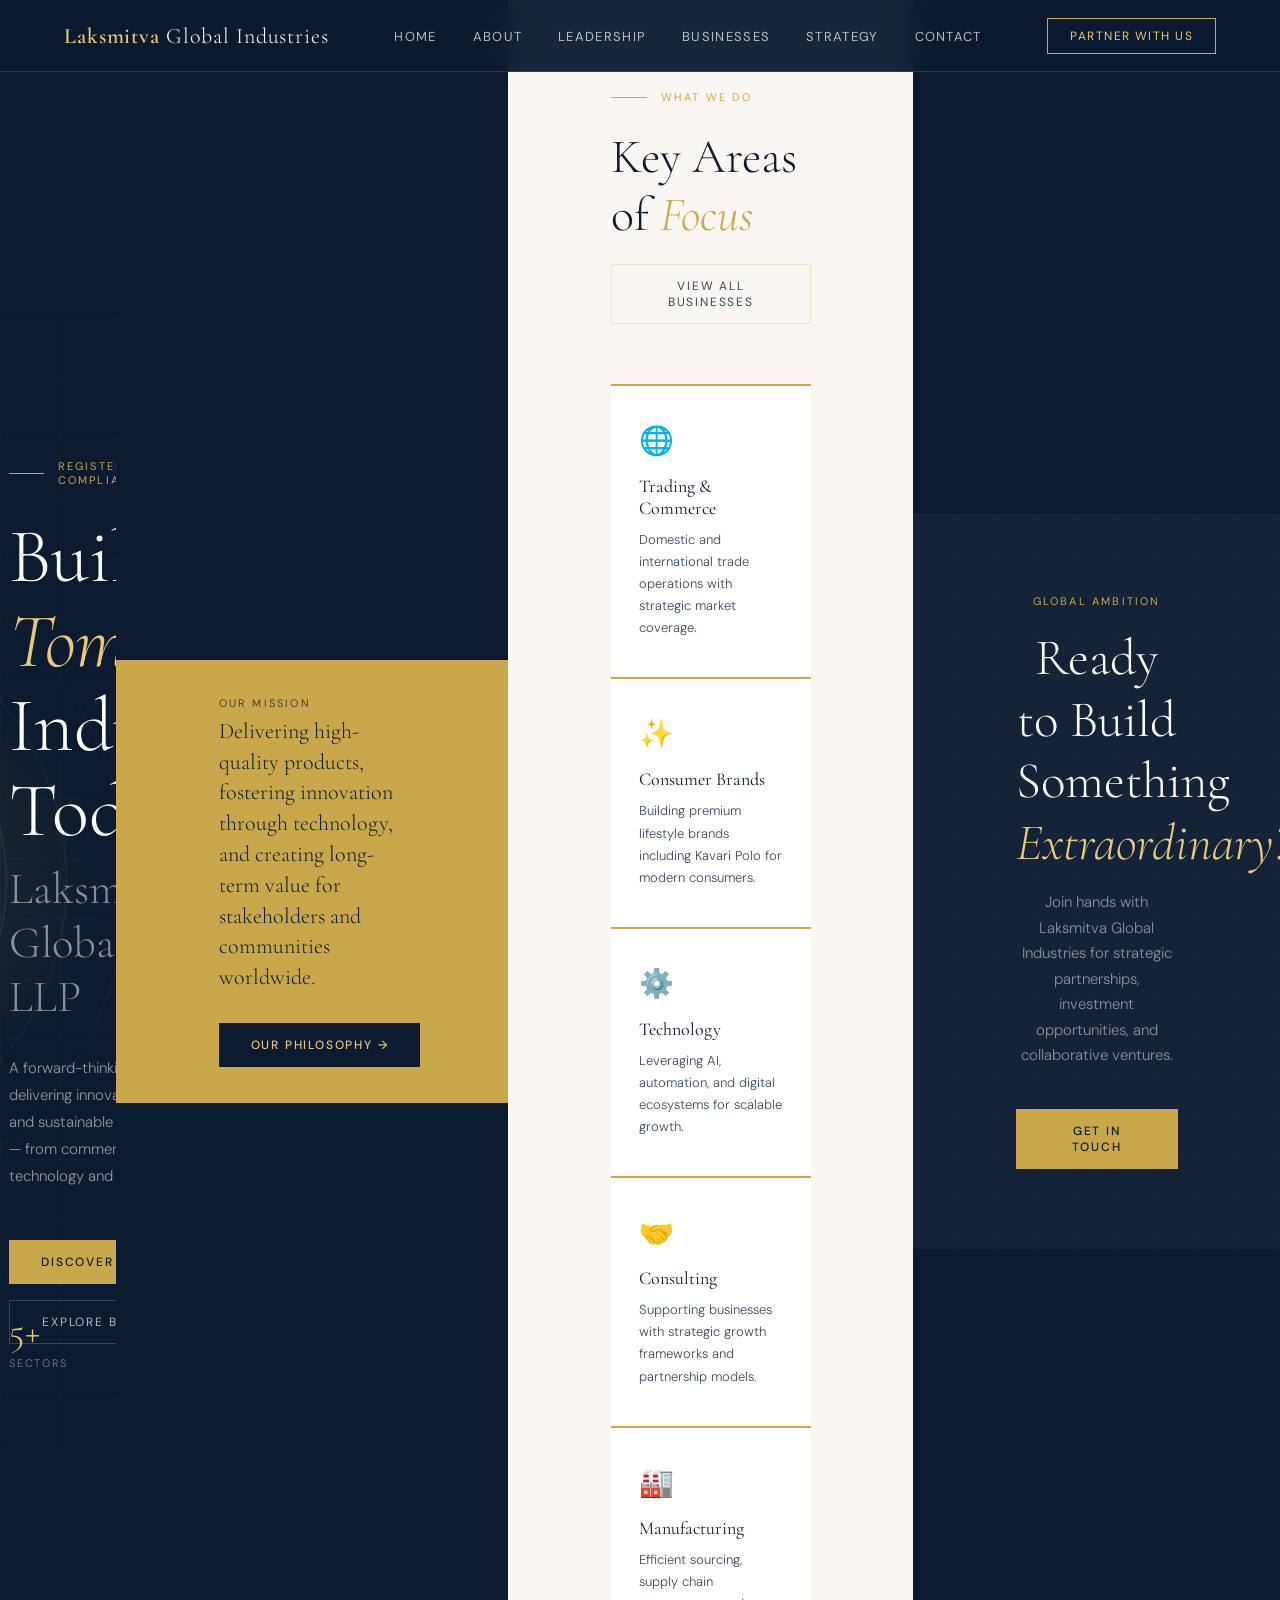
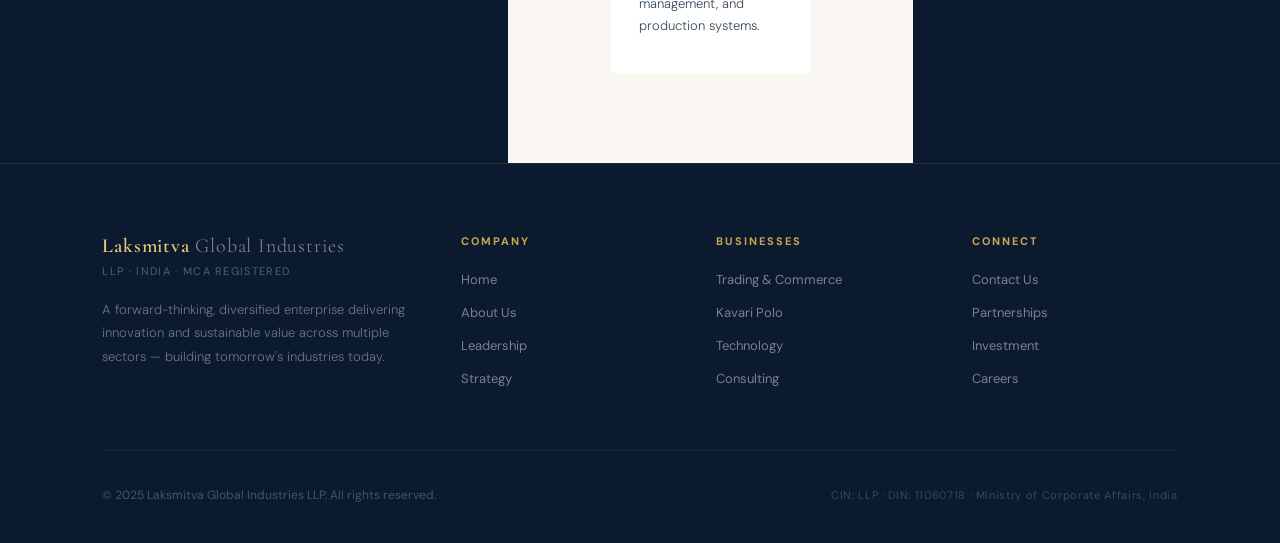
==== index.html @ 28a213ee "Create index.html" ====
<!DOCTYPE html>
<html lang="en">
<head>
<meta charset="UTF-8">
<meta name="viewport" content="width=device-width, initial-scale=1.0">
<title>Laksmitva Global Industries LLP</title>
<link rel="preconnect" href="https://fonts.googleapis.com">
<link rel="preconnect" href="https://fonts.gstatic.com" crossorigin>
<link href="https://fonts.googleapis.com/css2?family=Cormorant+Garamond:ital,wght@0,300;0,400;0,600;1,300;1,400&family=DM+Sans:wght@300;400;500&family=Playfair+Display:wght@400;700&display=swap" rel="stylesheet">
<style>
  :root {
    --gold: #C9A84C;
    --gold-light: #E8C97A;
    --gold-pale: #F5EDD6;
    --navy: #0B1A2E;
    --navy-mid: #142238;
    --navy-light: #1E3354;
    --cream: #FAF7F2;
    --cream-dark: #F0EBE0;
    --text-dark: #0B1A2E;
    --text-mid: #3A4A5C;
    --text-light: #7A8A9C;
    --white: #FFFFFF;
    --border: rgba(201,168,76,0.25);
  }

  * { margin: 0; padding: 0; box-sizing: border-box; }

  html { scroll-behavior: smooth; }

  body {
    font-family: 'DM Sans', sans-serif;
    background: var(--cream);
    color: var(--text-dark);
    overflow-x: hidden;
  }

  /* ── NAV ── */
  nav {
    position: fixed; top: 0; left: 0; right: 0; z-index: 1000;
    background: rgba(11,26,46,0.95);
    backdrop-filter: blur(12px);
    border-bottom: 1px solid rgba(201,168,76,0.2);
    padding: 0 5%;
    display: flex; align-items: center; justify-content: space-between;
    height: 72px;
    transition: all 0.3s;
  }
  .nav-logo {
    font-family: 'Cormorant Garamond', serif;
    font-size: 22px; font-weight: 600;
    color: var(--gold-light);
    letter-spacing: 0.04em;
    cursor: pointer;
  }
  .nav-logo span { color: var(--white); font-weight: 300; }
  .nav-links { display: flex; gap: 36px; list-style: none; }
  .nav-links a {
    font-size: 13px; letter-spacing: 0.1em; text-transform: uppercase;
    color: rgba(255,255,255,0.7); text-decoration: none;
    transition: color 0.2s; cursor: pointer;
  }
  .nav-links a:hover { color: var(--gold-light); }
  .nav-cta {
    background: transparent;
    border: 1px solid var(--gold);
    color: var(--gold-light);
    font-family: 'DM Sans', sans-serif;
    font-size: 12px; letter-spacing: 0.12em; text-transform: uppercase;
    padding: 9px 22px; cursor: pointer;
    transition: all 0.2s;
  }
  .nav-cta:hover { background: var(--gold); color: var(--navy); }

  /* ── SECTIONS ── */
  section { display: none; }
  section.active { display: block; }

  /* ── HERO ── */
  #home {
    min-height: 100vh;
    background: var(--navy);
    position: relative;
    overflow: hidden;
    display: flex; align-items: center;
  }
  .hero-geo {
    position: absolute; inset: 0;
    background-image:
      linear-gradient(rgba(201,168,76,0.04) 1px, transparent 1px),
      linear-gradient(90deg, rgba(201,168,76,0.04) 1px, transparent 1px);
    background-size: 60px 60px;
  }
  .hero-circle {
    position: absolute; right: -10%; top: 50%; transform: translateY(-50%);
    width: 680px; height: 680px;
    border: 1px solid rgba(201,168,76,0.08);
    border-radius: 50%;
  }
  .hero-circle::before {
    content: '';
    position: absolute; inset: 60px;
    border: 1px solid rgba(201,168,76,0.12);
    border-radius: 50%;
  }
  .hero-circle::after {
    content: '';
    position: absolute; inset: 120px;
    border: 1px solid rgba(201,168,76,0.18);
    border-radius: 50%;
  }
  .hero-glow {
    position: absolute; right: 5%; top: 50%; transform: translateY(-50%);
    width: 400px; height: 400px;
    background: radial-gradient(circle, rgba(201,168,76,0.12) 0%, transparent 70%);
    border-radius: 50%;
  }
  .hero-content {
    position: relative; z-index: 2;
    padding: 140px 8% 100px;
    max-width: 780px;
  }
  .hero-eyebrow {
    display: flex; align-items: center; gap: 14px;
    margin-bottom: 28px;
  }
  .hero-eyebrow-line { width: 40px; height: 1px; background: var(--gold); }
  .hero-eyebrow span {
    font-size: 11px; letter-spacing: 0.2em; text-transform: uppercase;
    color: var(--gold); font-weight: 400;
  }
  .hero-title {
    font-family: 'Cormorant Garamond', serif;
    font-size: clamp(48px, 6vw, 80px);
    font-weight: 300; line-height: 1.1;
    color: var(--white);
    margin-bottom: 10px;
  }
  .hero-title em {
    font-style: italic; color: var(--gold-light);
    font-weight: 300;
  }
  .hero-sub {
    font-family: 'Cormorant Garamond', serif;
    font-size: clamp(28px, 3.5vw, 46px);
    font-weight: 300; color: rgba(255,255,255,0.5);
    margin-bottom: 30px; line-height: 1.2;
  }
  .hero-desc {
    font-size: 15px; line-height: 1.8;
    color: rgba(255,255,255,0.55);
    max-width: 520px; margin-bottom: 50px;
    font-weight: 300;
  }
  .hero-actions { display: flex; gap: 16px; flex-wrap: wrap; }
  .btn-primary {
    background: var(--gold);
    color: var(--navy);
    font-family: 'DM Sans', sans-serif;
    font-size: 12px; letter-spacing: 0.15em; text-transform: uppercase;
    font-weight: 500;
    padding: 14px 32px; border: none; cursor: pointer;
    transition: all 0.25s;
  }
  .btn-primary:hover { background: var(--gold-light); transform: translateY(-1px); }
  .btn-ghost {
    background: transparent;
    color: rgba(255,255,255,0.7);
    font-family: 'DM Sans', sans-serif;
    font-size: 12px; letter-spacing: 0.15em; text-transform: uppercase;
    padding: 13px 32px;
    border: 1px solid rgba(255,255,255,0.2); cursor: pointer;
    transition: all 0.25s;
  }
  .btn-ghost:hover { border-color: var(--gold); color: var(--gold-light); }

  .hero-stats {
    position: absolute; bottom: 60px; left: 8%;
    display: flex; gap: 50px;
    z-index: 2;
  }
  .stat-item {}
  .stat-num {
    font-family: 'Cormorant Garamond', serif;
    font-size: 38px; font-weight: 300;
    color: var(--gold-light); line-height: 1;
  }
  .stat-label {
    font-size: 11px; letter-spacing: 0.15em; text-transform: uppercase;
    color: rgba(255,255,255,0.4); margin-top: 6px;
  }

  /* ── ABOUT ── */
  #about { background: var(--cream); }
  .about-hero {
    background: var(--navy);
    padding: 130px 8% 80px;
    position: relative; overflow: hidden;
  }
  .about-hero::after {
    content: '';
    position: absolute; bottom: -2px; left: 0; right: 0; height: 80px;
    background: var(--cream);
    clip-path: polygon(0 100%, 100% 100%, 100% 0);
  }
  .page-eyebrow {
    display: flex; align-items: center; gap: 14px; margin-bottom: 24px;
  }
  .page-eyebrow-line { width: 36px; height: 1px; background: var(--gold); }
  .page-eyebrow span {
    font-size: 11px; letter-spacing: 0.2em; text-transform: uppercase;
    color: var(--gold);
  }
  .page-title {
    font-family: 'Cormorant Garamond', serif;
    font-size: clamp(36px, 5vw, 64px);
    font-weight: 300; color: var(--white);
    line-height: 1.1; max-width: 680px;
  }
  .page-title em { font-style: italic; color: var(--gold-light); }

  .about-body { padding: 80px 8% 100px; }
  .about-grid { display: grid; grid-template-columns: 1fr 1fr; gap: 80px; align-items: start; }
  .about-text-lead {
    font-family: 'Cormorant Garamond', serif;
    font-size: 26px; font-weight: 300; line-height: 1.5;
    color: var(--text-dark); margin-bottom: 28px;
  }
  .about-text {
    font-size: 15px; line-height: 1.9; color: var(--text-mid);
    font-weight: 300; margin-bottom: 20px;
  }
  .about-right {}
  .about-vm-card {
    background: var(--navy);
    padding: 44px;
    margin-bottom: 24px;
    position: relative; overflow: hidden;
  }
  .about-vm-card::before {
    content: '';
    position: absolute; top: 0; left: 0; width: 3px; height: 100%;
    background: var(--gold);
  }
  .about-vm-card h3 {
    font-family: 'Cormorant Garamond', serif;
    font-size: 22px; font-weight: 400;
    color: var(--gold-light); margin-bottom: 16px;
    letter-spacing: 0.04em;
  }
  .about-vm-card p {
    font-size: 14px; line-height: 1.8;
    color: rgba(255,255,255,0.6); font-weight: 300;
  }

  .values-grid { display: grid; grid-template-columns: 1fr 1fr; gap: 20px; margin-top: 60px; }
  .value-card {
    background: var(--white);
    border: 1px solid var(--border);
    padding: 32px 28px;
    transition: border-color 0.2s, transform 0.2s;
  }
  .value-card:hover { border-color: var(--gold); transform: translateY(-3px); }
  .value-icon {
    width: 40px; height: 40px;
    border: 1px solid var(--gold);
    display: flex; align-items: center; justify-content: center;
    margin-bottom: 18px;
  }
  .value-icon span { color: var(--gold); font-size: 18px; }
  .value-card h4 {
    font-family: 'Cormorant Garamond', serif;
    font-size: 19px; font-weight: 400; margin-bottom: 10px;
  }
  .value-card p { font-size: 13px; line-height: 1.7; color: var(--text-mid); font-weight: 300; }

  /* ── LEADERSHIP ── */
  #leadership { background: var(--cream); }
  .leadership-hero {
    background: var(--navy);
    padding: 130px 8% 80px;
    position: relative; overflow: hidden;
  }
  .leadership-hero::after {
    content: '';
    position: absolute; bottom: -2px; left: 0; right: 0; height: 80px;
    background: var(--cream);
    clip-path: polygon(0 100%, 100% 100%, 100% 0);
  }
  .leadership-body { padding: 80px 8% 100px; }
  .leader-card {
    background: var(--white);
    border: 1px solid var(--border);
    display: grid; grid-template-columns: 260px 1fr;
    overflow: hidden; max-width: 860px;
    margin: 0 auto 60px;
    transition: box-shadow 0.3s;
  }
  .leader-card:hover { box-shadow: 0 20px 60px rgba(11,26,46,0.1); }
  .leader-photo {
    background: var(--navy);
    display: flex; align-items: center; justify-content: center;
    padding: 44px 30px;
    flex-direction: column;
  }
  .leader-initials {
    width: 90px; height: 90px;
    border: 2px solid var(--gold);
    border-radius: 50%;
    display: flex; align-items: center; justify-content: center;
    font-family: 'Cormorant Garamond', serif;
    font-size: 30px; font-weight: 300;
    color: var(--gold-light);
    margin-bottom: 20px;
  }
  .leader-title-plate {
    text-align: center;
  }
  .leader-title-plate h3 {
    font-family: 'Cormorant Garamond', serif;
    font-size: 20px; font-weight: 400;
    color: var(--white); margin-bottom: 6px;
  }
  .leader-title-plate span {
    font-size: 11px; letter-spacing: 0.15em; text-transform: uppercase;
    color: var(--gold); display: block;
  }
  .leader-info { padding: 44px 48px; }
  .leader-bio {
    font-size: 15px; line-height: 1.85;
    color: var(--text-mid); font-weight: 300; margin-bottom: 32px;
  }
  .leader-tags { display: flex; flex-wrap: wrap; gap: 10px; }
  .tag {
    font-size: 11px; letter-spacing: 0.1em; text-transform: uppercase;
    color: var(--gold);
    border: 1px solid var(--border);
    padding: 6px 14px;
  }
  .mca-badge {
    background: var(--navy);
    border-left: 3px solid var(--gold);
    padding: 24px 32px;
    max-width: 860px; margin: 0 auto;
    display: flex; align-items: center; gap: 20px;
  }
  .mca-badge-icon { color: var(--gold); font-size: 28px; }
  .mca-badge-text {}
  .mca-badge-text strong {
    display: block;
    font-family: 'Cormorant Garamond', serif;
    font-size: 16px; font-weight: 400;
    color: var(--gold-light); margin-bottom: 4px;
  }
  .mca-badge-text span {
    font-size: 13px; color: rgba(255,255,255,0.55);
  }

  /* ── BUSINESSES ── */
  #businesses { background: var(--cream); }
  .businesses-hero {
    background: var(--navy);
    padding: 130px 8% 80px;
    position: relative; overflow: hidden;
  }
  .businesses-hero::after {
    content: '';
    position: absolute; bottom: -2px; left: 0; right: 0; height: 80px;
    background: var(--cream);
    clip-path: polygon(0 100%, 100% 100%, 100% 0);
  }
  .businesses-body { padding: 80px 8% 100px; }
  .biz-intro {
    font-family: 'Cormorant Garamond', serif;
    font-size: 26px; font-weight: 300; line-height: 1.6;
    color: var(--text-dark); max-width: 700px; margin-bottom: 70px;
  }
  .biz-grid { display: grid; grid-template-columns: repeat(3, 1fr); gap: 2px; margin-bottom: 80px; }
  .biz-card {
    background: var(--white);
    padding: 44px 36px;
    position: relative; overflow: hidden;
    cursor: default;
    transition: background 0.3s;
  }
  .biz-card:hover { background: var(--navy); }
  .biz-card:hover .biz-num { color: rgba(201,168,76,0.2); }
  .biz-card:hover .biz-name { color: var(--gold-light); }
  .biz-card:hover .biz-desc { color: rgba(255,255,255,0.55); }
  .biz-card:hover .biz-icon { border-color: var(--gold); color: var(--gold); }
  .biz-num {
    font-family: 'Cormorant Garamond', serif;
    font-size: 60px; font-weight: 300; line-height: 1;
    color: var(--cream-dark);
    position: absolute; top: 20px; right: 24px;
    transition: color 0.3s;
  }
  .biz-icon {
    width: 48px; height: 48px;
    border: 1px solid var(--border);
    display: flex; align-items: center; justify-content: center;
    font-size: 20px; color: var(--text-mid);
    margin-bottom: 24px;
    transition: all 0.3s;
  }
  .biz-name {
    font-family: 'Cormorant Garamond', serif;
    font-size: 22px; font-weight: 400;
    margin-bottom: 14px; line-height: 1.2;
    transition: color 0.3s;
  }
  .biz-desc {
    font-size: 13px; line-height: 1.8;
    color: var(--text-mid); font-weight: 300;
    transition: color 0.3s;
  }

  /* Kavari Polo Spotlight */
  .subsidiary-spotlight {
    background: var(--navy);
    padding: 70px 8%;
    display: grid; grid-template-columns: 1fr 1.2fr; gap: 80px; align-items: center;
  }
  .spotlight-label {
    display: flex; align-items: center; gap: 14px; margin-bottom: 24px;
  }
  .spotlight-label-line { width: 36px; height: 1px; background: var(--gold); }
  .spotlight-label span {
    font-size: 11px; letter-spacing: 0.2em; text-transform: uppercase;
    color: var(--gold);
  }
  .spotlight-title {
    font-family: 'Cormorant Garamond', serif;
    font-size: clamp(34px, 4vw, 52px);
    font-weight: 300; color: var(--white);
    line-height: 1.1; margin-bottom: 24px;
  }
  .spotlight-title em { font-style: italic; color: var(--gold-light); }
  .spotlight-desc {
    font-size: 15px; line-height: 1.85;
    color: rgba(255,255,255,0.6); font-weight: 300;
    margin-bottom: 36px;
  }
  .spotlight-features { display: grid; grid-template-columns: 1fr 1fr; gap: 20px; }
  .feat {
    border-left: 2px solid rgba(201,168,76,0.3);
    padding-left: 16px;
  }
  .feat strong {
    display: block; font-size: 13px; font-weight: 500;
    color: var(--gold-light); margin-bottom: 4px;
  }
  .feat span { font-size: 12px; color: rgba(255,255,255,0.45); line-height: 1.5; }
  .spotlight-visual {
    display: flex; flex-direction: column; gap: 16px;
  }
  .polo-card-big {
    background: rgba(201,168,76,0.08);
    border: 1px solid rgba(201,168,76,0.2);
    padding: 40px;
    text-align: center;
  }
  .polo-logo {
    font-family: 'Cormorant Garamond', serif;
    font-size: 42px; font-weight: 300; letter-spacing: 0.1em;
    color: var(--gold-light); display: block; margin-bottom: 8px;
  }
  .polo-tagline {
    font-size: 11px; letter-spacing: 0.25em; text-transform: uppercase;
    color: rgba(201,168,76,0.6);
  }
  .polo-tags { display: flex; flex-wrap: wrap; gap: 10px; margin-top: 28px; justify-content: center; }
  .polo-tag {
    font-size: 11px; letter-spacing: 0.08em;
    color: rgba(255,255,255,0.5);
    border: 1px solid rgba(255,255,255,0.1);
    padding: 5px 14px;
  }

  /* ── STRATEGY ── */
  #strategy { background: var(--cream); }
  .strategy-hero {
    background: var(--navy);
    padding: 130px 8% 80px;
    position: relative; overflow: hidden;
  }
  .strategy-hero::after {
    content: '';
    position: absolute; bottom: -2px; left: 0; right: 0; height: 80px;
    background: var(--cream);
    clip-path: polygon(0 100%, 100% 100%, 100% 0);
  }
  .strategy-body { padding: 80px 8% 100px; }
  .strategy-intro {
    font-family: 'Cormorant Garamond', serif;
    font-size: 26px; font-weight: 300; line-height: 1.6;
    color: var(--text-dark); max-width: 700px; margin-bottom: 80px;
  }

  .pillars-row { display: grid; grid-template-columns: repeat(4, 1fr); gap: 24px; margin-bottom: 80px; }
  .pillar {
    padding: 36px 28px;
    background: var(--white);
    border-top: 3px solid var(--gold);
    transition: transform 0.2s;
  }
  .pillar:hover { transform: translateY(-4px); }
  .pillar-num {
    font-family: 'Cormorant Garamond', serif;
    font-size: 44px; font-weight: 300;
    color: var(--gold-pale); line-height: 1;
    margin-bottom: 16px;
  }
  .pillar h4 {
    font-family: 'Cormorant Garamond', serif;
    font-size: 18px; font-weight: 400; margin-bottom: 12px;
  }
  .pillar p { font-size: 13px; line-height: 1.7; color: var(--text-mid); font-weight: 300; }

  .timeline-section {}
  .timeline-title {
    font-family: 'Cormorant Garamond', serif;
    font-size: 32px; font-weight: 300; margin-bottom: 50px;
  }
  .timeline { position: relative; padding-left: 50px; }
  .timeline::before {
    content: ''; position: absolute; left: 8px; top: 0; bottom: 0;
    width: 1px; background: var(--border);
  }
  .tl-item { position: relative; margin-bottom: 48px; }
  .tl-dot {
    position: absolute; left: -46px; top: 4px;
    width: 12px; height: 12px;
    border: 2px solid var(--gold);
    background: var(--cream);
    border-radius: 50%;
  }
  .tl-phase {
    font-size: 10px; letter-spacing: 0.2em; text-transform: uppercase;
    color: var(--gold); margin-bottom: 8px;
  }
  .tl-item h4 {
    font-family: 'Cormorant Garamond', serif;
    font-size: 20px; font-weight: 400; margin-bottom: 10px;
  }
  .tl-item p { font-size: 13px; line-height: 1.75; color: var(--text-mid); font-weight: 300; max-width: 560px; }

  /* ── CONTACT ── */
  #contact { background: var(--cream); }
  .contact-hero {
    background: var(--navy);
    padding: 130px 8% 80px;
    position: relative; overflow: hidden;
  }
  .contact-hero::after {
    content: '';
    position: absolute; bottom: -2px; left: 0; right: 0; height: 80px;
    background: var(--cream);
    clip-path: polygon(0 100%, 100% 100%, 100% 0);
  }
  .contact-body { padding: 80px 8% 100px; }
  .contact-grid { display: grid; grid-template-columns: 1fr 1fr; gap: 80px; }
  .contact-info-lead {
    font-family: 'Cormorant Garamond', serif;
    font-size: 26px; font-weight: 300; line-height: 1.5;
    margin-bottom: 40px;
  }
  .contact-detail { display: flex; gap: 18px; margin-bottom: 32px; align-items: flex-start; }
  .contact-detail-icon {
    width: 44px; height: 44px; flex-shrink: 0;
    border: 1px solid var(--border);
    display: flex; align-items: center; justify-content: center;
    color: var(--gold); font-size: 18px;
  }
  .contact-detail-text {}
  .contact-detail-text strong { display: block; font-size: 12px; letter-spacing: 0.1em; text-transform: uppercase; color: var(--text-mid); margin-bottom: 5px; }
  .contact-detail-text span { font-size: 15px; color: var(--text-dark); line-height: 1.5; }

  .contact-form {}
  .form-row { margin-bottom: 24px; }
  .form-row label { display: block; font-size: 11px; letter-spacing: 0.15em; text-transform: uppercase; color: var(--text-mid); margin-bottom: 10px; }
  .form-row input,
  .form-row textarea,
  .form-row select {
    width: 100%;
    background: var(--white);
    border: 1px solid var(--border);
    padding: 14px 18px;
    font-family: 'DM Sans', sans-serif;
    font-size: 14px; color: var(--text-dark);
    outline: none;
    transition: border-color 0.2s;
    appearance: none;
  }
  .form-row input:focus,
  .form-row textarea:focus,
  .form-row select:focus { border-color: var(--gold); }
  .form-row textarea { resize: vertical; min-height: 120px; }
  .form-2col { display: grid; grid-template-columns: 1fr 1fr; gap: 20px; }
  .form-submit {
    background: var(--navy);
    color: var(--gold-light);
    font-family: 'DM Sans', sans-serif;
    font-size: 12px; letter-spacing: 0.15em; text-transform: uppercase;
    font-weight: 500;
    padding: 16px 40px; border: 1px solid var(--gold);
    cursor: pointer; width: 100%;
    transition: all 0.25s;
  }
  .form-submit:hover { background: var(--gold); color: var(--navy); }
  .form-msg { display: none; margin-top: 16px; padding: 14px 20px; font-size: 13px; }
  .form-msg.success { background: #e8f5e9; border-left: 3px solid #4caf50; color: #2e7d32; }

  /* ── FOOTER ── */
  footer {
    background: var(--navy);
    padding: 70px 8% 40px;
    border-top: 1px solid rgba(201,168,76,0.15);
  }
  .footer-top {
    display: grid; grid-template-columns: 1.5fr 1fr 1fr 1fr;
    gap: 50px; padding-bottom: 50px;
    border-bottom: 1px solid rgba(255,255,255,0.06);
    margin-bottom: 36px;
  }
  .footer-brand {}
  .footer-logo {
    font-family: 'Cormorant Garamond', serif;
    font-size: 20px; font-weight: 600; letter-spacing: 0.04em;
    color: var(--gold-light); margin-bottom: 6px;
  }
  .footer-logo span { color: rgba(255,255,255,0.5); font-weight: 300; }
  .footer-tagline {
    font-size: 11px; letter-spacing: 0.12em; text-transform: uppercase;
    color: rgba(255,255,255,0.3); margin-bottom: 20px; margin-top: 4px;
  }
  .footer-brand p { font-size: 13px; line-height: 1.8; color: rgba(255,255,255,0.4); font-weight: 300; }
  .footer-col h5 {
    font-size: 11px; letter-spacing: 0.18em; text-transform: uppercase;
    color: var(--gold); margin-bottom: 20px;
  }
  .footer-col ul { list-style: none; }
  .footer-col ul li { margin-bottom: 12px; }
  .footer-col ul li a {
    font-size: 13px; color: rgba(255,255,255,0.45);
    text-decoration: none; cursor: pointer;
    transition: color 0.2s;
  }
  .footer-col ul li a:hover { color: var(--gold-light); }
  .footer-bottom {
    display: flex; justify-content: space-between; align-items: center;
    flex-wrap: wrap; gap: 16px;
  }
  .footer-bottom p { font-size: 12px; color: rgba(255,255,255,0.25); }
  .footer-bottom .reg { font-size: 11px; color: rgba(255,255,255,0.2); letter-spacing: 0.06em; }

  /* Animations */
  @keyframes fadeUp { from { opacity: 0; transform: translateY(24px); } to { opacity: 1; transform: translateY(0); } }
  .fade-up { animation: fadeUp 0.7s ease both; }
  .fade-up-2 { animation: fadeUp 0.7s 0.15s ease both; }
  .fade-up-3 { animation: fadeUp 0.7s 0.3s ease both; }
  .fade-up-4 { animation: fadeUp 0.7s 0.45s ease both; }

  /* Responsive basics */
  @media (max-width: 900px) {
    .about-grid, .contact-grid { grid-template-columns: 1fr; }
    .biz-grid { grid-template-columns: 1fr 1fr; }
    .subsidiary-spotlight { grid-template-columns: 1fr; }
    .pillars-row { grid-template-columns: 1fr 1fr; }
    .leader-card { grid-template-columns: 1fr; }
    .footer-top { grid-template-columns: 1fr 1fr; }
    .hero-stats { flex-wrap: wrap; gap: 28px; }
    .values-grid { grid-template-columns: 1fr; }
    .form-2col { grid-template-columns: 1fr; }
  }
  @media (max-width: 580px) {
    .biz-grid { grid-template-columns: 1fr; }
    .pillars-row { grid-template-columns: 1fr; }
    .nav-links { display: none; }
    .footer-top { grid-template-columns: 1fr; }
  }
</style>
</head>
<body>

<!-- NAV -->
<nav id="mainNav">
  <div class="nav-logo" onclick="showPage('home')">Laksmitva <span>Global Industries</span></div>
  <ul class="nav-links">
    <li><a onclick="showPage('home')">Home</a></li>
    <li><a onclick="showPage('about')">About</a></li>
    <li><a onclick="showPage('leadership')">Leadership</a></li>
    <li><a onclick="showPage('businesses')">Businesses</a></li>
    <li><a onclick="showPage('strategy')">Strategy</a></li>
    <li><a onclick="showPage('contact')">Contact</a></li>
  </ul>
  <button class="nav-cta" onclick="showPage('contact')">Partner With Us</button>
</nav>

<!-- ═══════════════ HOME ═══════════════ -->
<section id="home" class="active">
  <div style="min-height:100vh; background:var(--navy); position:relative; overflow:hidden; display:flex; align-items:center;">
    <div class="hero-geo"></div>
    <div class="hero-circle"></div>
    <div class="hero-glow"></div>
    <div class="hero-content">
      <div class="hero-eyebrow fade-up">
        <div class="hero-eyebrow-line"></div>
        <span>Registered LLP · India · MCA Compliant</span>
      </div>
      <h1 class="hero-title fade-up-2">Building <em>Tomorrow's</em><br>Industries Today</h1>
      <p class="hero-sub fade-up-3">Laksmitva Global Industries LLP</p>
      <p class="hero-desc fade-up-3">A forward-thinking, diversified enterprise delivering innovation, operational excellence, and sustainable value across multiple sectors — from commerce and consumer brands to technology and strategic partnerships.</p>
      <div class="hero-actions fade-up-4">
        <button class="btn-primary" onclick="showPage('about')">Discover Our Story</button>
        <button class="btn-ghost" onclick="showPage('businesses')">Explore Businesses</button>
      </div>
    </div>
    <div class="hero-stats">
      <div class="stat-item">
        <div class="stat-num">5+</div>
        <div class="stat-label">Sectors</div>
      </div>
      <div class="stat-item">
        <div class="stat-num">∞</div>
        <div class="stat-label">Growth Mindset</div>
      </div>
      <div class="stat-item">
        <div class="stat-num">1</div>
        <div class="stat-label">Vision</div>
      </div>
    </div>
  </div>

  <!-- Mission Strip -->
  <div style="background:var(--gold); padding:36px 8%; display:flex; align-items:center; justify-content:space-between; gap:30px; flex-wrap:wrap;">
    <div>
      <p style="font-size:11px; letter-spacing:0.2em; text-transform:uppercase; color:var(--navy); margin-bottom:6px; opacity:0.7;">Our Mission</p>
      <p style="font-family:'Cormorant Garamond',serif; font-size:22px; font-weight:300; color:var(--navy); max-width:700px; line-height:1.4;">
        Delivering high-quality products, fostering innovation through technology, and creating long-term value for stakeholders and communities worldwide.
      </p>
    </div>
    <button class="btn-primary" style="background:var(--navy); color:var(--gold-light); flex-shrink:0;" onclick="showPage('about')">Our Philosophy →</button>
  </div>

  <!-- Sectors Preview -->
  <div style="background:var(--cream); padding:90px 8%;">
    <div style="display:flex; align-items:flex-end; justify-content:space-between; margin-bottom:60px; flex-wrap:wrap; gap:20px;">
      <div>
        <div class="page-eyebrow"><div class="page-eyebrow-line" style="background:var(--gold);"></div><span style="color:var(--gold);">What We Do</span></div>
        <h2 style="font-family:'Cormorant Garamond',serif; font-size:clamp(30px,4vw,48px); font-weight:300; color:var(--text-dark);">Key Areas of <em style="font-style:italic; color:var(--gold);">Focus</em></h2>
      </div>
      <button class="btn-ghost" style="color:var(--text-mid); border-color:var(--border);" onclick="showPage('businesses')">View All Businesses</button>
    </div>
    <div style="display:grid; grid-template-columns:repeat(auto-fit,minmax(200px,1fr)); gap:2px;">
      <div style="background:var(--white); padding:36px 28px; border-top:2px solid var(--gold);">
        <div style="font-size:28px; margin-bottom:16px;">🌐</div>
        <h4 style="font-family:'Cormorant Garamond',serif; font-size:18px; font-weight:400; margin-bottom:10px;">Trading & Commerce</h4>
        <p style="font-size:13px; color:var(--text-mid); line-height:1.7; font-weight:300;">Domestic and international trade operations with strategic market coverage.</p>
      </div>
      <div style="background:var(--white); padding:36px 28px; border-top:2px solid var(--gold);">
        <div style="font-size:28px; margin-bottom:16px;">✨</div>
        <h4 style="font-family:'Cormorant Garamond',serif; font-size:18px; font-weight:400; margin-bottom:10px;">Consumer Brands</h4>
        <p style="font-size:13px; color:var(--text-mid); line-height:1.7; font-weight:300;">Building premium lifestyle brands including Kavari Polo for modern consumers.</p>
      </div>
      <div style="background:var(--white); padding:36px 28px; border-top:2px solid var(--gold);">
        <div style="font-size:28px; margin-bottom:16px;">⚙️</div>
        <h4 style="font-family:'Cormorant Garamond',serif; font-size:18px; font-weight:400; margin-bottom:10px;">Technology</h4>
        <p style="font-size:13px; color:var(--text-mid); line-height:1.7; font-weight:300;">Leveraging AI, automation, and digital ecosystems for scalable growth.</p>
      </div>
      <div style="background:var(--white); padding:36px 28px; border-top:2px solid var(--gold);">
        <div style="font-size:28px; margin-bottom:16px;">🤝</div>
        <h4 style="font-family:'Cormorant Garamond',serif; font-size:18px; font-weight:400; margin-bottom:10px;">Consulting</h4>
        <p style="font-size:13px; color:var(--text-mid); line-height:1.7; font-weight:300;">Supporting businesses with strategic growth frameworks and partnership models.</p>
      </div>
      <div style="background:var(--white); padding:36px 28px; border-top:2px solid var(--gold);">
        <div style="font-size:28px; margin-bottom:16px;">🏭</div>
        <h4 style="font-family:'Cormorant Garamond',serif; font-size:18px; font-weight:400; margin-bottom:10px;">Manufacturing</h4>
        <p style="font-size:13px; color:var(--text-mid); line-height:1.7; font-weight:300;">Efficient sourcing, supply chain management, and production systems.</p>
      </div>
    </div>
  </div>

  <!-- CTA Banner -->
  <div style="background:var(--navy-mid); padding:80px 8%; text-align:center; position:relative; overflow:hidden;">
    <div style="position:absolute; inset:0; background-image:linear-gradient(rgba(201,168,76,0.03) 1px, transparent 1px),linear-gradient(90deg,rgba(201,168,76,0.03) 1px,transparent 1px); background-size:40px 40px;"></div>
    <div style="position:relative; z-index:1;">
      <p style="font-size:11px; letter-spacing:0.2em; text-transform:uppercase; color:var(--gold); margin-bottom:20px;">Global Ambition</p>
      <h2 style="font-family:'Cormorant Garamond',serif; font-size:clamp(30px,4vw,52px); font-weight:300; color:var(--white); margin-bottom:16px; line-height:1.2;">Ready to Build Something <em style="font-style:italic; color:var(--gold-light);">Extraordinary?</em></h2>
      <p style="font-size:15px; color:rgba(255,255,255,0.5); max-width:500px; margin:0 auto 40px; line-height:1.7; font-weight:300;">Join hands with Laksmitva Global Industries for strategic partnerships, investment opportunities, and collaborative ventures.</p>
      <button class="btn-primary" onclick="showPage('contact')">Get In Touch</button>
    </div>
  </div>
</section>

<!-- ═══════════════ ABOUT ═══════════════ -->
<section id="about">
  <div class="about-hero">
    <div class="page-eyebrow"><div class="page-eyebrow-line"></div><span>Who We Are</span></div>
    <h1 class="page-title">About <em>Laksmitva</em><br>Global Industries</h1>
  </div>
  <div class="about-body">
    <div class="about-grid">
      <div>
        <p class="about-text-lead">A diversified enterprise built on the conviction that innovation, sustainability, and human potential are the true engines of lasting growth.</p>
        <p class="about-text">Laksmitva Global Industries LLP is a forward-thinking, multi-sector enterprise registered with the Ministry of Corporate Affairs, India. Founded with a vision to integrate modern business practices, cutting-edge technology, and strategic partnerships, we are committed to creating sustainable growth and long-term impact across domestic and global markets.</p>
        <p class="about-text">Our approach combines operational excellence with future-ready innovation — whether we're building premium consumer brands like Kavari Polo, enabling international trade operations, or helping partner businesses scale through strategic consulting. We believe that the companies of tomorrow will be those that balance profit with purpose.</p>
        <p class="about-text">With a strong foundation in entrepreneurship and leadership, we position ourselves as dynamic players across multiple verticals, continuously adapting to market trends while staying anchored in our core philosophy: deliver quality, drive innovation, build for the long term.</p>
        <div style="margin-top:40px; padding:32px; background:var(--gold-pale); border-left:3px solid var(--gold);">
          <p style="font-family:'Cormorant Garamond',serif; font-size:20px; font-weight:300; font-style:italic; line-height:1.5; color:var(--text-dark);">"To become a globally recognized enterprise that drives innovation, creates value, and contributes meaningfully to economic and social development."</p>
          <p style="font-size:12px; letter-spacing:0.1em; text-transform:uppercase; color:var(--gold); margin-top:16px;">— Our Vision</p>
        </div>
      </div>
      <div>
        <div class="about-vm-card">
          <h3>Our Vision</h3>
          <p>To become a globally recognized enterprise that drives innovation, creates value, and contributes meaningfully to economic and social development — spanning continents and industries with integrity and purpose.</p>
        </div>
        <div class="about-vm-card">
          <h3>Our Mission</h3>
          <p>Deliver high-quality products and services across industries. Build sustainable and scalable business models. Foster innovation through technology and strategic thinking. Create long-term value for all stakeholders and the communities we serve.</p>
        </div>
        <div style="background:var(--cream-dark); padding:32px 36px; border:1px solid var(--border);">
          <h4 style="font-family:'Cormorant Garamond',serif; font-size:18px; font-weight:400; margin-bottom:16px; color:var(--text-dark);">Legal Standing</h4>
          <p style="font-size:13px; color:var(--text-mid); line-height:1.75; font-weight:300;">Registered as a Limited Liability Partnership (LLP) under the Ministry of Corporate Affairs, Government of India. Operating with full regulatory compliance and transparent governance under the LLP Act, 2008.</p>
          <div style="margin-top:16px; display:flex; gap:12px; flex-wrap:wrap;">
            <span style="font-size:11px; color:var(--gold); border:1px solid var(--border); padding:5px 12px; letter-spacing:0.08em;">MCA Registered</span>
            <span style="font-size:11px; color:var(--gold); border:1px solid var(--border); padding:5px 12px; letter-spacing:0.08em;">LLP Act 2008</span>
            <span style="font-size:11px; color:var(--gold); border:1px solid var(--border); padding:5px 12px; letter-spacing:0.08em;">India Compliant</span>
          </div>
        </div>
      </div>
    </div>

    <!-- Core Values -->
    <div style="margin-top:80px;">
      <div style="text-align:center; margin-bottom:50px;">
        <div class="page-eyebrow" style="justify-content:center;"><div class="page-eyebrow-line" style="background:var(--gold);"></div><span style="color:var(--gold);">Core Philosophy</span><div class="page-eyebrow-line" style="background:var(--gold);"></div></div>
        <h2 style="font-family:'Cormorant Garamond',serif; font-size:clamp(28px,3.5vw,42px); font-weight:300;">What We Stand For</h2>
      </div>
      <div class="values-grid">
        <div class="value-card">
          <div class="value-icon"><span>💡</span></div>
          <h4>Innovation First</h4>
          <p>Continuously adapting to new technologies and market trends. We invest in future-ready solutions that keep our ventures and partners at the leading edge of their industries.</p>
        </div>
        <div class="value-card">
          <div class="value-icon"><span>🌿</span></div>
          <h4>Sustainability</h4>
          <p>Building businesses that are environmentally responsible and socially conscious. Long-term thinking means accounting for the world our children will inherit.</p>
        </div>
        <div class="value-card">
          <div class="value-icon"><span>🏆</span></div>
          <h4>Excellence</h4>
          <p>Maintaining the highest standards in execution, delivery, and customer experience. We measure ourselves not just by growth metrics, but by the quality of every interaction.</p>
        </div>
        <div class="value-card">
          <div class="value-icon"><span>📈</span></div>
          <h4>Growth Mindset</h4>
          <p>Expanding across industries with a long-term vision, embracing challenges as learning opportunities, and building teams that are hungry for knowledge and impact.</p>
        </div>
      </div>
    </div>
  </div>
</section>

<!-- ═══════════════ LEADERSHIP ═══════════════ -->
<section id="leadership">
  <div class="leadership-hero">
    <div class="page-eyebrow"><div class="page-eyebrow-line"></div><span>The People Behind the Vision</span></div>
    <h1 class="page-title">Our <em>Leadership</em></h1>
  </div>
  <div class="leadership-body">
    <div class="leader-card">
      <div class="leader-photo">
        <div class="leader-initials">PG</div>
        <div class="leader-title-plate">
          <h3>Parth Gaur</h3>
          <span>Designated Partner</span>
        </div>
      </div>
      <div class="leader-info">
        <p class="leader-bio">Parth Gaur is the Designated Partner and driving force behind Laksmitva Global Industries LLP, registered with the Ministry of Corporate Affairs, India (DIN: 11060718). With a strong foundation in entrepreneurship and a forward-looking business vision, Parth has built Laksmitva Global Industries from the ground up into a diversified, multi-sector enterprise.</p>
        <p class="leader-bio">His philosophy centers on blending modern business strategy with technological innovation, creating ventures that are not just profitable but purposeful. From consumer brand development (Kavari Polo) to international trade and strategic consulting, Parth's leadership embodies the growth mindset at the heart of the company's culture.</p>
        <p class="leader-bio">Under his stewardship, Laksmitva Global Industries continues to expand its portfolio, forge strategic partnerships, and position itself as a credible player in both domestic and global markets.</p>
        <div class="leader-tags">
          <span class="tag">Entrepreneurship</span>
          <span class="tag">Strategic Vision</span>
          <span class="tag">Brand Building</span>
          <span class="tag">Global Commerce</span>
          <span class="tag">Technology Integration</span>
        </div>
      </div>
    </div>

    <div class="mca-badge">
      <div class="mca-badge-icon">🏛️</div>
      <div class="mca-badge-text">
        <strong>Ministry of Corporate Affairs — Registered Entity</strong>
        <span>Laksmitva Global Industries LLP is officially registered with the MCA, Government of India. DIN: 11060718 · LLP Act, 2008 · Fully Compliant</span>
      </div>
    </div>

    <div style="margin-top:80px; background:var(--navy); padding:60px 8%;">
      <div style="text-align:center; margin-bottom:50px;">
        <h2 style="font-family:'Cormorant Garamond',serif; font-size:clamp(26px,3vw,38px); font-weight:300; color:var(--white);">Leadership <em style="font-style:italic; color:var(--gold-light);">Philosophy</em></h2>
      </div>
      <div style="display:grid; grid-template-columns:repeat(auto-fit,minmax(220px,1fr)); gap:2px;">
        <div style="background:rgba(255,255,255,0.04); padding:36px 28px; border-top:2px solid var(--gold);">
          <p style="font-size:28px; margin-bottom:14px;">🎯</p>
          <h4 style="font-family:'Cormorant Garamond',serif; font-size:18px; color:var(--gold-light); margin-bottom:10px; font-weight:400;">Purpose-Driven</h4>
          <p style="font-size:13px; color:rgba(255,255,255,0.5); line-height:1.7; font-weight:300;">Every decision at Laksmitva is made with a dual lens: commercial success and meaningful contribution to society.</p>
        </div>
        <div style="background:rgba(255,255,255,0.04); padding:36px 28px; border-top:2px solid var(--gold);">
          <p style="font-size:28px; margin-bottom:14px;">🤝</p>
          <h4 style="font-family:'Cormorant Garamond',serif; font-size:18px; color:var(--gold-light); margin-bottom:10px; font-weight:400;">Stakeholder First</h4>
          <p style="font-size:13px; color:rgba(255,255,255,0.5); line-height:1.7; font-weight:300;">Partners, clients, employees, and communities are at the center of all strategic thinking and execution.</p>
        </div>
        <div style="background:rgba(255,255,255,0.04); padding:36px 28px; border-top:2px solid var(--gold);">
          <p style="font-size:28px; margin-bottom:14px;">🔭</p>
          <h4 style="font-family:'Cormorant Garamond',serif; font-size:18px; color:var(--gold-light); margin-bottom:10px; font-weight:400;">Long-Term Vision</h4>
          <p style="font-size:13px; color:rgba(255,255,255,0.5); line-height:1.7; font-weight:300;">Building companies that outlast trends — structured for decade-long value creation rather than short-term gains.</p>
        </div>
        <div style="background:rgba(255,255,255,0.04); padding:36px 28px; border-top:2px solid var(--gold);">
          <p style="font-size:28px; margin-bottom:14px;">⚡</p>
          <h4 style="font-family:'Cormorant Garamond',serif; font-size:18px; color:var(--gold-light); margin-bottom:10px; font-weight:400;">Agile Execution</h4>
          <p style="font-size:13px; color:rgba(255,255,255,0.5); line-height:1.7; font-weight:300;">Responding swiftly to market dynamics while maintaining strategic coherence and operational discipline.</p>
        </div>
      </div>
    </div>
  </div>
</section>

<!-- ═══════════════ BUSINESSES ═══════════════ -->
<section id="businesses">
  <div class="businesses-hero">
    <div class="page-eyebrow"><div class="page-eyebrow-line"></div><span>Our Portfolio</span></div>
    <h1 class="page-title">Business <em>Verticals</em> &<br>Subsidiaries</h1>
  </div>
  <div class="businesses-body">
    <p class="biz-intro">From international trade to premium consumer brands, our portfolio is carefully curated to represent complementary growth opportunities across high-potential sectors.</p>

    <div class="biz-grid">
      <div class="biz-card">
        <div class="biz-num">01</div>
        <div class="biz-icon">🌐</div>
        <div class="biz-name">Trading & Commerce</div>
        <p class="biz-desc">End-to-end domestic and international trade operations. We connect suppliers, distributors, and buyers across borders, handling logistics, compliance, and market entry strategy for seamless commercial flow.</p>
      </div>
      <div class="biz-card">
        <div class="biz-num">02</div>
        <div class="biz-icon">👕</div>
        <div class="biz-name">Consumer & Lifestyle Brands</div>
        <p class="biz-desc">Development and management of modern consumer brands tailored for today's discerning customers. Our flagship brand Kavari Polo represents our vision for premium lifestyle products with an authentic identity.</p>
      </div>
      <div class="biz-card">
        <div class="biz-num">03</div>
        <div class="biz-icon">🤖</div>
        <div class="biz-name">Technology Integration</div>
        <p class="biz-desc">Leveraging AI, automation, and digital ecosystems to build scalable infrastructure. We help our ventures and partners adopt the right technologies at the right time for maximum competitive advantage.</p>
      </div>
      <div class="biz-card">
        <div class="biz-num">04</div>
        <div class="biz-icon">🏭</div>
        <div class="biz-name">Manufacturing & Supply Chain</div>
        <p class="biz-desc">Efficient sourcing, production systems, and supply chain management. We partner with manufacturers to deliver quality at scale while maintaining cost discipline and ethical sourcing standards.</p>
      </div>
      <div class="biz-card">
        <div class="biz-num">05</div>
        <div class="biz-icon">📊</div>
        <div class="biz-name">Consulting & Strategy</div>
        <p class="biz-desc">Supporting businesses with actionable growth strategies, market entry frameworks, and operational improvement. Our consulting arm brings real-world entrepreneurial experience to every engagement.</p>
      </div>
      <div class="biz-card">
        <div class="biz-num">06</div>
        <div class="biz-icon">🤝</div>
        <div class="biz-name">Strategic Partnerships</div>
        <p class="biz-desc">Identifying, structuring, and managing high-value partnerships across industries and geographies. We create win-win alliances that accelerate growth for all parties involved.</p>
      </div>
    </div>
  </div>

  <!-- Kavari Polo Spotlight -->
  <div class="subsidiary-spotlight">
    <div>
      <div class="spotlight-label">
        <div class="spotlight-label-line"></div>
        <span>Subsidiary Spotlight</span>
      </div>
      <h2 class="spotlight-title"><em>Kavari Polo</em><br>Premium Lifestyle Brand</h2>
      <p class="spotlight-desc">Kavari Polo is the consumer brand jewel of the Laksmitva portfolio — a premium lifestyle label that blends modern aesthetics with refined craftsmanship. Born from a vision to serve the aspirational Indian and global consumer, Kavari Polo stands for quality, identity, and style.</p>
      <div class="spotlight-features">
        <div class="feat"><strong>Premium Quality</strong><span>Carefully curated materials and manufacturing standards</span></div>
        <div class="feat"><strong>Modern Aesthetic</strong><span>Contemporary design language for the global consumer</span></div>
        <div class="feat"><strong>Brand Identity</strong><span>A distinct voice in the lifestyle and apparel space</span></div>
        <div class="feat"><strong>Scalable Model</strong><span>Built for domestic expansion and global potential</span></div>
      </div>
    </div>
    <div class="spotlight-visual">
      <div class="polo-card-big">
        <span class="polo-logo">Kavari Polo</span>
        <span class="polo-tagline">Premium Lifestyle · Est. by Laksmitva Global Industries</span>
        <div class="polo-tags">
          <span class="polo-tag">Lifestyle</span>
          <span class="polo-tag">Apparel</span>
          <span class="polo-tag">Premium Brand</span>
          <span class="polo-tag">India & Global</span>
        </div>
      </div>
      <div style="background:rgba(201,168,76,0.06); border:1px solid rgba(201,168,76,0.15); padding:28px; display:grid; grid-template-columns:1fr 1fr; gap:20px;">
        <div style="text-align:center;">
          <p style="font-family:'Cormorant Garamond',serif; font-size:32px; font-weight:300; color:var(--gold-light);">Premium</p>
          <p style="font-size:11px; letter-spacing:0.12em; text-transform:uppercase; color:rgba(255,255,255,0.35);">Positioning</p>
        </div>
        <div style="text-align:center;">
          <p style="font-family:'Cormorant Garamond',serif; font-size:32px; font-weight:300; color:var(--gold-light);">Global</p>
          <p style="font-size:11px; letter-spacing:0.12em; text-transform:uppercase; color:rgba(255,255,255,0.35);">Ambition</p>
        </div>
      </div>
    </div>
  </div>
</section>

<!-- ═══════════════ STRATEGY ═══════════════ -->
<section id="strategy">
  <div class="strategy-hero">
    <div class="page-eyebrow"><div class="page-eyebrow-line"></div><span>Where We're Headed</span></div>
    <h1 class="page-title">Long-Term <em>Strategy</em><br>& Direction</h1>
  </div>
  <div class="strategy-body">
    <p class="strategy-intro">Our strategic roadmap is built on four pillars — market expansion, brand excellence, technology adoption, and partnership development — converging toward a single destination: global relevance.</p>

    <div class="pillars-row">
      <div class="pillar">
        <div class="pillar-num">01</div>
        <h4>Global Market Expansion</h4>
        <p>Methodical entry into international markets, starting with high-potential regions in South Asia, Southeast Asia, and the Middle East, followed by broader global presence.</p>
      </div>
      <div class="pillar">
        <div class="pillar-num">02</div>
        <h4>Premium Brand Building</h4>
        <p>Growing Kavari Polo and developing new consumer brands that resonate with aspirational audiences both domestically and internationally.</p>
      </div>
      <div class="pillar">
        <div class="pillar-num">03</div>
        <h4>AI & Digital Ecosystems</h4>
        <p>Embedding AI, automation, and data intelligence across all business verticals to enable faster decision-making and competitive differentiation.</p>
      </div>
      <div class="pillar">
        <div class="pillar-num">04</div>
        <h4>Strategic Collaborations</h4>
        <p>Forging high-value partnerships with industry leaders, technology providers, and global distributors to accelerate compound growth.</p>
      </div>
    </div>

    <div style="display:grid; grid-template-columns:1fr 1fr; gap:80px; margin-bottom:80px;">
      <div class="timeline-section">
        <h3 class="timeline-title">Growth Roadmap</h3>
        <div class="timeline">
          <div class="tl-item">
            <div class="tl-dot"></div>
            <p class="tl-phase">Phase 1 — Foundation</p>
            <h4>Building Core Verticals</h4>
            <p>Establishing trading, consumer brands (Kavari Polo), and consulting operations with clear processes, branding, and initial market traction.</p>
          </div>
          <div class="tl-item">
            <div class="tl-dot"></div>
            <p class="tl-phase">Phase 2 — Expansion</p>
            <h4>Domestic Market Dominance</h4>
            <p>Scaling operations across India, deepening channel partnerships, growing Kavari Polo's retail footprint, and strengthening the technology backbone.</p>
          </div>
          <div class="tl-item">
            <div class="tl-dot"></div>
            <p class="tl-phase">Phase 3 — Globalization</p>
            <h4>International Market Entry</h4>
            <p>Strategic entry into global markets with premium brand positioning, international trade expansion, and cross-border partnership development.</p>
          </div>
          <div class="tl-item">
            <div class="tl-dot"></div>
            <p class="tl-phase">Phase 4 — Legacy</p>
            <h4>Recognized Global Enterprise</h4>
            <p>Becoming a globally recognized multi-sector enterprise, contributing meaningfully to economic development and serving as a model of innovation-led business.</p>
          </div>
        </div>
      </div>
      <div>
        <h3 style="font-family:'Cormorant Garamond',serif; font-size:32px; font-weight:300; margin-bottom:36px;">Why <em style="font-style:italic;">Invest</em> With Us</h3>
        <div style="display:flex; flex-direction:column; gap:18px;">
          <div style="display:flex; gap:20px; align-items:flex-start; padding:24px; background:var(--white); border:1px solid var(--border);">
            <div style="width:36px; height:36px; background:var(--navy); display:flex; align-items:center; justify-content:center; color:var(--gold); font-size:16px; flex-shrink:0;">✓</div>
            <div><strong style="display:block; font-size:14px; margin-bottom:6px;">Diversified Risk</strong><p style="font-size:13px; color:var(--text-mid); line-height:1.7; font-weight:300;">Multi-sector presence ensures resilience against sector-specific volatility.</p></div>
          </div>
          <div style="display:flex; gap:20px; align-items:flex-start; padding:24px; background:var(--white); border:1px solid var(--border);">
            <div style="width:36px; height:36px; background:var(--navy); display:flex; align-items:center; justify-content:center; color:var(--gold); font-size:16px; flex-shrink:0;">✓</div>
            <div><strong style="display:block; font-size:14px; margin-bottom:6px;">Registered & Compliant</strong><p style="font-size:13px; color:var(--text-mid); line-height:1.7; font-weight:300;">MCA-registered LLP with full regulatory compliance and transparent governance.</p></div>
          </div>
          <div style="display:flex; gap:20px; align-items:flex-start; padding:24px; background:var(--white); border:1px solid var(--border);">
            <div style="width:36px; height:36px; background:var(--navy); display:flex; align-items:center; justify-content:center; color:var(--gold); font-size:16px; flex-shrink:0;">✓</div>
            <div><strong style="display:block; font-size:14px; margin-bottom:6px;">Brand Assets</strong><p style="font-size:13px; color:var(--text-mid); line-height:1.7; font-weight:300;">Proprietary brand Kavari Polo represents a tangible, scalable consumer asset.</p></div>
          </div>
          <div style="display:flex; gap:20px; align-items:flex-start; padding:24px; background:var(--white); border:1px solid var(--border);">
            <div style="width:36px; height:36px; background:var(--navy); display:flex; align-items:center; justify-content:center; color:var(--gold); font-size:16px; flex-shrink:0;">✓</div>
            <div><strong style="display:block; font-size:14px; margin-bottom:6px;">India Growth Story</strong><p style="font-size:13px; color:var(--text-mid); line-height:1.7; font-weight:300;">Positioned to ride India's demographic dividend and emerging global market influence.</p></div>
          </div>
        </div>
      </div>
    </div>

    <!-- Tech Adoption -->
    <div style="background:var(--navy); padding:60px; margin-bottom:60px;">
      <div style="display:flex; align-items:flex-start; justify-content:space-between; gap:40px; flex-wrap:wrap;">
        <div style="max-width:400px;">
          <p style="font-size:11px; letter-spacing:0.2em; text-transform:uppercase; color:var(--gold); margin-bottom:16px;">Technology Vision</p>
          <h3 style="font-family:'Cormorant Garamond',serif; font-size:30px; font-weight:300; color:var(--white); line-height:1.3; margin-bottom:18px;">AI, Automation & <em style="font-style:italic; color:var(--gold-light);">Digital Transformation</em></h3>
          <p style="font-size:14px; color:rgba(255,255,255,0.5); line-height:1.8; font-weight:300;">At Laksmitva, technology is not a department — it's a mindset. We integrate intelligent tools across all operations to make our businesses faster, smarter, and more scalable than the competition.</p>
        </div>
        <div style="display:grid; grid-template-columns:1fr 1fr; gap:16px; flex:1; min-width:300px;">
          <div style="background:rgba(255,255,255,0.04); padding:24px; border:1px solid rgba(201,168,76,0.15);">
            <p style="font-size:20px; margin-bottom:10px;">🤖</p>
            <h5 style="font-size:14px; color:var(--gold-light); margin-bottom:8px; font-weight:400;">AI Integration</h5>
            <p style="font-size:12px; color:rgba(255,255,255,0.4); line-height:1.7;">Smart analytics, demand forecasting, and intelligent automation across verticals</p>
          </div>
          <div style="background:rgba(255,255,255,0.04); padding:24px; border:1px solid rgba(201,168,76,0.15);">
            <p style="font-size:20px; margin-bottom:10px;">🌐</p>
            <h5 style="font-size:14px; color:var(--gold-light); margin-bottom:8px; font-weight:400;">Digital Commerce</h5>
            <p style="font-size:12px; color:rgba(255,255,255,0.4); line-height:1.7;">E-commerce infrastructure, digital marketing, and omnichannel brand presence</p>
          </div>
          <div style="background:rgba(255,255,255,0.04); padding:24px; border:1px solid rgba(201,168,76,0.15);">
            <p style="font-size:20px; margin-bottom:10px;">📦</p>
            <h5 style="font-size:14px; color:var(--gold-light); margin-bottom:8px; font-weight:400;">Supply Chain Tech</h5>
            <p style="font-size:12px; color:rgba(255,255,255,0.4); line-height:1.7;">End-to-end visibility, smart inventory, and logistics optimization</p>
          </div>
          <div style="background:rgba(255,255,255,0.04); padding:24px; border:1px solid rgba(201,168,76,0.15);">
            <p style="font-size:20px; margin-bottom:10px;">📊</p>
            <h5 style="font-size:14px; color:var(--gold-light); margin-bottom:8px; font-weight:400;">Data Intelligence</h5>
            <p style="font-size:12px; color:rgba(255,255,255,0.4); line-height:1.7;">Business intelligence dashboards for real-time performance and strategic decisions</p>
          </div>
        </div>
      </div>
    </div>
  </div>
</section>

<!-- ═══════════════ CONTACT ═══════════════ -->
<section id="contact">
  <div class="contact-hero">
    <div class="page-eyebrow"><div class="page-eyebrow-line"></div><span>Reach Out</span></div>
    <h1 class="page-title">Let's Build <em>Together</em></h1>
  </div>
  <div class="contact-body">
    <div class="contact-grid">
      <div>
        <p class="contact-info-lead">We welcome strategic partnerships, investment discussions, and business collaborations across all our verticals.</p>

        <div class="contact-detail">
          <div class="contact-detail-icon">🏢</div>
          <div class="contact-detail-text">
            <strong>Company</strong>
            <span>Laksmitva Global Industries LLP</span>
          </div>
        </div>
        <div class="contact-detail">
          <div class="contact-detail-icon">📋</div>
          <div class="contact-detail-text">
            <strong>Registration</strong>
            <span>Ministry of Corporate Affairs, India<br>DIN: 11060718 · LLP Act, 2008</span>
          </div>
        </div>
        <div class="contact-detail">
          <div class="contact-detail-icon">👤</div>
          <div class="contact-detail-text">
            <strong>Designated Partner</strong>
            <span>Parth Gaur</span>
          </div>
        </div>
        <div class="contact-detail">
          <div class="contact-detail-icon">🌍</div>
          <div class="contact-detail-text">
            <strong>Operations</strong>
            <span>India · International Markets</span>
          </div>
        </div>

        <div style="margin-top:40px; background:var(--navy); padding:36px;">
          <h4 style="font-family:'Cormorant Garamond',serif; font-size:20px; font-weight:400; color:var(--gold-light); margin-bottom:20px;">Partnership Opportunities</h4>
          <div style="display:flex; flex-direction:column; gap:14px;">
            <div style="display:flex; align-items:center; gap:12px;">
              <div style="width:6px; height:6px; background:var(--gold); border-radius:50%; flex-shrink:0;"></div>
              <span style="font-size:13px; color:rgba(255,255,255,0.6);">Trading & Distribution Partners</span>
            </div>
            <div style="display:flex; align-items:center; gap:12px;">
              <div style="width:6px; height:6px; background:var(--gold); border-radius:50%; flex-shrink:0;"></div>
              <span style="font-size:13px; color:rgba(255,255,255,0.6);">Investment & Funding Discussions</span>
            </div>
            <div style="display:flex; align-items:center; gap:12px;">
              <div style="width:6px; height:6px; background:var(--gold); border-radius:50%; flex-shrink:0;"></div>
              <span style="font-size:13px; color:rgba(255,255,255,0.6);">Brand Collaborations (Kavari Polo)</span>
            </div>
            <div style="display:flex; align-items:center; gap:12px;">
              <div style="width:6px; height:6px; background:var(--gold); border-radius:50%; flex-shrink:0;"></div>
              <span style="font-size:13px; color:rgba(255,255,255,0.6);">Technology & Digital Partnerships</span>
            </div>
            <div style="display:flex; align-items:center; gap:12px;">
              <div style="width:6px; height:6px; background:var(--gold); border-radius:50%; flex-shrink:0;"></div>
              <span style="font-size:13px; color:rgba(255,255,255,0.6);">Consulting & Strategic Advisory</span>
            </div>
          </div>
        </div>
      </div>

      <div class="contact-form">
        <div class="form-2col">
          <div class="form-row">
            <label>First Name</label>
            <input type="text" id="fname" placeholder="Arjun">
          </div>
          <div class="form-row">
            <label>Last Name</label>
            <input type="text" id="lname" placeholder="Sharma">
          </div>
        </div>
        <div class="form-row">
          <label>Email Address</label>
          <input type="email" id="email" placeholder="arjun@company.com">
        </div>
        <div class="form-row">
          <label>Company / Organisation</label>
          <input type="text" id="company" placeholder="Your Company Name">
        </div>
        <div class="form-row">
          <label>Nature of Inquiry</label>
          <select id="inquiry">
            <option value="">Select a category</option>
            <option>Trading & Distribution Partnership</option>
            <option>Investment & Funding Discussion</option>
            <option>Brand Collaboration (Kavari Polo)</option>
            <option>Technology Partnership</option>
            <option>Consulting & Advisory</option>
            <option>General Business Inquiry</option>
            <option>Other</option>
          </select>
        </div>
        <div class="form-row">
          <label>Your Message</label>
          <textarea id="message" placeholder="Tell us about your proposal, the opportunity you see, and how you envision us working together..."></textarea>
        </div>
        <button class="form-submit" onclick="submitForm()">Send Message →</button>
        <div class="form-msg" id="formMsg">✓ Thank you! Your message has been received. We'll be in touch within 2 business days.</div>
      </div>
    </div>
  </div>
</section>

<!-- ═══════════════ FOOTER ═══════════════ -->
<footer>
  <div class="footer-top">
    <div class="footer-brand">
      <div class="footer-logo">Laksmitva <span>Global Industries</span></div>
      <div class="footer-tagline">LLP · India · MCA Registered</div>
      <p>A forward-thinking, diversified enterprise delivering innovation and sustainable value across multiple sectors — building tomorrow's industries today.</p>
    </div>
    <div class="footer-col">
      <h5>Company</h5>
      <ul>
        <li><a onclick="showPage('home')">Home</a></li>
        <li><a onclick="showPage('about')">About Us</a></li>
        <li><a onclick="showPage('leadership')">Leadership</a></li>
        <li><a onclick="showPage('strategy')">Strategy</a></li>
      </ul>
    </div>
    <div class="footer-col">
      <h5>Businesses</h5>
      <ul>
        <li><a onclick="showPage('businesses')">Trading & Commerce</a></li>
        <li><a onclick="showPage('businesses')">Kavari Polo</a></li>
        <li><a onclick="showPage('businesses')">Technology</a></li>
        <li><a onclick="showPage('businesses')">Consulting</a></li>
      </ul>
    </div>
    <div class="footer-col">
      <h5>Connect</h5>
      <ul>
        <li><a onclick="showPage('contact')">Contact Us</a></li>
        <li><a onclick="showPage('contact')">Partnerships</a></li>
        <li><a onclick="showPage('contact')">Investment</a></li>
        <li><a onclick="showPage('contact')">Careers</a></li>
      </ul>
    </div>
  </div>
  <div class="footer-bottom">
    <p>© 2025 Laksmitva Global Industries LLP. All rights reserved.</p>
    <p class="reg">CIN: LLP · DIN: 11060718 · Ministry of Corporate Affairs, India</p>
  </div>
</footer>

<script>
  function showPage(id) {
    document.querySelectorAll('section').forEach(s => s.classList.remove('active'));
    const target = document.getElementById(id);
    if (target) {
      target.classList.add('active');
      window.scrollTo({ top: 0, behavior: 'smooth' });
    }
  }

  function submitForm() {
    const fname = document.getElementById('fname').value;
    const email = document.getElementById('email').value;
    const message = document.getElementById('message').value;
    if (!fname || !email || !message) {
      alert('Please fill in your name, email, and message to continue.');
      return;
    }
    const msg = document.getElementById('formMsg');
    msg.style.display = 'block';
    msg.className = 'form-msg success';
    ['fname','lname','email','company','inquiry','message'].forEach(id => {
      const el = document.getElementById(id);
      if (el) el.value = '';
    });
  }

  // Scroll effect on nav
  window.addEventListener('scroll', () => {
    const nav = document.getElementById('mainNav');
    if (window.scrollY > 50) {
      nav.style.borderBottomColor = 'rgba(201,168,76,0.3)';
    } else {
      nav.style.borderBottomColor = 'rgba(201,168,76,0.2)';
    }
  });
</script>
</body>
</html>
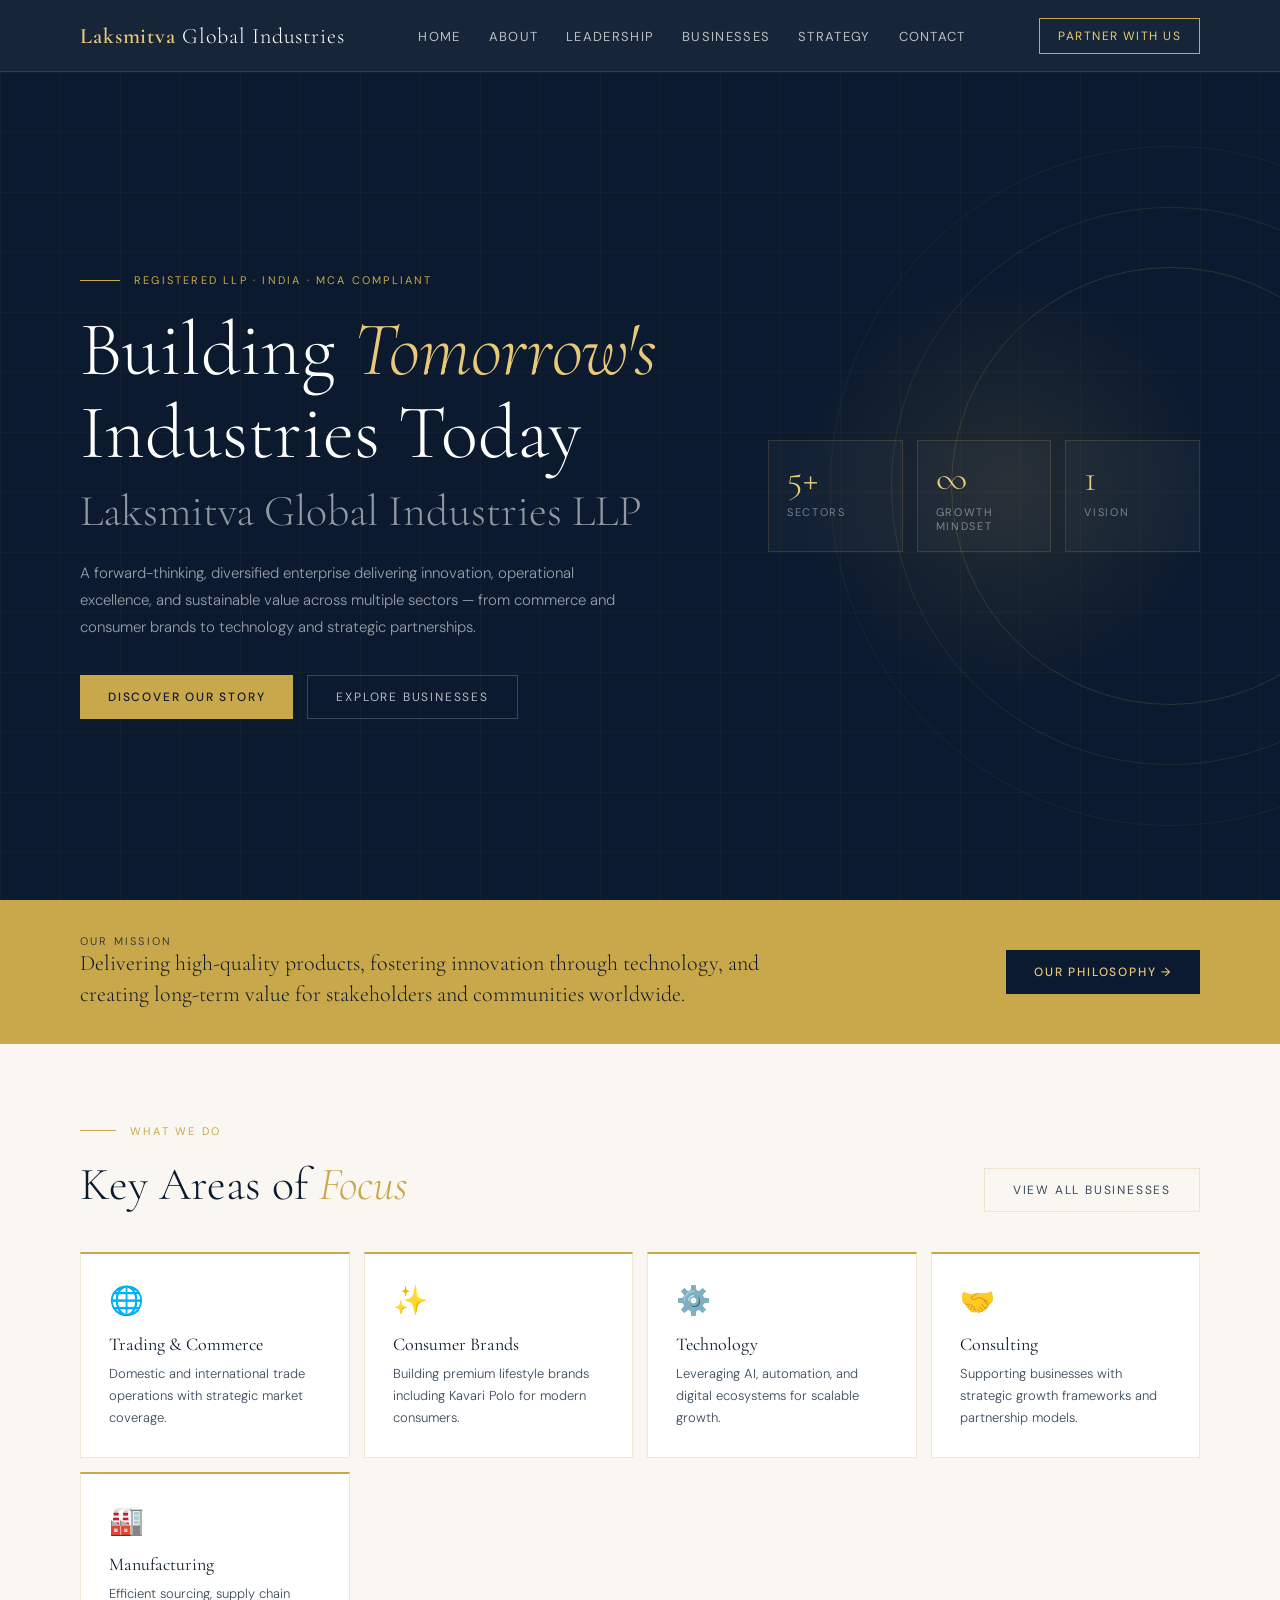
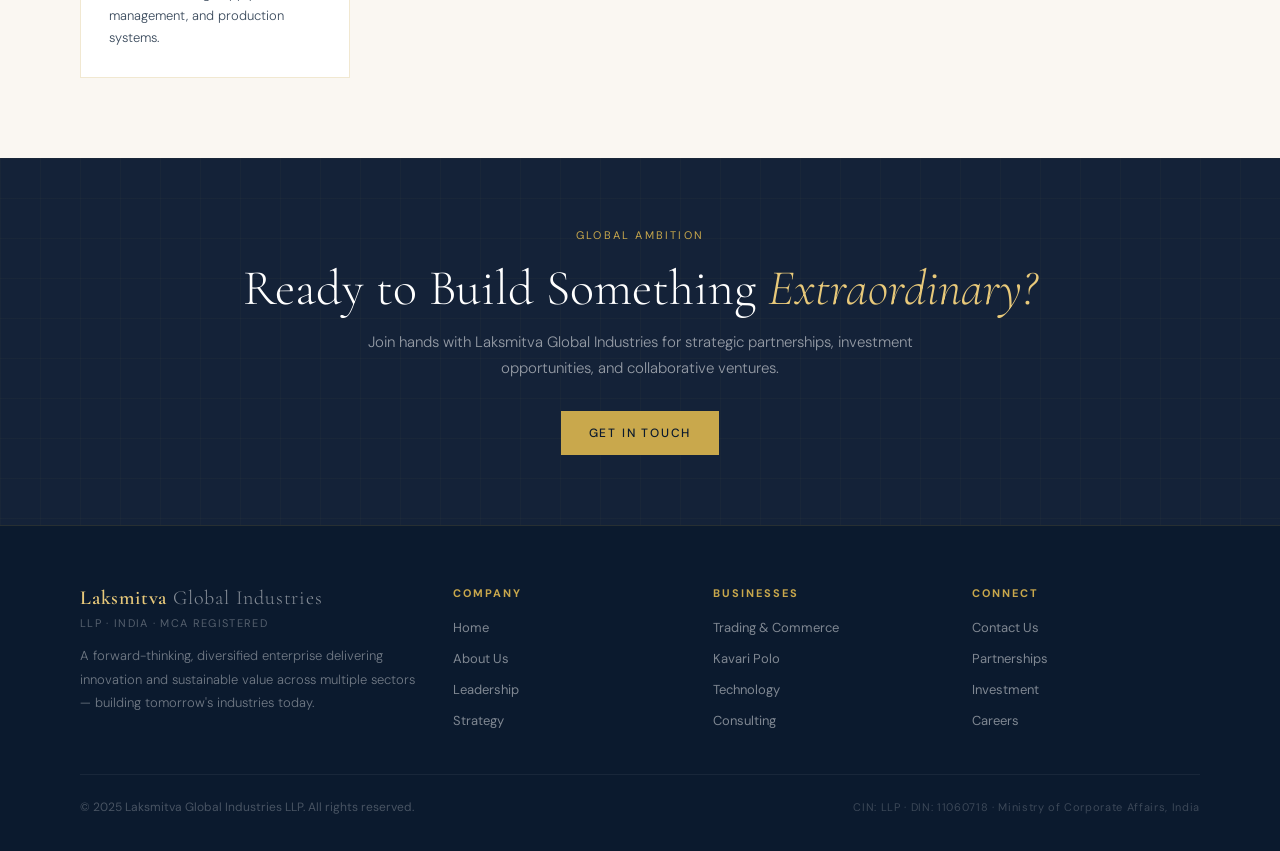
==== commit 67903d64: "Update index.html" ====
--- a/index.html
+++ b/index.html
@@ -1,12 +1,14 @@
 <!DOCTYPE html>
 <html lang="en">
 <head>
-<meta charset="UTF-8">
-<meta name="viewport" content="width=device-width, initial-scale=1.0">
+<meta charset="UTF-8" />
+<meta name="viewport" content="width=device-width, initial-scale=1.0" />
 <title>Laksmitva Global Industries LLP</title>
+
 <link rel="preconnect" href="https://fonts.googleapis.com">
 <link rel="preconnect" href="https://fonts.gstatic.com" crossorigin>
 <link href="https://fonts.googleapis.com/css2?family=Cormorant+Garamond:ital,wght@0,300;0,400;0,600;1,300;1,400&family=DM+Sans:wght@300;400;500&family=Playfair+Display:wght@400;700&display=swap" rel="stylesheet">
+
 <style>
   :root {
     --gold: #C9A84C;
@@ -22,18 +24,35 @@
     --text-light: #7A8A9C;
     --white: #FFFFFF;
     --border: rgba(201,168,76,0.25);
+
+    --nav-h: 72px;
+    --container: 1120px;
+    --pad-x: clamp(16px, 5vw, 72px);
   }
 
   * { margin: 0; padding: 0; box-sizing: border-box; }
-
   html { scroll-behavior: smooth; }
-
   body {
     font-family: 'DM Sans', sans-serif;
     background: var(--cream);
     color: var(--text-dark);
     overflow-x: hidden;
   }
+
+  /* Layout helpers */
+  .container {
+    width: min(var(--container), calc(100% - (var(--pad-x) * 2)));
+    margin: 0 auto;
+  }
+  .section-pad { padding: 80px 0 100px; }
+  .section-hero-pad { padding: 120px 0 80px; }
+  @media (max-width: 700px) {
+    .section-pad { padding: 60px 0 80px; }
+    .section-hero-pad { padding: 110px 0 70px; }
+  }
+
+  /* Fixed nav spacing so content never hides behind it */
+  body { padding-top: var(--nav-h); }
 
   /* ── NAV ── */
   nav {
@@ -41,10 +60,12 @@
     background: rgba(11,26,46,0.95);
     backdrop-filter: blur(12px);
     border-bottom: 1px solid rgba(201,168,76,0.2);
-    padding: 0 5%;
-    display: flex; align-items: center; justify-content: space-between;
-    height: 72px;
-    transition: all 0.3s;
+    height: var(--nav-h);
+  }
+  .nav-inner{
+    height: 100%;
+    display:flex; align-items:center; justify-content:space-between;
+    gap: 16px;
   }
   .nav-logo {
     font-family: 'Cormorant Garamond', serif;
@@ -52,37 +73,142 @@
     color: var(--gold-light);
     letter-spacing: 0.04em;
     cursor: pointer;
+    white-space: nowrap;
+    user-select: none;
   }
   .nav-logo span { color: var(--white); font-weight: 300; }
-  .nav-links { display: flex; gap: 36px; list-style: none; }
+
+  .nav-links { display: flex; gap: 28px; list-style: none; align-items:center; }
   .nav-links a {
     font-size: 13px; letter-spacing: 0.1em; text-transform: uppercase;
     color: rgba(255,255,255,0.7); text-decoration: none;
     transition: color 0.2s; cursor: pointer;
   }
   .nav-links a:hover { color: var(--gold-light); }
+
   .nav-cta {
     background: transparent;
     border: 1px solid var(--gold);
     color: var(--gold-light);
     font-family: 'DM Sans', sans-serif;
     font-size: 12px; letter-spacing: 0.12em; text-transform: uppercase;
-    padding: 9px 22px; cursor: pointer;
+    padding: 9px 18px;
+    cursor: pointer;
     transition: all 0.2s;
+    white-space: nowrap;
   }
   .nav-cta:hover { background: var(--gold); color: var(--navy); }
+
+  /* Mobile menu */
+  .nav-toggle {
+    display: none;
+    border: 1px solid rgba(255,255,255,0.18);
+    background: transparent;
+    color: rgba(255,255,255,0.85);
+    width: 42px; height: 38px;
+    cursor: pointer;
+  }
+  .nav-toggle:focus { outline: 2px solid rgba(201,168,76,0.5); outline-offset: 2px; }
+
+  .mobile-drawer {
+    display: none;
+    position: fixed;
+    top: var(--nav-h);
+    left: 0; right: 0;
+    background: rgba(11,26,46,0.98);
+    border-bottom: 1px solid rgba(201,168,76,0.2);
+    z-index: 999;
+  }
+  .mobile-drawer .container{
+    padding: 18px 0 20px;
+  }
+  .mobile-links{
+    list-style:none;
+    display:flex;
+    flex-direction:column;
+    gap: 12px;
+  }
+  .mobile-links a{
+    display:block;
+    padding: 12px 12px;
+    border: 1px solid rgba(255,255,255,0.08);
+    text-decoration:none;
+    color: rgba(255,255,255,0.78);
+    font-size: 12px;
+    letter-spacing: 0.12em;
+    text-transform: uppercase;
+  }
+  .mobile-links a:hover{
+    border-color: rgba(201,168,76,0.35);
+    color: var(--gold-light);
+  }
+  .mobile-actions{
+    margin-top: 14px;
+    display:flex;
+    gap: 12px;
+  }
+  .mobile-actions button{
+    flex:1;
+  }
+
+  @media (max-width: 820px){
+    .nav-links { display:none; }
+    .nav-toggle { display:inline-flex; align-items:center; justify-content:center; }
+  }
+  body.menu-open .mobile-drawer { display:block; }
 
   /* ── SECTIONS ── */
   section { display: none; }
   section.active { display: block; }
 
-  /* ── HERO ── */
-  #home {
-    min-height: 100vh;
-    background: var(--navy);
+  /* ── Typography helpers ── */
+  .page-eyebrow {
+    display: flex; align-items: center; gap: 14px; margin-bottom: 18px;
+  }
+  .page-eyebrow-line { width: 36px; height: 1px; background: var(--gold); flex: 0 0 auto; }
+  .page-eyebrow span {
+    font-size: 11px; letter-spacing: 0.2em; text-transform: uppercase;
+    color: var(--gold);
+  }
+  .page-title {
+    font-family: 'Cormorant Garamond', serif;
+    font-size: clamp(34px, 5vw, 62px);
+    font-weight: 300; color: var(--white);
+    line-height: 1.1;
+    max-width: 900px;
+  }
+  .page-title em { font-style: italic; color: var(--gold-light); }
+
+  .btn-primary {
+    background: var(--gold);
+    color: var(--navy);
+    font-family: 'DM Sans', sans-serif;
+    font-size: 12px; letter-spacing: 0.15em; text-transform: uppercase;
+    font-weight: 500;
+    padding: 14px 28px; border: none; cursor: pointer;
+    transition: all 0.25s;
+  }
+  .btn-primary:hover { background: var(--gold-light); transform: translateY(-1px); }
+  .btn-ghost {
+    background: transparent;
+    color: rgba(255,255,255,0.7);
+    font-family: 'DM Sans', sans-serif;
+    font-size: 12px; letter-spacing: 0.15em; text-transform: uppercase;
+    padding: 13px 28px;
+    border: 1px solid rgba(255,255,255,0.2); cursor: pointer;
+    transition: all 0.25s;
+  }
+  .btn-ghost:hover { border-color: var(--gold); color: var(--gold-light); }
+
+  /* ── HOME / HERO ── */
+  #home { background: var(--navy); }
+  .hero {
+    min-height: calc(100vh - var(--nav-h));
     position: relative;
     overflow: hidden;
-    display: flex; align-items: center;
+    display: flex;
+    align-items: center;
+    padding: 60px 0 40px;
   }
   .hero-geo {
     position: absolute; inset: 0;
@@ -90,12 +216,14 @@
       linear-gradient(rgba(201,168,76,0.04) 1px, transparent 1px),
       linear-gradient(90deg, rgba(201,168,76,0.04) 1px, transparent 1px);
     background-size: 60px 60px;
+    pointer-events:none;
   }
   .hero-circle {
-    position: absolute; right: -10%; top: 50%; transform: translateY(-50%);
+    position: absolute; right: -18%; top: 50%; transform: translateY(-50%);
     width: 680px; height: 680px;
     border: 1px solid rgba(201,168,76,0.08);
     border-radius: 50%;
+    pointer-events:none;
   }
   .hero-circle::before {
     content: '';
@@ -111,18 +239,24 @@
   }
   .hero-glow {
     position: absolute; right: 5%; top: 50%; transform: translateY(-50%);
-    width: 400px; height: 400px;
+    width: 420px; height: 420px;
     background: radial-gradient(circle, rgba(201,168,76,0.12) 0%, transparent 70%);
     border-radius: 50%;
-  }
-  .hero-content {
-    position: relative; z-index: 2;
-    padding: 140px 8% 100px;
-    max-width: 780px;
-  }
+    pointer-events:none;
+  }
+
+  .hero-grid{
+    position: relative;
+    z-index: 1;
+    display: grid;
+    grid-template-columns: 1.2fr 0.8fr;
+    gap: 40px;
+    align-items: center;
+  }
+  .hero-content { max-width: 760px; }
   .hero-eyebrow {
     display: flex; align-items: center; gap: 14px;
-    margin-bottom: 28px;
+    margin-bottom: 22px;
   }
   .hero-eyebrow-line { width: 40px; height: 1px; background: var(--gold); }
   .hero-eyebrow span {
@@ -131,55 +265,41 @@
   }
   .hero-title {
     font-family: 'Cormorant Garamond', serif;
-    font-size: clamp(48px, 6vw, 80px);
-    font-weight: 300; line-height: 1.1;
+    font-size: clamp(44px, 6vw, 78px);
+    font-weight: 300; line-height: 1.08;
     color: var(--white);
     margin-bottom: 10px;
   }
-  .hero-title em {
-    font-style: italic; color: var(--gold-light);
-    font-weight: 300;
-  }
+  .hero-title em { font-style: italic; color: var(--gold-light); font-weight: 300; }
   .hero-sub {
     font-family: 'Cormorant Garamond', serif;
-    font-size: clamp(28px, 3.5vw, 46px);
-    font-weight: 300; color: rgba(255,255,255,0.5);
-    margin-bottom: 30px; line-height: 1.2;
+    font-size: clamp(24px, 3.5vw, 44px);
+    font-weight: 300;
+    color: rgba(255,255,255,0.55);
+    margin-bottom: 22px;
+    line-height: 1.2;
   }
   .hero-desc {
     font-size: 15px; line-height: 1.8;
-    color: rgba(255,255,255,0.55);
-    max-width: 520px; margin-bottom: 50px;
+    color: rgba(255,255,255,0.58);
+    max-width: 560px;
+    margin-bottom: 34px;
     font-weight: 300;
   }
-  .hero-actions { display: flex; gap: 16px; flex-wrap: wrap; }
-  .btn-primary {
-    background: var(--gold);
-    color: var(--navy);
-    font-family: 'DM Sans', sans-serif;
-    font-size: 12px; letter-spacing: 0.15em; text-transform: uppercase;
-    font-weight: 500;
-    padding: 14px 32px; border: none; cursor: pointer;
-    transition: all 0.25s;
-  }
-  .btn-primary:hover { background: var(--gold-light); transform: translateY(-1px); }
-  .btn-ghost {
-    background: transparent;
-    color: rgba(255,255,255,0.7);
-    font-family: 'DM Sans', sans-serif;
-    font-size: 12px; letter-spacing: 0.15em; text-transform: uppercase;
-    padding: 13px 32px;
-    border: 1px solid rgba(255,255,255,0.2); cursor: pointer;
-    transition: all 0.25s;
-  }
-  .btn-ghost:hover { border-color: var(--gold); color: var(--gold-light); }
-
+  .hero-actions { display: flex; gap: 14px; flex-wrap: wrap; }
+
+  /* Stats are now in normal flow (no overlap) */
   .hero-stats {
-    position: absolute; bottom: 60px; left: 8%;
-    display: flex; gap: 50px;
-    z-index: 2;
-  }
-  .stat-item {}
+    display: grid;
+    grid-template-columns: repeat(3, 1fr);
+    gap: 14px;
+    align-content: start;
+  }
+  .stat-card{
+    border: 1px solid rgba(201,168,76,0.18);
+    background: rgba(255,255,255,0.03);
+    padding: 18px 18px;
+  }
   .stat-num {
     font-family: 'Cormorant Garamond', serif;
     font-size: 38px; font-weight: 300;
@@ -187,54 +307,71 @@
   }
   .stat-label {
     font-size: 11px; letter-spacing: 0.15em; text-transform: uppercase;
-    color: rgba(255,255,255,0.4); margin-top: 6px;
-  }
-
-  /* ── ABOUT ── */
+    color: rgba(255,255,255,0.42); margin-top: 8px;
+  }
+
+  @media (max-width: 980px){
+    .hero-grid{ grid-template-columns: 1fr; }
+    .hero-stats{ grid-template-columns: repeat(3, 1fr); }
+    .hero-circle{ right: -45%; }
+  }
+  @media (max-width: 600px){
+    .hero { padding: 46px 0 34px; }
+    .hero-stats{ grid-template-columns: 1fr; }
+  }
+
+  /* ── HOME STRIPS ── */
+  .mission-strip{
+    background: var(--gold);
+    padding: 34px 0;
+  }
+  .mission-row{
+    display:flex; align-items:center; justify-content:space-between; gap: 22px;
+    flex-wrap: wrap;
+  }
+  .mission-row p{ margin:0; }
+  .mission-kicker{
+    font-size: 11px; letter-spacing: 0.2em; text-transform: uppercase;
+    color: var(--navy); opacity: 0.75;
+    margin-bottom: 6px;
+  }
+  .mission-text{
+    font-family:'Cormorant Garamond',serif;
+    font-size: 22px; font-weight:300; line-height:1.4;
+    color: var(--navy);
+    max-width: 720px;
+  }
+
+  /* ── Cards & grids shared ── */
+  .card{
+    background: var(--white);
+    border: 1px solid var(--border);
+  }
+
+  /* ABOUT */
   #about { background: var(--cream); }
-  .about-hero {
+  .hero-slab{
     background: var(--navy);
-    padding: 130px 8% 80px;
-    position: relative; overflow: hidden;
-  }
-  .about-hero::after {
+    position: relative;
+  }
+  .hero-slab::after {
     content: '';
     position: absolute; bottom: -2px; left: 0; right: 0; height: 80px;
     background: var(--cream);
     clip-path: polygon(0 100%, 100% 100%, 100% 0);
   }
-  .page-eyebrow {
-    display: flex; align-items: center; gap: 14px; margin-bottom: 24px;
-  }
-  .page-eyebrow-line { width: 36px; height: 1px; background: var(--gold); }
-  .page-eyebrow span {
-    font-size: 11px; letter-spacing: 0.2em; text-transform: uppercase;
-    color: var(--gold);
-  }
-  .page-title {
-    font-family: 'Cormorant Garamond', serif;
-    font-size: clamp(36px, 5vw, 64px);
-    font-weight: 300; color: var(--white);
-    line-height: 1.1; max-width: 680px;
-  }
-  .page-title em { font-style: italic; color: var(--gold-light); }
-
-  .about-body { padding: 80px 8% 100px; }
-  .about-grid { display: grid; grid-template-columns: 1fr 1fr; gap: 80px; align-items: start; }
+  .about-grid { display: grid; grid-template-columns: 1fr 1fr; gap: 56px; align-items: start; }
   .about-text-lead {
     font-family: 'Cormorant Garamond', serif;
     font-size: 26px; font-weight: 300; line-height: 1.5;
-    color: var(--text-dark); margin-bottom: 28px;
-  }
-  .about-text {
-    font-size: 15px; line-height: 1.9; color: var(--text-mid);
-    font-weight: 300; margin-bottom: 20px;
-  }
-  .about-right {}
+    color: var(--text-dark); margin-bottom: 18px;
+  }
+  .about-text { font-size: 15px; line-height: 1.9; color: var(--text-mid); font-weight: 300; margin-bottom: 16px; }
+
   .about-vm-card {
     background: var(--navy);
-    padding: 44px;
-    margin-bottom: 24px;
+    padding: 36px;
+    margin-bottom: 18px;
     position: relative; overflow: hidden;
   }
   .about-vm-card::before {
@@ -245,62 +382,49 @@
   .about-vm-card h3 {
     font-family: 'Cormorant Garamond', serif;
     font-size: 22px; font-weight: 400;
-    color: var(--gold-light); margin-bottom: 16px;
+    color: var(--gold-light); margin-bottom: 12px;
     letter-spacing: 0.04em;
   }
   .about-vm-card p {
     font-size: 14px; line-height: 1.8;
-    color: rgba(255,255,255,0.6); font-weight: 300;
-  }
-
-  .values-grid { display: grid; grid-template-columns: 1fr 1fr; gap: 20px; margin-top: 60px; }
-  .value-card {
-    background: var(--white);
-    border: 1px solid var(--border);
-    padding: 32px 28px;
-    transition: border-color 0.2s, transform 0.2s;
-  }
+    color: rgba(255,255,255,0.62); font-weight: 300;
+  }
+
+  .values-grid { display: grid; grid-template-columns: repeat(2, 1fr); gap: 18px; margin-top: 44px; }
+  .value-card { padding: 28px 24px; transition: border-color 0.2s, transform 0.2s; }
   .value-card:hover { border-color: var(--gold); transform: translateY(-3px); }
   .value-icon {
     width: 40px; height: 40px;
     border: 1px solid var(--gold);
     display: flex; align-items: center; justify-content: center;
-    margin-bottom: 18px;
+    margin-bottom: 14px;
   }
   .value-icon span { color: var(--gold); font-size: 18px; }
   .value-card h4 {
     font-family: 'Cormorant Garamond', serif;
-    font-size: 19px; font-weight: 400; margin-bottom: 10px;
+    font-size: 19px; font-weight: 400; margin-bottom: 8px;
   }
   .value-card p { font-size: 13px; line-height: 1.7; color: var(--text-mid); font-weight: 300; }
 
-  /* ── LEADERSHIP ── */
-  #leadership { background: var(--cream); }
-  .leadership-hero {
-    background: var(--navy);
-    padding: 130px 8% 80px;
-    position: relative; overflow: hidden;
-  }
-  .leadership-hero::after {
-    content: '';
-    position: absolute; bottom: -2px; left: 0; right: 0; height: 80px;
-    background: var(--cream);
-    clip-path: polygon(0 100%, 100% 100%, 100% 0);
-  }
-  .leadership-body { padding: 80px 8% 100px; }
+  @media (max-width: 900px){
+    .about-grid{ grid-template-columns: 1fr; }
+    .values-grid{ grid-template-columns: 1fr; }
+  }
+
+  /* LEADERSHIP */
+  #leadership{ background: var(--cream); }
   .leader-card {
-    background: var(--white);
-    border: 1px solid var(--border);
     display: grid; grid-template-columns: 260px 1fr;
-    overflow: hidden; max-width: 860px;
-    margin: 0 auto 60px;
+    overflow: hidden;
+    max-width: 920px;
+    margin: 0 auto 42px;
     transition: box-shadow 0.3s;
   }
   .leader-card:hover { box-shadow: 0 20px 60px rgba(11,26,46,0.1); }
   .leader-photo {
     background: var(--navy);
     display: flex; align-items: center; justify-content: center;
-    padding: 44px 30px;
+    padding: 38px 26px;
     flex-direction: column;
   }
   .leader-initials {
@@ -311,11 +435,9 @@
     font-family: 'Cormorant Garamond', serif;
     font-size: 30px; font-weight: 300;
     color: var(--gold-light);
-    margin-bottom: 20px;
-  }
-  .leader-title-plate {
-    text-align: center;
-  }
+    margin-bottom: 18px;
+  }
+  .leader-title-plate { text-align: center; }
   .leader-title-plate h3 {
     font-family: 'Cormorant Garamond', serif;
     font-size: 20px; font-weight: 400;
@@ -325,334 +447,304 @@
     font-size: 11px; letter-spacing: 0.15em; text-transform: uppercase;
     color: var(--gold); display: block;
   }
-  .leader-info { padding: 44px 48px; }
-  .leader-bio {
-    font-size: 15px; line-height: 1.85;
-    color: var(--text-mid); font-weight: 300; margin-bottom: 32px;
-  }
+  .leader-info { padding: 36px 34px; }
+  .leader-bio { font-size: 15px; line-height: 1.85; color: var(--text-mid); font-weight: 300; margin-bottom: 18px; }
   .leader-tags { display: flex; flex-wrap: wrap; gap: 10px; }
-  .tag {
-    font-size: 11px; letter-spacing: 0.1em; text-transform: uppercase;
-    color: var(--gold);
-    border: 1px solid var(--border);
-    padding: 6px 14px;
-  }
+  .tag { font-size: 11px; letter-spacing: 0.1em; text-transform: uppercase; color: var(--gold); border: 1px solid var(--border); padding: 6px 14px; }
+
   .mca-badge {
     background: var(--navy);
     border-left: 3px solid var(--gold);
-    padding: 24px 32px;
-    max-width: 860px; margin: 0 auto;
-    display: flex; align-items: center; gap: 20px;
-  }
-  .mca-badge-icon { color: var(--gold); font-size: 28px; }
-  .mca-badge-text {}
+    padding: 20px 22px;
+    max-width: 920px; margin: 0 auto;
+    display: flex; align-items: flex-start; gap: 14px;
+  }
+  .mca-badge-icon { color: var(--gold); font-size: 26px; line-height: 1; padding-top: 2px; }
   .mca-badge-text strong {
     display: block;
     font-family: 'Cormorant Garamond', serif;
     font-size: 16px; font-weight: 400;
     color: var(--gold-light); margin-bottom: 4px;
   }
-  .mca-badge-text span {
-    font-size: 13px; color: rgba(255,255,255,0.55);
-  }
-
-  /* ── BUSINESSES ── */
-  #businesses { background: var(--cream); }
-  .businesses-hero {
-    background: var(--navy);
-    padding: 130px 8% 80px;
-    position: relative; overflow: hidden;
-  }
-  .businesses-hero::after {
-    content: '';
-    position: absolute; bottom: -2px; left: 0; right: 0; height: 80px;
-    background: var(--cream);
-    clip-path: polygon(0 100%, 100% 100%, 100% 0);
-  }
-  .businesses-body { padding: 80px 8% 100px; }
+  .mca-badge-text span { font-size: 13px; color: rgba(255,255,255,0.58); }
+
+  @media (max-width: 900px){
+    .leader-card{ grid-template-columns: 1fr; }
+    .leader-info{ padding: 28px 22px; }
+  }
+
+  /* BUSINESSES */
+  #businesses{ background: var(--cream); }
   .biz-intro {
     font-family: 'Cormorant Garamond', serif;
     font-size: 26px; font-weight: 300; line-height: 1.6;
-    color: var(--text-dark); max-width: 700px; margin-bottom: 70px;
-  }
-  .biz-grid { display: grid; grid-template-columns: repeat(3, 1fr); gap: 2px; margin-bottom: 80px; }
+    color: var(--text-dark); max-width: 760px; margin-bottom: 46px;
+  }
+  .biz-grid {
+    display: grid;
+    grid-template-columns: repeat(3, 1fr);
+    gap: 14px;
+    margin-bottom: 60px;
+  }
   .biz-card {
-    background: var(--white);
-    padding: 44px 36px;
-    position: relative; overflow: hidden;
-    cursor: default;
-    transition: background 0.3s;
-  }
-  .biz-card:hover { background: var(--navy); }
-  .biz-card:hover .biz-num { color: rgba(201,168,76,0.2); }
+    padding: 36px 28px;
+    position: relative;
+    overflow: hidden;
+    transition: background 0.3s, transform 0.2s, border-color 0.2s;
+  }
+  .biz-card:hover { background: var(--navy); transform: translateY(-2px); border-color: rgba(201,168,76,0.45); }
+  .biz-card:hover .biz-num { color: rgba(201,168,76,0.22); }
   .biz-card:hover .biz-name { color: var(--gold-light); }
-  .biz-card:hover .biz-desc { color: rgba(255,255,255,0.55); }
+  .biz-card:hover .biz-desc { color: rgba(255,255,255,0.6); }
   .biz-card:hover .biz-icon { border-color: var(--gold); color: var(--gold); }
+
   .biz-num {
     font-family: 'Cormorant Garamond', serif;
-    font-size: 60px; font-weight: 300; line-height: 1;
+    font-size: 54px; font-weight: 300; line-height: 1;
     color: var(--cream-dark);
-    position: absolute; top: 20px; right: 24px;
+    position: absolute; top: 14px; right: 16px;
     transition: color 0.3s;
+    pointer-events:none;
   }
   .biz-icon {
     width: 48px; height: 48px;
     border: 1px solid var(--border);
     display: flex; align-items: center; justify-content: center;
     font-size: 20px; color: var(--text-mid);
-    margin-bottom: 24px;
+    margin-bottom: 18px;
     transition: all 0.3s;
   }
   .biz-name {
     font-family: 'Cormorant Garamond', serif;
     font-size: 22px; font-weight: 400;
-    margin-bottom: 14px; line-height: 1.2;
+    margin-bottom: 10px; line-height: 1.2;
     transition: color 0.3s;
-  }
-  .biz-desc {
-    font-size: 13px; line-height: 1.8;
-    color: var(--text-mid); font-weight: 300;
-    transition: color 0.3s;
+    padding-right: 58px; /* prevents collision with number */
+  }
+  .biz-desc { font-size: 13px; line-height: 1.8; color: var(--text-mid); font-weight: 300; transition: color 0.3s; }
+
+  @media (max-width: 980px){
+    .biz-grid{ grid-template-columns: repeat(2, 1fr); }
+  }
+  @media (max-width: 580px){
+    .biz-grid{ grid-template-columns: 1fr; }
   }
 
   /* Kavari Polo Spotlight */
   .subsidiary-spotlight {
     background: var(--navy);
-    padding: 70px 8%;
-    display: grid; grid-template-columns: 1fr 1.2fr; gap: 80px; align-items: center;
+    padding: 64px 0;
+  }
+  .spotlight-grid{
+    display: grid; grid-template-columns: 1fr 1.15fr; gap: 44px; align-items: center;
   }
   .spotlight-label {
-    display: flex; align-items: center; gap: 14px; margin-bottom: 24px;
+    display: flex; align-items: center; gap: 14px; margin-bottom: 18px;
   }
   .spotlight-label-line { width: 36px; height: 1px; background: var(--gold); }
-  .spotlight-label span {
-    font-size: 11px; letter-spacing: 0.2em; text-transform: uppercase;
-    color: var(--gold);
-  }
+  .spotlight-label span { font-size: 11px; letter-spacing: 0.2em; text-transform: uppercase; color: var(--gold); }
   .spotlight-title {
     font-family: 'Cormorant Garamond', serif;
-    font-size: clamp(34px, 4vw, 52px);
+    font-size: clamp(32px, 4vw, 50px);
     font-weight: 300; color: var(--white);
-    line-height: 1.1; margin-bottom: 24px;
+    line-height: 1.1; margin-bottom: 16px;
   }
   .spotlight-title em { font-style: italic; color: var(--gold-light); }
-  .spotlight-desc {
-    font-size: 15px; line-height: 1.85;
-    color: rgba(255,255,255,0.6); font-weight: 300;
-    margin-bottom: 36px;
-  }
-  .spotlight-features { display: grid; grid-template-columns: 1fr 1fr; gap: 20px; }
-  .feat {
-    border-left: 2px solid rgba(201,168,76,0.3);
-    padding-left: 16px;
-  }
-  .feat strong {
-    display: block; font-size: 13px; font-weight: 500;
-    color: var(--gold-light); margin-bottom: 4px;
-  }
-  .feat span { font-size: 12px; color: rgba(255,255,255,0.45); line-height: 1.5; }
-  .spotlight-visual {
-    display: flex; flex-direction: column; gap: 16px;
-  }
+  .spotlight-desc { font-size: 15px; line-height: 1.85; color: rgba(255,255,255,0.62); font-weight: 300; margin-bottom: 26px; }
+  .spotlight-features { display: grid; grid-template-columns: 1fr 1fr; gap: 16px; }
+  .feat { border-left: 2px solid rgba(201,168,76,0.3); padding-left: 14px; }
+  .feat strong { display: block; font-size: 13px; font-weight: 500; color: var(--gold-light); margin-bottom: 4px; }
+  .feat span { font-size: 12px; color: rgba(255,255,255,0.48); line-height: 1.5; }
+
+  .spotlight-visual { display: flex; flex-direction: column; gap: 14px; }
   .polo-card-big {
     background: rgba(201,168,76,0.08);
     border: 1px solid rgba(201,168,76,0.2);
-    padding: 40px;
+    padding: 34px;
     text-align: center;
   }
-  .polo-logo {
-    font-family: 'Cormorant Garamond', serif;
-    font-size: 42px; font-weight: 300; letter-spacing: 0.1em;
-    color: var(--gold-light); display: block; margin-bottom: 8px;
-  }
-  .polo-tagline {
-    font-size: 11px; letter-spacing: 0.25em; text-transform: uppercase;
-    color: rgba(201,168,76,0.6);
-  }
-  .polo-tags { display: flex; flex-wrap: wrap; gap: 10px; margin-top: 28px; justify-content: center; }
-  .polo-tag {
-    font-size: 11px; letter-spacing: 0.08em;
-    color: rgba(255,255,255,0.5);
-    border: 1px solid rgba(255,255,255,0.1);
-    padding: 5px 14px;
-  }
-
-  /* ── STRATEGY ── */
-  #strategy { background: var(--cream); }
-  .strategy-hero {
-    background: var(--navy);
-    padding: 130px 8% 80px;
-    position: relative; overflow: hidden;
-  }
-  .strategy-hero::after {
-    content: '';
-    position: absolute; bottom: -2px; left: 0; right: 0; height: 80px;
-    background: var(--cream);
-    clip-path: polygon(0 100%, 100% 100%, 100% 0);
-  }
-  .strategy-body { padding: 80px 8% 100px; }
+  .polo-logo { font-family: 'Cormorant Garamond', serif; font-size: 40px; font-weight: 300; letter-spacing: 0.1em; color: var(--gold-light); display: block; margin-bottom: 8px; }
+  .polo-tagline { font-size: 11px; letter-spacing: 0.22em; text-transform: uppercase; color: rgba(201,168,76,0.65); }
+  .polo-tags { display: flex; flex-wrap: wrap; gap: 10px; margin-top: 22px; justify-content: center; }
+  .polo-tag { font-size: 11px; letter-spacing: 0.08em; color: rgba(255,255,255,0.52); border: 1px solid rgba(255,255,255,0.1); padding: 5px 14px; }
+
+  @media (max-width: 980px){
+    .spotlight-grid{ grid-template-columns: 1fr; }
+    .spotlight-features{ grid-template-columns: 1fr; }
+  }
+
+  /* STRATEGY */
+  #strategy{ background: var(--cream); }
   .strategy-intro {
     font-family: 'Cormorant Garamond', serif;
     font-size: 26px; font-weight: 300; line-height: 1.6;
-    color: var(--text-dark); max-width: 700px; margin-bottom: 80px;
-  }
-
-  .pillars-row { display: grid; grid-template-columns: repeat(4, 1fr); gap: 24px; margin-bottom: 80px; }
-  .pillar {
-    padding: 36px 28px;
-    background: var(--white);
-    border-top: 3px solid var(--gold);
-    transition: transform 0.2s;
-  }
-  .pillar:hover { transform: translateY(-4px); }
-  .pillar-num {
-    font-family: 'Cormorant Garamond', serif;
-    font-size: 44px; font-weight: 300;
-    color: var(--gold-pale); line-height: 1;
-    margin-bottom: 16px;
-  }
-  .pillar h4 {
-    font-family: 'Cormorant Garamond', serif;
-    font-size: 18px; font-weight: 400; margin-bottom: 12px;
-  }
+    color: var(--text-dark); max-width: 820px; margin-bottom: 44px;
+  }
+  .pillars-row { display: grid; grid-template-columns: repeat(4, 1fr); gap: 14px; margin-bottom: 50px; }
+  .pillar { padding: 28px 22px; background: var(--white); border-top: 3px solid var(--gold); transition: transform 0.2s; }
+  .pillar:hover { transform: translateY(-3px); }
+  .pillar-num { font-family: 'Cormorant Garamond', serif; font-size: 44px; font-weight: 300; color: var(--gold-pale); line-height: 1; margin-bottom: 12px; }
+  .pillar h4 { font-family: 'Cormorant Garamond', serif; font-size: 18px; font-weight: 400; margin-bottom: 10px; }
   .pillar p { font-size: 13px; line-height: 1.7; color: var(--text-mid); font-weight: 300; }
 
-  .timeline-section {}
-  .timeline-title {
-    font-family: 'Cormorant Garamond', serif;
-    font-size: 32px; font-weight: 300; margin-bottom: 50px;
-  }
-  .timeline { position: relative; padding-left: 50px; }
-  .timeline::before {
-    content: ''; position: absolute; left: 8px; top: 0; bottom: 0;
-    width: 1px; background: var(--border);
-  }
-  .tl-item { position: relative; margin-bottom: 48px; }
-  .tl-dot {
-    position: absolute; left: -46px; top: 4px;
-    width: 12px; height: 12px;
-    border: 2px solid var(--gold);
-    background: var(--cream);
-    border-radius: 50%;
-  }
-  .tl-phase {
-    font-size: 10px; letter-spacing: 0.2em; text-transform: uppercase;
-    color: var(--gold); margin-bottom: 8px;
-  }
-  .tl-item h4 {
-    font-family: 'Cormorant Garamond', serif;
-    font-size: 20px; font-weight: 400; margin-bottom: 10px;
-  }
-  .tl-item p { font-size: 13px; line-height: 1.75; color: var(--text-mid); font-weight: 300; max-width: 560px; }
-
-  /* ── CONTACT ── */
+  .two-col {
+    display:grid;
+    grid-template-columns: 1fr 1fr;
+    gap: 44px;
+    align-items: start;
+    margin-bottom: 50px;
+  }
+
+  .timeline-title { font-family: 'Cormorant Garamond', serif; font-size: 32px; font-weight: 300; margin-bottom: 24px; }
+  .timeline { position: relative; padding-left: 44px; }
+  .timeline::before { content: ''; position: absolute; left: 8px; top: 0; bottom: 0; width: 1px; background: var(--border); }
+  .tl-item { position: relative; margin-bottom: 28px; }
+  .tl-dot { position: absolute; left: -44px; top: 6px; width: 12px; height: 12px; border: 2px solid var(--gold); background: var(--cream); border-radius: 50%; }
+  .tl-phase { font-size: 10px; letter-spacing: 0.2em; text-transform: uppercase; color: var(--gold); margin-bottom: 8px; }
+  .tl-item h4 { font-family: 'Cormorant Garamond', serif; font-size: 20px; font-weight: 400; margin-bottom: 8px; }
+  .tl-item p { font-size: 13px; line-height: 1.75; color: var(--text-mid); font-weight: 300; max-width: 620px; }
+
+  @media (max-width: 1100px){
+    .pillars-row{ grid-template-columns: repeat(2, 1fr); }
+  }
+  @media (max-width: 900px){
+    .two-col{ grid-template-columns: 1fr; }
+  }
+  @media (max-width: 600px){
+    .pillars-row{ grid-template-columns: 1fr; }
+  }
+
+  /* Tech Adoption block */
+  .tech-block{
+    background: var(--navy);
+    padding: 44px;
+    border: 1px solid rgba(201,168,76,0.14);
+  }
+  .tech-grid{
+    display:flex;
+    align-items:flex-start;
+    justify-content:space-between;
+    gap: 28px;
+    flex-wrap: wrap;
+  }
+  .tech-left{ max-width: 520px; }
+  .tech-kicker{ font-size:11px; letter-spacing:0.2em; text-transform:uppercase; color: var(--gold); margin-bottom: 14px; }
+  .tech-title{ font-family:'Cormorant Garamond',serif; font-size: 30px; font-weight:300; color: var(--white); line-height:1.25; margin-bottom: 14px; }
+  .tech-title em{ font-style: italic; color: var(--gold-light); }
+  .tech-desc{ font-size:14px; color: rgba(255,255,255,0.55); line-height:1.8; font-weight:300; }
+
+  .tech-cards{
+    display:grid;
+    grid-template-columns: 1fr 1fr;
+    gap: 14px;
+    flex:1;
+    min-width: min(520px, 100%);
+  }
+  .tech-card{
+    background: rgba(255,255,255,0.04);
+    padding: 20px;
+    border: 1px solid rgba(201,168,76,0.15);
+  }
+  .tech-card h5{ font-size:14px; color: var(--gold-light); margin-bottom: 8px; font-weight: 400; }
+  .tech-card p{ font-size:12px; color: rgba(255,255,255,0.45); line-height:1.7; }
+
+  @media (max-width: 700px){
+    .tech-block{ padding: 28px 22px; }
+    .tech-cards{ grid-template-columns: 1fr; min-width: 100%; }
+  }
+
+  /* CONTACT */
   #contact { background: var(--cream); }
-  .contact-hero {
-    background: var(--navy);
-    padding: 130px 8% 80px;
-    position: relative; overflow: hidden;
-  }
-  .contact-hero::after {
-    content: '';
-    position: absolute; bottom: -2px; left: 0; right: 0; height: 80px;
-    background: var(--cream);
-    clip-path: polygon(0 100%, 100% 100%, 100% 0);
-  }
-  .contact-body { padding: 80px 8% 100px; }
-  .contact-grid { display: grid; grid-template-columns: 1fr 1fr; gap: 80px; }
-  .contact-info-lead {
-    font-family: 'Cormorant Garamond', serif;
-    font-size: 26px; font-weight: 300; line-height: 1.5;
-    margin-bottom: 40px;
-  }
-  .contact-detail { display: flex; gap: 18px; margin-bottom: 32px; align-items: flex-start; }
+  .contact-grid { display: grid; grid-template-columns: 1fr 1fr; gap: 44px; }
+  .contact-info-lead { font-family: 'Cormorant Garamond', serif; font-size: 26px; font-weight: 300; line-height: 1.5; margin-bottom: 22px; }
+  .contact-detail { display: flex; gap: 14px; margin-bottom: 18px; align-items: flex-start; }
   .contact-detail-icon {
     width: 44px; height: 44px; flex-shrink: 0;
     border: 1px solid var(--border);
     display: flex; align-items: center; justify-content: center;
     color: var(--gold); font-size: 18px;
-  }
-  .contact-detail-text {}
+    background: var(--white);
+  }
   .contact-detail-text strong { display: block; font-size: 12px; letter-spacing: 0.1em; text-transform: uppercase; color: var(--text-mid); margin-bottom: 5px; }
   .contact-detail-text span { font-size: 15px; color: var(--text-dark); line-height: 1.5; }
 
-  .contact-form {}
-  .form-row { margin-bottom: 24px; }
+  .contact-form .card{ padding: 22px; }
+  .form-row { margin-bottom: 18px; }
   .form-row label { display: block; font-size: 11px; letter-spacing: 0.15em; text-transform: uppercase; color: var(--text-mid); margin-bottom: 10px; }
-  .form-row input,
-  .form-row textarea,
-  .form-row select {
+  .form-row input, .form-row textarea, .form-row select {
     width: 100%;
     background: var(--white);
     border: 1px solid var(--border);
-    padding: 14px 18px;
+    padding: 14px 16px;
     font-family: 'DM Sans', sans-serif;
     font-size: 14px; color: var(--text-dark);
     outline: none;
     transition: border-color 0.2s;
     appearance: none;
-  }
-  .form-row input:focus,
-  .form-row textarea:focus,
-  .form-row select:focus { border-color: var(--gold); }
+    border-radius: 0;
+  }
+  .form-row input:focus, .form-row textarea:focus, .form-row select:focus { border-color: var(--gold); }
   .form-row textarea { resize: vertical; min-height: 120px; }
-  .form-2col { display: grid; grid-template-columns: 1fr 1fr; gap: 20px; }
+  .form-2col { display: grid; grid-template-columns: 1fr 1fr; gap: 14px; }
+
   .form-submit {
     background: var(--navy);
     color: var(--gold-light);
     font-family: 'DM Sans', sans-serif;
     font-size: 12px; letter-spacing: 0.15em; text-transform: uppercase;
     font-weight: 500;
-    padding: 16px 40px; border: 1px solid var(--gold);
+    padding: 16px 22px; border: 1px solid var(--gold);
     cursor: pointer; width: 100%;
     transition: all 0.25s;
   }
   .form-submit:hover { background: var(--gold); color: var(--navy); }
-  .form-msg { display: none; margin-top: 16px; padding: 14px 20px; font-size: 13px; }
+
+  .form-msg { display: none; margin-top: 14px; padding: 14px 16px; font-size: 13px; }
   .form-msg.success { background: #e8f5e9; border-left: 3px solid #4caf50; color: #2e7d32; }
 
-  /* ── FOOTER ── */
+  @media (max-width: 900px){
+    .contact-grid{ grid-template-columns: 1fr; }
+    .form-2col{ grid-template-columns: 1fr; }
+  }
+
+  /* FOOTER */
   footer {
     background: var(--navy);
-    padding: 70px 8% 40px;
+    padding: 60px 0 36px;
     border-top: 1px solid rgba(201,168,76,0.15);
   }
   .footer-top {
-    display: grid; grid-template-columns: 1.5fr 1fr 1fr 1fr;
-    gap: 50px; padding-bottom: 50px;
+    display: grid;
+    grid-template-columns: 1.5fr 1fr 1fr 1fr;
+    gap: 32px;
+    padding-bottom: 34px;
     border-bottom: 1px solid rgba(255,255,255,0.06);
-    margin-bottom: 36px;
-  }
-  .footer-brand {}
-  .footer-logo {
-    font-family: 'Cormorant Garamond', serif;
-    font-size: 20px; font-weight: 600; letter-spacing: 0.04em;
-    color: var(--gold-light); margin-bottom: 6px;
-  }
+    margin-bottom: 24px;
+  }
+  .footer-logo { font-family: 'Cormorant Garamond', serif; font-size: 20px; font-weight: 600; letter-spacing: 0.04em; color: var(--gold-light); margin-bottom: 6px; }
   .footer-logo span { color: rgba(255,255,255,0.5); font-weight: 300; }
-  .footer-tagline {
-    font-size: 11px; letter-spacing: 0.12em; text-transform: uppercase;
-    color: rgba(255,255,255,0.3); margin-bottom: 20px; margin-top: 4px;
-  }
-  .footer-brand p { font-size: 13px; line-height: 1.8; color: rgba(255,255,255,0.4); font-weight: 300; }
-  .footer-col h5 {
-    font-size: 11px; letter-spacing: 0.18em; text-transform: uppercase;
-    color: var(--gold); margin-bottom: 20px;
-  }
+  .footer-tagline { font-size: 11px; letter-spacing: 0.12em; text-transform: uppercase; color: rgba(255,255,255,0.3); margin: 4px 0 14px; }
+  .footer-brand p { font-size: 13px; line-height: 1.8; color: rgba(255,255,255,0.42); font-weight: 300; }
+
+  .footer-col h5 { font-size: 11px; letter-spacing: 0.18em; text-transform: uppercase; color: var(--gold); margin-bottom: 16px; }
   .footer-col ul { list-style: none; }
-  .footer-col ul li { margin-bottom: 12px; }
-  .footer-col ul li a {
-    font-size: 13px; color: rgba(255,255,255,0.45);
-    text-decoration: none; cursor: pointer;
-    transition: color 0.2s;
-  }
+  .footer-col ul li { margin-bottom: 10px; }
+  .footer-col ul li a { font-size: 13px; color: rgba(255,255,255,0.48); text-decoration: none; cursor: pointer; transition: color 0.2s; }
   .footer-col ul li a:hover { color: var(--gold-light); }
+
   .footer-bottom {
     display: flex; justify-content: space-between; align-items: center;
-    flex-wrap: wrap; gap: 16px;
+    flex-wrap: wrap; gap: 12px;
   }
   .footer-bottom p { font-size: 12px; color: rgba(255,255,255,0.25); }
   .footer-bottom .reg { font-size: 11px; color: rgba(255,255,255,0.2); letter-spacing: 0.06em; }
+
+  @media (max-width: 980px){
+    .footer-top{ grid-template-columns: 1fr 1fr; }
+  }
+  @media (max-width: 600px){
+    .footer-top{ grid-template-columns: 1fr; }
+  }
 
   /* Animations */
   @keyframes fadeUp { from { opacity: 0; transform: translateY(24px); } to { opacity: 1; transform: translateY(0); } }
@@ -660,134 +752,168 @@
   .fade-up-2 { animation: fadeUp 0.7s 0.15s ease both; }
   .fade-up-3 { animation: fadeUp 0.7s 0.3s ease both; }
   .fade-up-4 { animation: fadeUp 0.7s 0.45s ease both; }
-
-  /* Responsive basics */
-  @media (max-width: 900px) {
-    .about-grid, .contact-grid { grid-template-columns: 1fr; }
-    .biz-grid { grid-template-columns: 1fr 1fr; }
-    .subsidiary-spotlight { grid-template-columns: 1fr; }
-    .pillars-row { grid-template-columns: 1fr 1fr; }
-    .leader-card { grid-template-columns: 1fr; }
-    .footer-top { grid-template-columns: 1fr 1fr; }
-    .hero-stats { flex-wrap: wrap; gap: 28px; }
-    .values-grid { grid-template-columns: 1fr; }
-    .form-2col { grid-template-columns: 1fr; }
-  }
-  @media (max-width: 580px) {
-    .biz-grid { grid-template-columns: 1fr; }
-    .pillars-row { grid-template-columns: 1fr; }
-    .nav-links { display: none; }
-    .footer-top { grid-template-columns: 1fr; }
-  }
 </style>
 </head>
+
 <body>
 
 <!-- NAV -->
-<nav id="mainNav">
-  <div class="nav-logo" onclick="showPage('home')">Laksmitva <span>Global Industries</span></div>
-  <ul class="nav-links">
-    <li><a onclick="showPage('home')">Home</a></li>
-    <li><a onclick="showPage('about')">About</a></li>
-    <li><a onclick="showPage('leadership')">Leadership</a></li>
-    <li><a onclick="showPage('businesses')">Businesses</a></li>
-    <li><a onclick="showPage('strategy')">Strategy</a></li>
-    <li><a onclick="showPage('contact')">Contact</a></li>
-  </ul>
-  <button class="nav-cta" onclick="showPage('contact')">Partner With Us</button>
+<nav id="mainNav" aria-label="Primary navigation">
+  <div class="container nav-inner">
+    <div class="nav-logo" onclick="showPage('home')">Laksmitva <span>Global Industries</span></div>
+
+    <ul class="nav-links" aria-label="Desktop navigation">
+      <li><a onclick="showPage('home')">Home</a></li>
+      <li><a onclick="showPage('about')">About</a></li>
+      <li><a onclick="showPage('leadership')">Leadership</a></li>
+      <li><a onclick="showPage('businesses')">Businesses</a></li>
+      <li><a onclick="showPage('strategy')">Strategy</a></li>
+      <li><a onclick="showPage('contact')">Contact</a></li>
+    </ul>
+
+    <div style="display:flex; gap:10px; align-items:center;">
+      <button class="nav-cta" onclick="showPage('contact')">Partner With Us</button>
+      <button class="nav-toggle" id="navToggle" aria-label="Open menu" aria-expanded="false">☰</button>
+    </div>
+  </div>
 </nav>
+
+<!-- Mobile drawer -->
+<div class="mobile-drawer" id="mobileDrawer" aria-label="Mobile navigation">
+  <div class="container">
+    <ul class="mobile-links">
+      <li><a onclick="showPage('home')">Home</a></li>
+      <li><a onclick="showPage('about')">About</a></li>
+      <li><a onclick="showPage('leadership')">Leadership</a></li>
+      <li><a onclick="showPage('businesses')">Businesses</a></li>
+      <li><a onclick="showPage('strategy')">Strategy</a></li>
+      <li><a onclick="showPage('contact')">Contact</a></li>
+    </ul>
+    <div class="mobile-actions">
+      <button class="btn-ghost" onclick="toggleMenu(false)" style="border-color: rgba(255,255,255,0.25);">Close</button>
+      <button class="btn-primary" onclick="showPage('contact')">Partner With Us</button>
+    </div>
+  </div>
+</div>
 
 <!-- ═══════════════ HOME ═══════════════ -->
 <section id="home" class="active">
-  <div style="min-height:100vh; background:var(--navy); position:relative; overflow:hidden; display:flex; align-items:center;">
+  <div class="hero">
     <div class="hero-geo"></div>
     <div class="hero-circle"></div>
     <div class="hero-glow"></div>
-    <div class="hero-content">
-      <div class="hero-eyebrow fade-up">
-        <div class="hero-eyebrow-line"></div>
-        <span>Registered LLP · India · MCA Compliant</span>
-      </div>
-      <h1 class="hero-title fade-up-2">Building <em>Tomorrow's</em><br>Industries Today</h1>
-      <p class="hero-sub fade-up-3">Laksmitva Global Industries LLP</p>
-      <p class="hero-desc fade-up-3">A forward-thinking, diversified enterprise delivering innovation, operational excellence, and sustainable value across multiple sectors — from commerce and consumer brands to technology and strategic partnerships.</p>
-      <div class="hero-actions fade-up-4">
-        <button class="btn-primary" onclick="showPage('about')">Discover Our Story</button>
-        <button class="btn-ghost" onclick="showPage('businesses')">Explore Businesses</button>
-      </div>
-    </div>
-    <div class="hero-stats">
-      <div class="stat-item">
-        <div class="stat-num">5+</div>
-        <div class="stat-label">Sectors</div>
-      </div>
-      <div class="stat-item">
-        <div class="stat-num">∞</div>
-        <div class="stat-label">Growth Mindset</div>
-      </div>
-      <div class="stat-item">
-        <div class="stat-num">1</div>
-        <div class="stat-label">Vision</div>
+
+    <div class="container hero-grid">
+      <div class="hero-content">
+        <div class="hero-eyebrow fade-up">
+          <div class="hero-eyebrow-line"></div>
+          <span>Registered LLP · India · MCA Compliant</span>
+        </div>
+        <h1 class="hero-title fade-up-2">Building <em>Tomorrow's</em><br>Industries Today</h1>
+        <p class="hero-sub fade-up-3">Laksmitva Global Industries LLP</p>
+        <p class="hero-desc fade-up-3">
+          A forward-thinking, diversified enterprise delivering innovation, operational excellence,
+          and sustainable value across multiple sectors — from commerce and consumer brands to
+          technology and strategic partnerships.
+        </p>
+        <div class="hero-actions fade-up-4">
+          <button class="btn-primary" onclick="showPage('about')">Discover Our Story</button>
+          <button class="btn-ghost" onclick="showPage('businesses')">Explore Businesses</button>
+        </div>
+      </div>
+
+      <div class="hero-stats fade-up-4" aria-label="Key stats">
+        <div class="stat-card">
+          <div class="stat-num">5+</div>
+          <div class="stat-label">Sectors</div>
+        </div>
+        <div class="stat-card">
+          <div class="stat-num">∞</div>
+          <div class="stat-label">Growth Mindset</div>
+        </div>
+        <div class="stat-card">
+          <div class="stat-num">1</div>
+          <div class="stat-label">Vision</div>
+        </div>
       </div>
     </div>
   </div>
 
   <!-- Mission Strip -->
-  <div style="background:var(--gold); padding:36px 8%; display:flex; align-items:center; justify-content:space-between; gap:30px; flex-wrap:wrap;">
-    <div>
-      <p style="font-size:11px; letter-spacing:0.2em; text-transform:uppercase; color:var(--navy); margin-bottom:6px; opacity:0.7;">Our Mission</p>
-      <p style="font-family:'Cormorant Garamond',serif; font-size:22px; font-weight:300; color:var(--navy); max-width:700px; line-height:1.4;">
-        Delivering high-quality products, fostering innovation through technology, and creating long-term value for stakeholders and communities worldwide.
+  <div class="mission-strip">
+    <div class="container mission-row">
+      <div>
+        <p class="mission-kicker">Our Mission</p>
+        <p class="mission-text">
+          Delivering high-quality products, fostering innovation through technology, and creating
+          long-term value for stakeholders and communities worldwide.
+        </p>
+      </div>
+      <button class="btn-primary" style="background:var(--navy); color:var(--gold-light);" onclick="showPage('about')">
+        Our Philosophy →
+      </button>
+    </div>
+  </div>
+
+  <!-- Sectors Preview -->
+  <div style="background:var(--cream); padding: 80px 0;">
+    <div class="container">
+      <div style="display:flex; align-items:flex-end; justify-content:space-between; margin-bottom: 40px; flex-wrap:wrap; gap: 14px;">
+        <div>
+          <div class="page-eyebrow">
+            <div class="page-eyebrow-line"></div>
+            <span>What We Do</span>
+          </div>
+          <h2 style="font-family:'Cormorant Garamond',serif; font-size:clamp(28px,4vw,46px); font-weight:300; color:var(--text-dark);">
+            Key Areas of <em style="font-style:italic; color:var(--gold);">Focus</em>
+          </h2>
+        </div>
+        <button class="btn-ghost" style="color:var(--text-mid); border-color:var(--border);" onclick="showPage('businesses')">
+          View All Businesses
+        </button>
+      </div>
+
+      <div style="display:grid; grid-template-columns:repeat(auto-fit,minmax(220px,1fr)); gap: 14px;">
+        <div class="card" style="padding:28px; border-top:2px solid var(--gold);">
+          <div style="font-size:28px; margin-bottom:14px;">🌐</div>
+          <h4 style="font-family:'Cormorant Garamond',serif; font-size:18px; font-weight:400; margin-bottom:8px;">Trading & Commerce</h4>
+          <p style="font-size:13px; color:var(--text-mid); line-height:1.7; font-weight:300;">Domestic and international trade operations with strategic market coverage.</p>
+        </div>
+        <div class="card" style="padding:28px; border-top:2px solid var(--gold);">
+          <div style="font-size:28px; margin-bottom:14px;">✨</div>
+          <h4 style="font-family:'Cormorant Garamond',serif; font-size:18px; font-weight:400; margin-bottom:8px;">Consumer Brands</h4>
+          <p style="font-size:13px; color:var(--text-mid); line-height:1.7; font-weight:300;">Building premium lifestyle brands including Kavari Polo for modern consumers.</p>
+        </div>
+        <div class="card" style="padding:28px; border-top:2px solid var(--gold);">
+          <div style="font-size:28px; margin-bottom:14px;">⚙️</div>
+          <h4 style="font-family:'Cormorant Garamond',serif; font-size:18px; font-weight:400; margin-bottom:8px;">Technology</h4>
+          <p style="font-size:13px; color:var(--text-mid); line-height:1.7; font-weight:300;">Leveraging AI, automation, and digital ecosystems for scalable growth.</p>
+        </div>
+        <div class="card" style="padding:28px; border-top:2px solid var(--gold);">
+          <div style="font-size:28px; margin-bottom:14px;">🤝</div>
+          <h4 style="font-family:'Cormorant Garamond',serif; font-size:18px; font-weight:400; margin-bottom:8px;">Consulting</h4>
+          <p style="font-size:13px; color:var(--text-mid); line-height:1.7; font-weight:300;">Supporting businesses with strategic growth frameworks and partnership models.</p>
+        </div>
+        <div class="card" style="padding:28px; border-top:2px solid var(--gold);">
+          <div style="font-size:28px; margin-bottom:14px;">🏭</div>
+          <h4 style="font-family:'Cormorant Garamond',serif; font-size:18px; font-weight:400; margin-bottom:8px;">Manufacturing</h4>
+          <p style="font-size:13px; color:var(--text-mid); line-height:1.7; font-weight:300;">Efficient sourcing, supply chain management, and production systems.</p>
+        </div>
+      </div>
+    </div>
+  </div>
+
+  <!-- CTA Banner -->
+  <div style="background:var(--navy-mid); padding: 70px 0; text-align:center; position:relative; overflow:hidden;">
+    <div style="position:absolute; inset:0; background-image:linear-gradient(rgba(201,168,76,0.03) 1px, transparent 1px),linear-gradient(90deg,rgba(201,168,76,0.03) 1px,transparent 1px); background-size:40px 40px;"></div>
+    <div class="container" style="position:relative; z-index:1;">
+      <p style="font-size:11px; letter-spacing:0.2em; text-transform:uppercase; color:var(--gold); margin-bottom:16px;">Global Ambition</p>
+      <h2 style="font-family:'Cormorant Garamond',serif; font-size:clamp(28px,4vw,50px); font-weight:300; color:var(--white); margin-bottom:12px; line-height:1.2;">
+        Ready to Build Something <em style="font-style:italic; color:var(--gold-light);">Extraordinary?</em>
+      </h2>
+      <p style="font-size:15px; color:rgba(255,255,255,0.55); max-width:560px; margin:0 auto 30px; line-height:1.7; font-weight:300;">
+        Join hands with Laksmitva Global Industries for strategic partnerships, investment opportunities, and collaborative ventures.
       </p>
-    </div>
-    <button class="btn-primary" style="background:var(--navy); color:var(--gold-light); flex-shrink:0;" onclick="showPage('about')">Our Philosophy →</button>
-  </div>
-
-  <!-- Sectors Preview -->
-  <div style="background:var(--cream); padding:90px 8%;">
-    <div style="display:flex; align-items:flex-end; justify-content:space-between; margin-bottom:60px; flex-wrap:wrap; gap:20px;">
-      <div>
-        <div class="page-eyebrow"><div class="page-eyebrow-line" style="background:var(--gold);"></div><span style="color:var(--gold);">What We Do</span></div>
-        <h2 style="font-family:'Cormorant Garamond',serif; font-size:clamp(30px,4vw,48px); font-weight:300; color:var(--text-dark);">Key Areas of <em style="font-style:italic; color:var(--gold);">Focus</em></h2>
-      </div>
-      <button class="btn-ghost" style="color:var(--text-mid); border-color:var(--border);" onclick="showPage('businesses')">View All Businesses</button>
-    </div>
-    <div style="display:grid; grid-template-columns:repeat(auto-fit,minmax(200px,1fr)); gap:2px;">
-      <div style="background:var(--white); padding:36px 28px; border-top:2px solid var(--gold);">
-        <div style="font-size:28px; margin-bottom:16px;">🌐</div>
-        <h4 style="font-family:'Cormorant Garamond',serif; font-size:18px; font-weight:400; margin-bottom:10px;">Trading & Commerce</h4>
-        <p style="font-size:13px; color:var(--text-mid); line-height:1.7; font-weight:300;">Domestic and international trade operations with strategic market coverage.</p>
-      </div>
-      <div style="background:var(--white); padding:36px 28px; border-top:2px solid var(--gold);">
-        <div style="font-size:28px; margin-bottom:16px;">✨</div>
-        <h4 style="font-family:'Cormorant Garamond',serif; font-size:18px; font-weight:400; margin-bottom:10px;">Consumer Brands</h4>
-        <p style="font-size:13px; color:var(--text-mid); line-height:1.7; font-weight:300;">Building premium lifestyle brands including Kavari Polo for modern consumers.</p>
-      </div>
-      <div style="background:var(--white); padding:36px 28px; border-top:2px solid var(--gold);">
-        <div style="font-size:28px; margin-bottom:16px;">⚙️</div>
-        <h4 style="font-family:'Cormorant Garamond',serif; font-size:18px; font-weight:400; margin-bottom:10px;">Technology</h4>
-        <p style="font-size:13px; color:var(--text-mid); line-height:1.7; font-weight:300;">Leveraging AI, automation, and digital ecosystems for scalable growth.</p>
-      </div>
-      <div style="background:var(--white); padding:36px 28px; border-top:2px solid var(--gold);">
-        <div style="font-size:28px; margin-bottom:16px;">🤝</div>
-        <h4 style="font-family:'Cormorant Garamond',serif; font-size:18px; font-weight:400; margin-bottom:10px;">Consulting</h4>
-        <p style="font-size:13px; color:var(--text-mid); line-height:1.7; font-weight:300;">Supporting businesses with strategic growth frameworks and partnership models.</p>
-      </div>
-      <div style="background:var(--white); padding:36px 28px; border-top:2px solid var(--gold);">
-        <div style="font-size:28px; margin-bottom:16px;">🏭</div>
-        <h4 style="font-family:'Cormorant Garamond',serif; font-size:18px; font-weight:400; margin-bottom:10px;">Manufacturing</h4>
-        <p style="font-size:13px; color:var(--text-mid); line-height:1.7; font-weight:300;">Efficient sourcing, supply chain management, and production systems.</p>
-      </div>
-    </div>
-  </div>
-
-  <!-- CTA Banner -->
-  <div style="background:var(--navy-mid); padding:80px 8%; text-align:center; position:relative; overflow:hidden;">
-    <div style="position:absolute; inset:0; background-image:linear-gradient(rgba(201,168,76,0.03) 1px, transparent 1px),linear-gradient(90deg,rgba(201,168,76,0.03) 1px,transparent 1px); background-size:40px 40px;"></div>
-    <div style="position:relative; z-index:1;">
-      <p style="font-size:11px; letter-spacing:0.2em; text-transform:uppercase; color:var(--gold); margin-bottom:20px;">Global Ambition</p>
-      <h2 style="font-family:'Cormorant Garamond',serif; font-size:clamp(30px,4vw,52px); font-weight:300; color:var(--white); margin-bottom:16px; line-height:1.2;">Ready to Build Something <em style="font-style:italic; color:var(--gold-light);">Extraordinary?</em></h2>
-      <p style="font-size:15px; color:rgba(255,255,255,0.5); max-width:500px; margin:0 auto 40px; line-height:1.7; font-weight:300;">Join hands with Laksmitva Global Industries for strategic partnerships, investment opportunities, and collaborative ventures.</p>
       <button class="btn-primary" onclick="showPage('contact')">Get In Touch</button>
     </div>
   </div>
@@ -795,69 +921,94 @@
 
 <!-- ═══════════════ ABOUT ═══════════════ -->
 <section id="about">
-  <div class="about-hero">
-    <div class="page-eyebrow"><div class="page-eyebrow-line"></div><span>Who We Are</span></div>
-    <h1 class="page-title">About <em>Laksmitva</em><br>Global Industries</h1>
-  </div>
-  <div class="about-body">
-    <div class="about-grid">
-      <div>
-        <p class="about-text-lead">A diversified enterprise built on the conviction that innovation, sustainability, and human potential are the true engines of lasting growth.</p>
-        <p class="about-text">Laksmitva Global Industries LLP is a forward-thinking, multi-sector enterprise registered with the Ministry of Corporate Affairs, India. Founded with a vision to integrate modern business practices, cutting-edge technology, and strategic partnerships, we are committed to creating sustainable growth and long-term impact across domestic and global markets.</p>
-        <p class="about-text">Our approach combines operational excellence with future-ready innovation — whether we're building premium consumer brands like Kavari Polo, enabling international trade operations, or helping partner businesses scale through strategic consulting. We believe that the companies of tomorrow will be those that balance profit with purpose.</p>
-        <p class="about-text">With a strong foundation in entrepreneurship and leadership, we position ourselves as dynamic players across multiple verticals, continuously adapting to market trends while staying anchored in our core philosophy: deliver quality, drive innovation, build for the long term.</p>
-        <div style="margin-top:40px; padding:32px; background:var(--gold-pale); border-left:3px solid var(--gold);">
-          <p style="font-family:'Cormorant Garamond',serif; font-size:20px; font-weight:300; font-style:italic; line-height:1.5; color:var(--text-dark);">"To become a globally recognized enterprise that drives innovation, creates value, and contributes meaningfully to economic and social development."</p>
-          <p style="font-size:12px; letter-spacing:0.1em; text-transform:uppercase; color:var(--gold); margin-top:16px;">— Our Vision</p>
-        </div>
-      </div>
-      <div>
-        <div class="about-vm-card">
-          <h3>Our Vision</h3>
-          <p>To become a globally recognized enterprise that drives innovation, creates value, and contributes meaningfully to economic and social development — spanning continents and industries with integrity and purpose.</p>
-        </div>
-        <div class="about-vm-card">
-          <h3>Our Mission</h3>
-          <p>Deliver high-quality products and services across industries. Build sustainable and scalable business models. Foster innovation through technology and strategic thinking. Create long-term value for all stakeholders and the communities we serve.</p>
-        </div>
-        <div style="background:var(--cream-dark); padding:32px 36px; border:1px solid var(--border);">
-          <h4 style="font-family:'Cormorant Garamond',serif; font-size:18px; font-weight:400; margin-bottom:16px; color:var(--text-dark);">Legal Standing</h4>
-          <p style="font-size:13px; color:var(--text-mid); line-height:1.75; font-weight:300;">Registered as a Limited Liability Partnership (LLP) under the Ministry of Corporate Affairs, Government of India. Operating with full regulatory compliance and transparent governance under the LLP Act, 2008.</p>
-          <div style="margin-top:16px; display:flex; gap:12px; flex-wrap:wrap;">
-            <span style="font-size:11px; color:var(--gold); border:1px solid var(--border); padding:5px 12px; letter-spacing:0.08em;">MCA Registered</span>
-            <span style="font-size:11px; color:var(--gold); border:1px solid var(--border); padding:5px 12px; letter-spacing:0.08em;">LLP Act 2008</span>
-            <span style="font-size:11px; color:var(--gold); border:1px solid var(--border); padding:5px 12px; letter-spacing:0.08em;">India Compliant</span>
-          </div>
-        </div>
-      </div>
-    </div>
-
-    <!-- Core Values -->
-    <div style="margin-top:80px;">
-      <div style="text-align:center; margin-bottom:50px;">
-        <div class="page-eyebrow" style="justify-content:center;"><div class="page-eyebrow-line" style="background:var(--gold);"></div><span style="color:var(--gold);">Core Philosophy</span><div class="page-eyebrow-line" style="background:var(--gold);"></div></div>
-        <h2 style="font-family:'Cormorant Garamond',serif; font-size:clamp(28px,3.5vw,42px); font-weight:300;">What We Stand For</h2>
-      </div>
-      <div class="values-grid">
-        <div class="value-card">
-          <div class="value-icon"><span>💡</span></div>
-          <h4>Innovation First</h4>
-          <p>Continuously adapting to new technologies and market trends. We invest in future-ready solutions that keep our ventures and partners at the leading edge of their industries.</p>
-        </div>
-        <div class="value-card">
-          <div class="value-icon"><span>🌿</span></div>
-          <h4>Sustainability</h4>
-          <p>Building businesses that are environmentally responsible and socially conscious. Long-term thinking means accounting for the world our children will inherit.</p>
-        </div>
-        <div class="value-card">
-          <div class="value-icon"><span>🏆</span></div>
-          <h4>Excellence</h4>
-          <p>Maintaining the highest standards in execution, delivery, and customer experience. We measure ourselves not just by growth metrics, but by the quality of every interaction.</p>
-        </div>
-        <div class="value-card">
-          <div class="value-icon"><span>📈</span></div>
-          <h4>Growth Mindset</h4>
-          <p>Expanding across industries with a long-term vision, embracing challenges as learning opportunities, and building teams that are hungry for knowledge and impact.</p>
+  <div class="hero-slab section-hero-pad">
+    <div class="container">
+      <div class="page-eyebrow"><div class="page-eyebrow-line"></div><span>Who We Are</span></div>
+      <h1 class="page-title">About <em>Laksmitva</em><br>Global Industries</h1>
+    </div>
+  </div>
+
+  <div class="section-pad">
+    <div class="container">
+      <div class="about-grid">
+        <div>
+          <p class="about-text-lead">
+            A diversified enterprise built on the conviction that innovation, sustainability, and human potential are the true engines of lasting growth.
+          </p>
+          <p class="about-text">
+            Laksmitva Global Industries LLP is a forward-thinking, multi-sector enterprise registered with the Ministry of Corporate Affairs, India. Founded with a vision to integrate modern business practices, cutting-edge technology, and strategic partnerships, we are committed to creating sustainable growth and long-term impact across domestic and global markets.
+          </p>
+          <p class="about-text">
+            Our approach combines operational excellence with future-ready innovation — whether we're building premium consumer brands like Kavari Polo, enabling international trade operations, or helping partner businesses scale through strategic consulting. We believe that the companies of tomorrow will be those that balance profit with purpose.
+          </p>
+          <p class="about-text">
+            With a strong foundation in entrepreneurship and leadership, we position ourselves as dynamic players across multiple verticals, continuously adapting to market trends while staying anchored in our core philosophy: deliver quality, drive innovation, build for the long term.
+          </p>
+
+          <div style="margin-top:28px; padding:26px; background:var(--gold-pale); border-left:3px solid var(--gold);">
+            <p style="font-family:'Cormorant Garamond',serif; font-size:20px; font-weight:300; font-style:italic; line-height:1.5; color:var(--text-dark);">
+              "To become a globally recognized enterprise that drives innovation, creates value, and contributes meaningfully to economic and social development."
+            </p>
+            <p style="font-size:12px; letter-spacing:0.1em; text-transform:uppercase; color:var(--gold); margin-top:12px;">— Our Vision</p>
+          </div>
+        </div>
+
+        <div>
+          <div class="about-vm-card">
+            <h3>Our Vision</h3>
+            <p>To become a globally recognized enterprise that drives innovation, creates value, and contributes meaningfully to economic and social development — spanning continents and industries with integrity and purpose.</p>
+          </div>
+          <div class="about-vm-card">
+            <h3>Our Mission</h3>
+            <p>Deliver high-quality products and services across industries. Build sustainable and scalable business models. Foster innovation through technology and strategic thinking. Create long-term value for all stakeholders and the communities we serve.</p>
+          </div>
+
+          <div class="card" style="background:var(--cream-dark); padding:26px;">
+            <h4 style="font-family:'Cormorant Garamond',serif; font-size:18px; font-weight:400; margin-bottom:12px; color:var(--text-dark);">Legal Standing</h4>
+            <p style="font-size:13px; color:var(--text-mid); line-height:1.75; font-weight:300;">
+              Registered as a Limited Liability Partnership (LLP) under the Ministry of Corporate Affairs, Government of India. Operating with full regulatory compliance and transparent governance under the LLP Act, 2008.
+            </p>
+            <div style="margin-top:14px; display:flex; gap:10px; flex-wrap:wrap;">
+              <span style="font-size:11px; color:var(--gold); border:1px solid var(--border); padding:5px 12px; letter-spacing:0.08em;">MCA Registered</span>
+              <span style="font-size:11px; color:var(--gold); border:1px solid var(--border); padding:5px 12px; letter-spacing:0.08em;">LLP Act 2008</span>
+              <span style="font-size:11px; color:var(--gold); border:1px solid var(--border); padding:5px 12px; letter-spacing:0.08em;">India Compliant</span>
+            </div>
+          </div>
+        </div>
+      </div>
+
+      <!-- Core Values -->
+      <div style="margin-top:60px;">
+        <div style="text-align:center; margin-bottom:34px;">
+          <div class="page-eyebrow" style="justify-content:center;">
+            <div class="page-eyebrow-line"></div>
+            <span>Core Philosophy</span>
+            <div class="page-eyebrow-line"></div>
+          </div>
+          <h2 style="font-family:'Cormorant Garamond',serif; font-size:clamp(26px,3.5vw,40px); font-weight:300;">What We Stand For</h2>
+        </div>
+
+        <div class="values-grid">
+          <div class="card value-card">
+            <div class="value-icon"><span>💡</span></div>
+            <h4>Innovation First</h4>
+            <p>Continuously adapting to new technologies and market trends. We invest in future-ready solutions that keep our ventures and partners at the leading edge of their industries.</p>
+          </div>
+          <div class="card value-card">
+            <div class="value-icon"><span>🌿</span></div>
+            <h4>Sustainability</h4>
+            <p>Building businesses that are environmentally responsible and socially conscious. Long-term thinking means accounting for the world our children will inherit.</p>
+          </div>
+          <div class="card value-card">
+            <div class="value-icon"><span>🏆</span></div>
+            <h4>Excellence</h4>
+            <p>Maintaining the highest standards in execution, delivery, and customer experience. We measure ourselves not just by growth metrics, but by the quality of every interaction.</p>
+          </div>
+          <div class="card value-card">
+            <div class="value-icon"><span>📈</span></div>
+            <h4>Growth Mindset</h4>
+            <p>Expanding across industries with a long-term vision, embracing challenges as learning opportunities, and building teams that are hungry for knowledge and impact.</p>
+          </div>
         </div>
       </div>
     </div>
@@ -866,65 +1017,73 @@
 
 <!-- ═══════════════ LEADERSHIP ═══════════════ -->
 <section id="leadership">
-  <div class="leadership-hero">
-    <div class="page-eyebrow"><div class="page-eyebrow-line"></div><span>The People Behind the Vision</span></div>
-    <h1 class="page-title">Our <em>Leadership</em></h1>
-  </div>
-  <div class="leadership-body">
-    <div class="leader-card">
-      <div class="leader-photo">
-        <div class="leader-initials">PG</div>
-        <div class="leader-title-plate">
-          <h3>Parth Gaur</h3>
-          <span>Designated Partner</span>
-        </div>
-      </div>
-      <div class="leader-info">
-        <p class="leader-bio">Parth Gaur is the Designated Partner and driving force behind Laksmitva Global Industries LLP, registered with the Ministry of Corporate Affairs, India (DIN: 11060718). With a strong foundation in entrepreneurship and a forward-looking business vision, Parth has built Laksmitva Global Industries from the ground up into a diversified, multi-sector enterprise.</p>
-        <p class="leader-bio">His philosophy centers on blending modern business strategy with technological innovation, creating ventures that are not just profitable but purposeful. From consumer brand development (Kavari Polo) to international trade and strategic consulting, Parth's leadership embodies the growth mindset at the heart of the company's culture.</p>
-        <p class="leader-bio">Under his stewardship, Laksmitva Global Industries continues to expand its portfolio, forge strategic partnerships, and position itself as a credible player in both domestic and global markets.</p>
-        <div class="leader-tags">
-          <span class="tag">Entrepreneurship</span>
-          <span class="tag">Strategic Vision</span>
-          <span class="tag">Brand Building</span>
-          <span class="tag">Global Commerce</span>
-          <span class="tag">Technology Integration</span>
-        </div>
-      </div>
-    </div>
-
-    <div class="mca-badge">
-      <div class="mca-badge-icon">🏛️</div>
-      <div class="mca-badge-text">
-        <strong>Ministry of Corporate Affairs — Registered Entity</strong>
-        <span>Laksmitva Global Industries LLP is officially registered with the MCA, Government of India. DIN: 11060718 · LLP Act, 2008 · Fully Compliant</span>
-      </div>
-    </div>
-
-    <div style="margin-top:80px; background:var(--navy); padding:60px 8%;">
-      <div style="text-align:center; margin-bottom:50px;">
-        <h2 style="font-family:'Cormorant Garamond',serif; font-size:clamp(26px,3vw,38px); font-weight:300; color:var(--white);">Leadership <em style="font-style:italic; color:var(--gold-light);">Philosophy</em></h2>
-      </div>
-      <div style="display:grid; grid-template-columns:repeat(auto-fit,minmax(220px,1fr)); gap:2px;">
-        <div style="background:rgba(255,255,255,0.04); padding:36px 28px; border-top:2px solid var(--gold);">
-          <p style="font-size:28px; margin-bottom:14px;">🎯</p>
-          <h4 style="font-family:'Cormorant Garamond',serif; font-size:18px; color:var(--gold-light); margin-bottom:10px; font-weight:400;">Purpose-Driven</h4>
-          <p style="font-size:13px; color:rgba(255,255,255,0.5); line-height:1.7; font-weight:300;">Every decision at Laksmitva is made with a dual lens: commercial success and meaningful contribution to society.</p>
-        </div>
-        <div style="background:rgba(255,255,255,0.04); padding:36px 28px; border-top:2px solid var(--gold);">
-          <p style="font-size:28px; margin-bottom:14px;">🤝</p>
-          <h4 style="font-family:'Cormorant Garamond',serif; font-size:18px; color:var(--gold-light); margin-bottom:10px; font-weight:400;">Stakeholder First</h4>
-          <p style="font-size:13px; color:rgba(255,255,255,0.5); line-height:1.7; font-weight:300;">Partners, clients, employees, and communities are at the center of all strategic thinking and execution.</p>
-        </div>
-        <div style="background:rgba(255,255,255,0.04); padding:36px 28px; border-top:2px solid var(--gold);">
-          <p style="font-size:28px; margin-bottom:14px;">🔭</p>
-          <h4 style="font-family:'Cormorant Garamond',serif; font-size:18px; color:var(--gold-light); margin-bottom:10px; font-weight:400;">Long-Term Vision</h4>
-          <p style="font-size:13px; color:rgba(255,255,255,0.5); line-height:1.7; font-weight:300;">Building companies that outlast trends — structured for decade-long value creation rather than short-term gains.</p>
-        </div>
-        <div style="background:rgba(255,255,255,0.04); padding:36px 28px; border-top:2px solid var(--gold);">
-          <p style="font-size:28px; margin-bottom:14px;">⚡</p>
-          <h4 style="font-family:'Cormorant Garamond',serif; font-size:18px; color:var(--gold-light); margin-bottom:10px; font-weight:400;">Agile Execution</h4>
-          <p style="font-size:13px; color:rgba(255,255,255,0.5); line-height:1.7; font-weight:300;">Responding swiftly to market dynamics while maintaining strategic coherence and operational discipline.</p>
+  <div class="hero-slab section-hero-pad">
+    <div class="container">
+      <div class="page-eyebrow"><div class="page-eyebrow-line"></div><span>The People Behind the Vision</span></div>
+      <h1 class="page-title">Our <em>Leadership</em></h1>
+    </div>
+  </div>
+
+  <div class="section-pad">
+    <div class="container">
+      <div class="card leader-card">
+        <div class="leader-photo">
+          <div class="leader-initials">PG</div>
+          <div class="leader-title-plate">
+            <h3>Parth Gaur</h3>
+            <span>Designated Partner</span>
+          </div>
+        </div>
+        <div class="leader-info">
+          <p class="leader-bio">Parth Gaur is the Designated Partner and driving force behind Laksmitva Global Industries LLP, registered with the Ministry of Corporate Affairs, India (DIN: 11060718). With a strong foundation in entrepreneurship and a forward-looking business vision, Parth has built Laksmitva Global Industries from the ground up into a diversified, multi-sector enterprise.</p>
+          <p class="leader-bio">His philosophy centers on blending modern business strategy with technological innovation, creating ventures that are not just profitable but purposeful. From consumer brand development (Kavari Polo) to international trade and strategic consulting, Parth's leadership embodies the growth mindset at the heart of the company's culture.</p>
+          <p class="leader-bio">Under his stewardship, Laksmitva Global Industries continues to expand its portfolio, forge strategic partnerships, and position itself as a credible player in both domestic and global markets.</p>
+          <div class="leader-tags">
+            <span class="tag">Entrepreneurship</span>
+            <span class="tag">Strategic Vision</span>
+            <span class="tag">Brand Building</span>
+            <span class="tag">Global Commerce</span>
+            <span class="tag">Technology Integration</span>
+          </div>
+        </div>
+      </div>
+
+      <div class="mca-badge">
+        <div class="mca-badge-icon">🏛️</div>
+        <div class="mca-badge-text">
+          <strong>Ministry of Corporate Affairs — Registered Entity</strong>
+          <span>Laksmitva Global Industries LLP is officially registered with the MCA, Government of India. DIN: 11060718 · LLP Act, 2008 · Fully Compliant</span>
+        </div>
+      </div>
+
+      <div style="margin-top:50px; background:var(--navy); padding:44px; border: 1px solid rgba(201,168,76,0.14);">
+        <div style="text-align:center; margin-bottom:28px;">
+          <h2 style="font-family:'Cormorant Garamond',serif; font-size:clamp(24px,3vw,36px); font-weight:300; color:var(--white);">
+            Leadership <em style="font-style:italic; color:var(--gold-light);">Philosophy</em>
+          </h2>
+        </div>
+
+        <div style="display:grid; grid-template-columns:repeat(auto-fit,minmax(220px,1fr)); gap:14px;">
+          <div style="background:rgba(255,255,255,0.04); padding:24px; border-top:2px solid var(--gold);">
+            <p style="font-size:26px; margin-bottom:10px;">🎯</p>
+            <h4 style="font-family:'Cormorant Garamond',serif; font-size:18px; color:var(--gold-light); margin-bottom:8px; font-weight:400;">Purpose-Driven</h4>
+            <p style="font-size:13px; color:rgba(255,255,255,0.55); line-height:1.7; font-weight:300;">Every decision at Laksmitva is made with a dual lens: commercial success and meaningful contribution to society.</p>
+          </div>
+          <div style="background:rgba(255,255,255,0.04); padding:24px; border-top:2px solid var(--gold);">
+            <p style="font-size:26px; margin-bottom:10px;">🤝</p>
+            <h4 style="font-family:'Cormorant Garamond',serif; font-size:18px; color:var(--gold-light); margin-bottom:8px; font-weight:400;">Stakeholder First</h4>
+            <p style="font-size:13px; color:rgba(255,255,255,0.55); line-height:1.7; font-weight:300;">Partners, clients, employees, and communities are at the center of all strategic thinking and execution.</p>
+          </div>
+          <div style="background:rgba(255,255,255,0.04); padding:24px; border-top:2px solid var(--gold);">
+            <p style="font-size:26px; margin-bottom:10px;">🔭</p>
+            <h4 style="font-family:'Cormorant Garamond',serif; font-size:18px; color:var(--gold-light); margin-bottom:8px; font-weight:400;">Long-Term Vision</h4>
+            <p style="font-size:13px; color:rgba(255,255,255,0.55); line-height:1.7; font-weight:300;">Building companies that outlast trends — structured for decade-long value creation rather than short-term gains.</p>
+          </div>
+          <div style="background:rgba(255,255,255,0.04); padding:24px; border-top:2px solid var(--gold);">
+            <p style="font-size:26px; margin-bottom:10px;">⚡</p>
+            <h4 style="font-family:'Cormorant Garamond',serif; font-size:18px; color:var(--gold-light); margin-bottom:8px; font-weight:400;">Agile Execution</h4>
+            <p style="font-size:13px; color:rgba(255,255,255,0.55); line-height:1.7; font-weight:300;">Responding swiftly to market dynamics while maintaining strategic coherence and operational discipline.</p>
+          </div>
         </div>
       </div>
     </div>
@@ -933,319 +1092,373 @@
 
 <!-- ═══════════════ BUSINESSES ═══════════════ -->
 <section id="businesses">
-  <div class="businesses-hero">
-    <div class="page-eyebrow"><div class="page-eyebrow-line"></div><span>Our Portfolio</span></div>
-    <h1 class="page-title">Business <em>Verticals</em> &<br>Subsidiaries</h1>
-  </div>
-  <div class="businesses-body">
-    <p class="biz-intro">From international trade to premium consumer brands, our portfolio is carefully curated to represent complementary growth opportunities across high-potential sectors.</p>
-
-    <div class="biz-grid">
-      <div class="biz-card">
-        <div class="biz-num">01</div>
-        <div class="biz-icon">🌐</div>
-        <div class="biz-name">Trading & Commerce</div>
-        <p class="biz-desc">End-to-end domestic and international trade operations. We connect suppliers, distributors, and buyers across borders, handling logistics, compliance, and market entry strategy for seamless commercial flow.</p>
-      </div>
-      <div class="biz-card">
-        <div class="biz-num">02</div>
-        <div class="biz-icon">👕</div>
-        <div class="biz-name">Consumer & Lifestyle Brands</div>
-        <p class="biz-desc">Development and management of modern consumer brands tailored for today's discerning customers. Our flagship brand Kavari Polo represents our vision for premium lifestyle products with an authentic identity.</p>
-      </div>
-      <div class="biz-card">
-        <div class="biz-num">03</div>
-        <div class="biz-icon">🤖</div>
-        <div class="biz-name">Technology Integration</div>
-        <p class="biz-desc">Leveraging AI, automation, and digital ecosystems to build scalable infrastructure. We help our ventures and partners adopt the right technologies at the right time for maximum competitive advantage.</p>
-      </div>
-      <div class="biz-card">
-        <div class="biz-num">04</div>
-        <div class="biz-icon">🏭</div>
-        <div class="biz-name">Manufacturing & Supply Chain</div>
-        <p class="biz-desc">Efficient sourcing, production systems, and supply chain management. We partner with manufacturers to deliver quality at scale while maintaining cost discipline and ethical sourcing standards.</p>
-      </div>
-      <div class="biz-card">
-        <div class="biz-num">05</div>
-        <div class="biz-icon">📊</div>
-        <div class="biz-name">Consulting & Strategy</div>
-        <p class="biz-desc">Supporting businesses with actionable growth strategies, market entry frameworks, and operational improvement. Our consulting arm brings real-world entrepreneurial experience to every engagement.</p>
-      </div>
-      <div class="biz-card">
-        <div class="biz-num">06</div>
-        <div class="biz-icon">🤝</div>
-        <div class="biz-name">Strategic Partnerships</div>
-        <p class="biz-desc">Identifying, structuring, and managing high-value partnerships across industries and geographies. We create win-win alliances that accelerate growth for all parties involved.</p>
-      </div>
-    </div>
-  </div>
-
-  <!-- Kavari Polo Spotlight -->
-  <div class="subsidiary-spotlight">
-    <div>
-      <div class="spotlight-label">
-        <div class="spotlight-label-line"></div>
-        <span>Subsidiary Spotlight</span>
-      </div>
-      <h2 class="spotlight-title"><em>Kavari Polo</em><br>Premium Lifestyle Brand</h2>
-      <p class="spotlight-desc">Kavari Polo is the consumer brand jewel of the Laksmitva portfolio — a premium lifestyle label that blends modern aesthetics with refined craftsmanship. Born from a vision to serve the aspirational Indian and global consumer, Kavari Polo stands for quality, identity, and style.</p>
-      <div class="spotlight-features">
-        <div class="feat"><strong>Premium Quality</strong><span>Carefully curated materials and manufacturing standards</span></div>
-        <div class="feat"><strong>Modern Aesthetic</strong><span>Contemporary design language for the global consumer</span></div>
-        <div class="feat"><strong>Brand Identity</strong><span>A distinct voice in the lifestyle and apparel space</span></div>
-        <div class="feat"><strong>Scalable Model</strong><span>Built for domestic expansion and global potential</span></div>
-      </div>
-    </div>
-    <div class="spotlight-visual">
-      <div class="polo-card-big">
-        <span class="polo-logo">Kavari Polo</span>
-        <span class="polo-tagline">Premium Lifestyle · Est. by Laksmitva Global Industries</span>
-        <div class="polo-tags">
-          <span class="polo-tag">Lifestyle</span>
-          <span class="polo-tag">Apparel</span>
-          <span class="polo-tag">Premium Brand</span>
-          <span class="polo-tag">India & Global</span>
-        </div>
-      </div>
-      <div style="background:rgba(201,168,76,0.06); border:1px solid rgba(201,168,76,0.15); padding:28px; display:grid; grid-template-columns:1fr 1fr; gap:20px;">
-        <div style="text-align:center;">
-          <p style="font-family:'Cormorant Garamond',serif; font-size:32px; font-weight:300; color:var(--gold-light);">Premium</p>
-          <p style="font-size:11px; letter-spacing:0.12em; text-transform:uppercase; color:rgba(255,255,255,0.35);">Positioning</p>
-        </div>
-        <div style="text-align:center;">
-          <p style="font-family:'Cormorant Garamond',serif; font-size:32px; font-weight:300; color:var(--gold-light);">Global</p>
-          <p style="font-size:11px; letter-spacing:0.12em; text-transform:uppercase; color:rgba(255,255,255,0.35);">Ambition</p>
-        </div>
-      </div>
-    </div>
+  <div class="hero-slab section-hero-pad">
+    <div class="container">
+      <div class="page-eyebrow"><div class="page-eyebrow-line"></div><span>Our Portfolio</span></div>
+      <h1 class="page-title">Business <em>Verticals</em> &<br>Subsidiaries</h1>
+    </div>
+  </div>
+
+  <div class="section-pad">
+    <div class="container">
+      <p class="biz-intro">
+        From international trade to premium consumer brands, our portfolio is carefully curated to represent complementary growth opportunities across high-potential sectors.
+      </p>
+
+      <div class="biz-grid">
+        <div class="card biz-card">
+          <div class="biz-num">01</div>
+          <div class="biz-icon">🌐</div>
+          <div class="biz-name">Trading & Commerce</div>
+          <p class="biz-desc">End-to-end domestic and international trade operations. We connect suppliers, distributors, and buyers across borders, handling logistics, compliance, and market entry strategy for seamless commercial flow.</p>
+        </div>
+        <div class="card biz-card">
+          <div class="biz-num">02</div>
+          <div class="biz-icon">👕</div>
+          <div class="biz-name">Consumer & Lifestyle Brands</div>
+          <p class="biz-desc">Development and management of modern consumer brands tailored for today's discerning customers. Our flagship brand Kavari Polo represents our vision for premium lifestyle products with an authentic identity.</p>
+        </div>
+        <div class="card biz-card">
+          <div class="biz-num">03</div>
+          <div class="biz-icon">🤖</div>
+          <div class="biz-name">Technology Integration</div>
+          <p class="biz-desc">Leveraging AI, automation, and digital ecosystems to build scalable infrastructure. We help our ventures and partners adopt the right technologies at the right time for maximum competitive advantage.</p>
+        </div>
+        <div class="card biz-card">
+          <div class="biz-num">04</div>
+          <div class="biz-icon">🏭</div>
+          <div class="biz-name">Manufacturing & Supply Chain</div>
+          <p class="biz-desc">Efficient sourcing, production systems, and supply chain management. We partner with manufacturers to deliver quality at scale while maintaining cost discipline and ethical sourcing standards.</p>
+        </div>
+        <div class="card biz-card">
+          <div class="biz-num">05</div>
+          <div class="biz-icon">📊</div>
+          <div class="biz-name">Consulting & Strategy</div>
+          <p class="biz-desc">Supporting businesses with actionable growth strategies, market entry frameworks, and operational improvement. Our consulting arm brings real-world entrepreneurial experience to every engagement.</p>
+        </div>
+        <div class="card biz-card">
+          <div class="biz-num">06</div>
+          <div class="biz-icon">🤝</div>
+          <div class="biz-name">Strategic Partnerships</div>
+          <p class="biz-desc">Identifying, structuring, and managing high-value partnerships across industries and geographies. We create win-win alliances that accelerate growth for all parties involved.</p>
+        </div>
+      </div>
+    </div>
+
+    <!-- Kavari Polo Spotlight -->
+    <div class="subsidiary-spotlight">
+      <div class="container spotlight-grid">
+        <div>
+          <div class="spotlight-label">
+            <div class="spotlight-label-line"></div>
+            <span>Subsidiary Spotlight</span>
+          </div>
+          <h2 class="spotlight-title"><em>Kavari Polo</em><br>Premium Lifestyle Brand</h2>
+          <p class="spotlight-desc">
+            Kavari Polo is the consumer brand jewel of the Laksmitva portfolio — a premium lifestyle label that blends modern aesthetics with refined craftsmanship.
+            Born from a vision to serve the aspirational Indian and global consumer, Kavari Polo stands for quality, identity, and style.
+          </p>
+          <div class="spotlight-features">
+            <div class="feat"><strong>Premium Quality</strong><span>Carefully curated materials and manufacturing standards</span></div>
+            <div class="feat"><strong>Modern Aesthetic</strong><span>Contemporary design language for the global consumer</span></div>
+            <div class="feat"><strong>Brand Identity</strong><span>A distinct voice in the lifestyle and apparel space</span></div>
+            <div class="feat"><strong>Scalable Model</strong><span>Built for domestic expansion and global potential</span></div>
+          </div>
+        </div>
+
+        <div class="spotlight-visual">
+          <div class="polo-card-big">
+            <span class="polo-logo">Kavari Polo</span>
+            <span class="polo-tagline">Premium Lifestyle · Est. by Laksmitva Global Industries</span>
+            <div class="polo-tags">
+              <span class="polo-tag">Lifestyle</span>
+              <span class="polo-tag">Apparel</span>
+              <span class="polo-tag">Premium Brand</span>
+              <span class="polo-tag">India & Global</span>
+            </div>
+          </div>
+
+          <div style="background:rgba(201,168,76,0.06); border:1px solid rgba(201,168,76,0.15); padding:22px; display:grid; grid-template-columns:1fr 1fr; gap:14px;">
+            <div style="text-align:center;">
+              <p style="font-family:'Cormorant Garamond',serif; font-size:30px; font-weight:300; color:var(--gold-light);">Premium</p>
+              <p style="font-size:11px; letter-spacing:0.12em; text-transform:uppercase; color:rgba(255,255,255,0.38);">Positioning</p>
+            </div>
+            <div style="text-align:center;">
+              <p style="font-family:'Cormorant Garamond',serif; font-size:30px; font-weight:300; color:var(--gold-light);">Global</p>
+              <p style="font-size:11px; letter-spacing:0.12em; text-transform:uppercase; color:rgba(255,255,255,0.38);">Ambition</p>
+            </div>
+          </div>
+        </div>
+      </div>
+    </div>
+
   </div>
 </section>
 
 <!-- ═══════════════ STRATEGY ═══════════════ -->
 <section id="strategy">
-  <div class="strategy-hero">
-    <div class="page-eyebrow"><div class="page-eyebrow-line"></div><span>Where We're Headed</span></div>
-    <h1 class="page-title">Long-Term <em>Strategy</em><br>& Direction</h1>
-  </div>
-  <div class="strategy-body">
-    <p class="strategy-intro">Our strategic roadmap is built on four pillars — market expansion, brand excellence, technology adoption, and partnership development — converging toward a single destination: global relevance.</p>
-
-    <div class="pillars-row">
-      <div class="pillar">
-        <div class="pillar-num">01</div>
-        <h4>Global Market Expansion</h4>
-        <p>Methodical entry into international markets, starting with high-potential regions in South Asia, Southeast Asia, and the Middle East, followed by broader global presence.</p>
-      </div>
-      <div class="pillar">
-        <div class="pillar-num">02</div>
-        <h4>Premium Brand Building</h4>
-        <p>Growing Kavari Polo and developing new consumer brands that resonate with aspirational audiences both domestically and internationally.</p>
-      </div>
-      <div class="pillar">
-        <div class="pillar-num">03</div>
-        <h4>AI & Digital Ecosystems</h4>
-        <p>Embedding AI, automation, and data intelligence across all business verticals to enable faster decision-making and competitive differentiation.</p>
-      </div>
-      <div class="pillar">
-        <div class="pillar-num">04</div>
-        <h4>Strategic Collaborations</h4>
-        <p>Forging high-value partnerships with industry leaders, technology providers, and global distributors to accelerate compound growth.</p>
-      </div>
-    </div>
-
-    <div style="display:grid; grid-template-columns:1fr 1fr; gap:80px; margin-bottom:80px;">
-      <div class="timeline-section">
-        <h3 class="timeline-title">Growth Roadmap</h3>
-        <div class="timeline">
-          <div class="tl-item">
-            <div class="tl-dot"></div>
-            <p class="tl-phase">Phase 1 — Foundation</p>
-            <h4>Building Core Verticals</h4>
-            <p>Establishing trading, consumer brands (Kavari Polo), and consulting operations with clear processes, branding, and initial market traction.</p>
-          </div>
-          <div class="tl-item">
-            <div class="tl-dot"></div>
-            <p class="tl-phase">Phase 2 — Expansion</p>
-            <h4>Domestic Market Dominance</h4>
-            <p>Scaling operations across India, deepening channel partnerships, growing Kavari Polo's retail footprint, and strengthening the technology backbone.</p>
-          </div>
-          <div class="tl-item">
-            <div class="tl-dot"></div>
-            <p class="tl-phase">Phase 3 — Globalization</p>
-            <h4>International Market Entry</h4>
-            <p>Strategic entry into global markets with premium brand positioning, international trade expansion, and cross-border partnership development.</p>
-          </div>
-          <div class="tl-item">
-            <div class="tl-dot"></div>
-            <p class="tl-phase">Phase 4 — Legacy</p>
-            <h4>Recognized Global Enterprise</h4>
-            <p>Becoming a globally recognized multi-sector enterprise, contributing meaningfully to economic development and serving as a model of innovation-led business.</p>
-          </div>
-        </div>
-      </div>
-      <div>
-        <h3 style="font-family:'Cormorant Garamond',serif; font-size:32px; font-weight:300; margin-bottom:36px;">Why <em style="font-style:italic;">Invest</em> With Us</h3>
-        <div style="display:flex; flex-direction:column; gap:18px;">
-          <div style="display:flex; gap:20px; align-items:flex-start; padding:24px; background:var(--white); border:1px solid var(--border);">
-            <div style="width:36px; height:36px; background:var(--navy); display:flex; align-items:center; justify-content:center; color:var(--gold); font-size:16px; flex-shrink:0;">✓</div>
-            <div><strong style="display:block; font-size:14px; margin-bottom:6px;">Diversified Risk</strong><p style="font-size:13px; color:var(--text-mid); line-height:1.7; font-weight:300;">Multi-sector presence ensures resilience against sector-specific volatility.</p></div>
-          </div>
-          <div style="display:flex; gap:20px; align-items:flex-start; padding:24px; background:var(--white); border:1px solid var(--border);">
-            <div style="width:36px; height:36px; background:var(--navy); display:flex; align-items:center; justify-content:center; color:var(--gold); font-size:16px; flex-shrink:0;">✓</div>
-            <div><strong style="display:block; font-size:14px; margin-bottom:6px;">Registered & Compliant</strong><p style="font-size:13px; color:var(--text-mid); line-height:1.7; font-weight:300;">MCA-registered LLP with full regulatory compliance and transparent governance.</p></div>
-          </div>
-          <div style="display:flex; gap:20px; align-items:flex-start; padding:24px; background:var(--white); border:1px solid var(--border);">
-            <div style="width:36px; height:36px; background:var(--navy); display:flex; align-items:center; justify-content:center; color:var(--gold); font-size:16px; flex-shrink:0;">✓</div>
-            <div><strong style="display:block; font-size:14px; margin-bottom:6px;">Brand Assets</strong><p style="font-size:13px; color:var(--text-mid); line-height:1.7; font-weight:300;">Proprietary brand Kavari Polo represents a tangible, scalable consumer asset.</p></div>
-          </div>
-          <div style="display:flex; gap:20px; align-items:flex-start; padding:24px; background:var(--white); border:1px solid var(--border);">
-            <div style="width:36px; height:36px; background:var(--navy); display:flex; align-items:center; justify-content:center; color:var(--gold); font-size:16px; flex-shrink:0;">✓</div>
-            <div><strong style="display:block; font-size:14px; margin-bottom:6px;">India Growth Story</strong><p style="font-size:13px; color:var(--text-mid); line-height:1.7; font-weight:300;">Positioned to ride India's demographic dividend and emerging global market influence.</p></div>
-          </div>
-        </div>
-      </div>
-    </div>
-
-    <!-- Tech Adoption -->
-    <div style="background:var(--navy); padding:60px; margin-bottom:60px;">
-      <div style="display:flex; align-items:flex-start; justify-content:space-between; gap:40px; flex-wrap:wrap;">
-        <div style="max-width:400px;">
-          <p style="font-size:11px; letter-spacing:0.2em; text-transform:uppercase; color:var(--gold); margin-bottom:16px;">Technology Vision</p>
-          <h3 style="font-family:'Cormorant Garamond',serif; font-size:30px; font-weight:300; color:var(--white); line-height:1.3; margin-bottom:18px;">AI, Automation & <em style="font-style:italic; color:var(--gold-light);">Digital Transformation</em></h3>
-          <p style="font-size:14px; color:rgba(255,255,255,0.5); line-height:1.8; font-weight:300;">At Laksmitva, technology is not a department — it's a mindset. We integrate intelligent tools across all operations to make our businesses faster, smarter, and more scalable than the competition.</p>
-        </div>
-        <div style="display:grid; grid-template-columns:1fr 1fr; gap:16px; flex:1; min-width:300px;">
-          <div style="background:rgba(255,255,255,0.04); padding:24px; border:1px solid rgba(201,168,76,0.15);">
-            <p style="font-size:20px; margin-bottom:10px;">🤖</p>
-            <h5 style="font-size:14px; color:var(--gold-light); margin-bottom:8px; font-weight:400;">AI Integration</h5>
-            <p style="font-size:12px; color:rgba(255,255,255,0.4); line-height:1.7;">Smart analytics, demand forecasting, and intelligent automation across verticals</p>
-          </div>
-          <div style="background:rgba(255,255,255,0.04); padding:24px; border:1px solid rgba(201,168,76,0.15);">
-            <p style="font-size:20px; margin-bottom:10px;">🌐</p>
-            <h5 style="font-size:14px; color:var(--gold-light); margin-bottom:8px; font-weight:400;">Digital Commerce</h5>
-            <p style="font-size:12px; color:rgba(255,255,255,0.4); line-height:1.7;">E-commerce infrastructure, digital marketing, and omnichannel brand presence</p>
-          </div>
-          <div style="background:rgba(255,255,255,0.04); padding:24px; border:1px solid rgba(201,168,76,0.15);">
-            <p style="font-size:20px; margin-bottom:10px;">📦</p>
-            <h5 style="font-size:14px; color:var(--gold-light); margin-bottom:8px; font-weight:400;">Supply Chain Tech</h5>
-            <p style="font-size:12px; color:rgba(255,255,255,0.4); line-height:1.7;">End-to-end visibility, smart inventory, and logistics optimization</p>
-          </div>
-          <div style="background:rgba(255,255,255,0.04); padding:24px; border:1px solid rgba(201,168,76,0.15);">
-            <p style="font-size:20px; margin-bottom:10px;">📊</p>
-            <h5 style="font-size:14px; color:var(--gold-light); margin-bottom:8px; font-weight:400;">Data Intelligence</h5>
-            <p style="font-size:12px; color:rgba(255,255,255,0.4); line-height:1.7;">Business intelligence dashboards for real-time performance and strategic decisions</p>
-          </div>
-        </div>
-      </div>
+  <div class="hero-slab section-hero-pad">
+    <div class="container">
+      <div class="page-eyebrow"><div class="page-eyebrow-line"></div><span>Where We're Headed</span></div>
+      <h1 class="page-title">Long-Term <em>Strategy</em><br>& Direction</h1>
+    </div>
+  </div>
+
+  <div class="section-pad">
+    <div class="container">
+      <p class="strategy-intro">
+        Our strategic roadmap is built on four pillars — market expansion, brand excellence, technology adoption, and partnership development — converging toward a single destination: global relevance.
+      </p>
+
+      <div class="pillars-row">
+        <div class="pillar">
+          <div class="pillar-num">01</div>
+          <h4>Global Market Expansion</h4>
+          <p>Methodical entry into international markets, starting with high-potential regions in South Asia, Southeast Asia, and the Middle East, followed by broader global presence.</p>
+        </div>
+        <div class="pillar">
+          <div class="pillar-num">02</div>
+          <h4>Premium Brand Building</h4>
+          <p>Growing Kavari Polo and developing new consumer brands that resonate with aspirational audiences both domestically and internationally.</p>
+        </div>
+        <div class="pillar">
+          <div class="pillar-num">03</div>
+          <h4>AI & Digital Ecosystems</h4>
+          <p>Embedding AI, automation, and data intelligence across all business verticals to enable faster decision-making and competitive differentiation.</p>
+        </div>
+        <div class="pillar">
+          <div class="pillar-num">04</div>
+          <h4>Strategic Collaborations</h4>
+          <p>Forging high-value partnerships with industry leaders, technology providers, and global distributors to accelerate compound growth.</p>
+        </div>
+      </div>
+
+      <div class="two-col">
+        <div class="timeline-section">
+          <h3 class="timeline-title">Growth Roadmap</h3>
+          <div class="timeline">
+            <div class="tl-item">
+              <div class="tl-dot"></div>
+              <p class="tl-phase">Phase 1 — Foundation</p>
+              <h4>Building Core Verticals</h4>
+              <p>Establishing trading, consumer brands (Kavari Polo), and consulting operations with clear processes, branding, and initial market traction.</p>
+            </div>
+            <div class="tl-item">
+              <div class="tl-dot"></div>
+              <p class="tl-phase">Phase 2 — Expansion</p>
+              <h4>Domestic Market Dominance</h4>
+              <p>Scaling operations across India, deepening channel partnerships, growing Kavari Polo's retail footprint, and strengthening the technology backbone.</p>
+            </div>
+            <div class="tl-item">
+              <div class="tl-dot"></div>
+              <p class="tl-phase">Phase 3 — Globalization</p>
+              <h4>International Market Entry</h4>
+              <p>Strategic entry into global markets with premium brand positioning, international trade expansion, and cross-border partnership development.</p>
+            </div>
+            <div class="tl-item">
+              <div class="tl-dot"></div>
+              <p class="tl-phase">Phase 4 — Legacy</p>
+              <h4>Recognized Global Enterprise</h4>
+              <p>Becoming a globally recognized multi-sector enterprise, contributing meaningfully to economic development and serving as a model of innovation-led business.</p>
+            </div>
+          </div>
+        </div>
+
+        <div>
+          <h3 style="font-family:'Cormorant Garamond',serif; font-size:32px; font-weight:300; margin-bottom:16px;">
+            Why <em style="font-style:italic;">Invest</em> With Us
+          </h3>
+
+          <div style="display:flex; flex-direction:column; gap:12px;">
+            <div class="card" style="display:flex; gap:16px; align-items:flex-start; padding:18px;">
+              <div style="width:36px; height:36px; background:var(--navy); display:flex; align-items:center; justify-content:center; color:var(--gold); font-size:16px; flex-shrink:0;">✓</div>
+              <div>
+                <strong style="display:block; font-size:14px; margin-bottom:6px;">Diversified Risk</strong>
+                <p style="font-size:13px; color:var(--text-mid); line-height:1.7; font-weight:300;">Multi-sector presence ensures resilience against sector-specific volatility.</p>
+              </div>
+            </div>
+            <div class="card" style="display:flex; gap:16px; align-items:flex-start; padding:18px;">
+              <div style="width:36px; height:36px; background:var(--navy); display:flex; align-items:center; justify-content:center; color:var(--gold); font-size:16px; flex-shrink:0;">✓</div>
+              <div>
+                <strong style="display:block; font-size:14px; margin-bottom:6px;">Registered & Compliant</strong>
+                <p style="font-size:13px; color:var(--text-mid); line-height:1.7; font-weight:300;">MCA-registered LLP with full regulatory compliance and transparent governance.</p>
+              </div>
+            </div>
+            <div class="card" style="display:flex; gap:16px; align-items:flex-start; padding:18px;">
+              <div style="width:36px; height:36px; background:var(--navy); display:flex; align-items:center; justify-content:center; color:var(--gold); font-size:16px; flex-shrink:0;">✓</div>
+              <div>
+                <strong style="display:block; font-size:14px; margin-bottom:6px;">Brand Assets</strong>
+                <p style="font-size:13px; color:var(--text-mid); line-height:1.7; font-weight:300;">Proprietary brand Kavari Polo represents a tangible, scalable consumer asset.</p>
+              </div>
+            </div>
+            <div class="card" style="display:flex; gap:16px; align-items:flex-start; padding:18px;">
+              <div style="width:36px; height:36px; background:var(--navy); display:flex; align-items:center; justify-content:center; color:var(--gold); font-size:16px; flex-shrink:0;">✓</div>
+              <div>
+                <strong style="display:block; font-size:14px; margin-bottom:6px;">India Growth Story</strong>
+                <p style="font-size:13px; color:var(--text-mid); line-height:1.7; font-weight:300;">Positioned to ride India's demographic dividend and emerging global market influence.</p>
+              </div>
+            </div>
+          </div>
+        </div>
+      </div>
+
+      <!-- Tech Adoption -->
+      <div class="tech-block">
+        <div class="tech-grid">
+          <div class="tech-left">
+            <p class="tech-kicker">Technology Vision</p>
+            <h3 class="tech-title">AI, Automation & <em>Digital Transformation</em></h3>
+            <p class="tech-desc">
+              At Laksmitva, technology is not a department — it's a mindset.
+              We integrate intelligent tools across all operations to make our businesses faster, smarter, and more scalable than the competition.
+            </p>
+          </div>
+
+          <div class="tech-cards">
+            <div class="tech-card">
+              <p style="font-size:20px; margin-bottom:10px;">🤖</p>
+              <h5>AI Integration</h5>
+              <p>Smart analytics, demand forecasting, and intelligent automation across verticals</p>
+            </div>
+            <div class="tech-card">
+              <p style="font-size:20px; margin-bottom:10px;">🌐</p>
+              <h5>Digital Commerce</h5>
+              <p>E-commerce infrastructure, digital marketing, and omnichannel brand presence</p>
+            </div>
+            <div class="tech-card">
+              <p style="font-size:20px; margin-bottom:10px;">📦</p>
+              <h5>Supply Chain Tech</h5>
+              <p>End-to-end visibility, smart inventory, and logistics optimization</p>
+            </div>
+            <div class="tech-card">
+              <p style="font-size:20px; margin-bottom:10px;">📊</p>
+              <h5>Data Intelligence</h5>
+              <p>Business intelligence dashboards for real-time performance and strategic decisions</p>
+            </div>
+          </div>
+        </div>
+      </div>
+
     </div>
   </div>
 </section>
 
 <!-- ═══════════════ CONTACT ═══════════════ -->
 <section id="contact">
-  <div class="contact-hero">
-    <div class="page-eyebrow"><div class="page-eyebrow-line"></div><span>Reach Out</span></div>
-    <h1 class="page-title">Let's Build <em>Together</em></h1>
-  </div>
-  <div class="contact-body">
-    <div class="contact-grid">
-      <div>
-        <p class="contact-info-lead">We welcome strategic partnerships, investment discussions, and business collaborations across all our verticals.</p>
-
-        <div class="contact-detail">
-          <div class="contact-detail-icon">🏢</div>
-          <div class="contact-detail-text">
-            <strong>Company</strong>
-            <span>Laksmitva Global Industries LLP</span>
-          </div>
-        </div>
-        <div class="contact-detail">
-          <div class="contact-detail-icon">📋</div>
-          <div class="contact-detail-text">
-            <strong>Registration</strong>
-            <span>Ministry of Corporate Affairs, India<br>DIN: 11060718 · LLP Act, 2008</span>
-          </div>
-        </div>
-        <div class="contact-detail">
-          <div class="contact-detail-icon">👤</div>
-          <div class="contact-detail-text">
-            <strong>Designated Partner</strong>
-            <span>Parth Gaur</span>
-          </div>
-        </div>
-        <div class="contact-detail">
-          <div class="contact-detail-icon">🌍</div>
-          <div class="contact-detail-text">
-            <strong>Operations</strong>
-            <span>India · International Markets</span>
-          </div>
-        </div>
-
-        <div style="margin-top:40px; background:var(--navy); padding:36px;">
-          <h4 style="font-family:'Cormorant Garamond',serif; font-size:20px; font-weight:400; color:var(--gold-light); margin-bottom:20px;">Partnership Opportunities</h4>
-          <div style="display:flex; flex-direction:column; gap:14px;">
-            <div style="display:flex; align-items:center; gap:12px;">
-              <div style="width:6px; height:6px; background:var(--gold); border-radius:50%; flex-shrink:0;"></div>
-              <span style="font-size:13px; color:rgba(255,255,255,0.6);">Trading & Distribution Partners</span>
-            </div>
-            <div style="display:flex; align-items:center; gap:12px;">
-              <div style="width:6px; height:6px; background:var(--gold); border-radius:50%; flex-shrink:0;"></div>
-              <span style="font-size:13px; color:rgba(255,255,255,0.6);">Investment & Funding Discussions</span>
-            </div>
-            <div style="display:flex; align-items:center; gap:12px;">
-              <div style="width:6px; height:6px; background:var(--gold); border-radius:50%; flex-shrink:0;"></div>
-              <span style="font-size:13px; color:rgba(255,255,255,0.6);">Brand Collaborations (Kavari Polo)</span>
-            </div>
-            <div style="display:flex; align-items:center; gap:12px;">
-              <div style="width:6px; height:6px; background:var(--gold); border-radius:50%; flex-shrink:0;"></div>
-              <span style="font-size:13px; color:rgba(255,255,255,0.6);">Technology & Digital Partnerships</span>
-            </div>
-            <div style="display:flex; align-items:center; gap:12px;">
-              <div style="width:6px; height:6px; background:var(--gold); border-radius:50%; flex-shrink:0;"></div>
-              <span style="font-size:13px; color:rgba(255,255,255,0.6);">Consulting & Strategic Advisory</span>
-            </div>
-          </div>
-        </div>
-      </div>
-
-      <div class="contact-form">
-        <div class="form-2col">
-          <div class="form-row">
-            <label>First Name</label>
-            <input type="text" id="fname" placeholder="Arjun">
-          </div>
-          <div class="form-row">
-            <label>Last Name</label>
-            <input type="text" id="lname" placeholder="Sharma">
-          </div>
-        </div>
-        <div class="form-row">
-          <label>Email Address</label>
-          <input type="email" id="email" placeholder="arjun@company.com">
-        </div>
-        <div class="form-row">
-          <label>Company / Organisation</label>
-          <input type="text" id="company" placeholder="Your Company Name">
-        </div>
-        <div class="form-row">
-          <label>Nature of Inquiry</label>
-          <select id="inquiry">
-            <option value="">Select a category</option>
-            <option>Trading & Distribution Partnership</option>
-            <option>Investment & Funding Discussion</option>
-            <option>Brand Collaboration (Kavari Polo)</option>
-            <option>Technology Partnership</option>
-            <option>Consulting & Advisory</option>
-            <option>General Business Inquiry</option>
-            <option>Other</option>
-          </select>
-        </div>
-        <div class="form-row">
-          <label>Your Message</label>
-          <textarea id="message" placeholder="Tell us about your proposal, the opportunity you see, and how you envision us working together..."></textarea>
-        </div>
-        <button class="form-submit" onclick="submitForm()">Send Message →</button>
-        <div class="form-msg" id="formMsg">✓ Thank you! Your message has been received. We'll be in touch within 2 business days.</div>
+  <div class="hero-slab section-hero-pad">
+    <div class="container">
+      <div class="page-eyebrow"><div class="page-eyebrow-line"></div><span>Reach Out</span></div>
+      <h1 class="page-title">Let's Build <em>Together</em></h1>
+    </div>
+  </div>
+
+  <div class="section-pad">
+    <div class="container">
+      <div class="contact-grid">
+        <div>
+          <p class="contact-info-lead">We welcome strategic partnerships, investment discussions, and business collaborations across all our verticals.</p>
+
+          <div class="contact-detail">
+            <div class="contact-detail-icon">🏢</div>
+            <div class="contact-detail-text">
+              <strong>Company</strong>
+              <span>Laksmitva Global Industries LLP</span>
+            </div>
+          </div>
+
+          <div class="contact-detail">
+            <div class="contact-detail-icon">📋</div>
+            <div class="contact-detail-text">
+              <strong>Registration</strong>
+              <span>Ministry of Corporate Affairs, India<br>DIN: 11060718 · LLP Act, 2008</span>
+            </div>
+          </div>
+
+          <div class="contact-detail">
+            <div class="contact-detail-icon">👤</div>
+            <div class="contact-detail-text">
+              <strong>Designated Partner</strong>
+              <span>Parth Gaur</span>
+            </div>
+          </div>
+
+          <div class="contact-detail">
+            <div class="contact-detail-icon">🌍</div>
+            <div class="contact-detail-text">
+              <strong>Operations</strong>
+              <span>India · International Markets</span>
+            </div>
+          </div>
+
+          <div style="margin-top:24px; background:var(--navy); padding:26px; border:1px solid rgba(201,168,76,0.14);">
+            <h4 style="font-family:'Cormorant Garamond',serif; font-size:20px; font-weight:400; color:var(--gold-light); margin-bottom:14px;">Partnership Opportunities</h4>
+            <div style="display:flex; flex-direction:column; gap:10px;">
+              <div style="display:flex; align-items:center; gap:10px;">
+                <div style="width:6px; height:6px; background:var(--gold); border-radius:50%; flex-shrink:0;"></div>
+                <span style="font-size:13px; color:rgba(255,255,255,0.65);">Trading & Distribution Partners</span>
+              </div>
+              <div style="display:flex; align-items:center; gap:10px;">
+                <div style="width:6px; height:6px; background:var(--gold); border-radius:50%; flex-shrink:0;"></div>
+                <span style="font-size:13px; color:rgba(255,255,255,0.65);">Investment & Funding Discussions</span>
+              </div>
+              <div style="display:flex; align-items:center; gap:10px;">
+                <div style="width:6px; height:6px; background:var(--gold); border-radius:50%; flex-shrink:0;"></div>
+                <span style="font-size:13px; color:rgba(255,255,255,0.65);">Brand Collaborations (Kavari Polo)</span>
+              </div>
+              <div style="display:flex; align-items:center; gap:10px;">
+                <div style="width:6px; height:6px; background:var(--gold); border-radius:50%; flex-shrink:0;"></div>
+                <span style="font-size:13px; color:rgba(255,255,255,0.65);">Technology & Digital Partnerships</span>
+              </div>
+              <div style="display:flex; align-items:center; gap:10px;">
+                <div style="width:6px; height:6px; background:var(--gold); border-radius:50%; flex-shrink:0;"></div>
+                <span style="font-size:13px; color:rgba(255,255,255,0.65);">Consulting & Strategic Advisory</span>
+              </div>
+            </div>
+          </div>
+        </div>
+
+        <div class="contact-form">
+          <div class="card">
+            <div class="form-2col">
+              <div class="form-row">
+                <label for="fname">First Name</label>
+                <input type="text" id="fname" placeholder="Arjun" autocomplete="given-name">
+              </div>
+              <div class="form-row">
+                <label for="lname">Last Name</label>
+                <input type="text" id="lname" placeholder="Sharma" autocomplete="family-name">
+              </div>
+            </div>
+            <div class="form-row">
+              <label for="email">Email Address</label>
+              <input type="email" id="email" placeholder="arjun@company.com" autocomplete="email">
+            </div>
+            <div class="form-row">
+              <label for="company">Company / Organisation</label>
+              <input type="text" id="company" placeholder="Your Company Name" autocomplete="organization">
+            </div>
+            <div class="form-row">
+              <label for="inquiry">Nature of Inquiry</label>
+              <select id="inquiry">
+                <option value="">Select a category</option>
+                <option>Trading & Distribution Partnership</option>
+                <option>Investment & Funding Discussion</option>
+                <option>Brand Collaboration (Kavari Polo)</option>
+                <option>Technology Partnership</option>
+                <option>Consulting & Advisory</option>
+                <option>General Business Inquiry</option>
+                <option>Other</option>
+              </select>
+            </div>
+            <div class="form-row">
+              <label for="message">Your Message</label>
+              <textarea id="message" placeholder="Tell us about your proposal, the opportunity you see, and how you envision us working together..."></textarea>
+            </div>
+            <button class="form-submit" type="button" onclick="submitForm()">Send Message →</button>
+            <div class="form-msg" id="formMsg">✓ Thank you! Your message has been received. We'll be in touch within 2 business days.</div>
+          </div>
+        </div>
+
       </div>
     </div>
   </div>
@@ -1253,48 +1466,67 @@
 
 <!-- ═══════════════ FOOTER ═══════════════ -->
 <footer>
-  <div class="footer-top">
-    <div class="footer-brand">
-      <div class="footer-logo">Laksmitva <span>Global Industries</span></div>
-      <div class="footer-tagline">LLP · India · MCA Registered</div>
-      <p>A forward-thinking, diversified enterprise delivering innovation and sustainable value across multiple sectors — building tomorrow's industries today.</p>
-    </div>
-    <div class="footer-col">
-      <h5>Company</h5>
-      <ul>
-        <li><a onclick="showPage('home')">Home</a></li>
-        <li><a onclick="showPage('about')">About Us</a></li>
-        <li><a onclick="showPage('leadership')">Leadership</a></li>
-        <li><a onclick="showPage('strategy')">Strategy</a></li>
-      </ul>
-    </div>
-    <div class="footer-col">
-      <h5>Businesses</h5>
-      <ul>
-        <li><a onclick="showPage('businesses')">Trading & Commerce</a></li>
-        <li><a onclick="showPage('businesses')">Kavari Polo</a></li>
-        <li><a onclick="showPage('businesses')">Technology</a></li>
-        <li><a onclick="showPage('businesses')">Consulting</a></li>
-      </ul>
-    </div>
-    <div class="footer-col">
-      <h5>Connect</h5>
-      <ul>
-        <li><a onclick="showPage('contact')">Contact Us</a></li>
-        <li><a onclick="showPage('contact')">Partnerships</a></li>
-        <li><a onclick="showPage('contact')">Investment</a></li>
-        <li><a onclick="showPage('contact')">Careers</a></li>
-      </ul>
-    </div>
-  </div>
-  <div class="footer-bottom">
-    <p>© 2025 Laksmitva Global Industries LLP. All rights reserved.</p>
-    <p class="reg">CIN: LLP · DIN: 11060718 · Ministry of Corporate Affairs, India</p>
+  <div class="container">
+    <div class="footer-top">
+      <div class="footer-brand">
+        <div class="footer-logo">Laksmitva <span>Global Industries</span></div>
+        <div class="footer-tagline">LLP · India · MCA Registered</div>
+        <p>A forward-thinking, diversified enterprise delivering innovation and sustainable value across multiple sectors — building tomorrow's industries today.</p>
+      </div>
+
+      <div class="footer-col">
+        <h5>Company</h5>
+        <ul>
+          <li><a onclick="showPage('home')">Home</a></li>
+          <li><a onclick="showPage('about')">About Us</a></li>
+          <li><a onclick="showPage('leadership')">Leadership</a></li>
+          <li><a onclick="showPage('strategy')">Strategy</a></li>
+        </ul>
+      </div>
+
+      <div class="footer-col">
+        <h5>Businesses</h5>
+        <ul>
+          <li><a onclick="showPage('businesses')">Trading & Commerce</a></li>
+          <li><a onclick="showPage('businesses')">Kavari Polo</a></li>
+          <li><a onclick="showPage('businesses')">Technology</a></li>
+          <li><a onclick="showPage('businesses')">Consulting</a></li>
+        </ul>
+      </div>
+
+      <div class="footer-col">
+        <h5>Connect</h5>
+        <ul>
+          <li><a onclick="showPage('contact')">Contact Us</a></li>
+          <li><a onclick="showPage('contact')">Partnerships</a></li>
+          <li><a onclick="showPage('contact')">Investment</a></li>
+          <li><a onclick="showPage('contact')">Careers</a></li>
+        </ul>
+      </div>
+    </div>
+
+    <div class="footer-bottom">
+      <p>© 2025 Laksmitva Global Industries LLP. All rights reserved.</p>
+      <p class="reg">CIN: LLP · DIN: 11060718 · Ministry of Corporate Affairs, India</p>
+    </div>
   </div>
 </footer>
 
 <script>
+  function toggleMenu(forceOpen) {
+    const open = (typeof forceOpen === 'boolean') ? forceOpen : !document.body.classList.contains('menu-open');
+    document.body.classList.toggle('menu-open', open);
+
+    const btn = document.getElementById('navToggle');
+    if (btn) btn.setAttribute('aria-expanded', String(open));
+  }
+
+  document.getElementById('navToggle')?.addEventListener('click', () => toggleMenu());
+
   function showPage(id) {
+    // close mobile menu on navigation
+    toggleMenu(false);
+
     document.querySelectorAll('section').forEach(s => s.classList.remove('active'));
     const target = document.getElementById(id);
     if (target) {
@@ -1304,16 +1536,19 @@
   }
 
   function submitForm() {
-    const fname = document.getElementById('fname').value;
-    const email = document.getElementById('email').value;
-    const message = document.getElementById('message').value;
+    const fname = document.getElementById('fname').value.trim();
+    const email = document.getElementById('email').value.trim();
+    const message = document.getElementById('message').value.trim();
+
     if (!fname || !email || !message) {
       alert('Please fill in your name, email, and message to continue.');
       return;
     }
+
     const msg = document.getElementById('formMsg');
     msg.style.display = 'block';
     msg.className = 'form-msg success';
+
     ['fname','lname','email','company','inquiry','message'].forEach(id => {
       const el = document.getElementById(id);
       if (el) el.value = '';
@@ -1323,12 +1558,12 @@
   // Scroll effect on nav
   window.addEventListener('scroll', () => {
     const nav = document.getElementById('mainNav');
-    if (window.scrollY > 50) {
-      nav.style.borderBottomColor = 'rgba(201,168,76,0.3)';
-    } else {
-      nav.style.borderBottomColor = 'rgba(201,168,76,0.2)';
-    }
+    if (!nav) return;
+    nav.style.borderBottomColor = (window.scrollY > 50)
+      ? 'rgba(201,168,76,0.32)'
+      : 'rgba(201,168,76,0.2)';
   });
 </script>
+
 </body>
 </html>
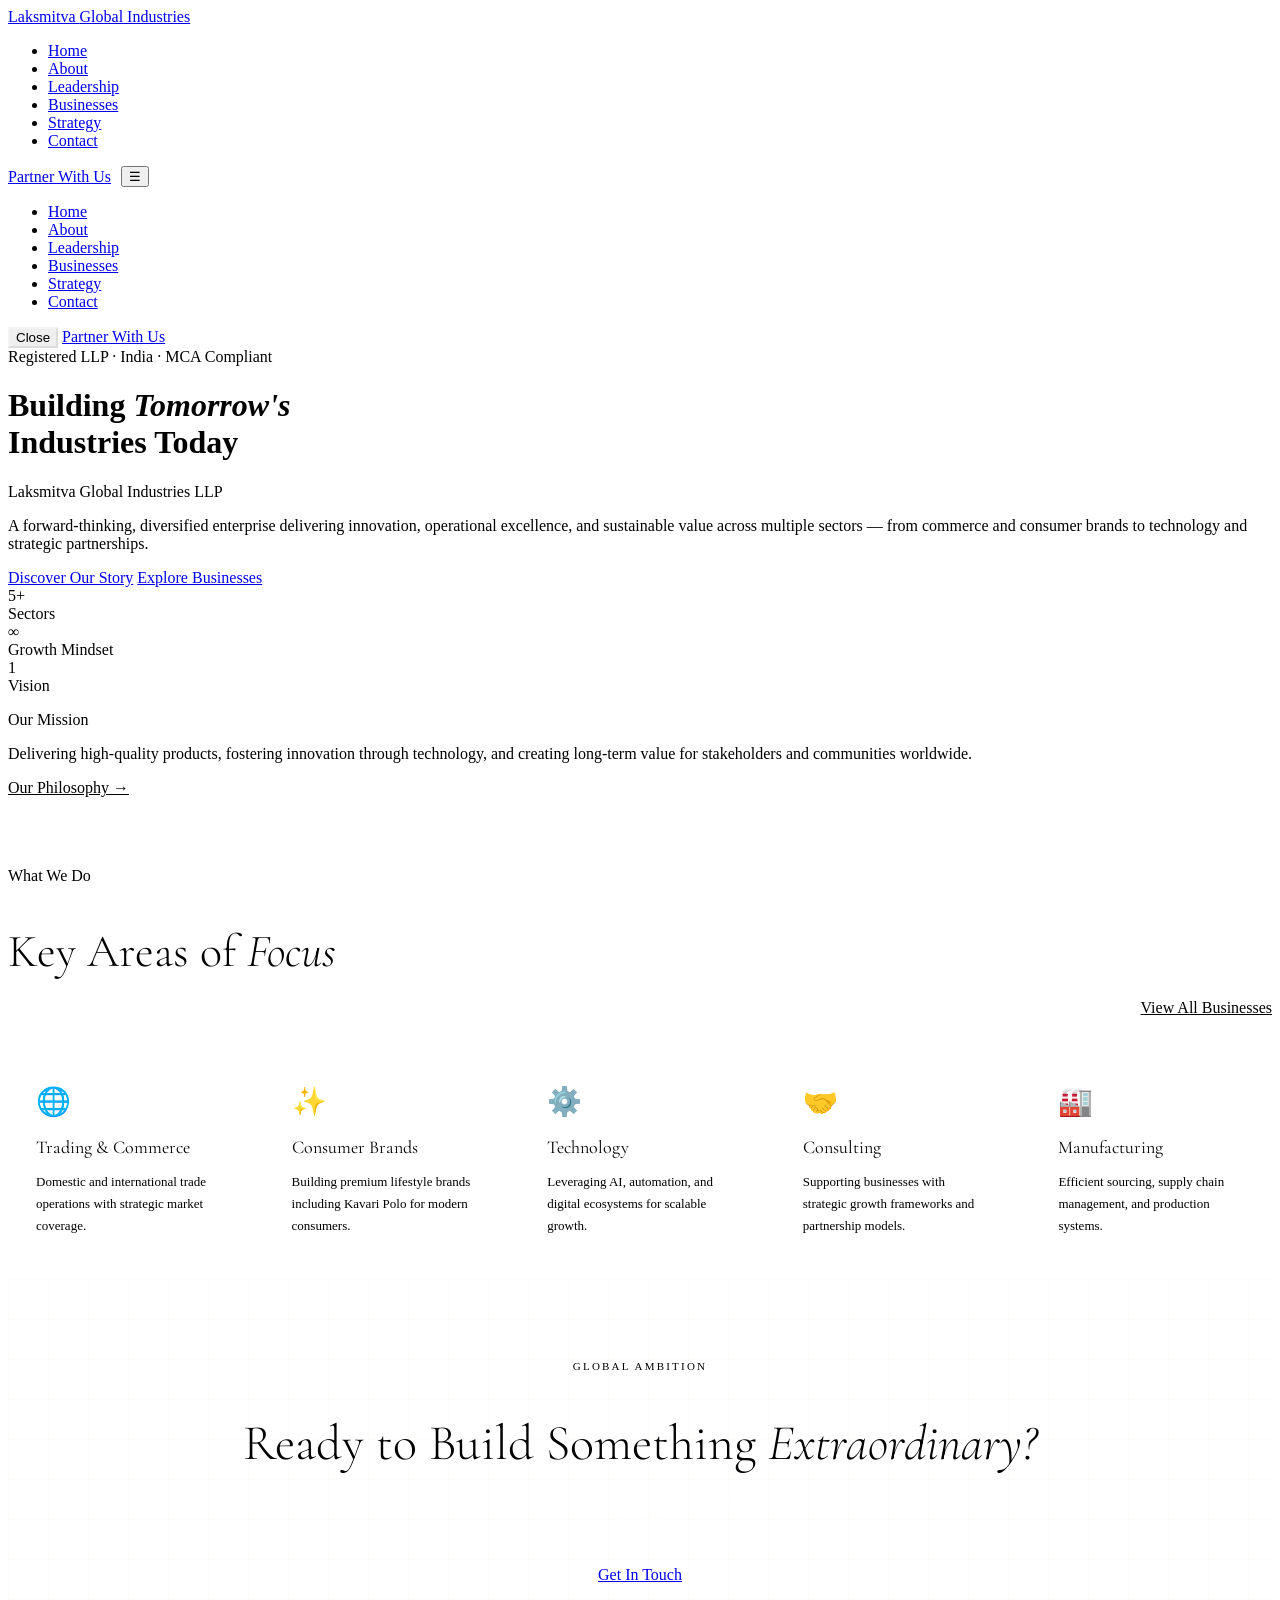
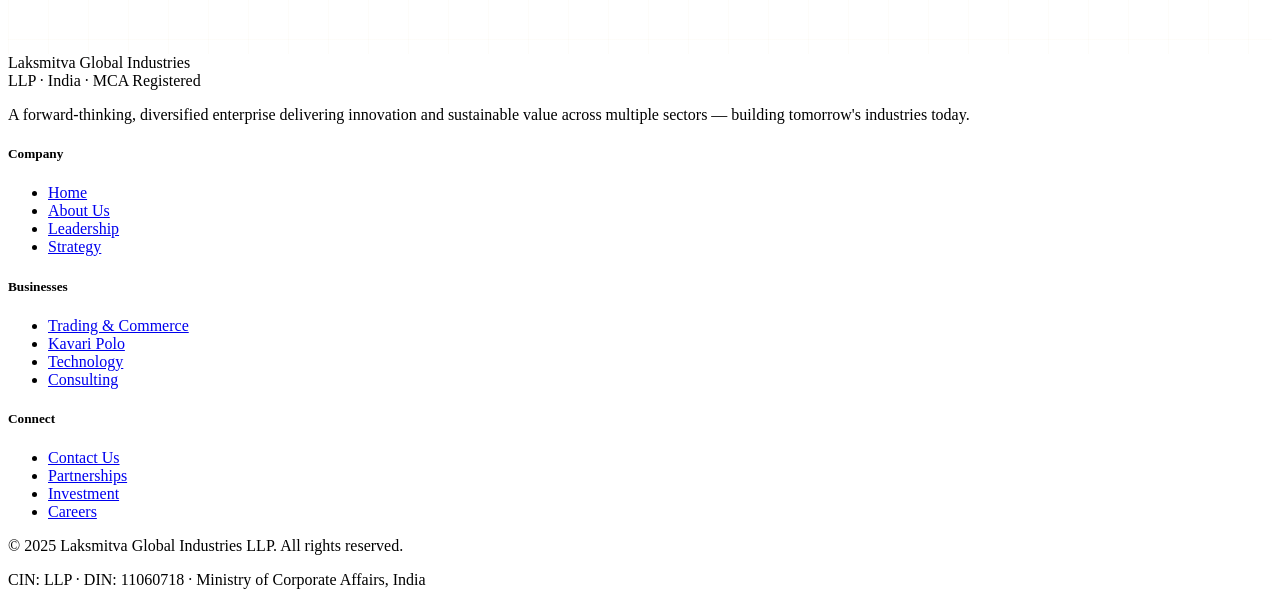
==== commit 643b449f: "Create index.html" ====
--- a/index.html
+++ b/index.html
@@ -1,804 +1,59 @@
 <!DOCTYPE html>
 <html lang="en">
 <head>
-<meta charset="UTF-8" />
-<meta name="viewport" content="width=device-width, initial-scale=1.0" />
-<title>Laksmitva Global Industries LLP</title>
-
-<link rel="preconnect" href="https://fonts.googleapis.com">
-<link rel="preconnect" href="https://fonts.gstatic.com" crossorigin>
-<link href="https://fonts.googleapis.com/css2?family=Cormorant+Garamond:ital,wght@0,300;0,400;0,600;1,300;1,400&family=DM+Sans:wght@300;400;500&family=Playfair+Display:wght@400;700&display=swap" rel="stylesheet">
-
-<style>
-  :root {
-    --gold: #C9A84C;
-    --gold-light: #E8C97A;
-    --gold-pale: #F5EDD6;
-    --navy: #0B1A2E;
-    --navy-mid: #142238;
-    --navy-light: #1E3354;
-    --cream: #FAF7F2;
-    --cream-dark: #F0EBE0;
-    --text-dark: #0B1A2E;
-    --text-mid: #3A4A5C;
-    --text-light: #7A8A9C;
-    --white: #FFFFFF;
-    --border: rgba(201,168,76,0.25);
-
-    --nav-h: 72px;
-    --container: 1120px;
-    --pad-x: clamp(16px, 5vw, 72px);
-  }
-
-  * { margin: 0; padding: 0; box-sizing: border-box; }
-  html { scroll-behavior: smooth; }
-  body {
-    font-family: 'DM Sans', sans-serif;
-    background: var(--cream);
-    color: var(--text-dark);
-    overflow-x: hidden;
-  }
-
-  /* Layout helpers */
-  .container {
-    width: min(var(--container), calc(100% - (var(--pad-x) * 2)));
-    margin: 0 auto;
-  }
-  .section-pad { padding: 80px 0 100px; }
-  .section-hero-pad { padding: 120px 0 80px; }
-  @media (max-width: 700px) {
-    .section-pad { padding: 60px 0 80px; }
-    .section-hero-pad { padding: 110px 0 70px; }
-  }
-
-  /* Fixed nav spacing so content never hides behind it */
-  body { padding-top: var(--nav-h); }
-
-  /* ── NAV ── */
-  nav {
-    position: fixed; top: 0; left: 0; right: 0; z-index: 1000;
-    background: rgba(11,26,46,0.95);
-    backdrop-filter: blur(12px);
-    border-bottom: 1px solid rgba(201,168,76,0.2);
-    height: var(--nav-h);
-  }
-  .nav-inner{
-    height: 100%;
-    display:flex; align-items:center; justify-content:space-between;
-    gap: 16px;
-  }
-  .nav-logo {
-    font-family: 'Cormorant Garamond', serif;
-    font-size: 22px; font-weight: 600;
-    color: var(--gold-light);
-    letter-spacing: 0.04em;
-    cursor: pointer;
-    white-space: nowrap;
-    user-select: none;
-  }
-  .nav-logo span { color: var(--white); font-weight: 300; }
-
-  .nav-links { display: flex; gap: 28px; list-style: none; align-items:center; }
-  .nav-links a {
-    font-size: 13px; letter-spacing: 0.1em; text-transform: uppercase;
-    color: rgba(255,255,255,0.7); text-decoration: none;
-    transition: color 0.2s; cursor: pointer;
-  }
-  .nav-links a:hover { color: var(--gold-light); }
-
-  .nav-cta {
-    background: transparent;
-    border: 1px solid var(--gold);
-    color: var(--gold-light);
-    font-family: 'DM Sans', sans-serif;
-    font-size: 12px; letter-spacing: 0.12em; text-transform: uppercase;
-    padding: 9px 18px;
-    cursor: pointer;
-    transition: all 0.2s;
-    white-space: nowrap;
-  }
-  .nav-cta:hover { background: var(--gold); color: var(--navy); }
-
-  /* Mobile menu */
-  .nav-toggle {
-    display: none;
-    border: 1px solid rgba(255,255,255,0.18);
-    background: transparent;
-    color: rgba(255,255,255,0.85);
-    width: 42px; height: 38px;
-    cursor: pointer;
-  }
-  .nav-toggle:focus { outline: 2px solid rgba(201,168,76,0.5); outline-offset: 2px; }
-
-  .mobile-drawer {
-    display: none;
-    position: fixed;
-    top: var(--nav-h);
-    left: 0; right: 0;
-    background: rgba(11,26,46,0.98);
-    border-bottom: 1px solid rgba(201,168,76,0.2);
-    z-index: 999;
-  }
-  .mobile-drawer .container{
-    padding: 18px 0 20px;
-  }
-  .mobile-links{
-    list-style:none;
-    display:flex;
-    flex-direction:column;
-    gap: 12px;
-  }
-  .mobile-links a{
-    display:block;
-    padding: 12px 12px;
-    border: 1px solid rgba(255,255,255,0.08);
-    text-decoration:none;
-    color: rgba(255,255,255,0.78);
-    font-size: 12px;
-    letter-spacing: 0.12em;
-    text-transform: uppercase;
-  }
-  .mobile-links a:hover{
-    border-color: rgba(201,168,76,0.35);
-    color: var(--gold-light);
-  }
-  .mobile-actions{
-    margin-top: 14px;
-    display:flex;
-    gap: 12px;
-  }
-  .mobile-actions button{
-    flex:1;
-  }
-
-  @media (max-width: 820px){
-    .nav-links { display:none; }
-    .nav-toggle { display:inline-flex; align-items:center; justify-content:center; }
-  }
-  body.menu-open .mobile-drawer { display:block; }
-
-  /* ── SECTIONS ── */
-  section { display: none; }
-  section.active { display: block; }
-
-  /* ── Typography helpers ── */
-  .page-eyebrow {
-    display: flex; align-items: center; gap: 14px; margin-bottom: 18px;
-  }
-  .page-eyebrow-line { width: 36px; height: 1px; background: var(--gold); flex: 0 0 auto; }
-  .page-eyebrow span {
-    font-size: 11px; letter-spacing: 0.2em; text-transform: uppercase;
-    color: var(--gold);
-  }
-  .page-title {
-    font-family: 'Cormorant Garamond', serif;
-    font-size: clamp(34px, 5vw, 62px);
-    font-weight: 300; color: var(--white);
-    line-height: 1.1;
-    max-width: 900px;
-  }
-  .page-title em { font-style: italic; color: var(--gold-light); }
-
-  .btn-primary {
-    background: var(--gold);
-    color: var(--navy);
-    font-family: 'DM Sans', sans-serif;
-    font-size: 12px; letter-spacing: 0.15em; text-transform: uppercase;
-    font-weight: 500;
-    padding: 14px 28px; border: none; cursor: pointer;
-    transition: all 0.25s;
-  }
-  .btn-primary:hover { background: var(--gold-light); transform: translateY(-1px); }
-  .btn-ghost {
-    background: transparent;
-    color: rgba(255,255,255,0.7);
-    font-family: 'DM Sans', sans-serif;
-    font-size: 12px; letter-spacing: 0.15em; text-transform: uppercase;
-    padding: 13px 28px;
-    border: 1px solid rgba(255,255,255,0.2); cursor: pointer;
-    transition: all 0.25s;
-  }
-  .btn-ghost:hover { border-color: var(--gold); color: var(--gold-light); }
-
-  /* ── HOME / HERO ── */
-  #home { background: var(--navy); }
-  .hero {
-    min-height: calc(100vh - var(--nav-h));
-    position: relative;
-    overflow: hidden;
-    display: flex;
-    align-items: center;
-    padding: 60px 0 40px;
-  }
-  .hero-geo {
-    position: absolute; inset: 0;
-    background-image:
-      linear-gradient(rgba(201,168,76,0.04) 1px, transparent 1px),
-      linear-gradient(90deg, rgba(201,168,76,0.04) 1px, transparent 1px);
-    background-size: 60px 60px;
-    pointer-events:none;
-  }
-  .hero-circle {
-    position: absolute; right: -18%; top: 50%; transform: translateY(-50%);
-    width: 680px; height: 680px;
-    border: 1px solid rgba(201,168,76,0.08);
-    border-radius: 50%;
-    pointer-events:none;
-  }
-  .hero-circle::before {
-    content: '';
-    position: absolute; inset: 60px;
-    border: 1px solid rgba(201,168,76,0.12);
-    border-radius: 50%;
-  }
-  .hero-circle::after {
-    content: '';
-    position: absolute; inset: 120px;
-    border: 1px solid rgba(201,168,76,0.18);
-    border-radius: 50%;
-  }
-  .hero-glow {
-    position: absolute; right: 5%; top: 50%; transform: translateY(-50%);
-    width: 420px; height: 420px;
-    background: radial-gradient(circle, rgba(201,168,76,0.12) 0%, transparent 70%);
-    border-radius: 50%;
-    pointer-events:none;
-  }
-
-  .hero-grid{
-    position: relative;
-    z-index: 1;
-    display: grid;
-    grid-template-columns: 1.2fr 0.8fr;
-    gap: 40px;
-    align-items: center;
-  }
-  .hero-content { max-width: 760px; }
-  .hero-eyebrow {
-    display: flex; align-items: center; gap: 14px;
-    margin-bottom: 22px;
-  }
-  .hero-eyebrow-line { width: 40px; height: 1px; background: var(--gold); }
-  .hero-eyebrow span {
-    font-size: 11px; letter-spacing: 0.2em; text-transform: uppercase;
-    color: var(--gold); font-weight: 400;
-  }
-  .hero-title {
-    font-family: 'Cormorant Garamond', serif;
-    font-size: clamp(44px, 6vw, 78px);
-    font-weight: 300; line-height: 1.08;
-    color: var(--white);
-    margin-bottom: 10px;
-  }
-  .hero-title em { font-style: italic; color: var(--gold-light); font-weight: 300; }
-  .hero-sub {
-    font-family: 'Cormorant Garamond', serif;
-    font-size: clamp(24px, 3.5vw, 44px);
-    font-weight: 300;
-    color: rgba(255,255,255,0.55);
-    margin-bottom: 22px;
-    line-height: 1.2;
-  }
-  .hero-desc {
-    font-size: 15px; line-height: 1.8;
-    color: rgba(255,255,255,0.58);
-    max-width: 560px;
-    margin-bottom: 34px;
-    font-weight: 300;
-  }
-  .hero-actions { display: flex; gap: 14px; flex-wrap: wrap; }
-
-  /* Stats are now in normal flow (no overlap) */
-  .hero-stats {
-    display: grid;
-    grid-template-columns: repeat(3, 1fr);
-    gap: 14px;
-    align-content: start;
-  }
-  .stat-card{
-    border: 1px solid rgba(201,168,76,0.18);
-    background: rgba(255,255,255,0.03);
-    padding: 18px 18px;
-  }
-  .stat-num {
-    font-family: 'Cormorant Garamond', serif;
-    font-size: 38px; font-weight: 300;
-    color: var(--gold-light); line-height: 1;
-  }
-  .stat-label {
-    font-size: 11px; letter-spacing: 0.15em; text-transform: uppercase;
-    color: rgba(255,255,255,0.42); margin-top: 8px;
-  }
-
-  @media (max-width: 980px){
-    .hero-grid{ grid-template-columns: 1fr; }
-    .hero-stats{ grid-template-columns: repeat(3, 1fr); }
-    .hero-circle{ right: -45%; }
-  }
-  @media (max-width: 600px){
-    .hero { padding: 46px 0 34px; }
-    .hero-stats{ grid-template-columns: 1fr; }
-  }
-
-  /* ── HOME STRIPS ── */
-  .mission-strip{
-    background: var(--gold);
-    padding: 34px 0;
-  }
-  .mission-row{
-    display:flex; align-items:center; justify-content:space-between; gap: 22px;
-    flex-wrap: wrap;
-  }
-  .mission-row p{ margin:0; }
-  .mission-kicker{
-    font-size: 11px; letter-spacing: 0.2em; text-transform: uppercase;
-    color: var(--navy); opacity: 0.75;
-    margin-bottom: 6px;
-  }
-  .mission-text{
-    font-family:'Cormorant Garamond',serif;
-    font-size: 22px; font-weight:300; line-height:1.4;
-    color: var(--navy);
-    max-width: 720px;
-  }
-
-  /* ── Cards & grids shared ── */
-  .card{
-    background: var(--white);
-    border: 1px solid var(--border);
-  }
-
-  /* ABOUT */
-  #about { background: var(--cream); }
-  .hero-slab{
-    background: var(--navy);
-    position: relative;
-  }
-  .hero-slab::after {
-    content: '';
-    position: absolute; bottom: -2px; left: 0; right: 0; height: 80px;
-    background: var(--cream);
-    clip-path: polygon(0 100%, 100% 100%, 100% 0);
-  }
-  .about-grid { display: grid; grid-template-columns: 1fr 1fr; gap: 56px; align-items: start; }
-  .about-text-lead {
-    font-family: 'Cormorant Garamond', serif;
-    font-size: 26px; font-weight: 300; line-height: 1.5;
-    color: var(--text-dark); margin-bottom: 18px;
-  }
-  .about-text { font-size: 15px; line-height: 1.9; color: var(--text-mid); font-weight: 300; margin-bottom: 16px; }
-
-  .about-vm-card {
-    background: var(--navy);
-    padding: 36px;
-    margin-bottom: 18px;
-    position: relative; overflow: hidden;
-  }
-  .about-vm-card::before {
-    content: '';
-    position: absolute; top: 0; left: 0; width: 3px; height: 100%;
-    background: var(--gold);
-  }
-  .about-vm-card h3 {
-    font-family: 'Cormorant Garamond', serif;
-    font-size: 22px; font-weight: 400;
-    color: var(--gold-light); margin-bottom: 12px;
-    letter-spacing: 0.04em;
-  }
-  .about-vm-card p {
-    font-size: 14px; line-height: 1.8;
-    color: rgba(255,255,255,0.62); font-weight: 300;
-  }
-
-  .values-grid { display: grid; grid-template-columns: repeat(2, 1fr); gap: 18px; margin-top: 44px; }
-  .value-card { padding: 28px 24px; transition: border-color 0.2s, transform 0.2s; }
-  .value-card:hover { border-color: var(--gold); transform: translateY(-3px); }
-  .value-icon {
-    width: 40px; height: 40px;
-    border: 1px solid var(--gold);
-    display: flex; align-items: center; justify-content: center;
-    margin-bottom: 14px;
-  }
-  .value-icon span { color: var(--gold); font-size: 18px; }
-  .value-card h4 {
-    font-family: 'Cormorant Garamond', serif;
-    font-size: 19px; font-weight: 400; margin-bottom: 8px;
-  }
-  .value-card p { font-size: 13px; line-height: 1.7; color: var(--text-mid); font-weight: 300; }
-
-  @media (max-width: 900px){
-    .about-grid{ grid-template-columns: 1fr; }
-    .values-grid{ grid-template-columns: 1fr; }
-  }
-
-  /* LEADERSHIP */
-  #leadership{ background: var(--cream); }
-  .leader-card {
-    display: grid; grid-template-columns: 260px 1fr;
-    overflow: hidden;
-    max-width: 920px;
-    margin: 0 auto 42px;
-    transition: box-shadow 0.3s;
-  }
-  .leader-card:hover { box-shadow: 0 20px 60px rgba(11,26,46,0.1); }
-  .leader-photo {
-    background: var(--navy);
-    display: flex; align-items: center; justify-content: center;
-    padding: 38px 26px;
-    flex-direction: column;
-  }
-  .leader-initials {
-    width: 90px; height: 90px;
-    border: 2px solid var(--gold);
-    border-radius: 50%;
-    display: flex; align-items: center; justify-content: center;
-    font-family: 'Cormorant Garamond', serif;
-    font-size: 30px; font-weight: 300;
-    color: var(--gold-light);
-    margin-bottom: 18px;
-  }
-  .leader-title-plate { text-align: center; }
-  .leader-title-plate h3 {
-    font-family: 'Cormorant Garamond', serif;
-    font-size: 20px; font-weight: 400;
-    color: var(--white); margin-bottom: 6px;
-  }
-  .leader-title-plate span {
-    font-size: 11px; letter-spacing: 0.15em; text-transform: uppercase;
-    color: var(--gold); display: block;
-  }
-  .leader-info { padding: 36px 34px; }
-  .leader-bio { font-size: 15px; line-height: 1.85; color: var(--text-mid); font-weight: 300; margin-bottom: 18px; }
-  .leader-tags { display: flex; flex-wrap: wrap; gap: 10px; }
-  .tag { font-size: 11px; letter-spacing: 0.1em; text-transform: uppercase; color: var(--gold); border: 1px solid var(--border); padding: 6px 14px; }
-
-  .mca-badge {
-    background: var(--navy);
-    border-left: 3px solid var(--gold);
-    padding: 20px 22px;
-    max-width: 920px; margin: 0 auto;
-    display: flex; align-items: flex-start; gap: 14px;
-  }
-  .mca-badge-icon { color: var(--gold); font-size: 26px; line-height: 1; padding-top: 2px; }
-  .mca-badge-text strong {
-    display: block;
-    font-family: 'Cormorant Garamond', serif;
-    font-size: 16px; font-weight: 400;
-    color: var(--gold-light); margin-bottom: 4px;
-  }
-  .mca-badge-text span { font-size: 13px; color: rgba(255,255,255,0.58); }
-
-  @media (max-width: 900px){
-    .leader-card{ grid-template-columns: 1fr; }
-    .leader-info{ padding: 28px 22px; }
-  }
-
-  /* BUSINESSES */
-  #businesses{ background: var(--cream); }
-  .biz-intro {
-    font-family: 'Cormorant Garamond', serif;
-    font-size: 26px; font-weight: 300; line-height: 1.6;
-    color: var(--text-dark); max-width: 760px; margin-bottom: 46px;
-  }
-  .biz-grid {
-    display: grid;
-    grid-template-columns: repeat(3, 1fr);
-    gap: 14px;
-    margin-bottom: 60px;
-  }
-  .biz-card {
-    padding: 36px 28px;
-    position: relative;
-    overflow: hidden;
-    transition: background 0.3s, transform 0.2s, border-color 0.2s;
-  }
-  .biz-card:hover { background: var(--navy); transform: translateY(-2px); border-color: rgba(201,168,76,0.45); }
-  .biz-card:hover .biz-num { color: rgba(201,168,76,0.22); }
-  .biz-card:hover .biz-name { color: var(--gold-light); }
-  .biz-card:hover .biz-desc { color: rgba(255,255,255,0.6); }
-  .biz-card:hover .biz-icon { border-color: var(--gold); color: var(--gold); }
-
-  .biz-num {
-    font-family: 'Cormorant Garamond', serif;
-    font-size: 54px; font-weight: 300; line-height: 1;
-    color: var(--cream-dark);
-    position: absolute; top: 14px; right: 16px;
-    transition: color 0.3s;
-    pointer-events:none;
-  }
-  .biz-icon {
-    width: 48px; height: 48px;
-    border: 1px solid var(--border);
-    display: flex; align-items: center; justify-content: center;
-    font-size: 20px; color: var(--text-mid);
-    margin-bottom: 18px;
-    transition: all 0.3s;
-  }
-  .biz-name {
-    font-family: 'Cormorant Garamond', serif;
-    font-size: 22px; font-weight: 400;
-    margin-bottom: 10px; line-height: 1.2;
-    transition: color 0.3s;
-    padding-right: 58px; /* prevents collision with number */
-  }
-  .biz-desc { font-size: 13px; line-height: 1.8; color: var(--text-mid); font-weight: 300; transition: color 0.3s; }
-
-  @media (max-width: 980px){
-    .biz-grid{ grid-template-columns: repeat(2, 1fr); }
-  }
-  @media (max-width: 580px){
-    .biz-grid{ grid-template-columns: 1fr; }
-  }
-
-  /* Kavari Polo Spotlight */
-  .subsidiary-spotlight {
-    background: var(--navy);
-    padding: 64px 0;
-  }
-  .spotlight-grid{
-    display: grid; grid-template-columns: 1fr 1.15fr; gap: 44px; align-items: center;
-  }
-  .spotlight-label {
-    display: flex; align-items: center; gap: 14px; margin-bottom: 18px;
-  }
-  .spotlight-label-line { width: 36px; height: 1px; background: var(--gold); }
-  .spotlight-label span { font-size: 11px; letter-spacing: 0.2em; text-transform: uppercase; color: var(--gold); }
-  .spotlight-title {
-    font-family: 'Cormorant Garamond', serif;
-    font-size: clamp(32px, 4vw, 50px);
-    font-weight: 300; color: var(--white);
-    line-height: 1.1; margin-bottom: 16px;
-  }
-  .spotlight-title em { font-style: italic; color: var(--gold-light); }
-  .spotlight-desc { font-size: 15px; line-height: 1.85; color: rgba(255,255,255,0.62); font-weight: 300; margin-bottom: 26px; }
-  .spotlight-features { display: grid; grid-template-columns: 1fr 1fr; gap: 16px; }
-  .feat { border-left: 2px solid rgba(201,168,76,0.3); padding-left: 14px; }
-  .feat strong { display: block; font-size: 13px; font-weight: 500; color: var(--gold-light); margin-bottom: 4px; }
-  .feat span { font-size: 12px; color: rgba(255,255,255,0.48); line-height: 1.5; }
-
-  .spotlight-visual { display: flex; flex-direction: column; gap: 14px; }
-  .polo-card-big {
-    background: rgba(201,168,76,0.08);
-    border: 1px solid rgba(201,168,76,0.2);
-    padding: 34px;
-    text-align: center;
-  }
-  .polo-logo { font-family: 'Cormorant Garamond', serif; font-size: 40px; font-weight: 300; letter-spacing: 0.1em; color: var(--gold-light); display: block; margin-bottom: 8px; }
-  .polo-tagline { font-size: 11px; letter-spacing: 0.22em; text-transform: uppercase; color: rgba(201,168,76,0.65); }
-  .polo-tags { display: flex; flex-wrap: wrap; gap: 10px; margin-top: 22px; justify-content: center; }
-  .polo-tag { font-size: 11px; letter-spacing: 0.08em; color: rgba(255,255,255,0.52); border: 1px solid rgba(255,255,255,0.1); padding: 5px 14px; }
-
-  @media (max-width: 980px){
-    .spotlight-grid{ grid-template-columns: 1fr; }
-    .spotlight-features{ grid-template-columns: 1fr; }
-  }
-
-  /* STRATEGY */
-  #strategy{ background: var(--cream); }
-  .strategy-intro {
-    font-family: 'Cormorant Garamond', serif;
-    font-size: 26px; font-weight: 300; line-height: 1.6;
-    color: var(--text-dark); max-width: 820px; margin-bottom: 44px;
-  }
-  .pillars-row { display: grid; grid-template-columns: repeat(4, 1fr); gap: 14px; margin-bottom: 50px; }
-  .pillar { padding: 28px 22px; background: var(--white); border-top: 3px solid var(--gold); transition: transform 0.2s; }
-  .pillar:hover { transform: translateY(-3px); }
-  .pillar-num { font-family: 'Cormorant Garamond', serif; font-size: 44px; font-weight: 300; color: var(--gold-pale); line-height: 1; margin-bottom: 12px; }
-  .pillar h4 { font-family: 'Cormorant Garamond', serif; font-size: 18px; font-weight: 400; margin-bottom: 10px; }
-  .pillar p { font-size: 13px; line-height: 1.7; color: var(--text-mid); font-weight: 300; }
-
-  .two-col {
-    display:grid;
-    grid-template-columns: 1fr 1fr;
-    gap: 44px;
-    align-items: start;
-    margin-bottom: 50px;
-  }
-
-  .timeline-title { font-family: 'Cormorant Garamond', serif; font-size: 32px; font-weight: 300; margin-bottom: 24px; }
-  .timeline { position: relative; padding-left: 44px; }
-  .timeline::before { content: ''; position: absolute; left: 8px; top: 0; bottom: 0; width: 1px; background: var(--border); }
-  .tl-item { position: relative; margin-bottom: 28px; }
-  .tl-dot { position: absolute; left: -44px; top: 6px; width: 12px; height: 12px; border: 2px solid var(--gold); background: var(--cream); border-radius: 50%; }
-  .tl-phase { font-size: 10px; letter-spacing: 0.2em; text-transform: uppercase; color: var(--gold); margin-bottom: 8px; }
-  .tl-item h4 { font-family: 'Cormorant Garamond', serif; font-size: 20px; font-weight: 400; margin-bottom: 8px; }
-  .tl-item p { font-size: 13px; line-height: 1.75; color: var(--text-mid); font-weight: 300; max-width: 620px; }
-
-  @media (max-width: 1100px){
-    .pillars-row{ grid-template-columns: repeat(2, 1fr); }
-  }
-  @media (max-width: 900px){
-    .two-col{ grid-template-columns: 1fr; }
-  }
-  @media (max-width: 600px){
-    .pillars-row{ grid-template-columns: 1fr; }
-  }
-
-  /* Tech Adoption block */
-  .tech-block{
-    background: var(--navy);
-    padding: 44px;
-    border: 1px solid rgba(201,168,76,0.14);
-  }
-  .tech-grid{
-    display:flex;
-    align-items:flex-start;
-    justify-content:space-between;
-    gap: 28px;
-    flex-wrap: wrap;
-  }
-  .tech-left{ max-width: 520px; }
-  .tech-kicker{ font-size:11px; letter-spacing:0.2em; text-transform:uppercase; color: var(--gold); margin-bottom: 14px; }
-  .tech-title{ font-family:'Cormorant Garamond',serif; font-size: 30px; font-weight:300; color: var(--white); line-height:1.25; margin-bottom: 14px; }
-  .tech-title em{ font-style: italic; color: var(--gold-light); }
-  .tech-desc{ font-size:14px; color: rgba(255,255,255,0.55); line-height:1.8; font-weight:300; }
-
-  .tech-cards{
-    display:grid;
-    grid-template-columns: 1fr 1fr;
-    gap: 14px;
-    flex:1;
-    min-width: min(520px, 100%);
-  }
-  .tech-card{
-    background: rgba(255,255,255,0.04);
-    padding: 20px;
-    border: 1px solid rgba(201,168,76,0.15);
-  }
-  .tech-card h5{ font-size:14px; color: var(--gold-light); margin-bottom: 8px; font-weight: 400; }
-  .tech-card p{ font-size:12px; color: rgba(255,255,255,0.45); line-height:1.7; }
-
-  @media (max-width: 700px){
-    .tech-block{ padding: 28px 22px; }
-    .tech-cards{ grid-template-columns: 1fr; min-width: 100%; }
-  }
-
-  /* CONTACT */
-  #contact { background: var(--cream); }
-  .contact-grid { display: grid; grid-template-columns: 1fr 1fr; gap: 44px; }
-  .contact-info-lead { font-family: 'Cormorant Garamond', serif; font-size: 26px; font-weight: 300; line-height: 1.5; margin-bottom: 22px; }
-  .contact-detail { display: flex; gap: 14px; margin-bottom: 18px; align-items: flex-start; }
-  .contact-detail-icon {
-    width: 44px; height: 44px; flex-shrink: 0;
-    border: 1px solid var(--border);
-    display: flex; align-items: center; justify-content: center;
-    color: var(--gold); font-size: 18px;
-    background: var(--white);
-  }
-  .contact-detail-text strong { display: block; font-size: 12px; letter-spacing: 0.1em; text-transform: uppercase; color: var(--text-mid); margin-bottom: 5px; }
-  .contact-detail-text span { font-size: 15px; color: var(--text-dark); line-height: 1.5; }
-
-  .contact-form .card{ padding: 22px; }
-  .form-row { margin-bottom: 18px; }
-  .form-row label { display: block; font-size: 11px; letter-spacing: 0.15em; text-transform: uppercase; color: var(--text-mid); margin-bottom: 10px; }
-  .form-row input, .form-row textarea, .form-row select {
-    width: 100%;
-    background: var(--white);
-    border: 1px solid var(--border);
-    padding: 14px 16px;
-    font-family: 'DM Sans', sans-serif;
-    font-size: 14px; color: var(--text-dark);
-    outline: none;
-    transition: border-color 0.2s;
-    appearance: none;
-    border-radius: 0;
-  }
-  .form-row input:focus, .form-row textarea:focus, .form-row select:focus { border-color: var(--gold); }
-  .form-row textarea { resize: vertical; min-height: 120px; }
-  .form-2col { display: grid; grid-template-columns: 1fr 1fr; gap: 14px; }
-
-  .form-submit {
-    background: var(--navy);
-    color: var(--gold-light);
-    font-family: 'DM Sans', sans-serif;
-    font-size: 12px; letter-spacing: 0.15em; text-transform: uppercase;
-    font-weight: 500;
-    padding: 16px 22px; border: 1px solid var(--gold);
-    cursor: pointer; width: 100%;
-    transition: all 0.25s;
-  }
-  .form-submit:hover { background: var(--gold); color: var(--navy); }
-
-  .form-msg { display: none; margin-top: 14px; padding: 14px 16px; font-size: 13px; }
-  .form-msg.success { background: #e8f5e9; border-left: 3px solid #4caf50; color: #2e7d32; }
-
-  @media (max-width: 900px){
-    .contact-grid{ grid-template-columns: 1fr; }
-    .form-2col{ grid-template-columns: 1fr; }
-  }
-
-  /* FOOTER */
-  footer {
-    background: var(--navy);
-    padding: 60px 0 36px;
-    border-top: 1px solid rgba(201,168,76,0.15);
-  }
-  .footer-top {
-    display: grid;
-    grid-template-columns: 1.5fr 1fr 1fr 1fr;
-    gap: 32px;
-    padding-bottom: 34px;
-    border-bottom: 1px solid rgba(255,255,255,0.06);
-    margin-bottom: 24px;
-  }
-  .footer-logo { font-family: 'Cormorant Garamond', serif; font-size: 20px; font-weight: 600; letter-spacing: 0.04em; color: var(--gold-light); margin-bottom: 6px; }
-  .footer-logo span { color: rgba(255,255,255,0.5); font-weight: 300; }
-  .footer-tagline { font-size: 11px; letter-spacing: 0.12em; text-transform: uppercase; color: rgba(255,255,255,0.3); margin: 4px 0 14px; }
-  .footer-brand p { font-size: 13px; line-height: 1.8; color: rgba(255,255,255,0.42); font-weight: 300; }
-
-  .footer-col h5 { font-size: 11px; letter-spacing: 0.18em; text-transform: uppercase; color: var(--gold); margin-bottom: 16px; }
-  .footer-col ul { list-style: none; }
-  .footer-col ul li { margin-bottom: 10px; }
-  .footer-col ul li a { font-size: 13px; color: rgba(255,255,255,0.48); text-decoration: none; cursor: pointer; transition: color 0.2s; }
-  .footer-col ul li a:hover { color: var(--gold-light); }
-
-  .footer-bottom {
-    display: flex; justify-content: space-between; align-items: center;
-    flex-wrap: wrap; gap: 12px;
-  }
-  .footer-bottom p { font-size: 12px; color: rgba(255,255,255,0.25); }
-  .footer-bottom .reg { font-size: 11px; color: rgba(255,255,255,0.2); letter-spacing: 0.06em; }
-
-  @media (max-width: 980px){
-    .footer-top{ grid-template-columns: 1fr 1fr; }
-  }
-  @media (max-width: 600px){
-    .footer-top{ grid-template-columns: 1fr; }
-  }
-
-  /* Animations */
-  @keyframes fadeUp { from { opacity: 0; transform: translateY(24px); } to { opacity: 1; transform: translateY(0); } }
-  .fade-up { animation: fadeUp 0.7s ease both; }
-  .fade-up-2 { animation: fadeUp 0.7s 0.15s ease both; }
-  .fade-up-3 { animation: fadeUp 0.7s 0.3s ease both; }
-  .fade-up-4 { animation: fadeUp 0.7s 0.45s ease both; }
-</style>
+  <meta charset="UTF-8" />
+  <meta name="viewport" content="width=device-width, initial-scale=1.0" />
+  <title>Laksmitva Global Industries LLP</title>
+  <meta name="description" content="Laksmitva Global Industries LLP — a forward-thinking, diversified enterprise delivering innovation, operational excellence, and sustainable value across multiple sectors." />
+
+  <link rel="preconnect" href="https://fonts.googleapis.com">
+  <link rel="preconnect" href="https://fonts.gstatic.com" crossorigin>
+  <link href="https://fonts.googleapis.com/css2?family=Cormorant+Garamond:ital,wght@0,300;0,400;0,600;1,300;1,400&family=DM+Sans:wght@300;400;500&display=swap" rel="stylesheet">
+  <link rel="stylesheet" href="./assets/style.css" />
 </head>
-
 <body>
 
-<!-- NAV -->
-<nav id="mainNav" aria-label="Primary navigation">
-  <div class="container nav-inner">
-    <div class="nav-logo" onclick="showPage('home')">Laksmitva <span>Global Industries</span></div>
-
-    <ul class="nav-links" aria-label="Desktop navigation">
-      <li><a onclick="showPage('home')">Home</a></li>
-      <li><a onclick="showPage('about')">About</a></li>
-      <li><a onclick="showPage('leadership')">Leadership</a></li>
-      <li><a onclick="showPage('businesses')">Businesses</a></li>
-      <li><a onclick="showPage('strategy')">Strategy</a></li>
-      <li><a onclick="showPage('contact')">Contact</a></li>
-    </ul>
-
-    <div style="display:flex; gap:10px; align-items:center;">
-      <button class="nav-cta" onclick="showPage('contact')">Partner With Us</button>
-      <button class="nav-toggle" id="navToggle" aria-label="Open menu" aria-expanded="false">☰</button>
+  <!-- NAV -->
+  <nav id="mainNav" aria-label="Primary navigation">
+    <div class="container nav-inner">
+      <a class="nav-logo" href="./index.html">Laksmitva <span>Global Industries</span></a>
+
+      <ul class="nav-links" aria-label="Desktop navigation">
+        <li><a data-nav href="./index.html">Home</a></li>
+        <li><a data-nav href="./about.html">About</a></li>
+        <li><a data-nav href="./leadership.html">Leadership</a></li>
+        <li><a data-nav href="./businesses.html">Businesses</a></li>
+        <li><a data-nav href="./strategy.html">Strategy</a></li>
+        <li><a data-nav href="./contact.html">Contact</a></li>
+      </ul>
+
+      <div style="display:flex; gap:10px; align-items:center;">
+        <a class="nav-cta" href="./contact.html">Partner With Us</a>
+        <button class="nav-toggle" id="navToggle" aria-label="Open menu" aria-expanded="false" type="button">☰</button>
+      </div>
+    </div>
+  </nav>
+
+  <!-- Mobile drawer -->
+  <div class="mobile-drawer" id="mobileDrawer" aria-label="Mobile navigation">
+    <div class="container">
+      <ul class="mobile-links">
+        <li><a data-nav href="./index.html">Home</a></li>
+        <li><a data-nav href="./about.html">About</a></li>
+        <li><a data-nav href="./leadership.html">Leadership</a></li>
+        <li><a data-nav href="./businesses.html">Businesses</a></li>
+        <li><a data-nav href="./strategy.html">Strategy</a></li>
+        <li><a data-nav href="./contact.html">Contact</a></li>
+      </ul>
+      <div class="mobile-actions">
+        <button class="btn-ghost" type="button" onclick="document.body.classList.remove('menu-open')" style="border-color: rgba(255,255,255,0.25);">Close</button>
+        <a class="btn-primary" href="./contact.html">Partner With Us</a>
+      </div>
     </div>
   </div>
-</nav>
-
-<!-- Mobile drawer -->
-<div class="mobile-drawer" id="mobileDrawer" aria-label="Mobile navigation">
-  <div class="container">
-    <ul class="mobile-links">
-      <li><a onclick="showPage('home')">Home</a></li>
-      <li><a onclick="showPage('about')">About</a></li>
-      <li><a onclick="showPage('leadership')">Leadership</a></li>
-      <li><a onclick="showPage('businesses')">Businesses</a></li>
-      <li><a onclick="showPage('strategy')">Strategy</a></li>
-      <li><a onclick="showPage('contact')">Contact</a></li>
-    </ul>
-    <div class="mobile-actions">
-      <button class="btn-ghost" onclick="toggleMenu(false)" style="border-color: rgba(255,255,255,0.25);">Close</button>
-      <button class="btn-primary" onclick="showPage('contact')">Partner With Us</button>
-    </div>
-  </div>
-</div>
-
-<!-- ═══════════════ HOME ═══════════════ -->
-<section id="home" class="active">
-  <div class="hero">
+
+  <!-- HERO -->
+  <header class="hero">
     <div class="hero-geo"></div>
     <div class="hero-circle"></div>
     <div class="hero-glow"></div>
@@ -817,8 +72,8 @@
           technology and strategic partnerships.
         </p>
         <div class="hero-actions fade-up-4">
-          <button class="btn-primary" onclick="showPage('about')">Discover Our Story</button>
-          <button class="btn-ghost" onclick="showPage('businesses')">Explore Businesses</button>
+          <a class="btn-primary" href="./about.html">Discover Our Story</a>
+          <a class="btn-ghost" href="./businesses.html">Explore Businesses</a>
         </div>
       </div>
 
@@ -837,10 +92,10 @@
         </div>
       </div>
     </div>
-  </div>
+  </header>
 
   <!-- Mission Strip -->
-  <div class="mission-strip">
+  <section class="mission-strip" aria-label="Mission">
     <div class="container mission-row">
       <div>
         <p class="mission-kicker">Our Mission</p>
@@ -849,14 +104,12 @@
           long-term value for stakeholders and communities worldwide.
         </p>
       </div>
-      <button class="btn-primary" style="background:var(--navy); color:var(--gold-light);" onclick="showPage('about')">
-        Our Philosophy →
-      </button>
-    </div>
-  </div>
+      <a class="btn-primary" href="./about.html" style="background:var(--navy); color:var(--gold-light);">Our Philosophy →</a>
+    </div>
+  </section>
 
   <!-- Sectors Preview -->
-  <div style="background:var(--cream); padding: 80px 0;">
+  <section class="section-pad" style="padding-top: 70px;">
     <div class="container">
       <div style="display:flex; align-items:flex-end; justify-content:space-between; margin-bottom: 40px; flex-wrap:wrap; gap: 14px;">
         <div>
@@ -868,43 +121,41 @@
             Key Areas of <em style="font-style:italic; color:var(--gold);">Focus</em>
           </h2>
         </div>
-        <button class="btn-ghost" style="color:var(--text-mid); border-color:var(--border);" onclick="showPage('businesses')">
-          View All Businesses
-        </button>
+        <a class="btn-ghost" href="./businesses.html" style="color:var(--text-mid); border-color:var(--border);">View All Businesses</a>
       </div>
 
       <div style="display:grid; grid-template-columns:repeat(auto-fit,minmax(220px,1fr)); gap: 14px;">
         <div class="card" style="padding:28px; border-top:2px solid var(--gold);">
           <div style="font-size:28px; margin-bottom:14px;">🌐</div>
-          <h4 style="font-family:'Cormorant Garamond',serif; font-size:18px; font-weight:400; margin-bottom:8px;">Trading & Commerce</h4>
+          <h3 style="font-family:'Cormorant Garamond',serif; font-size:18px; font-weight:400; margin-bottom:8px;">Trading & Commerce</h3>
           <p style="font-size:13px; color:var(--text-mid); line-height:1.7; font-weight:300;">Domestic and international trade operations with strategic market coverage.</p>
         </div>
         <div class="card" style="padding:28px; border-top:2px solid var(--gold);">
           <div style="font-size:28px; margin-bottom:14px;">✨</div>
-          <h4 style="font-family:'Cormorant Garamond',serif; font-size:18px; font-weight:400; margin-bottom:8px;">Consumer Brands</h4>
+          <h3 style="font-family:'Cormorant Garamond',serif; font-size:18px; font-weight:400; margin-bottom:8px;">Consumer Brands</h3>
           <p style="font-size:13px; color:var(--text-mid); line-height:1.7; font-weight:300;">Building premium lifestyle brands including Kavari Polo for modern consumers.</p>
         </div>
         <div class="card" style="padding:28px; border-top:2px solid var(--gold);">
           <div style="font-size:28px; margin-bottom:14px;">⚙️</div>
-          <h4 style="font-family:'Cormorant Garamond',serif; font-size:18px; font-weight:400; margin-bottom:8px;">Technology</h4>
+          <h3 style="font-family:'Cormorant Garamond',serif; font-size:18px; font-weight:400; margin-bottom:8px;">Technology</h3>
           <p style="font-size:13px; color:var(--text-mid); line-height:1.7; font-weight:300;">Leveraging AI, automation, and digital ecosystems for scalable growth.</p>
         </div>
         <div class="card" style="padding:28px; border-top:2px solid var(--gold);">
           <div style="font-size:28px; margin-bottom:14px;">🤝</div>
-          <h4 style="font-family:'Cormorant Garamond',serif; font-size:18px; font-weight:400; margin-bottom:8px;">Consulting</h4>
+          <h3 style="font-family:'Cormorant Garamond',serif; font-size:18px; font-weight:400; margin-bottom:8px;">Consulting</h3>
           <p style="font-size:13px; color:var(--text-mid); line-height:1.7; font-weight:300;">Supporting businesses with strategic growth frameworks and partnership models.</p>
         </div>
         <div class="card" style="padding:28px; border-top:2px solid var(--gold);">
           <div style="font-size:28px; margin-bottom:14px;">🏭</div>
-          <h4 style="font-family:'Cormorant Garamond',serif; font-size:18px; font-weight:400; margin-bottom:8px;">Manufacturing</h4>
+          <h3 style="font-family:'Cormorant Garamond',serif; font-size:18px; font-weight:400; margin-bottom:8px;">Manufacturing</h3>
           <p style="font-size:13px; color:var(--text-mid); line-height:1.7; font-weight:300;">Efficient sourcing, supply chain management, and production systems.</p>
         </div>
       </div>
     </div>
-  </div>
+  </section>
 
   <!-- CTA Banner -->
-  <div style="background:var(--navy-mid); padding: 70px 0; text-align:center; position:relative; overflow:hidden;">
+  <section style="background:var(--navy-mid); padding: 70px 0; text-align:center; position:relative; overflow:hidden;">
     <div style="position:absolute; inset:0; background-image:linear-gradient(rgba(201,168,76,0.03) 1px, transparent 1px),linear-gradient(90deg,rgba(201,168,76,0.03) 1px,transparent 1px); background-size:40px 40px;"></div>
     <div class="container" style="position:relative; z-index:1;">
       <p style="font-size:11px; letter-spacing:0.2em; text-transform:uppercase; color:var(--gold); margin-bottom:16px;">Global Ambition</p>
@@ -914,656 +165,55 @@
       <p style="font-size:15px; color:rgba(255,255,255,0.55); max-width:560px; margin:0 auto 30px; line-height:1.7; font-weight:300;">
         Join hands with Laksmitva Global Industries for strategic partnerships, investment opportunities, and collaborative ventures.
       </p>
-      <button class="btn-primary" onclick="showPage('contact')">Get In Touch</button>
-    </div>
-  </div>
-</section>
-
-<!-- ═══════════════ ABOUT ═══════════════ -->
-<section id="about">
-  <div class="hero-slab section-hero-pad">
+      <a class="btn-primary" href="./contact.html">Get In Touch</a>
+    </div>
+  </section>
+
+  <!-- FOOTER -->
+  <footer>
     <div class="container">
-      <div class="page-eyebrow"><div class="page-eyebrow-line"></div><span>Who We Are</span></div>
-      <h1 class="page-title">About <em>Laksmitva</em><br>Global Industries</h1>
-    </div>
-  </div>
-
-  <div class="section-pad">
-    <div class="container">
-      <div class="about-grid">
-        <div>
-          <p class="about-text-lead">
-            A diversified enterprise built on the conviction that innovation, sustainability, and human potential are the true engines of lasting growth.
-          </p>
-          <p class="about-text">
-            Laksmitva Global Industries LLP is a forward-thinking, multi-sector enterprise registered with the Ministry of Corporate Affairs, India. Founded with a vision to integrate modern business practices, cutting-edge technology, and strategic partnerships, we are committed to creating sustainable growth and long-term impact across domestic and global markets.
-          </p>
-          <p class="about-text">
-            Our approach combines operational excellence with future-ready innovation — whether we're building premium consumer brands like Kavari Polo, enabling international trade operations, or helping partner businesses scale through strategic consulting. We believe that the companies of tomorrow will be those that balance profit with purpose.
-          </p>
-          <p class="about-text">
-            With a strong foundation in entrepreneurship and leadership, we position ourselves as dynamic players across multiple verticals, continuously adapting to market trends while staying anchored in our core philosophy: deliver quality, drive innovation, build for the long term.
-          </p>
-
-          <div style="margin-top:28px; padding:26px; background:var(--gold-pale); border-left:3px solid var(--gold);">
-            <p style="font-family:'Cormorant Garamond',serif; font-size:20px; font-weight:300; font-style:italic; line-height:1.5; color:var(--text-dark);">
-              "To become a globally recognized enterprise that drives innovation, creates value, and contributes meaningfully to economic and social development."
-            </p>
-            <p style="font-size:12px; letter-spacing:0.1em; text-transform:uppercase; color:var(--gold); margin-top:12px;">— Our Vision</p>
-          </div>
-        </div>
-
-        <div>
-          <div class="about-vm-card">
-            <h3>Our Vision</h3>
-            <p>To become a globally recognized enterprise that drives innovation, creates value, and contributes meaningfully to economic and social development — spanning continents and industries with integrity and purpose.</p>
-          </div>
-          <div class="about-vm-card">
-            <h3>Our Mission</h3>
-            <p>Deliver high-quality products and services across industries. Build sustainable and scalable business models. Foster innovation through technology and strategic thinking. Create long-term value for all stakeholders and the communities we serve.</p>
-          </div>
-
-          <div class="card" style="background:var(--cream-dark); padding:26px;">
-            <h4 style="font-family:'Cormorant Garamond',serif; font-size:18px; font-weight:400; margin-bottom:12px; color:var(--text-dark);">Legal Standing</h4>
-            <p style="font-size:13px; color:var(--text-mid); line-height:1.75; font-weight:300;">
-              Registered as a Limited Liability Partnership (LLP) under the Ministry of Corporate Affairs, Government of India. Operating with full regulatory compliance and transparent governance under the LLP Act, 2008.
-            </p>
-            <div style="margin-top:14px; display:flex; gap:10px; flex-wrap:wrap;">
-              <span style="font-size:11px; color:var(--gold); border:1px solid var(--border); padding:5px 12px; letter-spacing:0.08em;">MCA Registered</span>
-              <span style="font-size:11px; color:var(--gold); border:1px solid var(--border); padding:5px 12px; letter-spacing:0.08em;">LLP Act 2008</span>
-              <span style="font-size:11px; color:var(--gold); border:1px solid var(--border); padding:5px 12px; letter-spacing:0.08em;">India Compliant</span>
-            </div>
-          </div>
-        </div>
-      </div>
-
-      <!-- Core Values -->
-      <div style="margin-top:60px;">
-        <div style="text-align:center; margin-bottom:34px;">
-          <div class="page-eyebrow" style="justify-content:center;">
-            <div class="page-eyebrow-line"></div>
-            <span>Core Philosophy</span>
-            <div class="page-eyebrow-line"></div>
-          </div>
-          <h2 style="font-family:'Cormorant Garamond',serif; font-size:clamp(26px,3.5vw,40px); font-weight:300;">What We Stand For</h2>
-        </div>
-
-        <div class="values-grid">
-          <div class="card value-card">
-            <div class="value-icon"><span>💡</span></div>
-            <h4>Innovation First</h4>
-            <p>Continuously adapting to new technologies and market trends. We invest in future-ready solutions that keep our ventures and partners at the leading edge of their industries.</p>
-          </div>
-          <div class="card value-card">
-            <div class="value-icon"><span>🌿</span></div>
-            <h4>Sustainability</h4>
-            <p>Building businesses that are environmentally responsible and socially conscious. Long-term thinking means accounting for the world our children will inherit.</p>
-          </div>
-          <div class="card value-card">
-            <div class="value-icon"><span>🏆</span></div>
-            <h4>Excellence</h4>
-            <p>Maintaining the highest standards in execution, delivery, and customer experience. We measure ourselves not just by growth metrics, but by the quality of every interaction.</p>
-          </div>
-          <div class="card value-card">
-            <div class="value-icon"><span>📈</span></div>
-            <h4>Growth Mindset</h4>
-            <p>Expanding across industries with a long-term vision, embracing challenges as learning opportunities, and building teams that are hungry for knowledge and impact.</p>
-          </div>
-        </div>
-      </div>
-    </div>
-  </div>
-</section>
-
-<!-- ═══════════════ LEADERSHIP ═══════════════ -->
-<section id="leadership">
-  <div class="hero-slab section-hero-pad">
-    <div class="container">
-      <div class="page-eyebrow"><div class="page-eyebrow-line"></div><span>The People Behind the Vision</span></div>
-      <h1 class="page-title">Our <em>Leadership</em></h1>
-    </div>
-  </div>
-
-  <div class="section-pad">
-    <div class="container">
-      <div class="card leader-card">
-        <div class="leader-photo">
-          <div class="leader-initials">PG</div>
-          <div class="leader-title-plate">
-            <h3>Parth Gaur</h3>
-            <span>Designated Partner</span>
-          </div>
-        </div>
-        <div class="leader-info">
-          <p class="leader-bio">Parth Gaur is the Designated Partner and driving force behind Laksmitva Global Industries LLP, registered with the Ministry of Corporate Affairs, India (DIN: 11060718). With a strong foundation in entrepreneurship and a forward-looking business vision, Parth has built Laksmitva Global Industries from the ground up into a diversified, multi-sector enterprise.</p>
-          <p class="leader-bio">His philosophy centers on blending modern business strategy with technological innovation, creating ventures that are not just profitable but purposeful. From consumer brand development (Kavari Polo) to international trade and strategic consulting, Parth's leadership embodies the growth mindset at the heart of the company's culture.</p>
-          <p class="leader-bio">Under his stewardship, Laksmitva Global Industries continues to expand its portfolio, forge strategic partnerships, and position itself as a credible player in both domestic and global markets.</p>
-          <div class="leader-tags">
-            <span class="tag">Entrepreneurship</span>
-            <span class="tag">Strategic Vision</span>
-            <span class="tag">Brand Building</span>
-            <span class="tag">Global Commerce</span>
-            <span class="tag">Technology Integration</span>
-          </div>
-        </div>
-      </div>
-
-      <div class="mca-badge">
-        <div class="mca-badge-icon">🏛️</div>
-        <div class="mca-badge-text">
-          <strong>Ministry of Corporate Affairs — Registered Entity</strong>
-          <span>Laksmitva Global Industries LLP is officially registered with the MCA, Government of India. DIN: 11060718 · LLP Act, 2008 · Fully Compliant</span>
-        </div>
-      </div>
-
-      <div style="margin-top:50px; background:var(--navy); padding:44px; border: 1px solid rgba(201,168,76,0.14);">
-        <div style="text-align:center; margin-bottom:28px;">
-          <h2 style="font-family:'Cormorant Garamond',serif; font-size:clamp(24px,3vw,36px); font-weight:300; color:var(--white);">
-            Leadership <em style="font-style:italic; color:var(--gold-light);">Philosophy</em>
-          </h2>
-        </div>
-
-        <div style="display:grid; grid-template-columns:repeat(auto-fit,minmax(220px,1fr)); gap:14px;">
-          <div style="background:rgba(255,255,255,0.04); padding:24px; border-top:2px solid var(--gold);">
-            <p style="font-size:26px; margin-bottom:10px;">🎯</p>
-            <h4 style="font-family:'Cormorant Garamond',serif; font-size:18px; color:var(--gold-light); margin-bottom:8px; font-weight:400;">Purpose-Driven</h4>
-            <p style="font-size:13px; color:rgba(255,255,255,0.55); line-height:1.7; font-weight:300;">Every decision at Laksmitva is made with a dual lens: commercial success and meaningful contribution to society.</p>
-          </div>
-          <div style="background:rgba(255,255,255,0.04); padding:24px; border-top:2px solid var(--gold);">
-            <p style="font-size:26px; margin-bottom:10px;">🤝</p>
-            <h4 style="font-family:'Cormorant Garamond',serif; font-size:18px; color:var(--gold-light); margin-bottom:8px; font-weight:400;">Stakeholder First</h4>
-            <p style="font-size:13px; color:rgba(255,255,255,0.55); line-height:1.7; font-weight:300;">Partners, clients, employees, and communities are at the center of all strategic thinking and execution.</p>
-          </div>
-          <div style="background:rgba(255,255,255,0.04); padding:24px; border-top:2px solid var(--gold);">
-            <p style="font-size:26px; margin-bottom:10px;">🔭</p>
-            <h4 style="font-family:'Cormorant Garamond',serif; font-size:18px; color:var(--gold-light); margin-bottom:8px; font-weight:400;">Long-Term Vision</h4>
-            <p style="font-size:13px; color:rgba(255,255,255,0.55); line-height:1.7; font-weight:300;">Building companies that outlast trends — structured for decade-long value creation rather than short-term gains.</p>
-          </div>
-          <div style="background:rgba(255,255,255,0.04); padding:24px; border-top:2px solid var(--gold);">
-            <p style="font-size:26px; margin-bottom:10px;">⚡</p>
-            <h4 style="font-family:'Cormorant Garamond',serif; font-size:18px; color:var(--gold-light); margin-bottom:8px; font-weight:400;">Agile Execution</h4>
-            <p style="font-size:13px; color:rgba(255,255,255,0.55); line-height:1.7; font-weight:300;">Responding swiftly to market dynamics while maintaining strategic coherence and operational discipline.</p>
-          </div>
-        </div>
-      </div>
-    </div>
-  </div>
-</section>
-
-<!-- ═══════════════ BUSINESSES ═══════════════ -->
-<section id="businesses">
-  <div class="hero-slab section-hero-pad">
-    <div class="container">
-      <div class="page-eyebrow"><div class="page-eyebrow-line"></div><span>Our Portfolio</span></div>
-      <h1 class="page-title">Business <em>Verticals</em> &<br>Subsidiaries</h1>
-    </div>
-  </div>
-
-  <div class="section-pad">
-    <div class="container">
-      <p class="biz-intro">
-        From international trade to premium consumer brands, our portfolio is carefully curated to represent complementary growth opportunities across high-potential sectors.
-      </p>
-
-      <div class="biz-grid">
-        <div class="card biz-card">
-          <div class="biz-num">01</div>
-          <div class="biz-icon">🌐</div>
-          <div class="biz-name">Trading & Commerce</div>
-          <p class="biz-desc">End-to-end domestic and international trade operations. We connect suppliers, distributors, and buyers across borders, handling logistics, compliance, and market entry strategy for seamless commercial flow.</p>
-        </div>
-        <div class="card biz-card">
-          <div class="biz-num">02</div>
-          <div class="biz-icon">👕</div>
-          <div class="biz-name">Consumer & Lifestyle Brands</div>
-          <p class="biz-desc">Development and management of modern consumer brands tailored for today's discerning customers. Our flagship brand Kavari Polo represents our vision for premium lifestyle products with an authentic identity.</p>
-        </div>
-        <div class="card biz-card">
-          <div class="biz-num">03</div>
-          <div class="biz-icon">🤖</div>
-          <div class="biz-name">Technology Integration</div>
-          <p class="biz-desc">Leveraging AI, automation, and digital ecosystems to build scalable infrastructure. We help our ventures and partners adopt the right technologies at the right time for maximum competitive advantage.</p>
-        </div>
-        <div class="card biz-card">
-          <div class="biz-num">04</div>
-          <div class="biz-icon">🏭</div>
-          <div class="biz-name">Manufacturing & Supply Chain</div>
-          <p class="biz-desc">Efficient sourcing, production systems, and supply chain management. We partner with manufacturers to deliver quality at scale while maintaining cost discipline and ethical sourcing standards.</p>
-        </div>
-        <div class="card biz-card">
-          <div class="biz-num">05</div>
-          <div class="biz-icon">📊</div>
-          <div class="biz-name">Consulting & Strategy</div>
-          <p class="biz-desc">Supporting businesses with actionable growth strategies, market entry frameworks, and operational improvement. Our consulting arm brings real-world entrepreneurial experience to every engagement.</p>
-        </div>
-        <div class="card biz-card">
-          <div class="biz-num">06</div>
-          <div class="biz-icon">🤝</div>
-          <div class="biz-name">Strategic Partnerships</div>
-          <p class="biz-desc">Identifying, structuring, and managing high-value partnerships across industries and geographies. We create win-win alliances that accelerate growth for all parties involved.</p>
-        </div>
-      </div>
-    </div>
-
-    <!-- Kavari Polo Spotlight -->
-    <div class="subsidiary-spotlight">
-      <div class="container spotlight-grid">
-        <div>
-          <div class="spotlight-label">
-            <div class="spotlight-label-line"></div>
-            <span>Subsidiary Spotlight</span>
-          </div>
-          <h2 class="spotlight-title"><em>Kavari Polo</em><br>Premium Lifestyle Brand</h2>
-          <p class="spotlight-desc">
-            Kavari Polo is the consumer brand jewel of the Laksmitva portfolio — a premium lifestyle label that blends modern aesthetics with refined craftsmanship.
-            Born from a vision to serve the aspirational Indian and global consumer, Kavari Polo stands for quality, identity, and style.
-          </p>
-          <div class="spotlight-features">
-            <div class="feat"><strong>Premium Quality</strong><span>Carefully curated materials and manufacturing standards</span></div>
-            <div class="feat"><strong>Modern Aesthetic</strong><span>Contemporary design language for the global consumer</span></div>
-            <div class="feat"><strong>Brand Identity</strong><span>A distinct voice in the lifestyle and apparel space</span></div>
-            <div class="feat"><strong>Scalable Model</strong><span>Built for domestic expansion and global potential</span></div>
-          </div>
-        </div>
-
-        <div class="spotlight-visual">
-          <div class="polo-card-big">
-            <span class="polo-logo">Kavari Polo</span>
-            <span class="polo-tagline">Premium Lifestyle · Est. by Laksmitva Global Industries</span>
-            <div class="polo-tags">
-              <span class="polo-tag">Lifestyle</span>
-              <span class="polo-tag">Apparel</span>
-              <span class="polo-tag">Premium Brand</span>
-              <span class="polo-tag">India & Global</span>
-            </div>
-          </div>
-
-          <div style="background:rgba(201,168,76,0.06); border:1px solid rgba(201,168,76,0.15); padding:22px; display:grid; grid-template-columns:1fr 1fr; gap:14px;">
-            <div style="text-align:center;">
-              <p style="font-family:'Cormorant Garamond',serif; font-size:30px; font-weight:300; color:var(--gold-light);">Premium</p>
-              <p style="font-size:11px; letter-spacing:0.12em; text-transform:uppercase; color:rgba(255,255,255,0.38);">Positioning</p>
-            </div>
-            <div style="text-align:center;">
-              <p style="font-family:'Cormorant Garamond',serif; font-size:30px; font-weight:300; color:var(--gold-light);">Global</p>
-              <p style="font-size:11px; letter-spacing:0.12em; text-transform:uppercase; color:rgba(255,255,255,0.38);">Ambition</p>
-            </div>
-          </div>
-        </div>
-      </div>
-    </div>
-
-  </div>
-</section>
-
-<!-- ═══════════════ STRATEGY ═══════════════ -->
-<section id="strategy">
-  <div class="hero-slab section-hero-pad">
-    <div class="container">
-      <div class="page-eyebrow"><div class="page-eyebrow-line"></div><span>Where We're Headed</span></div>
-      <h1 class="page-title">Long-Term <em>Strategy</em><br>& Direction</h1>
-    </div>
-  </div>
-
-  <div class="section-pad">
-    <div class="container">
-      <p class="strategy-intro">
-        Our strategic roadmap is built on four pillars — market expansion, brand excellence, technology adoption, and partnership development — converging toward a single destination: global relevance.
-      </p>
-
-      <div class="pillars-row">
-        <div class="pillar">
-          <div class="pillar-num">01</div>
-          <h4>Global Market Expansion</h4>
-          <p>Methodical entry into international markets, starting with high-potential regions in South Asia, Southeast Asia, and the Middle East, followed by broader global presence.</p>
-        </div>
-        <div class="pillar">
-          <div class="pillar-num">02</div>
-          <h4>Premium Brand Building</h4>
-          <p>Growing Kavari Polo and developing new consumer brands that resonate with aspirational audiences both domestically and internationally.</p>
-        </div>
-        <div class="pillar">
-          <div class="pillar-num">03</div>
-          <h4>AI & Digital Ecosystems</h4>
-          <p>Embedding AI, automation, and data intelligence across all business verticals to enable faster decision-making and competitive differentiation.</p>
-        </div>
-        <div class="pillar">
-          <div class="pillar-num">04</div>
-          <h4>Strategic Collaborations</h4>
-          <p>Forging high-value partnerships with industry leaders, technology providers, and global distributors to accelerate compound growth.</p>
-        </div>
-      </div>
-
-      <div class="two-col">
-        <div class="timeline-section">
-          <h3 class="timeline-title">Growth Roadmap</h3>
-          <div class="timeline">
-            <div class="tl-item">
-              <div class="tl-dot"></div>
-              <p class="tl-phase">Phase 1 — Foundation</p>
-              <h4>Building Core Verticals</h4>
-              <p>Establishing trading, consumer brands (Kavari Polo), and consulting operations with clear processes, branding, and initial market traction.</p>
-            </div>
-            <div class="tl-item">
-              <div class="tl-dot"></div>
-              <p class="tl-phase">Phase 2 — Expansion</p>
-              <h4>Domestic Market Dominance</h4>
-              <p>Scaling operations across India, deepening channel partnerships, growing Kavari Polo's retail footprint, and strengthening the technology backbone.</p>
-            </div>
-            <div class="tl-item">
-              <div class="tl-dot"></div>
-              <p class="tl-phase">Phase 3 — Globalization</p>
-              <h4>International Market Entry</h4>
-              <p>Strategic entry into global markets with premium brand positioning, international trade expansion, and cross-border partnership development.</p>
-            </div>
-            <div class="tl-item">
-              <div class="tl-dot"></div>
-              <p class="tl-phase">Phase 4 — Legacy</p>
-              <h4>Recognized Global Enterprise</h4>
-              <p>Becoming a globally recognized multi-sector enterprise, contributing meaningfully to economic development and serving as a model of innovation-led business.</p>
-            </div>
-          </div>
-        </div>
-
-        <div>
-          <h3 style="font-family:'Cormorant Garamond',serif; font-size:32px; font-weight:300; margin-bottom:16px;">
-            Why <em style="font-style:italic;">Invest</em> With Us
-          </h3>
-
-          <div style="display:flex; flex-direction:column; gap:12px;">
-            <div class="card" style="display:flex; gap:16px; align-items:flex-start; padding:18px;">
-              <div style="width:36px; height:36px; background:var(--navy); display:flex; align-items:center; justify-content:center; color:var(--gold); font-size:16px; flex-shrink:0;">✓</div>
-              <div>
-                <strong style="display:block; font-size:14px; margin-bottom:6px;">Diversified Risk</strong>
-                <p style="font-size:13px; color:var(--text-mid); line-height:1.7; font-weight:300;">Multi-sector presence ensures resilience against sector-specific volatility.</p>
-              </div>
-            </div>
-            <div class="card" style="display:flex; gap:16px; align-items:flex-start; padding:18px;">
-              <div style="width:36px; height:36px; background:var(--navy); display:flex; align-items:center; justify-content:center; color:var(--gold); font-size:16px; flex-shrink:0;">✓</div>
-              <div>
-                <strong style="display:block; font-size:14px; margin-bottom:6px;">Registered & Compliant</strong>
-                <p style="font-size:13px; color:var(--text-mid); line-height:1.7; font-weight:300;">MCA-registered LLP with full regulatory compliance and transparent governance.</p>
-              </div>
-            </div>
-            <div class="card" style="display:flex; gap:16px; align-items:flex-start; padding:18px;">
-              <div style="width:36px; height:36px; background:var(--navy); display:flex; align-items:center; justify-content:center; color:var(--gold); font-size:16px; flex-shrink:0;">✓</div>
-              <div>
-                <strong style="display:block; font-size:14px; margin-bottom:6px;">Brand Assets</strong>
-                <p style="font-size:13px; color:var(--text-mid); line-height:1.7; font-weight:300;">Proprietary brand Kavari Polo represents a tangible, scalable consumer asset.</p>
-              </div>
-            </div>
-            <div class="card" style="display:flex; gap:16px; align-items:flex-start; padding:18px;">
-              <div style="width:36px; height:36px; background:var(--navy); display:flex; align-items:center; justify-content:center; color:var(--gold); font-size:16px; flex-shrink:0;">✓</div>
-              <div>
-                <strong style="display:block; font-size:14px; margin-bottom:6px;">India Growth Story</strong>
-                <p style="font-size:13px; color:var(--text-mid); line-height:1.7; font-weight:300;">Positioned to ride India's demographic dividend and emerging global market influence.</p>
-              </div>
-            </div>
-          </div>
-        </div>
-      </div>
-
-      <!-- Tech Adoption -->
-      <div class="tech-block">
-        <div class="tech-grid">
-          <div class="tech-left">
-            <p class="tech-kicker">Technology Vision</p>
-            <h3 class="tech-title">AI, Automation & <em>Digital Transformation</em></h3>
-            <p class="tech-desc">
-              At Laksmitva, technology is not a department — it's a mindset.
-              We integrate intelligent tools across all operations to make our businesses faster, smarter, and more scalable than the competition.
-            </p>
-          </div>
-
-          <div class="tech-cards">
-            <div class="tech-card">
-              <p style="font-size:20px; margin-bottom:10px;">🤖</p>
-              <h5>AI Integration</h5>
-              <p>Smart analytics, demand forecasting, and intelligent automation across verticals</p>
-            </div>
-            <div class="tech-card">
-              <p style="font-size:20px; margin-bottom:10px;">🌐</p>
-              <h5>Digital Commerce</h5>
-              <p>E-commerce infrastructure, digital marketing, and omnichannel brand presence</p>
-            </div>
-            <div class="tech-card">
-              <p style="font-size:20px; margin-bottom:10px;">📦</p>
-              <h5>Supply Chain Tech</h5>
-              <p>End-to-end visibility, smart inventory, and logistics optimization</p>
-            </div>
-            <div class="tech-card">
-              <p style="font-size:20px; margin-bottom:10px;">📊</p>
-              <h5>Data Intelligence</h5>
-              <p>Business intelligence dashboards for real-time performance and strategic decisions</p>
-            </div>
-          </div>
-        </div>
-      </div>
-
-    </div>
-  </div>
-</section>
-
-<!-- ═══════════════ CONTACT ═══════════════ -->
-<section id="contact">
-  <div class="hero-slab section-hero-pad">
-    <div class="container">
-      <div class="page-eyebrow"><div class="page-eyebrow-line"></div><span>Reach Out</span></div>
-      <h1 class="page-title">Let's Build <em>Together</em></h1>
-    </div>
-  </div>
-
-  <div class="section-pad">
-    <div class="container">
-      <div class="contact-grid">
-        <div>
-          <p class="contact-info-lead">We welcome strategic partnerships, investment discussions, and business collaborations across all our verticals.</p>
-
-          <div class="contact-detail">
-            <div class="contact-detail-icon">🏢</div>
-            <div class="contact-detail-text">
-              <strong>Company</strong>
-              <span>Laksmitva Global Industries LLP</span>
-            </div>
-          </div>
-
-          <div class="contact-detail">
-            <div class="contact-detail-icon">📋</div>
-            <div class="contact-detail-text">
-              <strong>Registration</strong>
-              <span>Ministry of Corporate Affairs, India<br>DIN: 11060718 · LLP Act, 2008</span>
-            </div>
-          </div>
-
-          <div class="contact-detail">
-            <div class="contact-detail-icon">👤</div>
-            <div class="contact-detail-text">
-              <strong>Designated Partner</strong>
-              <span>Parth Gaur</span>
-            </div>
-          </div>
-
-          <div class="contact-detail">
-            <div class="contact-detail-icon">🌍</div>
-            <div class="contact-detail-text">
-              <strong>Operations</strong>
-              <span>India · International Markets</span>
-            </div>
-          </div>
-
-          <div style="margin-top:24px; background:var(--navy); padding:26px; border:1px solid rgba(201,168,76,0.14);">
-            <h4 style="font-family:'Cormorant Garamond',serif; font-size:20px; font-weight:400; color:var(--gold-light); margin-bottom:14px;">Partnership Opportunities</h4>
-            <div style="display:flex; flex-direction:column; gap:10px;">
-              <div style="display:flex; align-items:center; gap:10px;">
-                <div style="width:6px; height:6px; background:var(--gold); border-radius:50%; flex-shrink:0;"></div>
-                <span style="font-size:13px; color:rgba(255,255,255,0.65);">Trading & Distribution Partners</span>
-              </div>
-              <div style="display:flex; align-items:center; gap:10px;">
-                <div style="width:6px; height:6px; background:var(--gold); border-radius:50%; flex-shrink:0;"></div>
-                <span style="font-size:13px; color:rgba(255,255,255,0.65);">Investment & Funding Discussions</span>
-              </div>
-              <div style="display:flex; align-items:center; gap:10px;">
-                <div style="width:6px; height:6px; background:var(--gold); border-radius:50%; flex-shrink:0;"></div>
-                <span style="font-size:13px; color:rgba(255,255,255,0.65);">Brand Collaborations (Kavari Polo)</span>
-              </div>
-              <div style="display:flex; align-items:center; gap:10px;">
-                <div style="width:6px; height:6px; background:var(--gold); border-radius:50%; flex-shrink:0;"></div>
-                <span style="font-size:13px; color:rgba(255,255,255,0.65);">Technology & Digital Partnerships</span>
-              </div>
-              <div style="display:flex; align-items:center; gap:10px;">
-                <div style="width:6px; height:6px; background:var(--gold); border-radius:50%; flex-shrink:0;"></div>
-                <span style="font-size:13px; color:rgba(255,255,255,0.65);">Consulting & Strategic Advisory</span>
-              </div>
-            </div>
-          </div>
-        </div>
-
-        <div class="contact-form">
-          <div class="card">
-            <div class="form-2col">
-              <div class="form-row">
-                <label for="fname">First Name</label>
-                <input type="text" id="fname" placeholder="Arjun" autocomplete="given-name">
-              </div>
-              <div class="form-row">
-                <label for="lname">Last Name</label>
-                <input type="text" id="lname" placeholder="Sharma" autocomplete="family-name">
-              </div>
-            </div>
-            <div class="form-row">
-              <label for="email">Email Address</label>
-              <input type="email" id="email" placeholder="arjun@company.com" autocomplete="email">
-            </div>
-            <div class="form-row">
-              <label for="company">Company / Organisation</label>
-              <input type="text" id="company" placeholder="Your Company Name" autocomplete="organization">
-            </div>
-            <div class="form-row">
-              <label for="inquiry">Nature of Inquiry</label>
-              <select id="inquiry">
-                <option value="">Select a category</option>
-                <option>Trading & Distribution Partnership</option>
-                <option>Investment & Funding Discussion</option>
-                <option>Brand Collaboration (Kavari Polo)</option>
-                <option>Technology Partnership</option>
-                <option>Consulting & Advisory</option>
-                <option>General Business Inquiry</option>
-                <option>Other</option>
-              </select>
-            </div>
-            <div class="form-row">
-              <label for="message">Your Message</label>
-              <textarea id="message" placeholder="Tell us about your proposal, the opportunity you see, and how you envision us working together..."></textarea>
-            </div>
-            <button class="form-submit" type="button" onclick="submitForm()">Send Message →</button>
-            <div class="form-msg" id="formMsg">✓ Thank you! Your message has been received. We'll be in touch within 2 business days.</div>
-          </div>
-        </div>
-
-      </div>
-    </div>
-  </div>
-</section>
-
-<!-- ═══════════════ FOOTER ═══════════════ -->
-<footer>
-  <div class="container">
-    <div class="footer-top">
-      <div class="footer-brand">
-        <div class="footer-logo">Laksmitva <span>Global Industries</span></div>
-        <div class="footer-tagline">LLP · India · MCA Registered</div>
-        <p>A forward-thinking, diversified enterprise delivering innovation and sustainable value across multiple sectors — building tomorrow's industries today.</p>
-      </div>
-
-      <div class="footer-col">
-        <h5>Company</h5>
-        <ul>
-          <li><a onclick="showPage('home')">Home</a></li>
-          <li><a onclick="showPage('about')">About Us</a></li>
-          <li><a onclick="showPage('leadership')">Leadership</a></li>
-          <li><a onclick="showPage('strategy')">Strategy</a></li>
-        </ul>
-      </div>
-
-      <div class="footer-col">
-        <h5>Businesses</h5>
-        <ul>
-          <li><a onclick="showPage('businesses')">Trading & Commerce</a></li>
-          <li><a onclick="showPage('businesses')">Kavari Polo</a></li>
-          <li><a onclick="showPage('businesses')">Technology</a></li>
-          <li><a onclick="showPage('businesses')">Consulting</a></li>
-        </ul>
-      </div>
-
-      <div class="footer-col">
-        <h5>Connect</h5>
-        <ul>
-          <li><a onclick="showPage('contact')">Contact Us</a></li>
-          <li><a onclick="showPage('contact')">Partnerships</a></li>
-          <li><a onclick="showPage('contact')">Investment</a></li>
-          <li><a onclick="showPage('contact')">Careers</a></li>
-        </ul>
-      </div>
-    </div>
-
-    <div class="footer-bottom">
-      <p>© 2025 Laksmitva Global Industries LLP. All rights reserved.</p>
-      <p class="reg">CIN: LLP · DIN: 11060718 · Ministry of Corporate Affairs, India</p>
-    </div>
-  </div>
-</footer>
-
-<script>
-  function toggleMenu(forceOpen) {
-    const open = (typeof forceOpen === 'boolean') ? forceOpen : !document.body.classList.contains('menu-open');
-    document.body.classList.toggle('menu-open', open);
-
-    const btn = document.getElementById('navToggle');
-    if (btn) btn.setAttribute('aria-expanded', String(open));
-  }
-
-  document.getElementById('navToggle')?.addEventListener('click', () => toggleMenu());
-
-  function showPage(id) {
-    // close mobile menu on navigation
-    toggleMenu(false);
-
-    document.querySelectorAll('section').forEach(s => s.classList.remove('active'));
-    const target = document.getElementById(id);
-    if (target) {
-      target.classList.add('active');
-      window.scrollTo({ top: 0, behavior: 'smooth' });
-    }
-  }
-
-  function submitForm() {
-    const fname = document.getElementById('fname').value.trim();
-    const email = document.getElementById('email').value.trim();
-    const message = document.getElementById('message').value.trim();
-
-    if (!fname || !email || !message) {
-      alert('Please fill in your name, email, and message to continue.');
-      return;
-    }
-
-    const msg = document.getElementById('formMsg');
-    msg.style.display = 'block';
-    msg.className = 'form-msg success';
-
-    ['fname','lname','email','company','inquiry','message'].forEach(id => {
-      const el = document.getElementById(id);
-      if (el) el.value = '';
-    });
-  }
-
-  // Scroll effect on nav
-  window.addEventListener('scroll', () => {
-    const nav = document.getElementById('mainNav');
-    if (!nav) return;
-    nav.style.borderBottomColor = (window.scrollY > 50)
-      ? 'rgba(201,168,76,0.32)'
-      : 'rgba(201,168,76,0.2)';
-  });
-</script>
-
+      <div class="footer-top">
+        <div class="footer-brand">
+          <div class="footer-logo">Laksmitva <span>Global Industries</span></div>
+          <div class="footer-tagline">LLP · India · MCA Registered</div>
+          <p>A forward-thinking, diversified enterprise delivering innovation and sustainable value across multiple sectors — building tomorrow's industries today.</p>
+        </div>
+        <div class="footer-col">
+          <h5>Company</h5>
+          <ul>
+            <li><a href="./index.html">Home</a></li>
+            <li><a href="./about.html">About Us</a></li>
+            <li><a href="./leadership.html">Leadership</a></li>
+            <li><a href="./strategy.html">Strategy</a></li>
+          </ul>
+        </div>
+        <div class="footer-col">
+          <h5>Businesses</h5>
+          <ul>
+            <li><a href="./businesses.html">Trading & Commerce</a></li>
+            <li><a href="./businesses.html">Kavari Polo</a></li>
+            <li><a href="./businesses.html">Technology</a></li>
+            <li><a href="./businesses.html">Consulting</a></li>
+          </ul>
+        </div>
+        <div class="footer-col">
+          <h5>Connect</h5>
+          <ul>
+            <li><a href="./contact.html">Contact Us</a></li>
+            <li><a href="./contact.html">Partnerships</a></li>
+            <li><a href="./contact.html">Investment</a></li>
+            <li><a href="./contact.html">Careers</a></li>
+          </ul>
+        </div>
+      </div>
+      <div class="footer-bottom">
+        <p>© 2025 Laksmitva Global Industries LLP. All rights reserved.</p>
+        <p class="reg">CIN: LLP · DIN: 11060718 · Ministry of Corporate Affairs, India</p>
+      </div>
+    </div>
+  </footer>
+
+  <script src="./assets/site.js"></script>
 </body>
 </html>
+
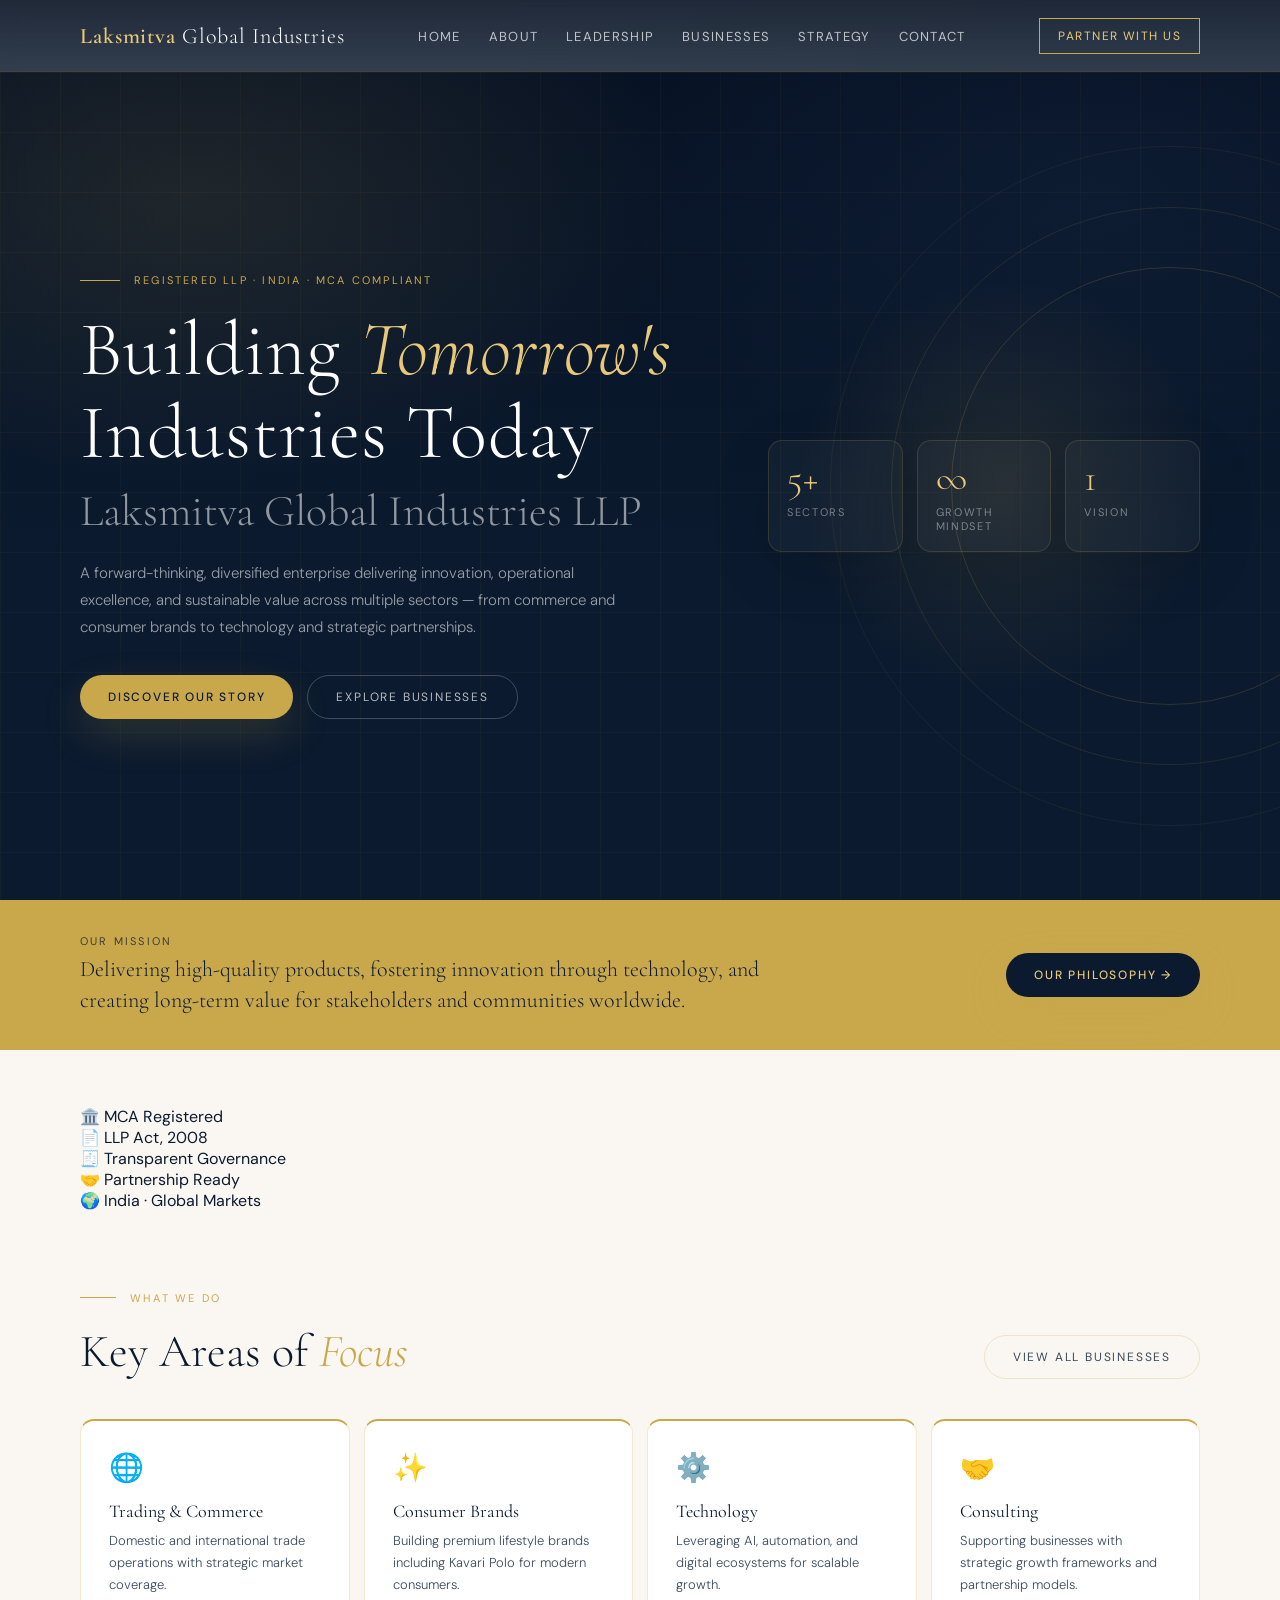
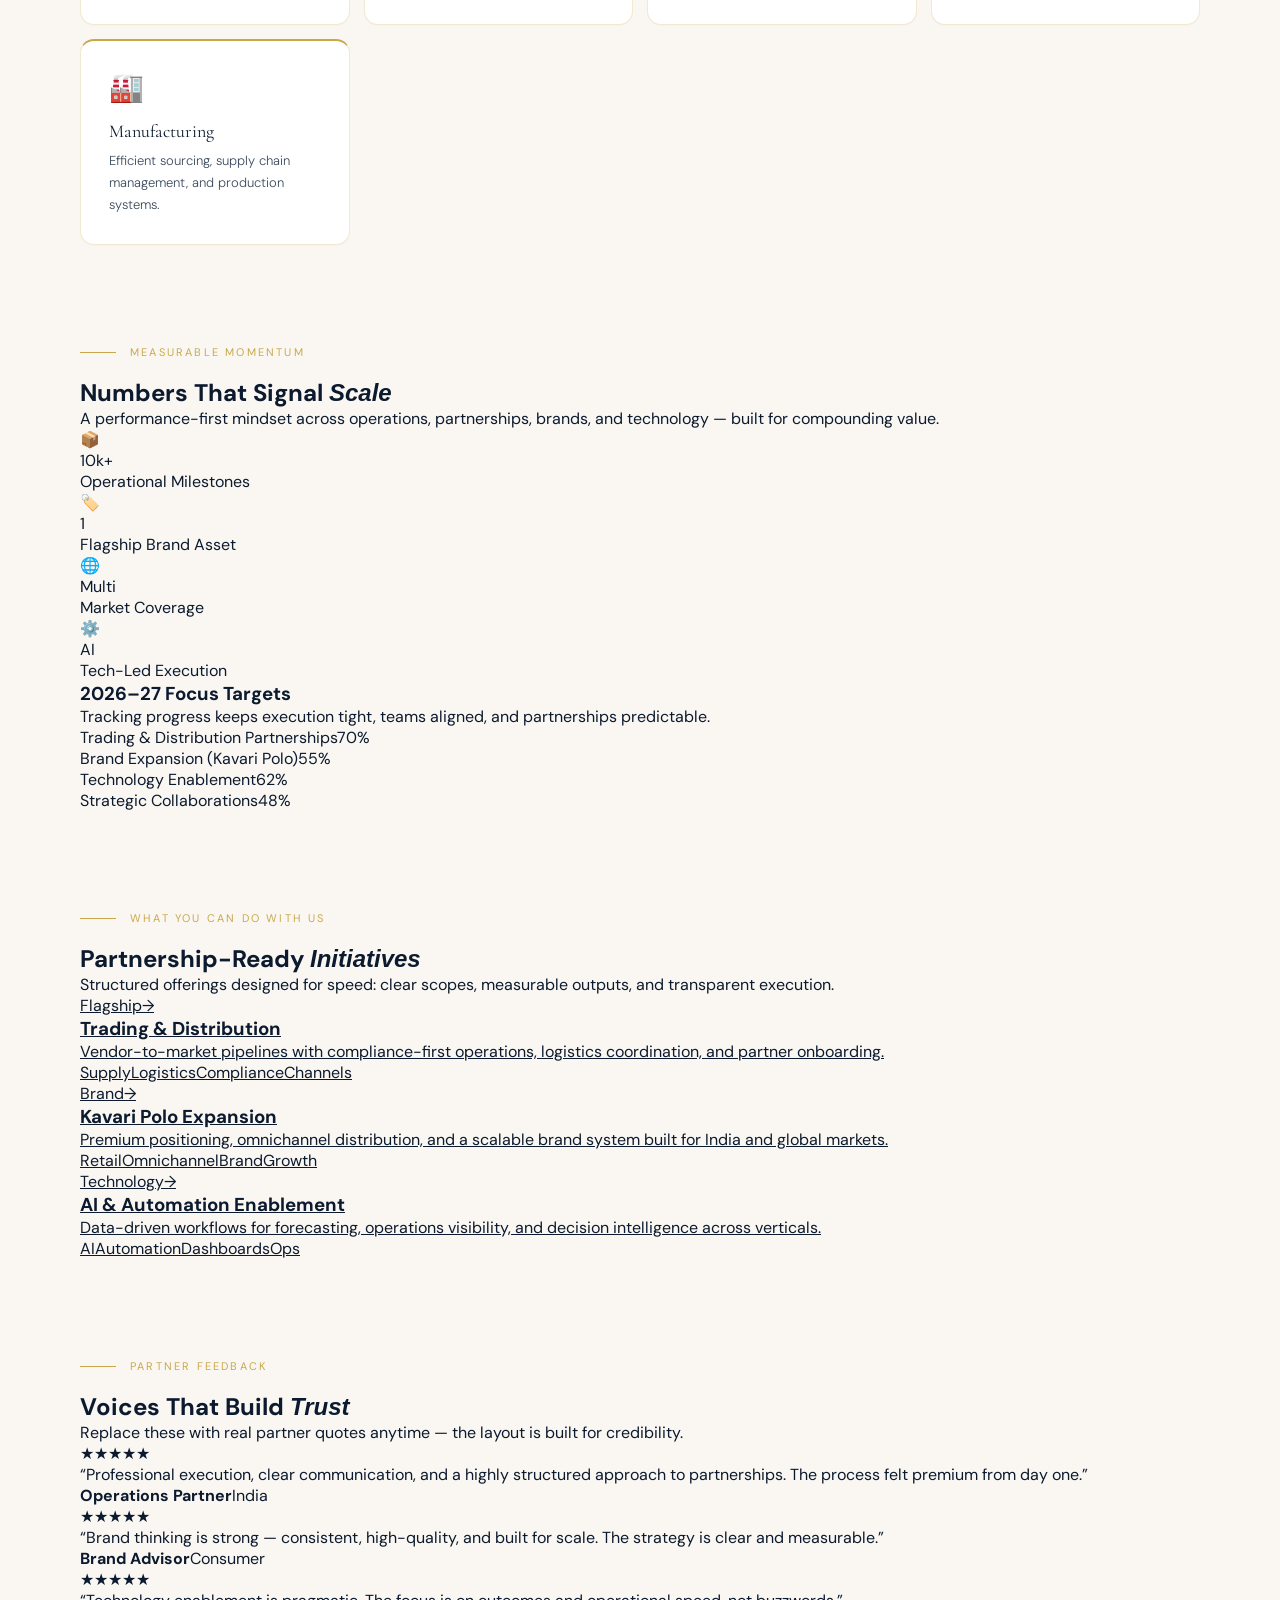
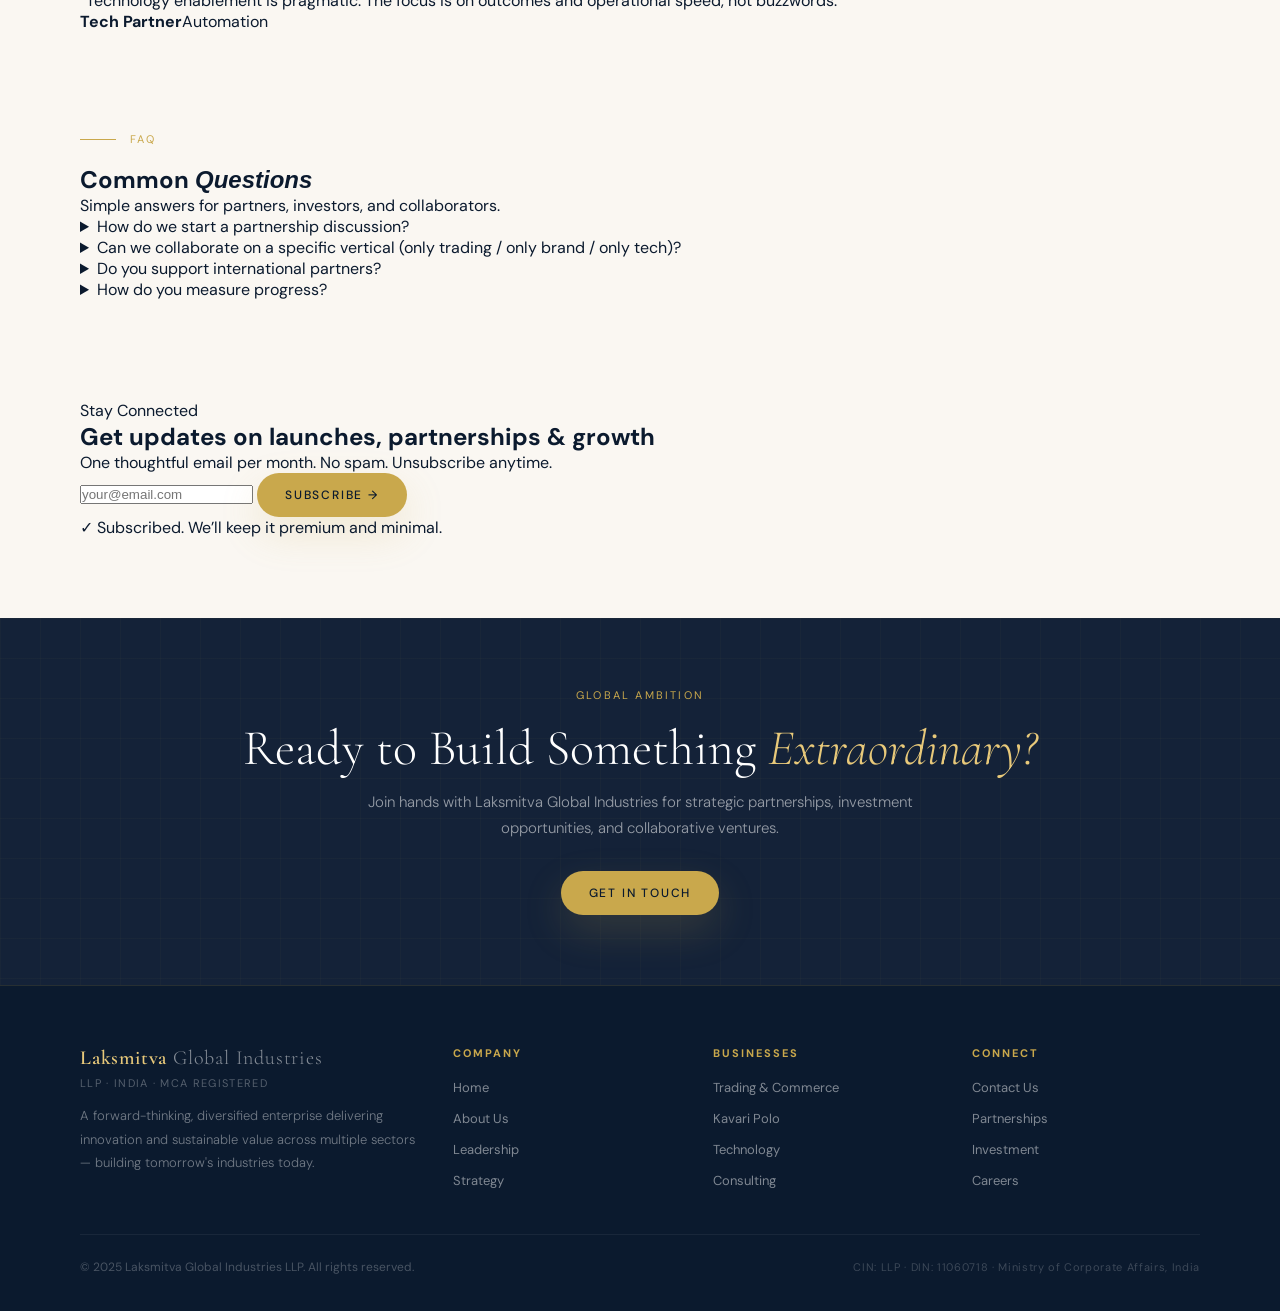
==== commit f414dd12: "Update index.html" ====
--- a/index.html
+++ b/index.html
@@ -108,6 +108,19 @@
     </div>
   </section>
 
+  <!-- Trust / Compliance Badges (premium feature) -->
+  <section class="section-pad premium-section" style="padding: 56px 0 10px;">
+    <div class="container">
+      <div class="badge-row" aria-label="Trust and compliance">
+        <div class="badge-pill">🏛️ MCA Registered</div>
+        <div class="badge-pill">📄 LLP Act, 2008</div>
+        <div class="badge-pill">🧾 Transparent Governance</div>
+        <div class="badge-pill">🤝 Partnership Ready</div>
+        <div class="badge-pill">🌍 India · Global Markets</div>
+      </div>
+    </div>
+  </section>
+
   <!-- Sectors Preview -->
   <section class="section-pad" style="padding-top: 70px;">
     <div class="container">
@@ -150,6 +163,192 @@
           <h3 style="font-family:'Cormorant Garamond',serif; font-size:18px; font-weight:400; margin-bottom:8px;">Manufacturing</h3>
           <p style="font-size:13px; color:var(--text-mid); line-height:1.7; font-weight:300;">Efficient sourcing, supply chain management, and production systems.</p>
         </div>
+      </div>
+    </div>
+  </section>
+
+  <!-- Premium Impact + Targets (inspired by reference site) -->
+  <section class="section-pad premium-section" style="padding-top: 0;">
+    <div class="container">
+      <div class="section-head">
+        <div class="page-eyebrow">
+          <div class="page-eyebrow-line"></div>
+          <span>Measurable Momentum</span>
+        </div>
+        <h2 class="section-title">Numbers That Signal <em>Scale</em></h2>
+        <p class="section-sub">A performance-first mindset across operations, partnerships, brands, and technology — built for compounding value.</p>
+      </div>
+
+      <div class="impact-grid" aria-label="Impact metrics">
+        <div class="impact-card">
+          <div class="impact-icon">📦</div>
+          <div class="impact-num">10k+</div>
+          <div class="impact-label">Operational Milestones</div>
+        </div>
+        <div class="impact-card">
+          <div class="impact-icon">🏷️</div>
+          <div class="impact-num">1</div>
+          <div class="impact-label">Flagship Brand Asset</div>
+        </div>
+        <div class="impact-card">
+          <div class="impact-icon">🌐</div>
+          <div class="impact-num">Multi</div>
+          <div class="impact-label">Market Coverage</div>
+        </div>
+        <div class="impact-card">
+          <div class="impact-icon">⚙️</div>
+          <div class="impact-num">AI</div>
+          <div class="impact-label">Tech-Led Execution</div>
+        </div>
+      </div>
+
+      <div class="targets-grid" aria-label="Targets">
+        <div class="targets-left">
+          <h3 class="targets-title">2026–27 Focus Targets</h3>
+          <p class="targets-sub">Tracking progress keeps execution tight, teams aligned, and partnerships predictable.</p>
+        </div>
+        <div class="targets-right">
+          <div class="progress-item">
+            <div class="progress-top"><span>Trading & Distribution Partnerships</span><span>70%</span></div>
+            <div class="progress-bar"><div class="progress-fill" style="width:70%"></div></div>
+          </div>
+          <div class="progress-item">
+            <div class="progress-top"><span>Brand Expansion (Kavari Polo)</span><span>55%</span></div>
+            <div class="progress-bar"><div class="progress-fill" style="width:55%"></div></div>
+          </div>
+          <div class="progress-item">
+            <div class="progress-top"><span>Technology Enablement</span><span>62%</span></div>
+            <div class="progress-bar"><div class="progress-fill" style="width:62%"></div></div>
+          </div>
+          <div class="progress-item">
+            <div class="progress-top"><span>Strategic Collaborations</span><span>48%</span></div>
+            <div class="progress-bar"><div class="progress-fill" style="width:48%"></div></div>
+          </div>
+        </div>
+      </div>
+    </div>
+  </section>
+
+  <!-- Initiatives / Offerings -->
+  <section class="section-pad premium-section" style="padding-top: 0;">
+    <div class="container">
+      <div class="section-head">
+        <div class="page-eyebrow">
+          <div class="page-eyebrow-line"></div>
+          <span>What You Can Do With Us</span>
+        </div>
+        <h2 class="section-title">Partnership-Ready <em>Initiatives</em></h2>
+        <p class="section-sub">Structured offerings designed for speed: clear scopes, measurable outputs, and transparent execution.</p>
+      </div>
+
+      <div class="campaign-grid">
+        <a class="campaign-card" href="./contact.html">
+          <div class="campaign-top"><span class="campaign-badge">Flagship</span><span class="campaign-arrow">→</span></div>
+          <h3>Trading & Distribution</h3>
+          <p>Vendor-to-market pipelines with compliance-first operations, logistics coordination, and partner onboarding.</p>
+          <div class="campaign-tags">
+            <span>Supply</span><span>Logistics</span><span>Compliance</span><span>Channels</span>
+          </div>
+        </a>
+        <a class="campaign-card" href="./businesses.html">
+          <div class="campaign-top"><span class="campaign-badge">Brand</span><span class="campaign-arrow">→</span></div>
+          <h3>Kavari Polo Expansion</h3>
+          <p>Premium positioning, omnichannel distribution, and a scalable brand system built for India and global markets.</p>
+          <div class="campaign-tags">
+            <span>Retail</span><span>Omnichannel</span><span>Brand</span><span>Growth</span>
+          </div>
+        </a>
+        <a class="campaign-card" href="./strategy.html">
+          <div class="campaign-top"><span class="campaign-badge">Technology</span><span class="campaign-arrow">→</span></div>
+          <h3>AI & Automation Enablement</h3>
+          <p>Data-driven workflows for forecasting, operations visibility, and decision intelligence across verticals.</p>
+          <div class="campaign-tags">
+            <span>AI</span><span>Automation</span><span>Dashboards</span><span>Ops</span>
+          </div>
+        </a>
+      </div>
+    </div>
+  </section>
+
+  <!-- Testimonials -->
+  <section class="section-pad premium-section" style="padding-top: 0;">
+    <div class="container">
+      <div class="section-head">
+        <div class="page-eyebrow">
+          <div class="page-eyebrow-line"></div>
+          <span>Partner Feedback</span>
+        </div>
+        <h2 class="section-title">Voices That Build <em>Trust</em></h2>
+        <p class="section-sub">Replace these with real partner quotes anytime — the layout is built for credibility.</p>
+      </div>
+
+      <div class="testimonials-grid" aria-label="Testimonials">
+        <div class="testimonial-card">
+          <div class="stars">★★★★★</div>
+          <p>“Professional execution, clear communication, and a highly structured approach to partnerships. The process felt premium from day one.”</p>
+          <div class="who"><strong>Operations Partner</strong><span>India</span></div>
+        </div>
+        <div class="testimonial-card">
+          <div class="stars">★★★★★</div>
+          <p>“Brand thinking is strong — consistent, high-quality, and built for scale. The strategy is clear and measurable.”</p>
+          <div class="who"><strong>Brand Advisor</strong><span>Consumer</span></div>
+        </div>
+        <div class="testimonial-card">
+          <div class="stars">★★★★★</div>
+          <p>“Technology enablement is pragmatic. The focus is on outcomes and operational speed, not buzzwords.”</p>
+          <div class="who"><strong>Tech Partner</strong><span>Automation</span></div>
+        </div>
+      </div>
+    </div>
+  </section>
+
+  <!-- FAQ (Accordion) -->
+  <section class="section-pad premium-section" style="padding-top: 0;">
+    <div class="container">
+      <div class="section-head">
+        <div class="page-eyebrow">
+          <div class="page-eyebrow-line"></div>
+          <span>FAQ</span>
+        </div>
+        <h2 class="section-title">Common <em>Questions</em></h2>
+        <p class="section-sub">Simple answers for partners, investors, and collaborators.</p>
+      </div>
+
+      <div class="faq" id="faq">
+        <details class="faq-item">
+          <summary>How do we start a partnership discussion?</summary>
+          <div class="faq-body">Go to <a href="./contact.html">Contact</a> and share your inquiry type. We respond with next steps and a short discovery checklist.</div>
+        </details>
+        <details class="faq-item">
+          <summary>Can we collaborate on a specific vertical (only trading / only brand / only tech)?</summary>
+          <div class="faq-body">Yes — engagements can be scoped to one vertical or structured as a multi-vertical partnership based on objectives.</div>
+        </details>
+        <details class="faq-item">
+          <summary>Do you support international partners?</summary>
+          <div class="faq-body">Yes. We can structure cross-border trade, distribution support, and strategic collaborations subject to compliance requirements.</div>
+        </details>
+        <details class="faq-item">
+          <summary>How do you measure progress?</summary>
+          <div class="faq-body">We use milestone-based execution: measurable deliverables, periodic reviews, and transparent reporting aligned to scope.</div>
+        </details>
+      </div>
+    </div>
+  </section>
+
+  <!-- Newsletter -->
+  <section class="section-pad premium-section" style="padding-top: 0; padding-bottom: 80px;">
+    <div class="container">
+      <div class="newsletter">
+        <div>
+          <div class="newsletter-kicker">Stay Connected</div>
+          <h2 class="newsletter-title">Get updates on launches, partnerships & growth</h2>
+          <p class="newsletter-sub">One thoughtful email per month. No spam. Unsubscribe anytime.</p>
+        </div>
+        <form class="newsletter-form" id="newsletterForm">
+          <input type="email" id="newsletterEmail" placeholder="your@email.com" required />
+          <button class="btn-primary" type="submit">Subscribe →</button>
+          <div class="newsletter-msg" id="newsletterMsg">✓ Subscribed. We’ll keep it premium and minimal.</div>
+        </form>
       </div>
     </div>
   </section>
@@ -216,4 +415,3 @@
   <script src="./assets/site.js"></script>
 </body>
 </html>
-
--- a/assets/style.css
+++ b/assets/style.css
@@ -0,0 +1,798 @@
+:root {
+  --gold: #C9A84C;
+  --gold-light: #E8C97A;
+  --gold-pale: #F5EDD6;
+  --navy: #0B1A2E;
+  --navy-mid: #142238;
+  --navy-deep: #071224;
+  --cream: #FAF7F2;
+  --cream-dark: #F0EBE0;
+  --text-dark: #0B1A2E;
+  --text-mid: #3A4A5C;
+  --white: #FFFFFF;
+  --border: rgba(201,168,76,0.25);
+
+  --nav-h: 72px;
+  --container: 1120px;
+  --pad-x: clamp(16px, 5vw, 72px);
+
+  --radius-sm: 10px;
+  --radius-md: 14px;
+  --radius-lg: 20px;
+
+  --shadow-soft: 0 10px 30px rgba(11,26,46,0.08);
+  --shadow-mid: 0 18px 55px rgba(11,26,46,0.12);
+  --shadow-gold: 0 24px 80px rgba(201,168,76,0.10);
+
+  --ease-out: cubic-bezier(0.16, 1, 0.3, 1);
+}
+
+* { margin: 0; padding: 0; box-sizing: border-box; }
+html { scroll-behavior: smooth; }
+body {
+  font-family: 'DM Sans', sans-serif;
+  background:
+    radial-gradient(1200px 700px at 20% -10%, rgba(201,168,76,0.10), transparent 60%),
+    radial-gradient(1200px 700px at 90% 0%, rgba(11,26,46,0.06), transparent 55%),
+    var(--cream);
+  color: var(--text-dark);
+  overflow-x: hidden;
+  padding-top: var(--nav-h); /* fixed nav offset */
+  text-rendering: optimizeLegibility;
+  -webkit-font-smoothing: antialiased;
+  -moz-osx-font-smoothing: grayscale;
+}
+
+.container { width: min(var(--container), calc(100% - (var(--pad-x) * 2))); margin: 0 auto; }
+
+::selection { background: rgba(201,168,76,0.28); }
+
+a { color: inherit; }
+button { font: inherit; }
+
+/* Premium focus ring (keyboard accessibility) */
+:focus { outline: none; }
+:focus-visible {
+  outline: 2px solid rgba(201,168,76,0.65);
+  outline-offset: 3px;
+}
+
+.container {
+  width: min(var(--container), calc(100% - (var(--pad-x) * 2)));
+  margin: 0 auto;
+}
+
+.section-pad { padding: 80px 0 100px; }
+.section-hero-pad { padding: 120px 0 80px; }
+@media (max-width: 700px) {
+  .section-pad { padding: 60px 0 80px; }
+  .section-hero-pad { padding: 110px 0 70px; }
+}
+
+/* ── NAV ── */
+nav {
+  position: fixed; top: 0; left: 0; right: 0; z-index: 1000;
+  background:
+    linear-gradient(180deg, rgba(7,18,36,0.90) 0%, rgba(11,26,46,0.84) 100%);
+  backdrop-filter: blur(12px);
+  border-bottom: 1px solid rgba(201,168,76,0.22);
+  height: var(--nav-h);
+}
+.nav-inner{
+  height: 100%;
+  display:flex; align-items:center; justify-content:space-between;
+  gap: 16px;
+}
+.nav-logo {
+  font-family: 'Cormorant Garamond', serif;
+  font-size: 22px; font-weight: 600;
+  color: var(--gold-light);
+  letter-spacing: 0.04em;
+  text-decoration: none;
+  cursor: pointer;
+  white-space: nowrap;
+  user-select: none;
+}
+.nav-logo span { color: var(--white); font-weight: 300; }
+
+.nav-links { display: flex; gap: 28px; list-style: none; align-items:center; }
+.nav-links a {
+  font-size: 13px; letter-spacing: 0.1em; text-transform: uppercase;
+  color: rgba(255,255,255,0.7); text-decoration: none;
+  transition: color 0.2s var(--ease-out); cursor: pointer;
+  padding: 6px 0;
+  position: relative;
+}
+.nav-links a:hover { color: var(--gold-light); }
+.nav-links a[aria-current="page"] { color: var(--gold-light); }
+.nav-links a[aria-current="page"]::after{
+  content: "";
+  position: absolute;
+  left: 0; right: 0; bottom: -10px;
+  height: 2px;
+  background: linear-gradient(90deg, transparent, rgba(201,168,76,0.9), transparent);
+}
+
+.nav-cta {
+  background: transparent;
+  border: 1px solid var(--gold);
+  color: var(--gold-light);
+  font-family: 'DM Sans', sans-serif;
+  font-size: 12px; letter-spacing: 0.12em; text-transform: uppercase;
+  padding: 9px 18px;
+  cursor: pointer;
+  transition: transform 0.22s var(--ease-out), background 0.22s var(--ease-out), color 0.22s var(--ease-out), border-color 0.22s var(--ease-out);
+  white-space: nowrap;
+  text-decoration: none;
+  display: inline-flex;
+  align-items: center;
+  justify-content: center;
+}
+.nav-cta:hover { background: var(--gold); color: var(--navy); transform: translateY(-1px); }
+
+/* Mobile menu */
+.nav-toggle {
+  display: none;
+  border: 1px solid rgba(255,255,255,0.18);
+  background: transparent;
+  color: rgba(255,255,255,0.85);
+  width: 42px; height: 38px;
+  cursor: pointer;
+}
+.nav-toggle:focus { outline: 2px solid rgba(201,168,76,0.5); outline-offset: 2px; }
+
+.mobile-drawer {
+  display: none;
+  position: fixed;
+  top: var(--nav-h);
+  left: 0; right: 0;
+  background: rgba(11,26,46,0.98);
+  border-bottom: 1px solid rgba(201,168,76,0.2);
+  z-index: 999;
+}
+.mobile-drawer .container{ padding: 18px 0 20px; }
+.mobile-links{
+  list-style:none;
+  display:flex;
+  flex-direction:column;
+  gap: 12px;
+}
+.mobile-links a{
+  display:block;
+  padding: 12px 12px;
+  border: 1px solid rgba(255,255,255,0.10);
+  text-decoration:none;
+  color: rgba(255,255,255,0.78);
+  font-size: 12px;
+  letter-spacing: 0.12em;
+  text-transform: uppercase;
+}
+.mobile-links a:hover{
+  border-color: rgba(201,168,76,0.35);
+  color: var(--gold-light);
+}
+.mobile-actions{
+  margin-top: 14px;
+  display:flex;
+  gap: 12px;
+}
+.mobile-actions a,
+.mobile-actions button{ flex:1; }
+
+@media (max-width: 820px){
+  .nav-links { display:none; }
+  .nav-toggle { display:inline-flex; align-items:center; justify-content:center; }
+}
+body.menu-open .mobile-drawer { display:block; }
+
+/* ── Typography helpers ── */
+.page-eyebrow {
+  display: flex; align-items: center; gap: 14px; margin-bottom: 18px;
+}
+.page-eyebrow-line { width: 36px; height: 1px; background: var(--gold); flex: 0 0 auto; }
+.page-eyebrow span {
+  font-size: 11px; letter-spacing: 0.2em; text-transform: uppercase;
+  color: var(--gold);
+}
+.page-title {
+  font-family: 'Cormorant Garamond', serif;
+  font-size: clamp(34px, 5vw, 62px);
+  font-weight: 300; color: var(--white);
+  line-height: 1.1;
+  max-width: 900px;
+}
+.page-title em { font-style: italic; color: var(--gold-light); }
+
+.btn-primary {
+  background: var(--gold);
+  color: var(--navy);
+  font-family: 'DM Sans', sans-serif;
+  font-size: 12px; letter-spacing: 0.15em; text-transform: uppercase;
+  font-weight: 500;
+  padding: 14px 28px; border: none; cursor: pointer;
+  border-radius: 999px;
+  box-shadow: 0 16px 40px rgba(201,168,76,0.18);
+  transition: transform 0.25s var(--ease-out), background 0.25s var(--ease-out), box-shadow 0.25s var(--ease-out);
+  text-decoration: none;
+  display: inline-flex;
+  align-items: center;
+  justify-content: center;
+}
+.btn-primary:hover { background: var(--gold-light); transform: translateY(-2px); box-shadow: var(--shadow-gold); }
+.btn-ghost {
+  background: transparent;
+  color: rgba(255,255,255,0.7);
+  font-family: 'DM Sans', sans-serif;
+  font-size: 12px; letter-spacing: 0.15em; text-transform: uppercase;
+  padding: 13px 28px;
+  border: 1px solid rgba(255,255,255,0.22); cursor: pointer;
+  border-radius: 999px;
+  transition: transform 0.25s var(--ease-out), border-color 0.25s var(--ease-out), color 0.25s var(--ease-out), background 0.25s var(--ease-out);
+  text-decoration: none;
+  display: inline-flex;
+  align-items: center;
+  justify-content: center;
+}
+.btn-ghost:hover { border-color: rgba(201,168,76,0.7); color: var(--gold-light); transform: translateY(-2px); background: rgba(255,255,255,0.04); }
+
+.card{
+  background: var(--white);
+  border: 1px solid var(--border);
+  border-radius: var(--radius-md);
+  box-shadow: 0 1px 0 rgba(11,26,46,0.02);
+}
+
+/* ── HERO SLAB (page headers) ── */
+.hero-slab{
+  background: var(--navy);
+  position: relative;
+  overflow: hidden;
+}
+.hero-slab::after {
+  content: '';
+  position: absolute; bottom: -2px; left: 0; right: 0; height: 80px;
+  background: var(--cream);
+  clip-path: polygon(0 100%, 100% 100%, 100% 0);
+}
+
+/* ── HOME / HERO ── */
+.hero {
+  min-height: calc(100vh - var(--nav-h));
+  position: relative;
+  overflow: hidden;
+  display: flex;
+  align-items: center;
+  padding: 60px 0 40px;
+  background:
+    radial-gradient(900px 520px at 15% 15%, rgba(201,168,76,0.12), transparent 55%),
+    radial-gradient(900px 520px at 85% 15%, rgba(30,51,84,0.25), transparent 55%),
+    linear-gradient(180deg, rgba(7,18,36,1) 0%, rgba(11,26,46,1) 60%, rgba(11,26,46,1) 100%);
+}
+.hero-geo {
+  position: absolute; inset: 0;
+  background-image:
+    linear-gradient(rgba(201,168,76,0.04) 1px, transparent 1px),
+    linear-gradient(90deg, rgba(201,168,76,0.04) 1px, transparent 1px);
+  background-size: 60px 60px;
+  pointer-events:none;
+}
+.hero-circle {
+  position: absolute; right: -18%; top: 50%; transform: translateY(-50%);
+  width: 680px; height: 680px;
+  border: 1px solid rgba(201,168,76,0.08);
+  border-radius: 50%;
+  pointer-events:none;
+}
+.hero-circle::before {
+  content: '';
+  position: absolute; inset: 60px;
+  border: 1px solid rgba(201,168,76,0.12);
+  border-radius: 50%;
+}
+.hero-circle::after {
+  content: '';
+  position: absolute; inset: 120px;
+  border: 1px solid rgba(201,168,76,0.18);
+  border-radius: 50%;
+}
+.hero-glow {
+  position: absolute; right: 5%; top: 50%; transform: translateY(-50%);
+  width: 420px; height: 420px;
+  background: radial-gradient(circle, rgba(201,168,76,0.12) 0%, transparent 70%);
+  border-radius: 50%;
+  pointer-events:none;
+}
+.hero-grid{
+  position: relative;
+  z-index: 1;
+  display: grid;
+  grid-template-columns: 1.2fr 0.8fr;
+  gap: 40px;
+  align-items: center;
+}
+.hero-content { max-width: 760px; }
+.hero-eyebrow {
+  display: flex; align-items: center; gap: 14px;
+  margin-bottom: 22px;
+}
+.hero-eyebrow-line { width: 40px; height: 1px; background: var(--gold); }
+.hero-eyebrow span {
+  font-size: 11px; letter-spacing: 0.2em; text-transform: uppercase;
+  color: var(--gold); font-weight: 400;
+}
+.hero-title {
+  font-family: 'Cormorant Garamond', serif;
+  font-size: clamp(44px, 6vw, 78px);
+  font-weight: 300; line-height: 1.08;
+  color: var(--white);
+  margin-bottom: 10px;
+  letter-spacing: 0.01em;
+}
+.hero-title em { font-style: italic; color: var(--gold-light); font-weight: 300; }
+.hero-sub {
+  font-family: 'Cormorant Garamond', serif;
+  font-size: clamp(24px, 3.5vw, 44px);
+  font-weight: 300;
+  color: rgba(255,255,255,0.55);
+  margin-bottom: 22px;
+  line-height: 1.2;
+}
+.hero-desc {
+  font-size: 15px; line-height: 1.8;
+  color: rgba(255,255,255,0.58);
+  max-width: 560px;
+  margin-bottom: 34px;
+  font-weight: 300;
+}
+.hero-actions { display: flex; gap: 14px; flex-wrap: wrap; }
+
+.hero-stats {
+  display: grid;
+  grid-template-columns: repeat(3, 1fr);
+  gap: 14px;
+  align-content: start;
+}
+.stat-card{
+  border: 1px solid rgba(201,168,76,0.18);
+  background: rgba(255,255,255,0.03);
+  padding: 18px 18px;
+  border-radius: var(--radius-md);
+  box-shadow: 0 20px 60px rgba(0,0,0,0.12);
+}
+.stat-num {
+  font-family: 'Cormorant Garamond', serif;
+  font-size: 38px; font-weight: 300;
+  color: var(--gold-light); line-height: 1;
+}
+.stat-label {
+  font-size: 11px; letter-spacing: 0.15em; text-transform: uppercase;
+  color: rgba(255,255,255,0.42); margin-top: 8px;
+}
+@media (max-width: 980px){
+  .hero-grid{ grid-template-columns: 1fr; }
+  .hero-circle{ right: -45%; }
+}
+
+/* Tablet-specific polish */
+@media (min-width: 700px) and (max-width: 1100px){
+  :root { --container: 980px; }
+  .hero-grid { gap: 28px; }
+  .hero-title { font-size: clamp(44px, 5.2vw, 68px); }
+  .hero-stats { grid-template-columns: repeat(3, 1fr); }
+}
+
+@media (max-width: 600px){
+  .hero { padding: 46px 0 34px; }
+  .hero-stats{ grid-template-columns: 1fr; }
+}
+
+@media (prefers-reduced-motion: reduce){
+  html { scroll-behavior: auto; }
+  *, *::before, *::after { animation: none !important; transition: none !important; }
+}
+
+/* ── HOME STRIPS ── */
+.mission-strip{
+  background: var(--gold);
+  padding: 34px 0;
+}
+.mission-row{
+  display:flex; align-items:center; justify-content:space-between; gap: 22px;
+  flex-wrap: wrap;
+}
+.mission-kicker{
+  font-size: 11px; letter-spacing: 0.2em; text-transform: uppercase;
+  color: var(--navy); opacity: 0.75;
+  margin-bottom: 6px;
+}
+.mission-text{
+  font-family:'Cormorant Garamond',serif;
+  font-size: 22px; font-weight:300; line-height:1.4;
+  color: var(--navy);
+  max-width: 720px;
+}
+
+/* ABOUT */
+.about-grid { display: grid; grid-template-columns: 1fr 1fr; gap: 56px; align-items: start; }
+.about-text-lead {
+  font-family: 'Cormorant Garamond', serif;
+  font-size: 26px; font-weight: 300; line-height: 1.5;
+  color: var(--text-dark); margin-bottom: 18px;
+}
+.about-text { font-size: 15px; line-height: 1.9; color: var(--text-mid); font-weight: 300; margin-bottom: 16px; }
+.about-vm-card {
+  background: var(--navy);
+  padding: 36px;
+  margin-bottom: 18px;
+  position: relative; overflow: hidden;
+}
+.about-vm-card::before {
+  content: '';
+  position: absolute; top: 0; left: 0; width: 3px; height: 100%;
+  background: var(--gold);
+}
+.about-vm-card h3 {
+  font-family: 'Cormorant Garamond', serif;
+  font-size: 22px; font-weight: 400;
+  color: var(--gold-light); margin-bottom: 12px;
+  letter-spacing: 0.04em;
+}
+.about-vm-card p {
+  font-size: 14px; line-height: 1.8;
+  color: rgba(255,255,255,0.62); font-weight: 300;
+}
+.values-grid { display: grid; grid-template-columns: repeat(2, 1fr); gap: 18px; margin-top: 44px; }
+.value-card { padding: 28px 24px; transition: border-color 0.2s, transform 0.2s; }
+.value-card:hover { border-color: var(--gold); transform: translateY(-3px); }
+.value-icon {
+  width: 40px; height: 40px;
+  border: 1px solid var(--gold);
+  display: flex; align-items: center; justify-content: center;
+  margin-bottom: 14px;
+}
+.value-icon span { color: var(--gold); font-size: 18px; }
+.value-card h4 {
+  font-family: 'Cormorant Garamond', serif;
+  font-size: 19px; font-weight: 400; margin-bottom: 8px;
+}
+.value-card p { font-size: 13px; line-height: 1.7; color: var(--text-mid); font-weight: 300; }
+@media (max-width: 900px){
+  .about-grid{ grid-template-columns: 1fr; }
+  .values-grid{ grid-template-columns: 1fr; }
+}
+
+/* LEADERSHIP */
+.leader-card {
+  display: grid; grid-template-columns: 260px 1fr;
+  overflow: hidden;
+  max-width: 920px;
+  margin: 0 auto 42px;
+  transition: box-shadow 0.3s;
+}
+.leader-card:hover { box-shadow: 0 20px 60px rgba(11,26,46,0.1); }
+.leader-photo {
+  background: var(--navy);
+  display: flex; align-items: center; justify-content: center;
+  padding: 38px 26px;
+  flex-direction: column;
+}
+.leader-initials {
+  width: 90px; height: 90px;
+  border: 2px solid var(--gold);
+  border-radius: 50%;
+  display: flex; align-items: center; justify-content: center;
+  font-family: 'Cormorant Garamond', serif;
+  font-size: 30px; font-weight: 300;
+  color: var(--gold-light);
+  margin-bottom: 18px;
+}
+.leader-title-plate { text-align: center; }
+.leader-title-plate h3 {
+  font-family: 'Cormorant Garamond', serif;
+  font-size: 20px; font-weight: 400;
+  color: var(--white); margin-bottom: 6px;
+}
+.leader-title-plate span {
+  font-size: 11px; letter-spacing: 0.15em; text-transform: uppercase;
+  color: var(--gold); display: block;
+}
+.leader-info { padding: 36px 34px; }
+.leader-bio { font-size: 15px; line-height: 1.85; color: var(--text-mid); font-weight: 300; margin-bottom: 18px; }
+.leader-tags { display: flex; flex-wrap: wrap; gap: 10px; }
+.tag { font-size: 11px; letter-spacing: 0.1em; text-transform: uppercase; color: var(--gold); border: 1px solid var(--border); padding: 6px 14px; }
+.mca-badge {
+  background: var(--navy);
+  border-left: 3px solid var(--gold);
+  padding: 20px 22px;
+  max-width: 920px; margin: 0 auto;
+  display: flex; align-items: flex-start; gap: 14px;
+}
+.mca-badge-icon { color: var(--gold); font-size: 26px; line-height: 1; padding-top: 2px; }
+.mca-badge-text strong {
+  display: block;
+  font-family: 'Cormorant Garamond', serif;
+  font-size: 16px; font-weight: 400;
+  color: var(--gold-light); margin-bottom: 4px;
+}
+.mca-badge-text span { font-size: 13px; color: rgba(255,255,255,0.58); }
+@media (max-width: 900px){
+  .leader-card{ grid-template-columns: 1fr; }
+  .leader-info{ padding: 28px 22px; }
+}
+
+/* BUSINESSES */
+.biz-intro {
+  font-family: 'Cormorant Garamond', serif;
+  font-size: 26px; font-weight: 300; line-height: 1.6;
+  color: var(--text-dark); max-width: 760px; margin-bottom: 46px;
+}
+.biz-grid {
+  display: grid;
+  grid-template-columns: repeat(3, 1fr);
+  gap: 14px;
+  margin-bottom: 60px;
+}
+.biz-card {
+  padding: 36px 28px;
+  position: relative;
+  overflow: hidden;
+  background:
+    linear-gradient(180deg, rgba(255,255,255,0.98) 0%, rgba(255,255,255,0.94) 100%);
+  border-radius: var(--radius-lg);
+  box-shadow: var(--shadow-soft);
+  transition:
+    background 0.35s var(--ease-out),
+    transform 0.25s var(--ease-out),
+    border-color 0.25s var(--ease-out),
+    box-shadow 0.35s var(--ease-out);
+}
+.biz-card:hover {
+  background:
+    radial-gradient(600px 240px at 20% 0%, rgba(201,168,76,0.18), transparent 55%),
+    linear-gradient(180deg, rgba(7,18,36,1) 0%, rgba(11,26,46,1) 100%);
+  transform: translateY(-4px);
+  border-color: rgba(201,168,76,0.45);
+  box-shadow: var(--shadow-mid);
+}
+.biz-card:hover .biz-num { color: rgba(201,168,76,0.22); }
+.biz-card:hover .biz-name { color: var(--gold-light); }
+.biz-card:hover .biz-desc { color: rgba(255,255,255,0.6); }
+.biz-card:hover .biz-icon { border-color: var(--gold); color: var(--gold); }
+.biz-num {
+  font-family: 'Cormorant Garamond', serif;
+  font-size: 54px; font-weight: 300; line-height: 1;
+  color: var(--cream-dark);
+  position: absolute; top: 14px; right: 16px;
+  transition: color 0.3s;
+  pointer-events:none;
+}
+.biz-icon {
+  width: 48px; height: 48px;
+  border: 1px solid var(--border);
+  display: flex; align-items: center; justify-content: center;
+  font-size: 20px; color: var(--text-mid);
+  margin-bottom: 18px;
+  border-radius: 14px;
+  transition: transform 0.35s var(--ease-out), border-color 0.35s var(--ease-out), color 0.35s var(--ease-out), background 0.35s var(--ease-out);
+}
+.biz-name {
+  font-family: 'Cormorant Garamond', serif;
+  font-size: 22px; font-weight: 400;
+  margin-bottom: 10px; line-height: 1.2;
+  transition: color 0.3s;
+  padding-right: 58px;
+}
+.biz-desc { font-size: 13px; line-height: 1.8; color: var(--text-mid); font-weight: 300; transition: color 0.3s; }
+@media (max-width: 980px){
+  .biz-grid{ grid-template-columns: repeat(2, 1fr); }
+}
+@media (max-width: 580px){
+  .biz-grid{ grid-template-columns: 1fr; }
+}
+
+.subsidiary-spotlight { background: var(--navy); padding: 64px 0; }
+.spotlight-grid{
+  display: grid; grid-template-columns: 1fr 1.15fr; gap: 44px; align-items: center;
+}
+.spotlight-label { display: flex; align-items: center; gap: 14px; margin-bottom: 18px; }
+.spotlight-label-line { width: 36px; height: 1px; background: var(--gold); }
+.spotlight-label span { font-size: 11px; letter-spacing: 0.2em; text-transform: uppercase; color: var(--gold); }
+.spotlight-title {
+  font-family: 'Cormorant Garamond', serif;
+  font-size: clamp(32px, 4vw, 50px);
+  font-weight: 300; color: var(--white);
+  line-height: 1.1; margin-bottom: 16px;
+}
+.spotlight-title em { font-style: italic; color: var(--gold-light); }
+.spotlight-desc { font-size: 15px; line-height: 1.85; color: rgba(255,255,255,0.62); font-weight: 300; margin-bottom: 26px; }
+.spotlight-features { display: grid; grid-template-columns: 1fr 1fr; gap: 16px; }
+.feat { border-left: 2px solid rgba(201,168,76,0.3); padding-left: 14px; }
+.feat strong { display: block; font-size: 13px; font-weight: 500; color: var(--gold-light); margin-bottom: 4px; }
+.feat span { font-size: 12px; color: rgba(255,255,255,0.48); line-height: 1.5; }
+.spotlight-visual { display: flex; flex-direction: column; gap: 14px; }
+.polo-card-big {
+  background: rgba(201,168,76,0.08);
+  border: 1px solid rgba(201,168,76,0.2);
+  padding: 34px;
+  text-align: center;
+  border-radius: var(--radius-lg);
+}
+.polo-logo { font-family: 'Cormorant Garamond', serif; font-size: 40px; font-weight: 300; letter-spacing: 0.1em; color: var(--gold-light); display: block; margin-bottom: 8px; }
+.polo-tagline { font-size: 11px; letter-spacing: 0.22em; text-transform: uppercase; color: rgba(201,168,76,0.65); }
+.polo-tags { display: flex; flex-wrap: wrap; gap: 10px; margin-top: 22px; justify-content: center; }
+.polo-tag { font-size: 11px; letter-spacing: 0.08em; color: rgba(255,255,255,0.52); border: 1px solid rgba(255,255,255,0.1); padding: 5px 14px; }
+@media (max-width: 980px){
+  .spotlight-grid{ grid-template-columns: 1fr; }
+  .spotlight-features{ grid-template-columns: 1fr; }
+}
+
+/* STRATEGY */
+.strategy-intro {
+  font-family: 'Cormorant Garamond', serif;
+  font-size: 26px; font-weight: 300; line-height: 1.6;
+  color: var(--text-dark); max-width: 820px; margin-bottom: 44px;
+}
+.pillars-row { display: grid; grid-template-columns: repeat(4, 1fr); gap: 14px; margin-bottom: 50px; }
+.pillar { padding: 28px 22px; background: var(--white); border-top: 3px solid var(--gold); transition: transform 0.2s; }
+.pillar:hover { transform: translateY(-3px); }
+.pillar-num { font-family: 'Cormorant Garamond', serif; font-size: 44px; font-weight: 300; color: var(--gold-pale); line-height: 1; margin-bottom: 12px; }
+.pillar h4 { font-family: 'Cormorant Garamond', serif; font-size: 18px; font-weight: 400; margin-bottom: 10px; }
+.pillar p { font-size: 13px; line-height: 1.7; color: var(--text-mid); font-weight: 300; }
+.two-col {
+  display:grid;
+  grid-template-columns: 1fr 1fr;
+  gap: 44px;
+  align-items: start;
+  margin-bottom: 50px;
+}
+.timeline-title { font-family: 'Cormorant Garamond', serif; font-size: 32px; font-weight: 300; margin-bottom: 24px; }
+.timeline { position: relative; padding-left: 44px; }
+.timeline::before { content: ''; position: absolute; left: 8px; top: 0; bottom: 0; width: 1px; background: var(--border); }
+.tl-item { position: relative; margin-bottom: 28px; }
+.tl-dot { position: absolute; left: -44px; top: 6px; width: 12px; height: 12px; border: 2px solid var(--gold); background: var(--cream); border-radius: 50%; }
+.tl-phase { font-size: 10px; letter-spacing: 0.2em; text-transform: uppercase; color: var(--gold); margin-bottom: 8px; }
+.tl-item h4 { font-family: 'Cormorant Garamond', serif; font-size: 20px; font-weight: 400; margin-bottom: 8px; }
+.tl-item p { font-size: 13px; line-height: 1.75; color: var(--text-mid); font-weight: 300; max-width: 620px; }
+@media (max-width: 1100px){
+  .pillars-row{ grid-template-columns: repeat(2, 1fr); }
+}
+@media (max-width: 900px){
+  .two-col{ grid-template-columns: 1fr; }
+}
+@media (max-width: 600px){
+  .pillars-row{ grid-template-columns: 1fr; }
+}
+
+.tech-block{
+  background: var(--navy);
+  padding: 44px;
+  border: 1px solid rgba(201,168,76,0.14);
+}
+.tech-grid{
+  display:flex;
+  align-items:flex-start;
+  justify-content:space-between;
+  gap: 28px;
+  flex-wrap: wrap;
+}
+.tech-left{ max-width: 520px; }
+.tech-kicker{ font-size:11px; letter-spacing:0.2em; text-transform:uppercase; color: var(--gold); margin-bottom: 14px; }
+.tech-title{ font-family:'Cormorant Garamond',serif; font-size: 30px; font-weight:300; color: var(--white); line-height:1.25; margin-bottom: 14px; }
+.tech-title em{ font-style: italic; color: var(--gold-light); }
+.tech-desc{ font-size:14px; color: rgba(255,255,255,0.55); line-height:1.8; font-weight:300; }
+.tech-cards{
+  display:grid;
+  grid-template-columns: 1fr 1fr;
+  gap: 14px;
+  flex:1;
+  min-width: min(520px, 100%);
+}
+.tech-card{
+  background: rgba(255,255,255,0.04);
+  padding: 20px;
+  border: 1px solid rgba(201,168,76,0.15);
+}
+.tech-card h5{ font-size:14px; color: var(--gold-light); margin-bottom: 8px; font-weight: 400; }
+.tech-card p{ font-size:12px; color: rgba(255,255,255,0.45); line-height:1.7; }
+@media (max-width: 700px){
+  .tech-block{ padding: 28px 22px; }
+  .tech-cards{ grid-template-columns: 1fr; min-width: 100%; }
+}
+
+/* CONTACT */
+.contact-grid { display: grid; grid-template-columns: 1fr 1fr; gap: 44px; }
+.contact-info-lead { font-family: 'Cormorant Garamond', serif; font-size: 26px; font-weight: 300; line-height: 1.5; margin-bottom: 22px; }
+.contact-detail { display: flex; gap: 14px; margin-bottom: 18px; align-items: flex-start; }
+.contact-detail-icon {
+  width: 44px; height: 44px; flex-shrink: 0;
+  border: 1px solid var(--border);
+  display: flex; align-items: center; justify-content: center;
+  color: var(--gold); font-size: 18px;
+  background: var(--white);
+}
+.contact-detail-text strong { display: block; font-size: 12px; letter-spacing: 0.1em; text-transform: uppercase; color: var(--text-mid); margin-bottom: 5px; }
+.contact-detail-text span { font-size: 15px; color: var(--text-dark); line-height: 1.5; }
+.contact-form .card{ padding: 22px; }
+.form-row { margin-bottom: 18px; }
+.form-row label { display: block; font-size: 11px; letter-spacing: 0.15em; text-transform: uppercase; color: var(--text-mid); margin-bottom: 10px; }
+.form-row input, .form-row textarea, .form-row select {
+  width: 100%;
+  background: var(--white);
+  border: 1px solid var(--border);
+  padding: 14px 16px;
+  font-family: 'DM Sans', sans-serif;
+  font-size: 14px; color: var(--text-dark);
+  outline: none;
+  border-radius: 12px;
+  box-shadow: 0 10px 30px rgba(11,26,46,0.05);
+  transition: border-color 0.25s var(--ease-out), box-shadow 0.25s var(--ease-out), transform 0.25s var(--ease-out);
+  appearance: none;
+}
+.form-row input:focus, .form-row textarea:focus, .form-row select:focus { border-color: var(--gold); }
+.form-row input:focus, .form-row textarea:focus, .form-row select:focus {
+  box-shadow: 0 20px 60px rgba(201,168,76,0.14);
+  transform: translateY(-1px);
+}
+.form-row textarea { resize: vertical; min-height: 120px; }
+.form-2col { display: grid; grid-template-columns: 1fr 1fr; gap: 14px; }
+.form-submit {
+  background: var(--navy);
+  color: var(--gold-light);
+  font-family: 'DM Sans', sans-serif;
+  font-size: 12px; letter-spacing: 0.15em; text-transform: uppercase;
+  font-weight: 500;
+  padding: 16px 22px; border: 1px solid var(--gold);
+  cursor: pointer; width: 100%;
+  transition: all 0.25s;
+}
+.form-submit:hover { background: var(--gold); color: var(--navy); }
+.form-msg { display: none; margin-top: 14px; padding: 14px 16px; font-size: 13px; }
+.form-msg.success { background: #e8f5e9; border-left: 3px solid #4caf50; color: #2e7d32; }
+@media (max-width: 900px){
+  .contact-grid{ grid-template-columns: 1fr; }
+  .form-2col{ grid-template-columns: 1fr; }
+}
+
+/* FOOTER */
+footer {
+  background: var(--navy);
+  padding: 60px 0 36px;
+  border-top: 1px solid rgba(201,168,76,0.15);
+}
+.footer-top {
+  display: grid;
+  grid-template-columns: 1.5fr 1fr 1fr 1fr;
+  gap: 32px;
+  padding-bottom: 34px;
+  border-bottom: 1px solid rgba(255,255,255,0.06);
+  margin-bottom: 24px;
+}
+.footer-logo { font-family: 'Cormorant Garamond', serif; font-size: 20px; font-weight: 600; letter-spacing: 0.04em; color: var(--gold-light); margin-bottom: 6px; }
+.footer-logo span { color: rgba(255,255,255,0.5); font-weight: 300; }
+.footer-tagline { font-size: 11px; letter-spacing: 0.12em; text-transform: uppercase; color: rgba(255,255,255,0.3); margin: 4px 0 14px; }
+.footer-brand p { font-size: 13px; line-height: 1.8; color: rgba(255,255,255,0.42); font-weight: 300; }
+.footer-col h5 { font-size: 11px; letter-spacing: 0.18em; text-transform: uppercase; color: var(--gold); margin-bottom: 16px; }
+.footer-col ul { list-style: none; }
+.footer-col ul li { margin-bottom: 10px; }
+.footer-col ul li a { font-size: 13px; color: rgba(255,255,255,0.48); text-decoration: none; cursor: pointer; transition: color 0.2s; }
+.footer-col ul li a:hover { color: var(--gold-light); }
+.footer-bottom {
+  display: flex; justify-content: space-between; align-items: center;
+  flex-wrap: wrap; gap: 12px;
+}
+.footer-bottom p { font-size: 12px; color: rgba(255,255,255,0.25); }
+.footer-bottom .reg { font-size: 11px; color: rgba(255,255,255,0.2); letter-spacing: 0.06em; }
+@media (max-width: 980px){
+  .footer-top{ grid-template-columns: 1fr 1fr; }
+}
+@media (max-width: 600px){
+  .footer-top{ grid-template-columns: 1fr; }
+}
+
+/* Animations */
+@keyframes fadeUp { from { opacity: 0; transform: translateY(24px); } to { opacity: 1; transform: translateY(0); } }
+.fade-up { animation: fadeUp 0.7s ease both; }
+.fade-up-2 { animation: fadeUp 0.7s 0.15s ease both; }
+.fade-up-3 { animation: fadeUp 0.7s 0.3s ease both; }
+.fade-up-4 { animation: fadeUp 0.7s 0.45s ease both; }
+
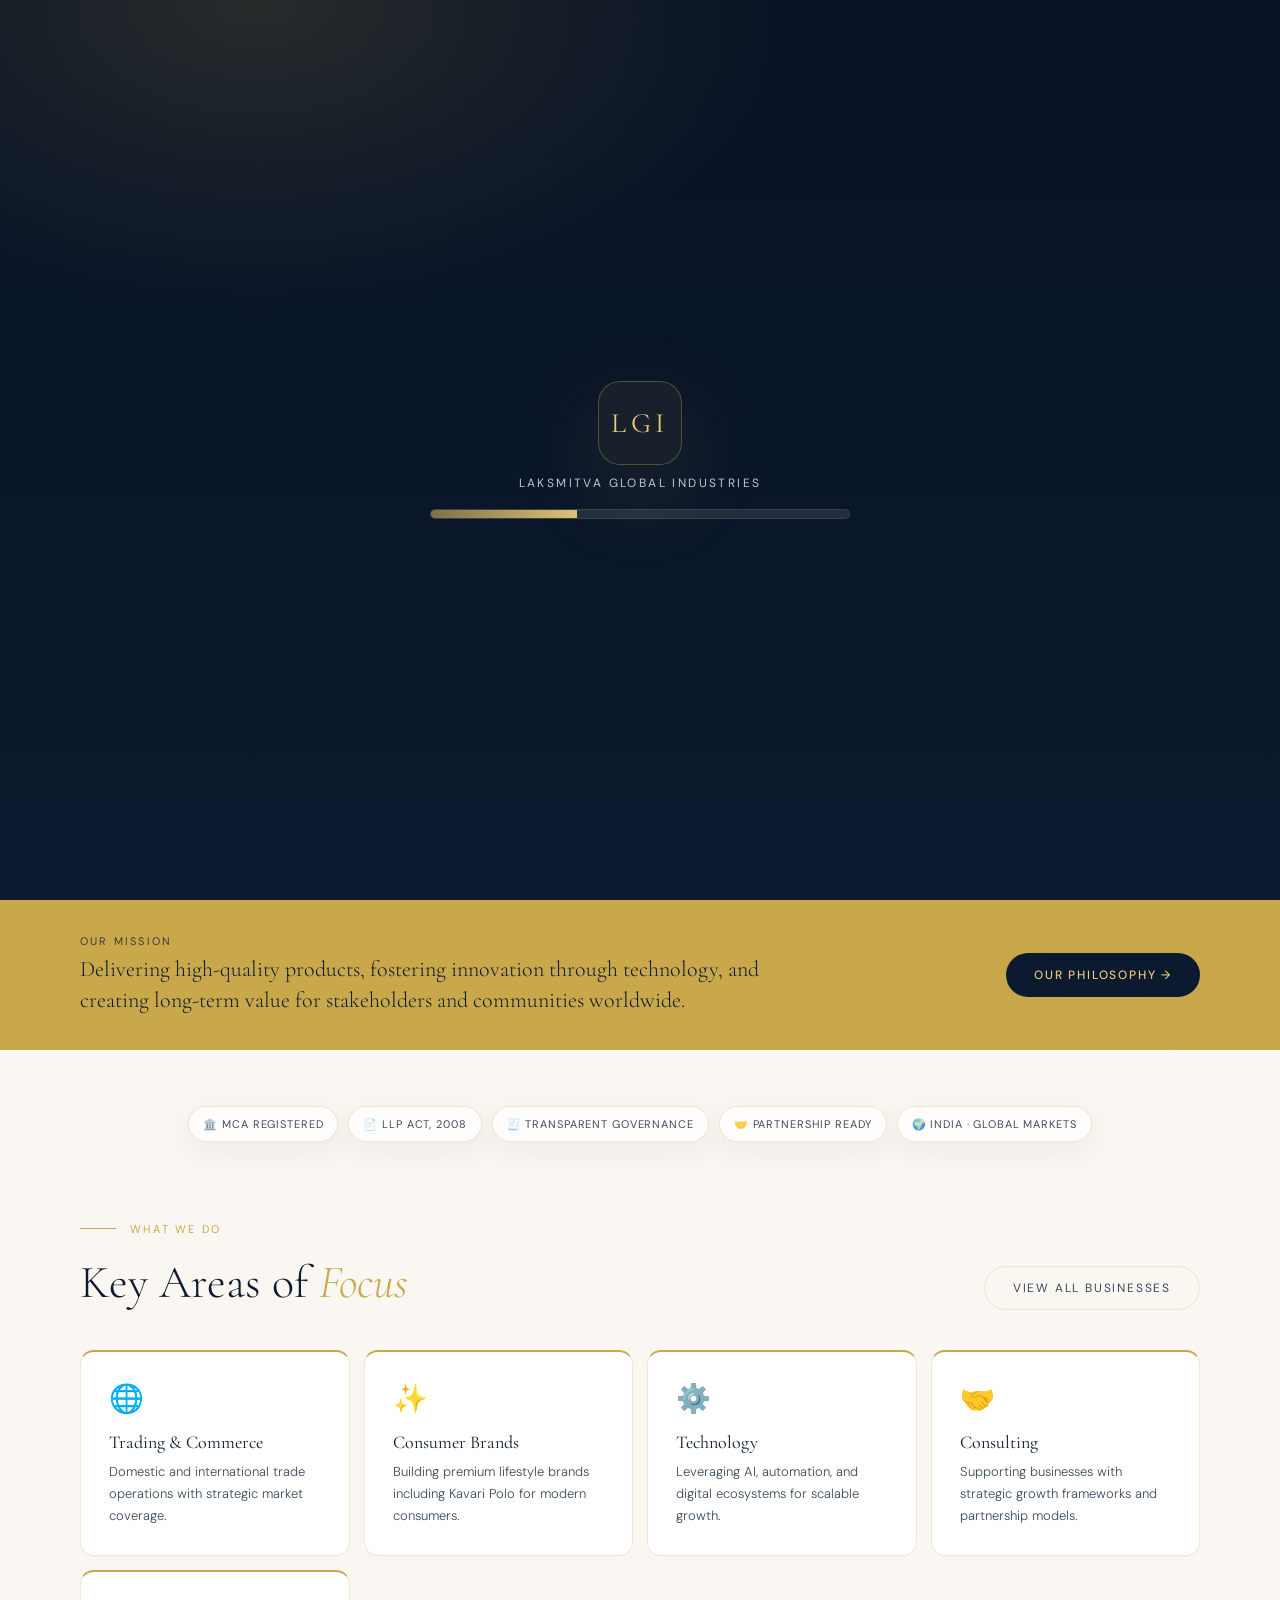
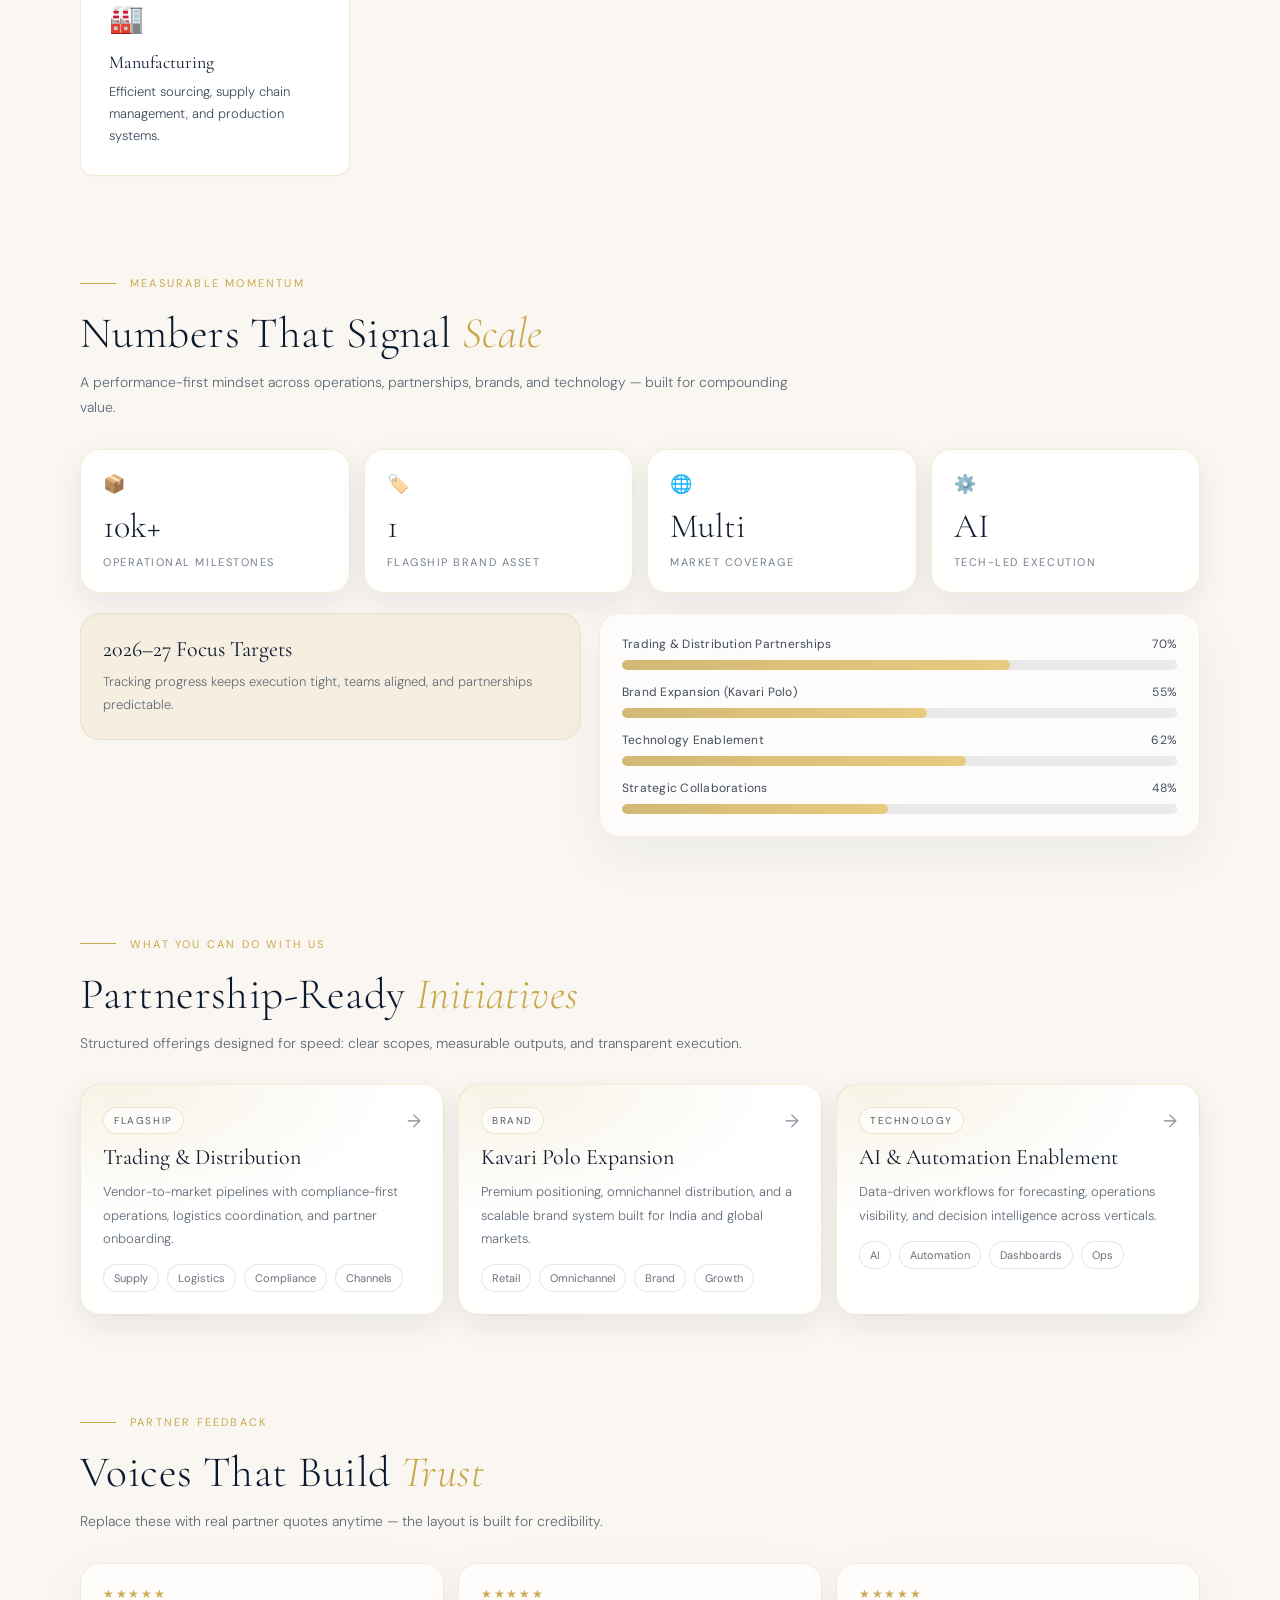
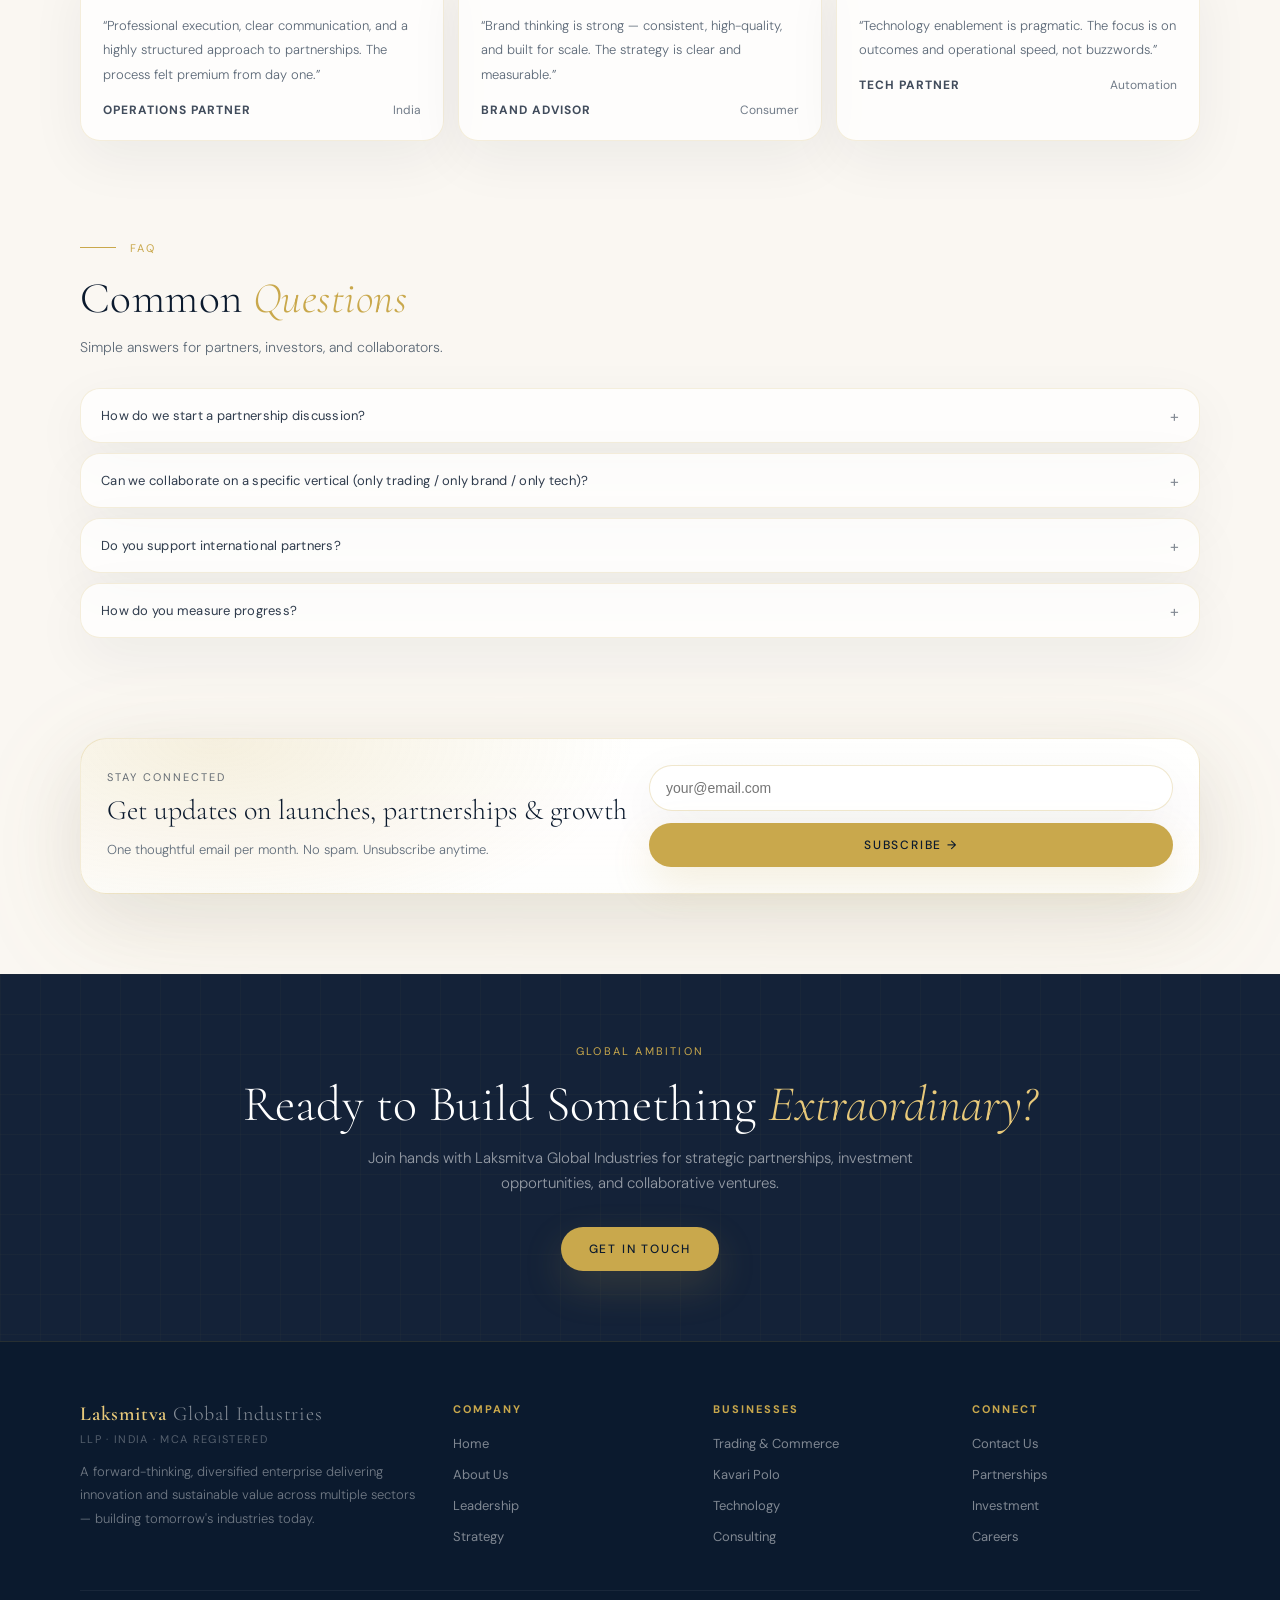
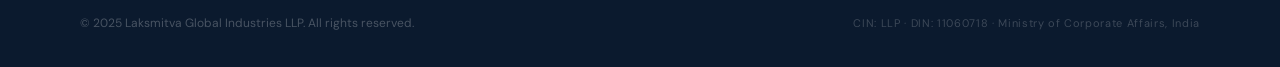
==== commit 2b7bfc83: "Update index.html" ====
--- a/index.html
+++ b/index.html
@@ -13,24 +13,42 @@
 </head>
 <body>
 
-  <!-- NAV -->
-  <nav id="mainNav" aria-label="Primary navigation">
-    <div class="container nav-inner">
-      <a class="nav-logo" href="./index.html">Laksmitva <span>Global Industries</span></a>
-
-      <ul class="nav-links" aria-label="Desktop navigation">
-        <li><a data-nav href="./index.html">Home</a></li>
-        <li><a data-nav href="./about.html">About</a></li>
-        <li><a data-nav href="./leadership.html">Leadership</a></li>
-        <li><a data-nav href="./businesses.html">Businesses</a></li>
-        <li><a data-nav href="./strategy.html">Strategy</a></li>
-        <li><a data-nav href="./contact.html">Contact</a></li>
-      </ul>
-
-      <div style="display:flex; gap:10px; align-items:center;">
-        <a class="nav-cta" href="./contact.html">Partner With Us</a>
-        <button class="nav-toggle" id="navToggle" aria-label="Open menu" aria-expanded="false" type="button">☰</button>
-      </div>
+  <!-- CURSOR (desktop only via CSS) -->
+  <div id="cur-dot"></div>
+  <div id="cur-ring"></div>
+
+  <!-- LOADER -->
+  <div id="loader" aria-label="Loading">
+    <div class="ld-gem">LGI</div>
+    <div class="ld-text">Laksmitva Global Industries</div>
+    <div class="ld-bar"><div class="ld-bar-fill"></div></div>
+  </div>
+
+  <!-- ══════════ NAVIGATION (AGF-style) ══════════ -->
+  <nav id="nav" aria-label="Primary navigation">
+    <a href="#home" class="nav-brand">
+      <div class="nav-gem">LGI</div>
+      <div class="nav-brand-text">
+        <span class="n">Laksmitva Global Industries LLP</span>
+        <span class="s">Registered LLP · India · MCA Compliant</span>
+      </div>
+    </a>
+
+    <ul class="nav-links">
+      <li><a href="#home" class="act">Home</a></li>
+      <li><a href="#focus">Focus</a></li>
+      <li><a href="#momentum">Momentum</a></li>
+      <li><a href="#initiatives">Initiatives</a></li>
+      <li><a href="#faq">FAQ</a></li>
+      <li><a href="#contactCta">Contact</a></li>
+    </ul>
+
+    <div class="nav-right">
+      <a href="#initiatives" class="nav-csr">Partner</a>
+      <a href="#contactCta" class="nav-donate">Get In Touch</a>
+      <button class="hamburger" id="burger" aria-label="Menu" aria-expanded="false" type="button">
+        <span></span><span></span><span></span>
+      </button>
     </div>
   </nav>
 
@@ -38,22 +56,22 @@
   <div class="mobile-drawer" id="mobileDrawer" aria-label="Mobile navigation">
     <div class="container">
       <ul class="mobile-links">
-        <li><a data-nav href="./index.html">Home</a></li>
-        <li><a data-nav href="./about.html">About</a></li>
-        <li><a data-nav href="./leadership.html">Leadership</a></li>
-        <li><a data-nav href="./businesses.html">Businesses</a></li>
-        <li><a data-nav href="./strategy.html">Strategy</a></li>
-        <li><a data-nav href="./contact.html">Contact</a></li>
+        <li><a href="#home" class="act">Home</a></li>
+        <li><a href="#focus">Focus</a></li>
+        <li><a href="#momentum">Momentum</a></li>
+        <li><a href="#initiatives">Initiatives</a></li>
+        <li><a href="#faq">FAQ</a></li>
+        <li><a href="#contactCta">Contact</a></li>
       </ul>
       <div class="mobile-actions">
         <button class="btn-ghost" type="button" onclick="document.body.classList.remove('menu-open')" style="border-color: rgba(255,255,255,0.25);">Close</button>
-        <a class="btn-primary" href="./contact.html">Partner With Us</a>
+        <a class="btn-primary" href="#contactCta">Get In Touch</a>
       </div>
     </div>
   </div>
 
   <!-- HERO -->
-  <header class="hero">
+  <header class="hero" id="home">
     <div class="hero-geo"></div>
     <div class="hero-circle"></div>
     <div class="hero-glow"></div>
@@ -122,7 +140,7 @@
   </section>
 
   <!-- Sectors Preview -->
-  <section class="section-pad" style="padding-top: 70px;">
+  <section class="section-pad" id="focus" style="padding-top: 70px;">
     <div class="container">
       <div style="display:flex; align-items:flex-end; justify-content:space-between; margin-bottom: 40px; flex-wrap:wrap; gap: 14px;">
         <div>
@@ -168,7 +186,7 @@
   </section>
 
   <!-- Premium Impact + Targets (inspired by reference site) -->
-  <section class="section-pad premium-section" style="padding-top: 0;">
+  <section class="section-pad premium-section" id="momentum" style="padding-top: 0;">
     <div class="container">
       <div class="section-head">
         <div class="page-eyebrow">
@@ -230,7 +248,7 @@
   </section>
 
   <!-- Initiatives / Offerings -->
-  <section class="section-pad premium-section" style="padding-top: 0;">
+  <section class="section-pad premium-section" id="initiatives" style="padding-top: 0;">
     <div class="container">
       <div class="section-head">
         <div class="page-eyebrow">
@@ -271,7 +289,7 @@
   </section>
 
   <!-- Testimonials -->
-  <section class="section-pad premium-section" style="padding-top: 0;">
+  <section class="section-pad premium-section" id="testimonials" style="padding-top: 0;">
     <div class="container">
       <div class="section-head">
         <div class="page-eyebrow">
@@ -354,7 +372,7 @@
   </section>
 
   <!-- CTA Banner -->
-  <section style="background:var(--navy-mid); padding: 70px 0; text-align:center; position:relative; overflow:hidden;">
+  <section id="contactCta" style="background:var(--navy-mid); padding: 70px 0; text-align:center; position:relative; overflow:hidden;">
     <div style="position:absolute; inset:0; background-image:linear-gradient(rgba(201,168,76,0.03) 1px, transparent 1px),linear-gradient(90deg,rgba(201,168,76,0.03) 1px,transparent 1px); background-size:40px 40px;"></div>
     <div class="container" style="position:relative; z-index:1;">
       <p style="font-size:11px; letter-spacing:0.2em; text-transform:uppercase; color:var(--gold); margin-bottom:16px;">Global Ambition</p>
--- a/assets/style.css
+++ b/assets/style.css
@@ -13,6 +13,8 @@
   --border: rgba(201,168,76,0.25);
 
   --nav-h: 72px;
+  --safe-top: env(safe-area-inset-top, 0px);
+  --nav-total-h: calc(var(--nav-h) + var(--safe-top));
   --container: 1120px;
   --pad-x: clamp(16px, 5vw, 72px);
 
@@ -37,10 +39,344 @@
     var(--cream);
   color: var(--text-dark);
   overflow-x: hidden;
-  padding-top: var(--nav-h); /* fixed nav offset */
+  padding-top: var(--nav-total-h); /* fixed nav offset (iOS-safe) */
   text-rendering: optimizeLegibility;
   -webkit-font-smoothing: antialiased;
   -moz-osx-font-smoothing: grayscale;
+}
+
+.premium-section em { font-style: italic; color: var(--gold); }
+
+.section-head { margin-bottom: 28px; }
+.section-title{
+  font-family: 'Cormorant Garamond', serif;
+  font-size: clamp(26px, 3.4vw, 44px);
+  font-weight: 300;
+  letter-spacing: 0.01em;
+  line-height: 1.15;
+}
+.section-sub{
+  margin-top: 12px;
+  max-width: 720px;
+  color: rgba(58,74,92,0.82);
+  font-size: 14px;
+  line-height: 1.8;
+  font-weight: 300;
+}
+
+/* Trust badges */
+.badge-row{
+  display:flex;
+  flex-wrap: wrap;
+  gap: 10px;
+  align-items: center;
+  justify-content: center;
+}
+.badge-pill{
+  padding: 10px 14px;
+  border-radius: 999px;
+  background: rgba(255,255,255,0.75);
+  border: 1px solid rgba(201,168,76,0.26);
+  box-shadow: 0 10px 30px rgba(11,26,46,0.06);
+  font-size: 11px;
+  letter-spacing: 0.08em;
+  text-transform: uppercase;
+  color: rgba(11,26,46,0.78);
+}
+
+/* Impact */
+.impact-grid{
+  display:grid;
+  grid-template-columns: repeat(4, 1fr);
+  gap: 14px;
+  margin-top: 18px;
+}
+.impact-card{
+  background:
+    linear-gradient(180deg, rgba(255,255,255,0.98) 0%, rgba(255,255,255,0.92) 100%);
+  border: 1px solid rgba(201,168,76,0.22);
+  border-radius: var(--radius-lg);
+  box-shadow: var(--shadow-soft);
+  padding: 22px;
+}
+.impact-icon{ font-size: 18px; opacity: 0.9; }
+.impact-num{
+  font-family: 'Cormorant Garamond', serif;
+  font-size: 34px;
+  font-weight: 300;
+  margin-top: 10px;
+  color: var(--navy);
+}
+.impact-label{
+  margin-top: 8px;
+  font-size: 11px;
+  letter-spacing: 0.14em;
+  text-transform: uppercase;
+  color: rgba(58,74,92,0.70);
+  line-height: 1.4;
+}
+
+.targets-grid{
+  margin-top: 20px;
+  display:grid;
+  grid-template-columns: 1fr 1.2fr;
+  gap: 18px;
+  align-items: start;
+}
+.targets-left{
+  background: rgba(201,168,76,0.10);
+  border: 1px solid rgba(201,168,76,0.18);
+  border-radius: var(--radius-lg);
+  padding: 22px;
+}
+.targets-title{
+  font-family: 'Cormorant Garamond', serif;
+  font-size: 22px;
+  font-weight: 400;
+}
+.targets-sub{
+  margin-top: 8px;
+  color: rgba(58,74,92,0.78);
+  font-size: 13px;
+  line-height: 1.8;
+  font-weight: 300;
+}
+.targets-right{
+  background: rgba(255,255,255,0.65);
+  border: 1px solid rgba(201,168,76,0.18);
+  border-radius: var(--radius-lg);
+  padding: 22px;
+  box-shadow: 0 18px 55px rgba(11,26,46,0.06);
+}
+.progress-item{ margin-bottom: 14px; }
+.progress-item:last-child{ margin-bottom: 0; }
+.progress-top{
+  display:flex;
+  justify-content: space-between;
+  gap: 12px;
+  font-size: 12px;
+  color: rgba(11,26,46,0.78);
+  letter-spacing: 0.02em;
+  margin-bottom: 8px;
+}
+.progress-bar{
+  height: 10px;
+  border-radius: 999px;
+  overflow: hidden;
+  background: rgba(11,26,46,0.08);
+}
+.progress-fill{
+  height: 100%;
+  border-radius: 999px;
+  background: linear-gradient(90deg, rgba(201,168,76,0.75), rgba(232,201,122,0.95));
+  box-shadow: 0 10px 30px rgba(201,168,76,0.18);
+}
+
+/* Campaigns */
+.campaign-grid{
+  display:grid;
+  grid-template-columns: repeat(3, 1fr);
+  gap: 14px;
+}
+.campaign-card{
+  display:block;
+  text-decoration:none;
+  background:
+    radial-gradient(500px 240px at 10% 0%, rgba(201,168,76,0.14), transparent 55%),
+    linear-gradient(180deg, rgba(255,255,255,0.98) 0%, rgba(255,255,255,0.92) 100%);
+  border: 1px solid rgba(201,168,76,0.22);
+  border-radius: var(--radius-lg);
+  box-shadow: var(--shadow-soft);
+  padding: 22px;
+  transition: transform 0.25s var(--ease-out), box-shadow 0.35s var(--ease-out), border-color 0.25s var(--ease-out);
+}
+.campaign-card:hover{
+  transform: translateY(-4px);
+  box-shadow: var(--shadow-mid);
+  border-color: rgba(201,168,76,0.42);
+}
+.campaign-top{ display:flex; justify-content:space-between; align-items:center; margin-bottom: 10px; }
+.campaign-badge{
+  font-size: 10px;
+  letter-spacing: 0.16em;
+  text-transform: uppercase;
+  color: rgba(11,26,46,0.70);
+  padding: 6px 10px;
+  border-radius: 999px;
+  border: 1px solid rgba(201,168,76,0.28);
+  background: rgba(255,255,255,0.65);
+}
+.campaign-arrow{ color: rgba(11,26,46,0.45); font-size: 18px; }
+.campaign-card h3{
+  font-family: 'Cormorant Garamond', serif;
+  font-size: 22px;
+  font-weight: 400;
+  color: var(--navy);
+  margin-bottom: 10px;
+}
+.campaign-card p{
+  font-size: 13px;
+  line-height: 1.8;
+  color: rgba(58,74,92,0.82);
+  font-weight: 300;
+}
+.campaign-tags{
+  display:flex;
+  flex-wrap: wrap;
+  gap: 8px;
+  margin-top: 14px;
+}
+.campaign-tags span{
+  font-size: 11px;
+  color: rgba(11,26,46,0.62);
+  border: 1px solid rgba(11,26,46,0.10);
+  padding: 6px 10px;
+  border-radius: 999px;
+  background: rgba(255,255,255,0.6);
+}
+
+/* Testimonials */
+.testimonials-grid{
+  display:grid;
+  grid-template-columns: repeat(3, 1fr);
+  gap: 14px;
+}
+.testimonial-card{
+  background: rgba(255,255,255,0.72);
+  border: 1px solid rgba(201,168,76,0.18);
+  border-radius: var(--radius-lg);
+  padding: 22px;
+  box-shadow: 0 18px 55px rgba(11,26,46,0.06);
+}
+.testimonial-card p{
+  margin-top: 12px;
+  font-size: 13px;
+  line-height: 1.9;
+  color: rgba(58,74,92,0.84);
+  font-weight: 300;
+}
+.stars{
+  letter-spacing: 0.14em;
+  color: rgba(201,168,76,0.95);
+  font-size: 12px;
+}
+.who{ margin-top: 14px; display:flex; justify-content:space-between; gap: 10px; }
+.who strong{ font-size: 12px; letter-spacing: 0.08em; text-transform: uppercase; color: rgba(11,26,46,0.78); }
+.who span{ font-size: 12px; color: rgba(58,74,92,0.72); }
+
+/* FAQ */
+.faq{ display:flex; flex-direction:column; gap: 10px; }
+.faq-item{
+  background: rgba(255,255,255,0.75);
+  border: 1px solid rgba(201,168,76,0.18);
+  border-radius: var(--radius-lg);
+  padding: 4px 14px;
+  box-shadow: 0 18px 55px rgba(11,26,46,0.06);
+}
+.faq-item summary{
+  cursor: pointer;
+  list-style: none;
+  padding: 14px 6px;
+  font-size: 13px;
+  color: rgba(11,26,46,0.85);
+  letter-spacing: 0.02em;
+}
+.faq-item summary::-webkit-details-marker { display:none; }
+.faq-item summary::after{
+  content:"+";
+  float:right;
+  color: rgba(11,26,46,0.50);
+  font-size: 16px;
+  margin-top: -1px;
+}
+.faq-item[open] summary::after{ content:"—"; }
+.faq-body{
+  padding: 0 6px 14px;
+  font-size: 13px;
+  line-height: 1.8;
+  color: rgba(58,74,92,0.82);
+  font-weight: 300;
+}
+.faq-body a{ color: rgba(11,26,46,0.88); text-decoration: underline; text-decoration-color: rgba(201,168,76,0.5); }
+
+/* Newsletter */
+.newsletter{
+  display:grid;
+  grid-template-columns: 1fr 1fr;
+  gap: 18px;
+  align-items: center;
+  background:
+    radial-gradient(700px 340px at 12% 0%, rgba(201,168,76,0.18), transparent 60%),
+    linear-gradient(180deg, rgba(255,255,255,0.92) 0%, rgba(255,255,255,0.82) 100%);
+  border: 1px solid rgba(201,168,76,0.22);
+  border-radius: 26px;
+  padding: 26px;
+  box-shadow: 0 30px 120px rgba(201,168,76,0.10), 0 20px 70px rgba(11,26,46,0.08);
+}
+.newsletter-kicker{
+  font-size: 11px;
+  letter-spacing: 0.18em;
+  text-transform: uppercase;
+  color: rgba(11,26,46,0.62);
+}
+.newsletter-title{
+  margin-top: 10px;
+  font-family: 'Cormorant Garamond', serif;
+  font-size: 28px;
+  font-weight: 300;
+  line-height: 1.2;
+}
+.newsletter-sub{
+  margin-top: 10px;
+  font-size: 13px;
+  line-height: 1.8;
+  color: rgba(58,74,92,0.80);
+  font-weight: 300;
+}
+.newsletter-form{
+  display:flex;
+  flex-direction: column;
+  gap: 12px;
+}
+.newsletter-form input{
+  width: 100%;
+  border-radius: 999px;
+  border: 1px solid rgba(201,168,76,0.28);
+  padding: 14px 16px;
+  box-shadow: 0 18px 55px rgba(11,26,46,0.06);
+  font-size: 14px;
+}
+.newsletter-msg{
+  display:none;
+  font-size: 13px;
+  color: rgba(46,125,50,0.95);
+  background: rgba(232,245,233,0.9);
+  border-left: 3px solid #4caf50;
+  padding: 12px 14px;
+  border-radius: 12px;
+}
+
+/* Mobile + tablet: compatibility hardening */
+@media (max-width: 1020px){
+  .impact-grid{ grid-template-columns: repeat(2, 1fr); }
+  .targets-grid{ grid-template-columns: 1fr; }
+  .campaign-grid{ grid-template-columns: 1fr; }
+  .testimonials-grid{ grid-template-columns: 1fr; }
+  .newsletter{ grid-template-columns: 1fr; }
+}
+
+@media (max-width: 520px){
+  .section-sub{ font-size: 13px; }
+  .badge-row{ justify-content: flex-start; }
+  .badge-pill{ width: fit-content; }
+  .impact-card{ padding: 18px; }
+  .impact-num{ font-size: 30px; }
+  .targets-left, .targets-right{ padding: 18px; }
+  .campaign-card{ padding: 18px; }
+  .newsletter{ padding: 18px; border-radius: 20px; }
+  .newsletter-title{ font-size: 24px; }
+  .btn-primary, .btn-ghost{ width: 100%; justify-content:center; }
+  .hero-actions{ width: 100%; }
 }
 
 .container { width: min(var(--container), calc(100% - (var(--pad-x) * 2))); margin: 0 auto; }
@@ -76,10 +412,11 @@
     linear-gradient(180deg, rgba(7,18,36,0.90) 0%, rgba(11,26,46,0.84) 100%);
   backdrop-filter: blur(12px);
   border-bottom: 1px solid rgba(201,168,76,0.22);
+  height: var(--nav-total-h);
+  padding-top: var(--safe-top);
+}
+.nav-inner{
   height: var(--nav-h);
-}
-.nav-inner{
-  height: 100%;
   display:flex; align-items:center; justify-content:space-between;
   gap: 16px;
 }
@@ -144,7 +481,7 @@
 .mobile-drawer {
   display: none;
   position: fixed;
-  top: var(--nav-h);
+  top: var(--nav-total-h);
   left: 0; right: 0;
   background: rgba(11,26,46,0.98);
   border-bottom: 1px solid rgba(201,168,76,0.2);
@@ -184,6 +521,233 @@
   .nav-toggle { display:inline-flex; align-items:center; justify-content:center; }
 }
 body.menu-open .mobile-drawer { display:block; }
+
+/* ══════════ Premium landing NAV (AGF-style) ══════════ */
+#nav{
+  display:flex;
+  align-items:center;
+  justify-content:space-between;
+  gap: 14px;
+  padding-left: var(--pad-x);
+  padding-right: var(--pad-x);
+}
+#nav .nav-brand{
+  display:flex;
+  align-items:center;
+  gap: 12px;
+  text-decoration:none;
+  min-width: 0;
+}
+#nav .nav-gem{
+  width: 44px;
+  height: 44px;
+  border-radius: 14px;
+  display:flex;
+  align-items:center;
+  justify-content:center;
+  font-family: 'Cormorant Garamond', serif;
+  letter-spacing: 0.10em;
+  color: var(--gold-light);
+  border: 1px solid rgba(201,168,76,0.35);
+  background: rgba(201,168,76,0.06);
+  box-shadow: 0 18px 55px rgba(0,0,0,0.18);
+  flex: 0 0 auto;
+}
+#nav .nav-brand-text{
+  display:flex;
+  flex-direction:column;
+  line-height: 1.1;
+  min-width: 0;
+}
+#nav .nav-brand-text .n{
+  font-family: 'Cormorant Garamond', serif;
+  font-size: 16px;
+  font-weight: 600;
+  color: rgba(255,255,255,0.92);
+  white-space: nowrap;
+  overflow: hidden;
+  text-overflow: ellipsis;
+}
+#nav .nav-brand-text .s{
+  margin-top: 4px;
+  font-size: 10px;
+  letter-spacing: 0.16em;
+  text-transform: uppercase;
+  color: rgba(232,201,122,0.70);
+  white-space: nowrap;
+  overflow: hidden;
+  text-overflow: ellipsis;
+}
+
+#nav .nav-links{
+  display:flex;
+  gap: 20px;
+  list-style:none;
+  align-items:center;
+}
+#nav .nav-links a{
+  font-size: 12px;
+  letter-spacing: 0.14em;
+  text-transform: uppercase;
+  color: rgba(255,255,255,0.72);
+  text-decoration:none;
+  position: relative;
+  padding: 8px 0;
+  transition: color 0.2s var(--ease-out);
+}
+#nav .nav-links a:hover{ color: var(--gold-light); }
+#nav .nav-links a.act{ color: var(--gold-light); }
+
+#nav .nav-right{
+  display:flex;
+  align-items:center;
+  gap: 10px;
+}
+#nav .nav-csr{
+  display:inline-flex;
+  align-items:center;
+  justify-content:center;
+  text-decoration:none;
+  padding: 10px 14px;
+  border-radius: 999px;
+  border: 1px solid rgba(255,255,255,0.16);
+  color: rgba(255,255,255,0.78);
+  font-size: 11px;
+  letter-spacing: 0.14em;
+  text-transform: uppercase;
+  background: rgba(255,255,255,0.04);
+  transition: transform 0.22s var(--ease-out), border-color 0.22s var(--ease-out);
+  white-space: nowrap;
+}
+#nav .nav-csr:hover{ transform: translateY(-1px); border-color: rgba(201,168,76,0.45); }
+#nav .nav-donate{
+  display:inline-flex;
+  align-items:center;
+  justify-content:center;
+  text-decoration:none;
+  padding: 10px 14px;
+  border-radius: 999px;
+  border: 1px solid rgba(201,168,76,0.55);
+  color: var(--navy);
+  font-size: 11px;
+  letter-spacing: 0.14em;
+  text-transform: uppercase;
+  background: linear-gradient(90deg, rgba(201,168,76,0.90), rgba(232,201,122,0.96));
+  box-shadow: 0 20px 70px rgba(201,168,76,0.18);
+  transition: transform 0.22s var(--ease-out), box-shadow 0.22s var(--ease-out);
+  white-space: nowrap;
+}
+#nav .nav-donate:hover{ transform: translateY(-2px); box-shadow: var(--shadow-gold); }
+
+#nav .hamburger{
+  width: 44px;
+  height: 40px;
+  border-radius: 12px;
+  background: rgba(255,255,255,0.04);
+  border: 1px solid rgba(255,255,255,0.16);
+  display:none;
+  align-items:center;
+  justify-content:center;
+  gap: 4px;
+  flex-direction: column;
+  cursor: pointer;
+}
+#nav .hamburger span{
+  width: 18px;
+  height: 2px;
+  background: rgba(255,255,255,0.78);
+  border-radius: 999px;
+}
+
+/* iPhone / small screens: show hamburger, hide desktop links + secondary CTA */
+@media (max-width: 980px){
+  #nav .nav-links{ display:none; }
+  #nav .hamburger{ display:flex; }
+}
+@media (max-width: 520px){
+  #nav .nav-csr{ display:none; }
+  #nav .nav-brand-text .n{ font-size: 15px; }
+  #nav .nav-brand-text .s{ letter-spacing: 0.14em; }
+}
+
+/* Mobile menu overlay (reusing existing drawer) */
+body.menu-open #nav .hamburger span:nth-child(2){ opacity: 0; }
+body.menu-open #nav .hamburger span:nth-child(1){ transform: translateY(6px) rotate(45deg); }
+body.menu-open #nav .hamburger span:nth-child(3){ transform: translateY(-6px) rotate(-45deg); }
+#nav .hamburger span{ transition: transform 0.2s var(--ease-out), opacity 0.2s var(--ease-out); }
+
+/* ══════════ Loader + Cursor (premium landing) ══════════ */
+#loader{
+  position: fixed;
+  inset: 0;
+  z-index: 2000;
+  background:
+    radial-gradient(900px 520px at 20% 0%, rgba(201,168,76,0.16), transparent 60%),
+    linear-gradient(180deg, rgba(7,18,36,1) 0%, rgba(11,26,46,1) 100%);
+  display:flex;
+  align-items:center;
+  justify-content:center;
+  flex-direction: column;
+  gap: 10px;
+}
+.ld-gem{
+  width: 84px; height: 84px;
+  border-radius: 22px;
+  display:flex;
+  align-items:center;
+  justify-content:center;
+  font-family: 'Cormorant Garamond', serif;
+  font-size: 28px;
+  letter-spacing: 0.16em;
+  color: var(--gold-light);
+  border: 1px solid rgba(201,168,76,0.35);
+  background: rgba(201,168,76,0.08);
+  box-shadow: 0 28px 90px rgba(201,168,76,0.14);
+}
+.ld-text{
+  color: rgba(255,255,255,0.75);
+  font-size: 12px;
+  letter-spacing: 0.2em;
+  text-transform: uppercase;
+}
+.ld-bar{
+  width: min(420px, calc(100% - 56px));
+  height: 10px;
+  border-radius: 999px;
+  overflow:hidden;
+  background: rgba(255,255,255,0.10);
+  border: 1px solid rgba(201,168,76,0.16);
+  margin-top: 8px;
+}
+.ld-bar-fill{
+  height: 100%;
+  width: 35%;
+  background: linear-gradient(90deg, rgba(201,168,76,0.55), rgba(232,201,122,0.95));
+  animation: ld 1.1s var(--ease-out) infinite;
+}
+@keyframes ld{
+  0% { transform: translateX(-120%); }
+  100% { transform: translateX(380%); }
+}
+.loaded #loader{ opacity: 0; pointer-events:none; transition: opacity 0.35s var(--ease-out); }
+
+/* Cursor only on non-touch devices */
+#cur-dot, #cur-ring{ display:none; }
+@media (pointer: fine){
+  #cur-dot, #cur-ring{ display:block; position: fixed; z-index: 1800; pointer-events:none; }
+  #cur-dot{
+    width: 6px; height: 6px; border-radius: 50%;
+    background: rgba(232,201,122,0.95);
+    box-shadow: 0 0 0 6px rgba(201,168,76,0.12);
+    transform: translate(-50%, -50%);
+  }
+  #cur-ring{
+    width: 34px; height: 34px; border-radius: 50%;
+    border: 1px solid rgba(232,201,122,0.55);
+    transform: translate(-50%, -50%);
+    transition: width 0.18s var(--ease-out), height 0.18s var(--ease-out), border-color 0.18s var(--ease-out);
+  }
+}
 
 /* ── Typography helpers ── */
 .page-eyebrow {
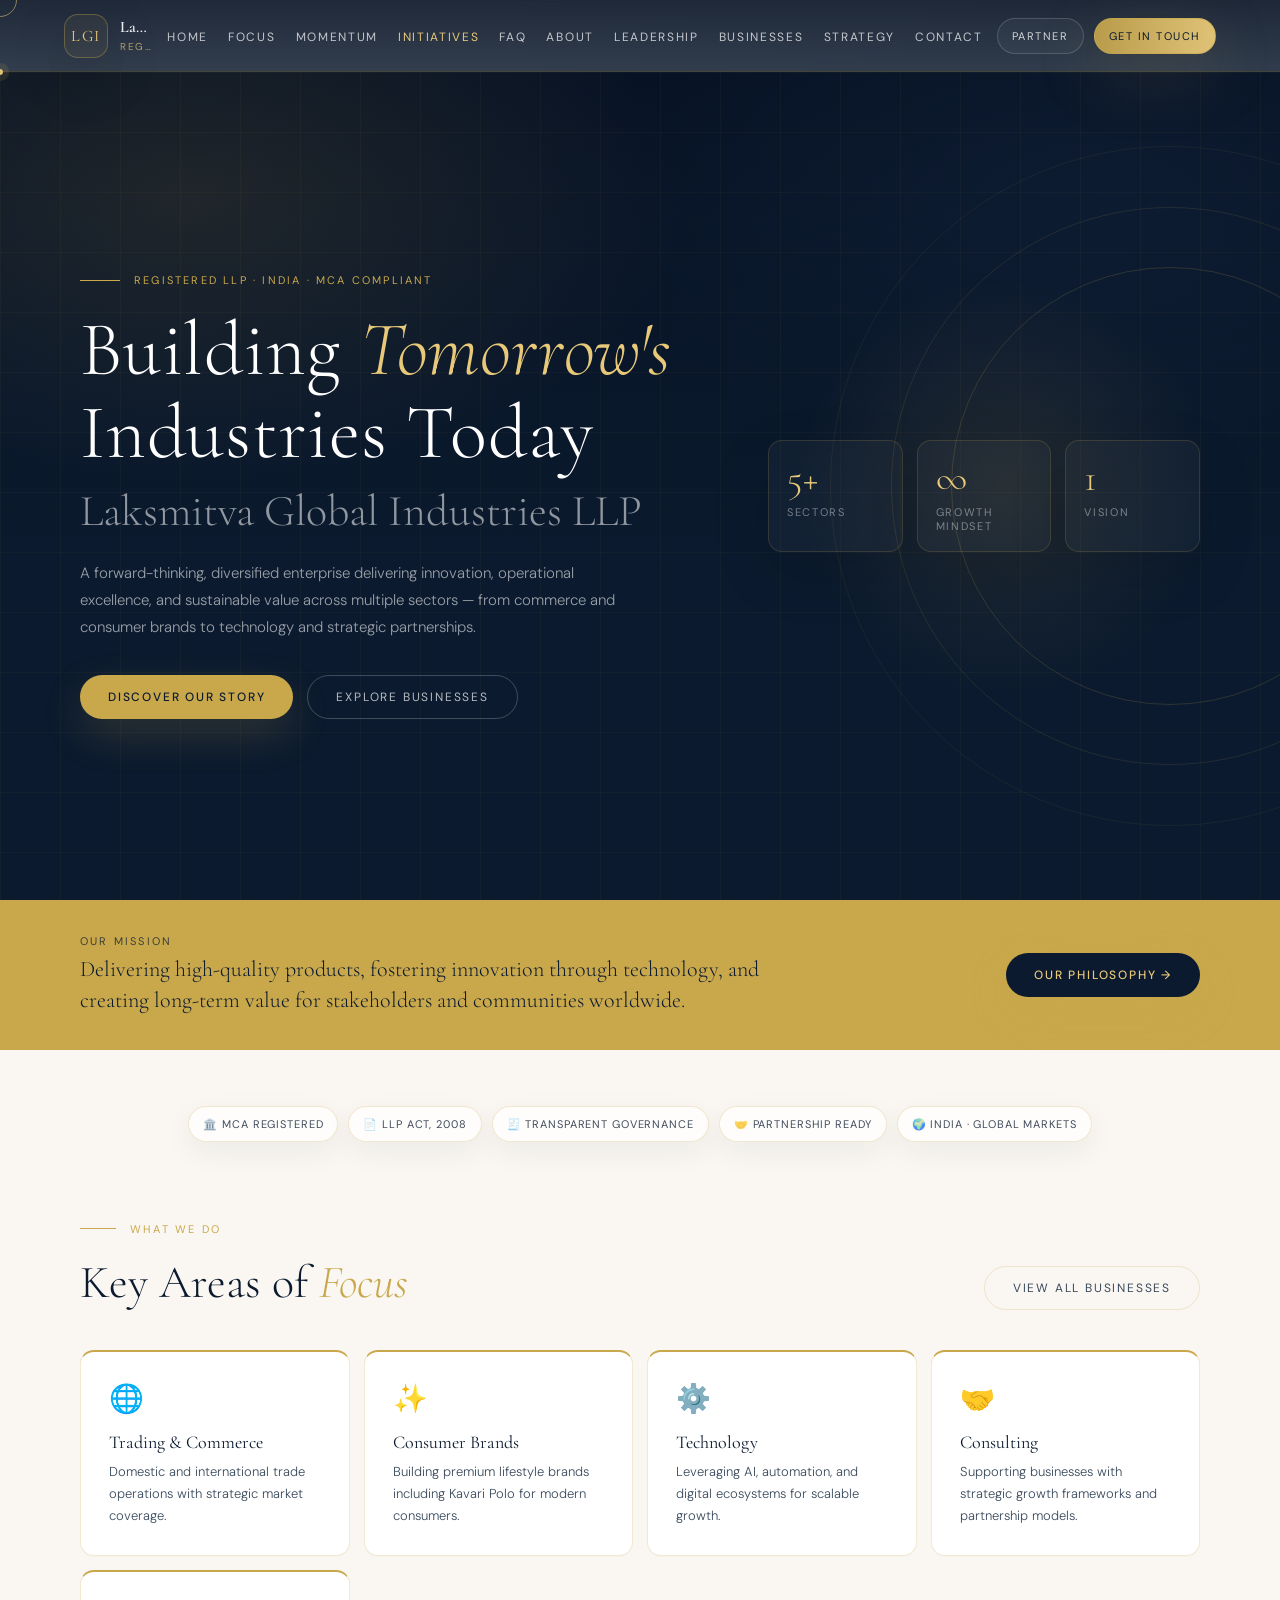
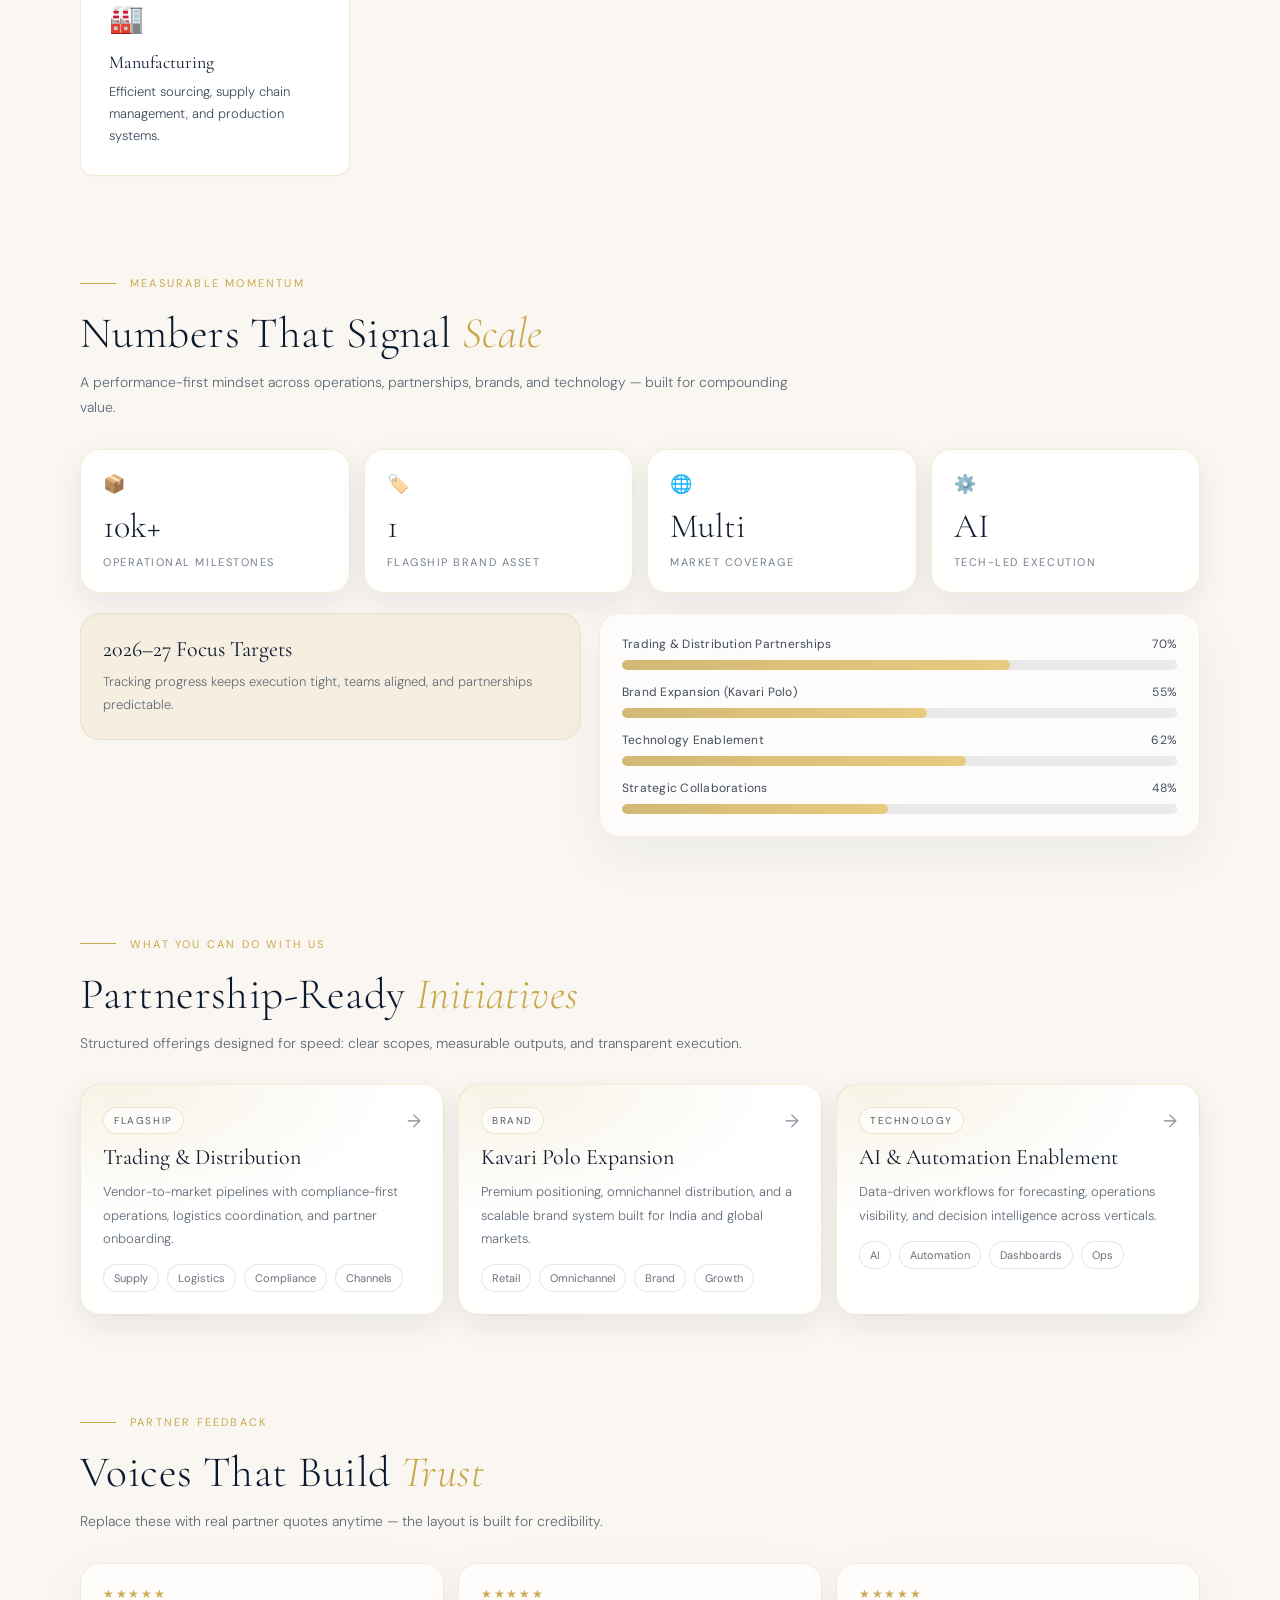
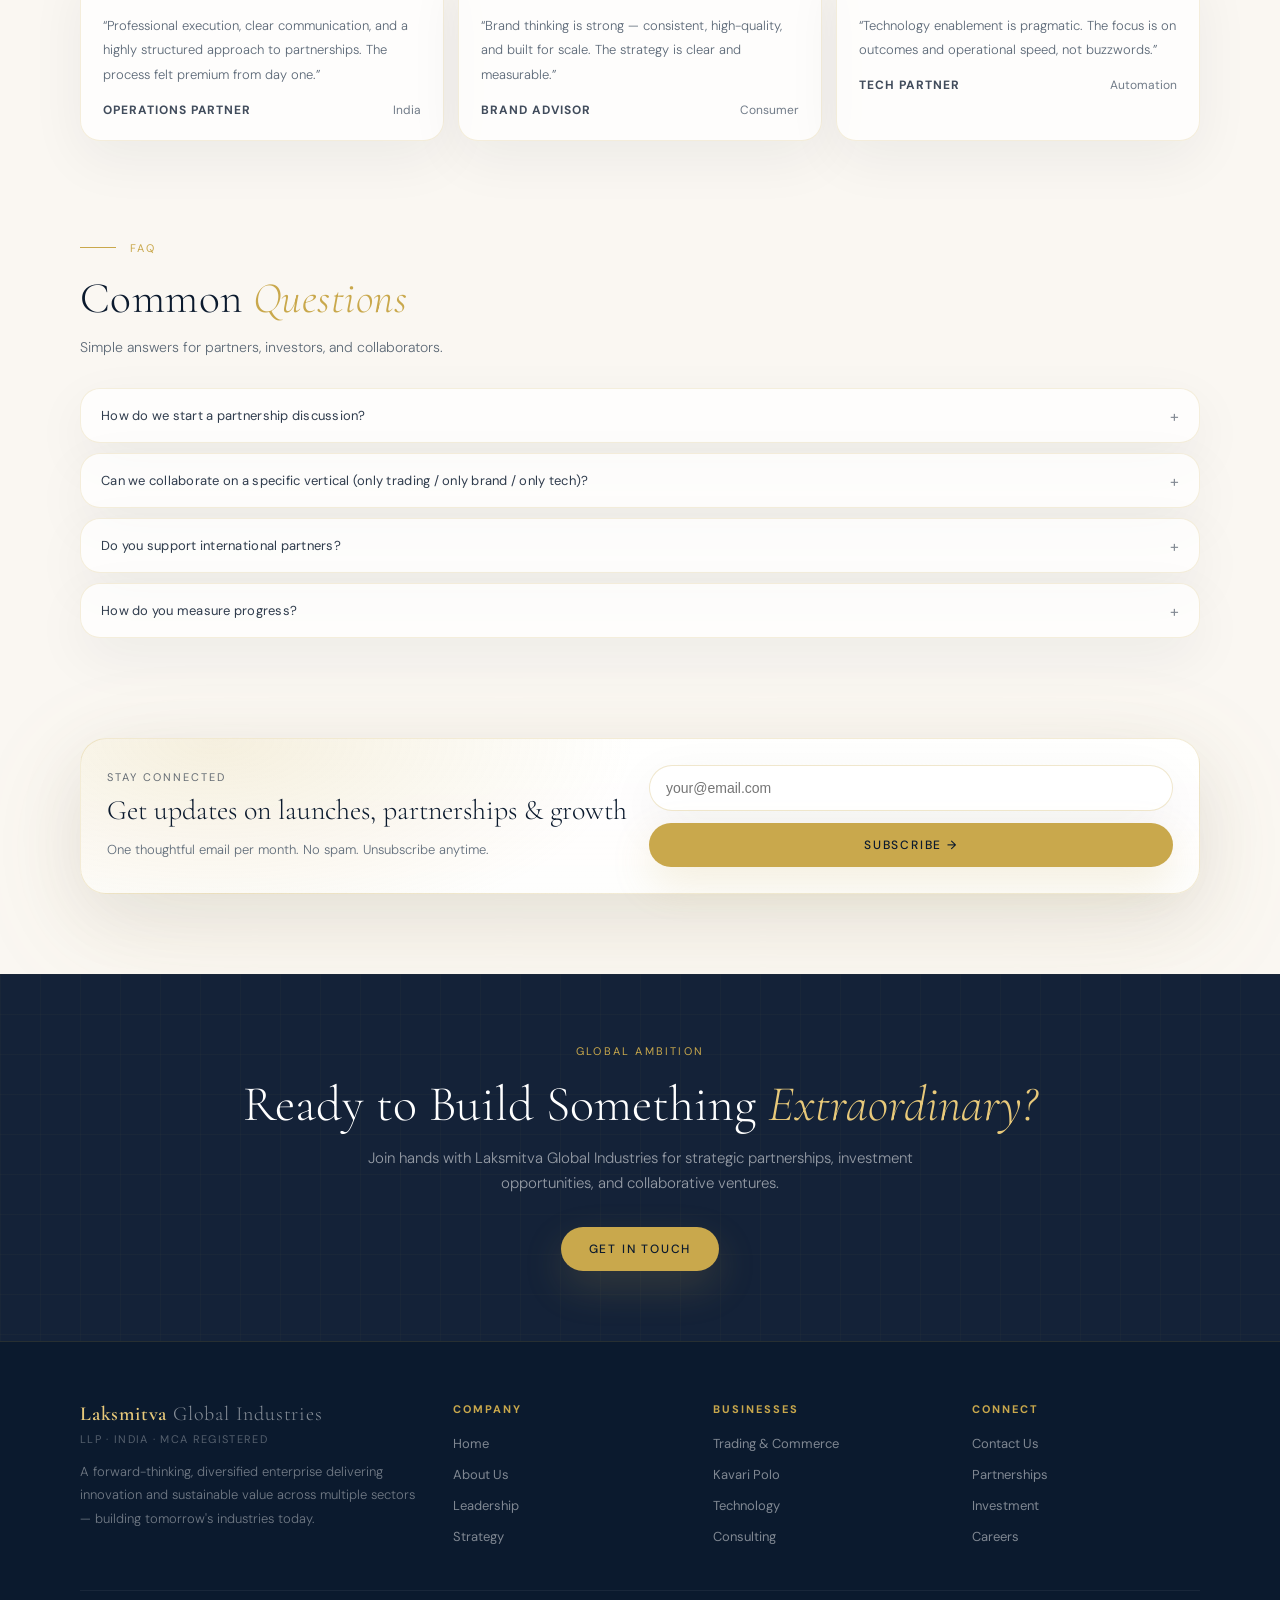
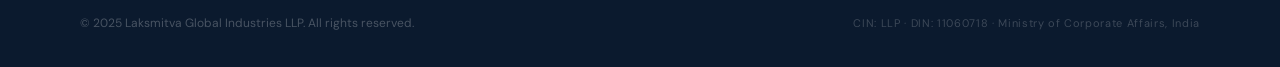
==== commit 97732d8e: "Update index.html" ====
--- a/index.html
+++ b/index.html
@@ -35,12 +35,16 @@
     </a>
 
     <ul class="nav-links">
-      <li><a href="#home" class="act">Home</a></li>
+      <li><a data-nav href="./index.html">Home</a></li>
       <li><a href="#focus">Focus</a></li>
       <li><a href="#momentum">Momentum</a></li>
       <li><a href="#initiatives">Initiatives</a></li>
       <li><a href="#faq">FAQ</a></li>
-      <li><a href="#contactCta">Contact</a></li>
+      <li><a data-nav href="./about.html">About</a></li>
+      <li><a data-nav href="./leadership.html">Leadership</a></li>
+      <li><a data-nav href="./businesses.html">Businesses</a></li>
+      <li><a data-nav href="./strategy.html">Strategy</a></li>
+      <li><a data-nav href="./contact.html">Contact</a></li>
     </ul>
 
     <div class="nav-right">
@@ -56,12 +60,16 @@
   <div class="mobile-drawer" id="mobileDrawer" aria-label="Mobile navigation">
     <div class="container">
       <ul class="mobile-links">
-        <li><a href="#home" class="act">Home</a></li>
+        <li><a data-nav href="./index.html">Home</a></li>
         <li><a href="#focus">Focus</a></li>
         <li><a href="#momentum">Momentum</a></li>
         <li><a href="#initiatives">Initiatives</a></li>
         <li><a href="#faq">FAQ</a></li>
-        <li><a href="#contactCta">Contact</a></li>
+        <li><a data-nav href="./about.html">About</a></li>
+        <li><a data-nav href="./leadership.html">Leadership</a></li>
+        <li><a data-nav href="./businesses.html">Businesses</a></li>
+        <li><a data-nav href="./strategy.html">Strategy</a></li>
+        <li><a data-nav href="./contact.html">Contact</a></li>
       </ul>
       <div class="mobile-actions">
         <button class="btn-ghost" type="button" onclick="document.body.classList.remove('menu-open')" style="border-color: rgba(255,255,255,0.25);">Close</button>
